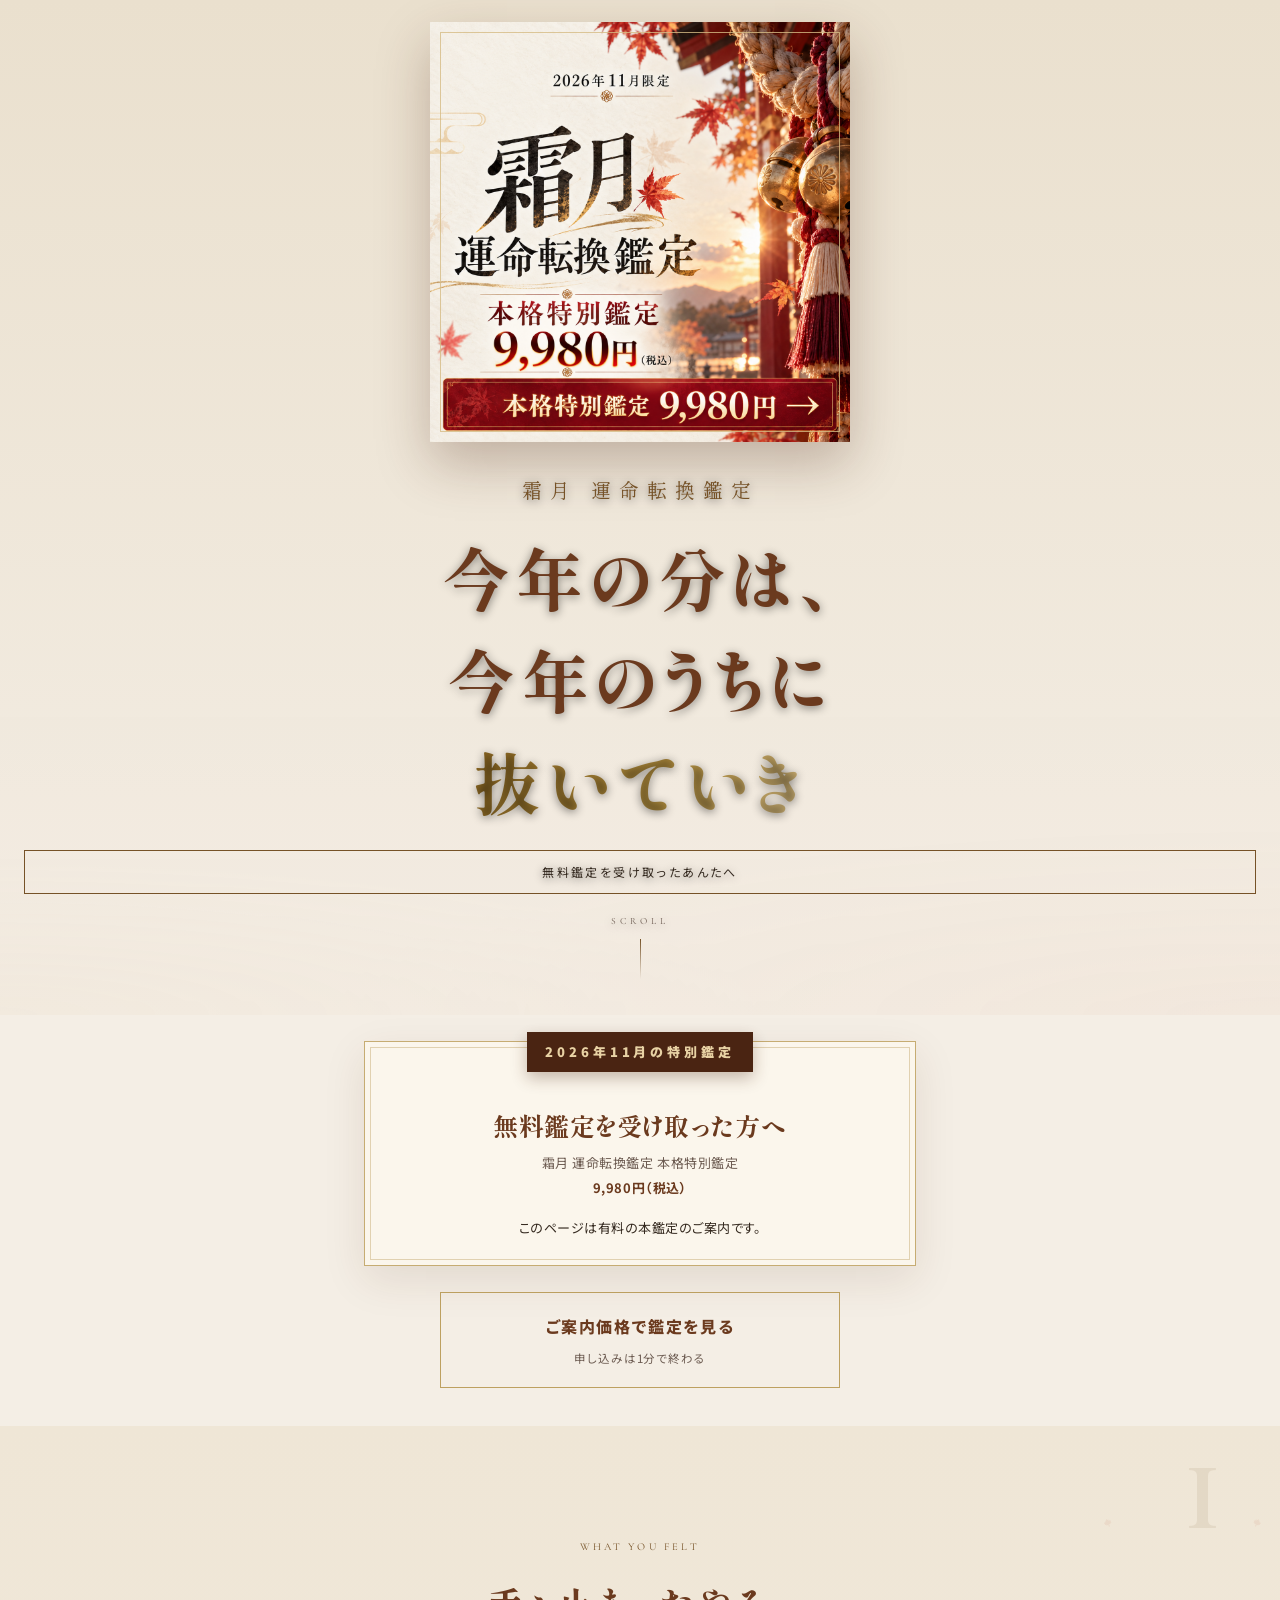
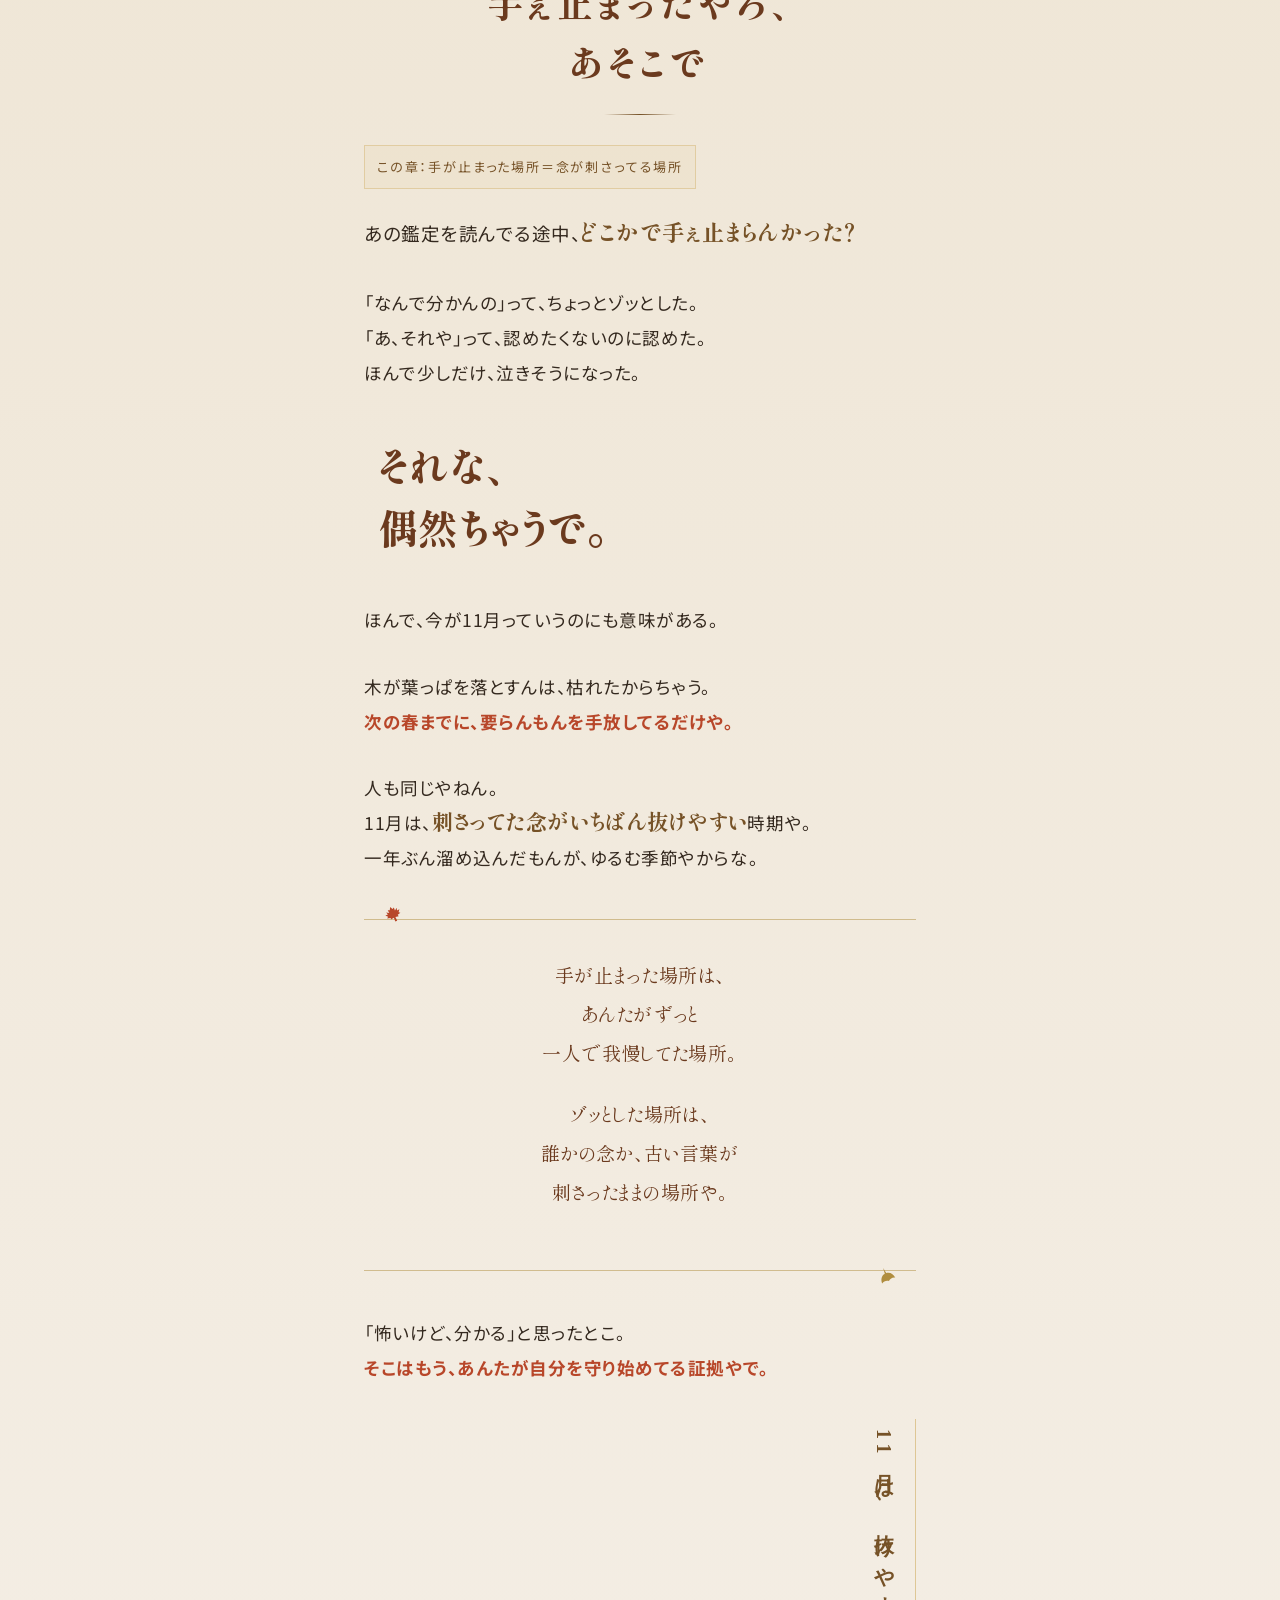
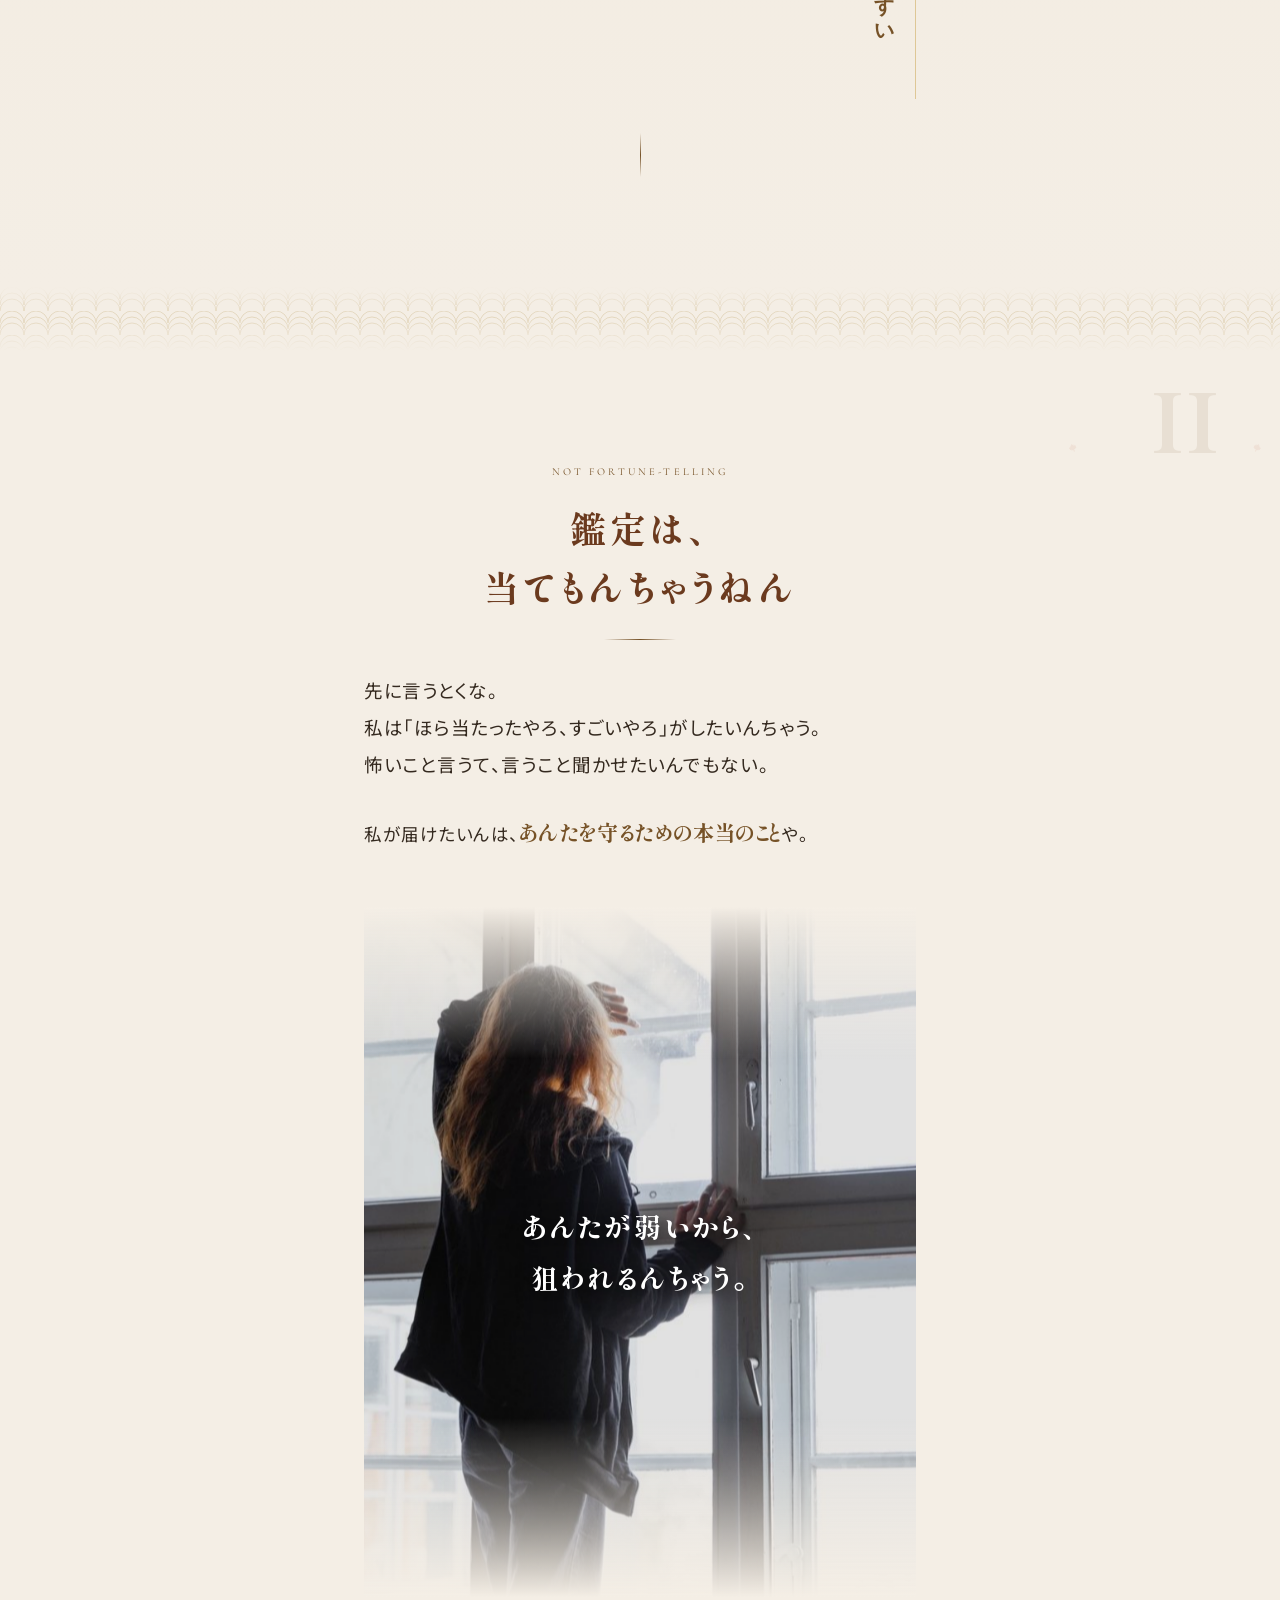
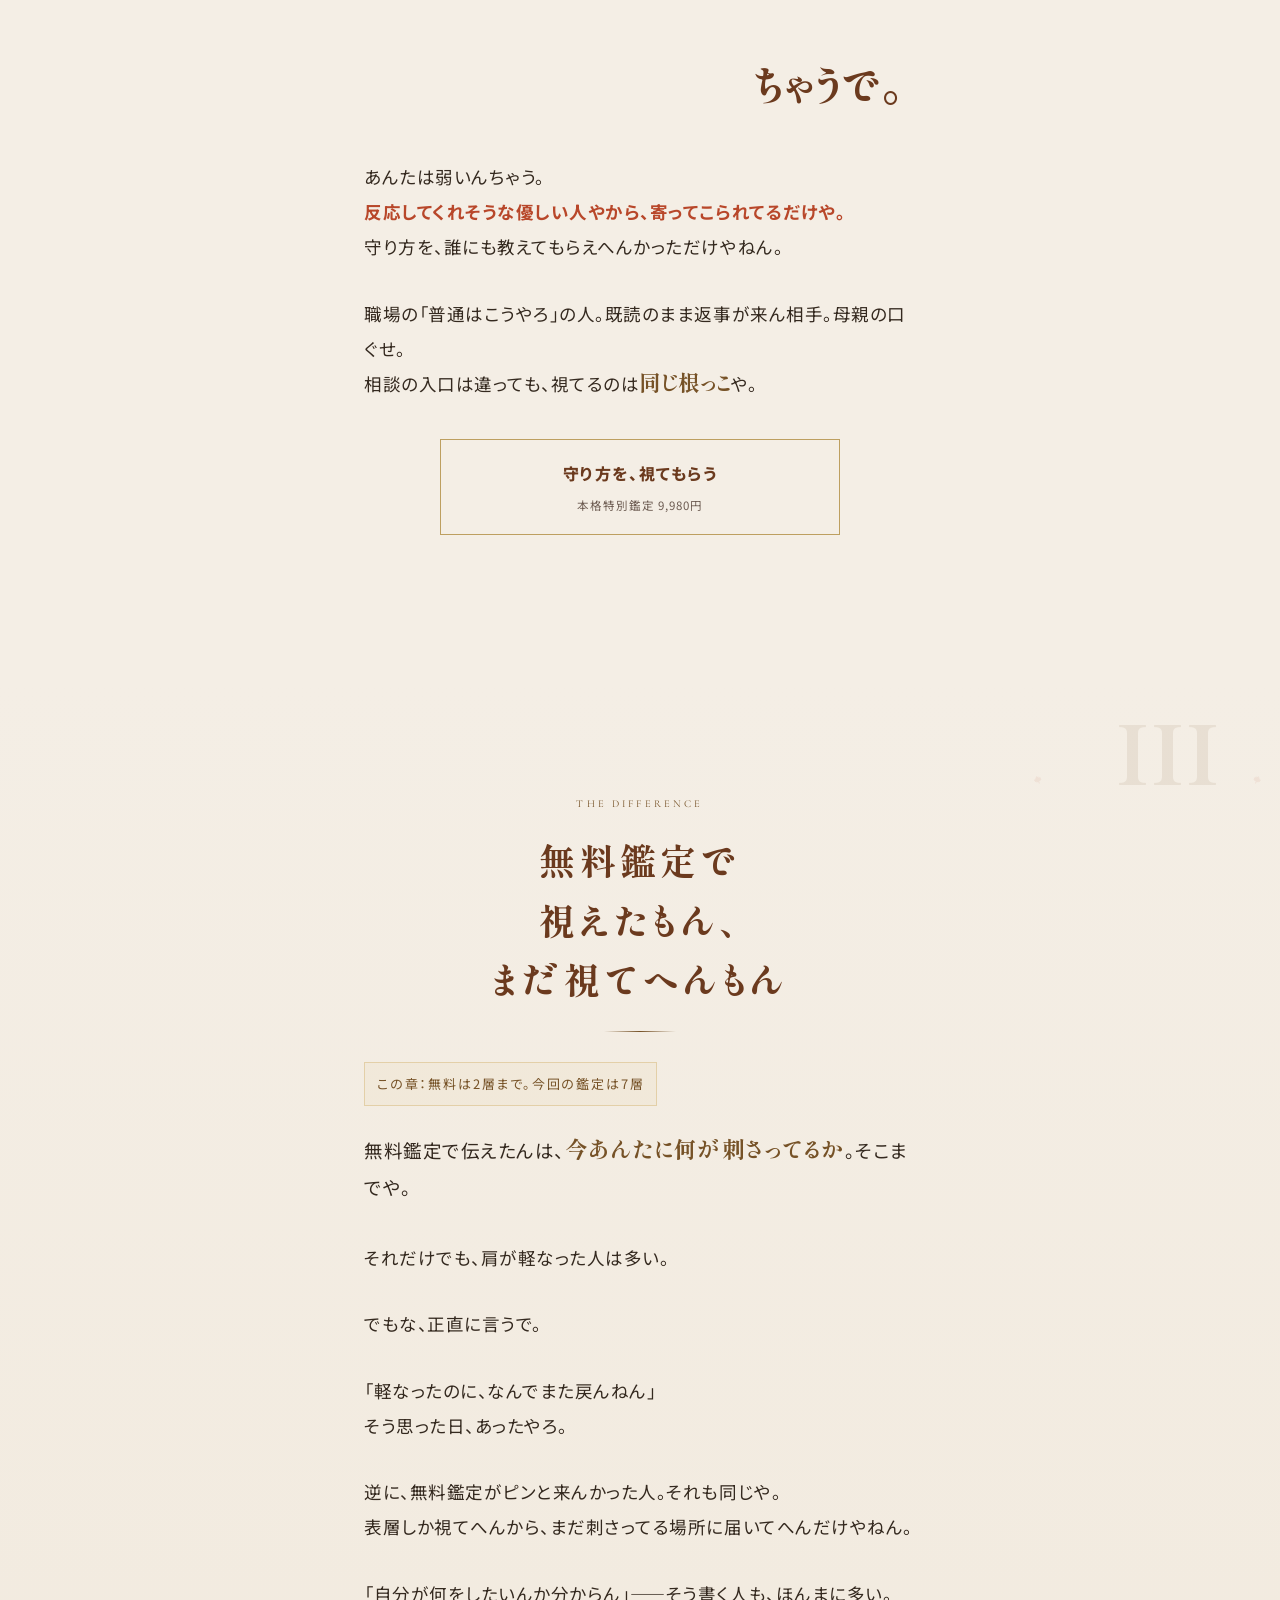
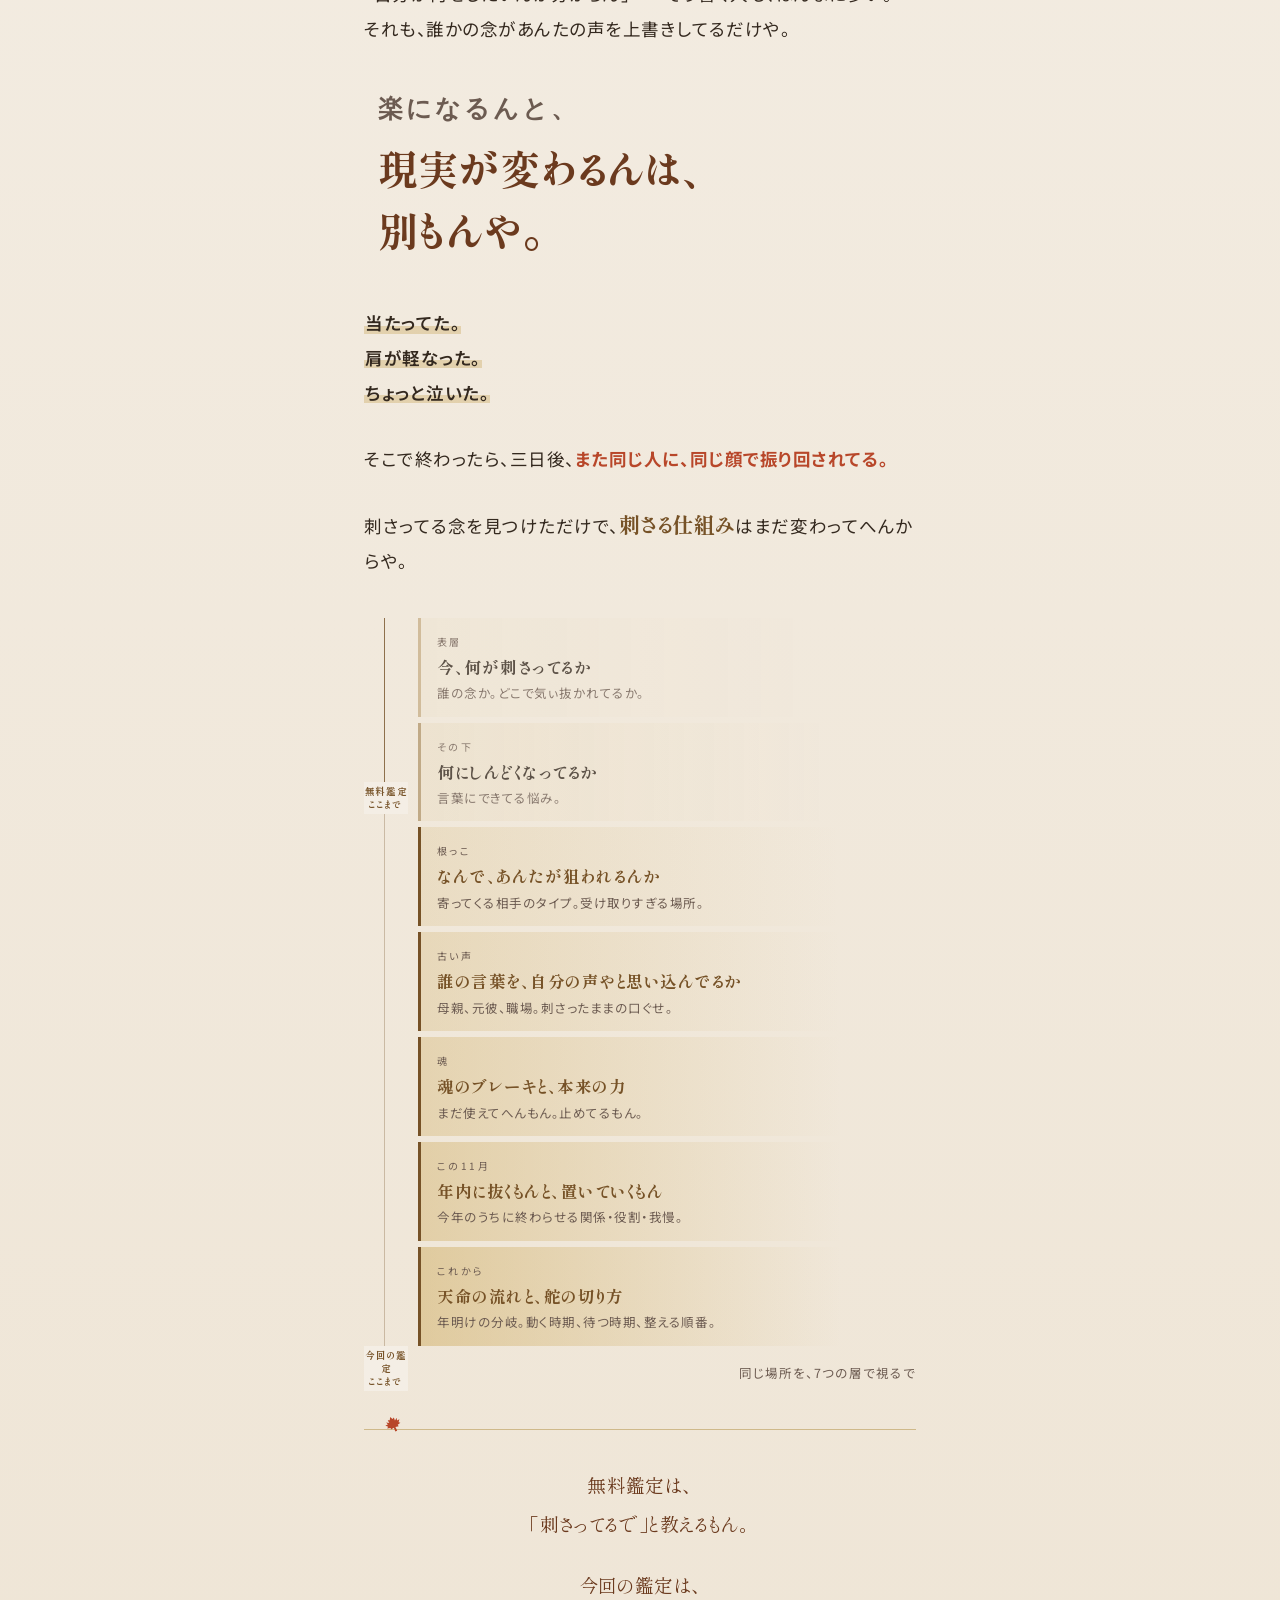
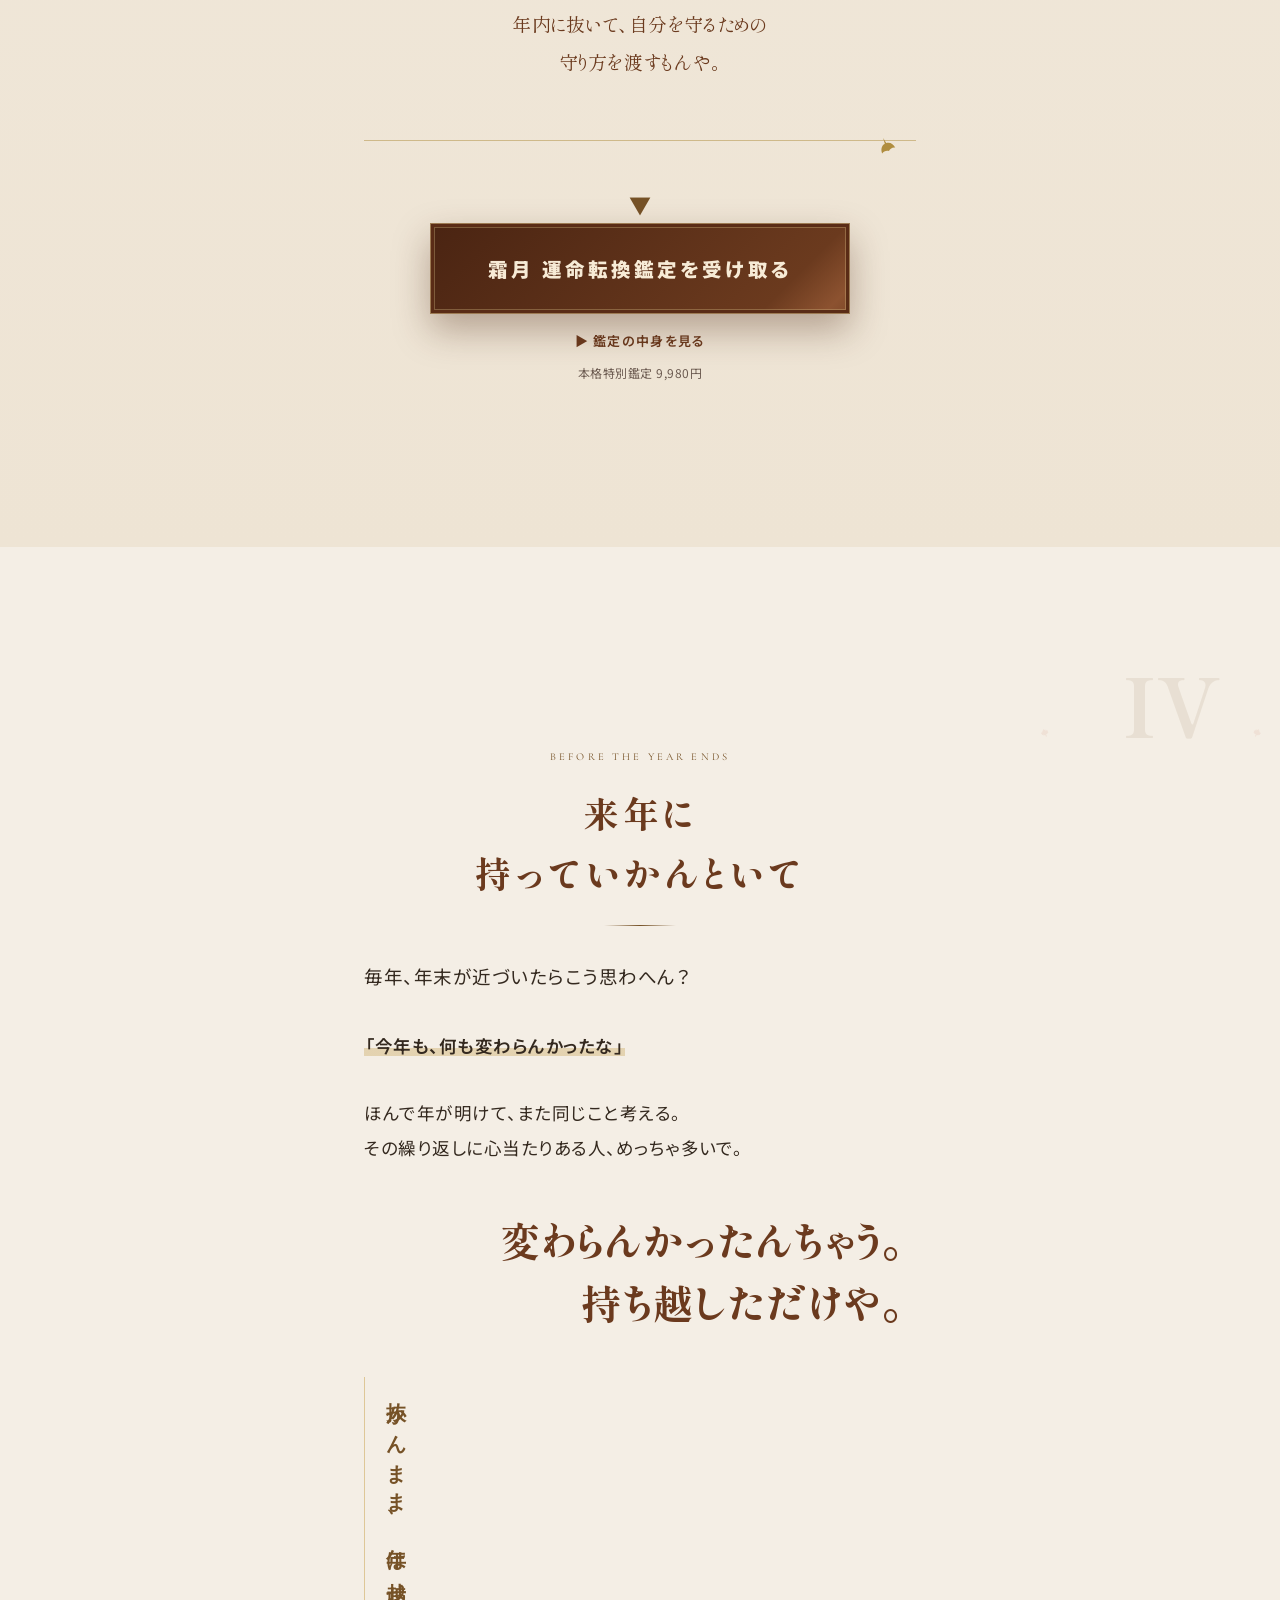
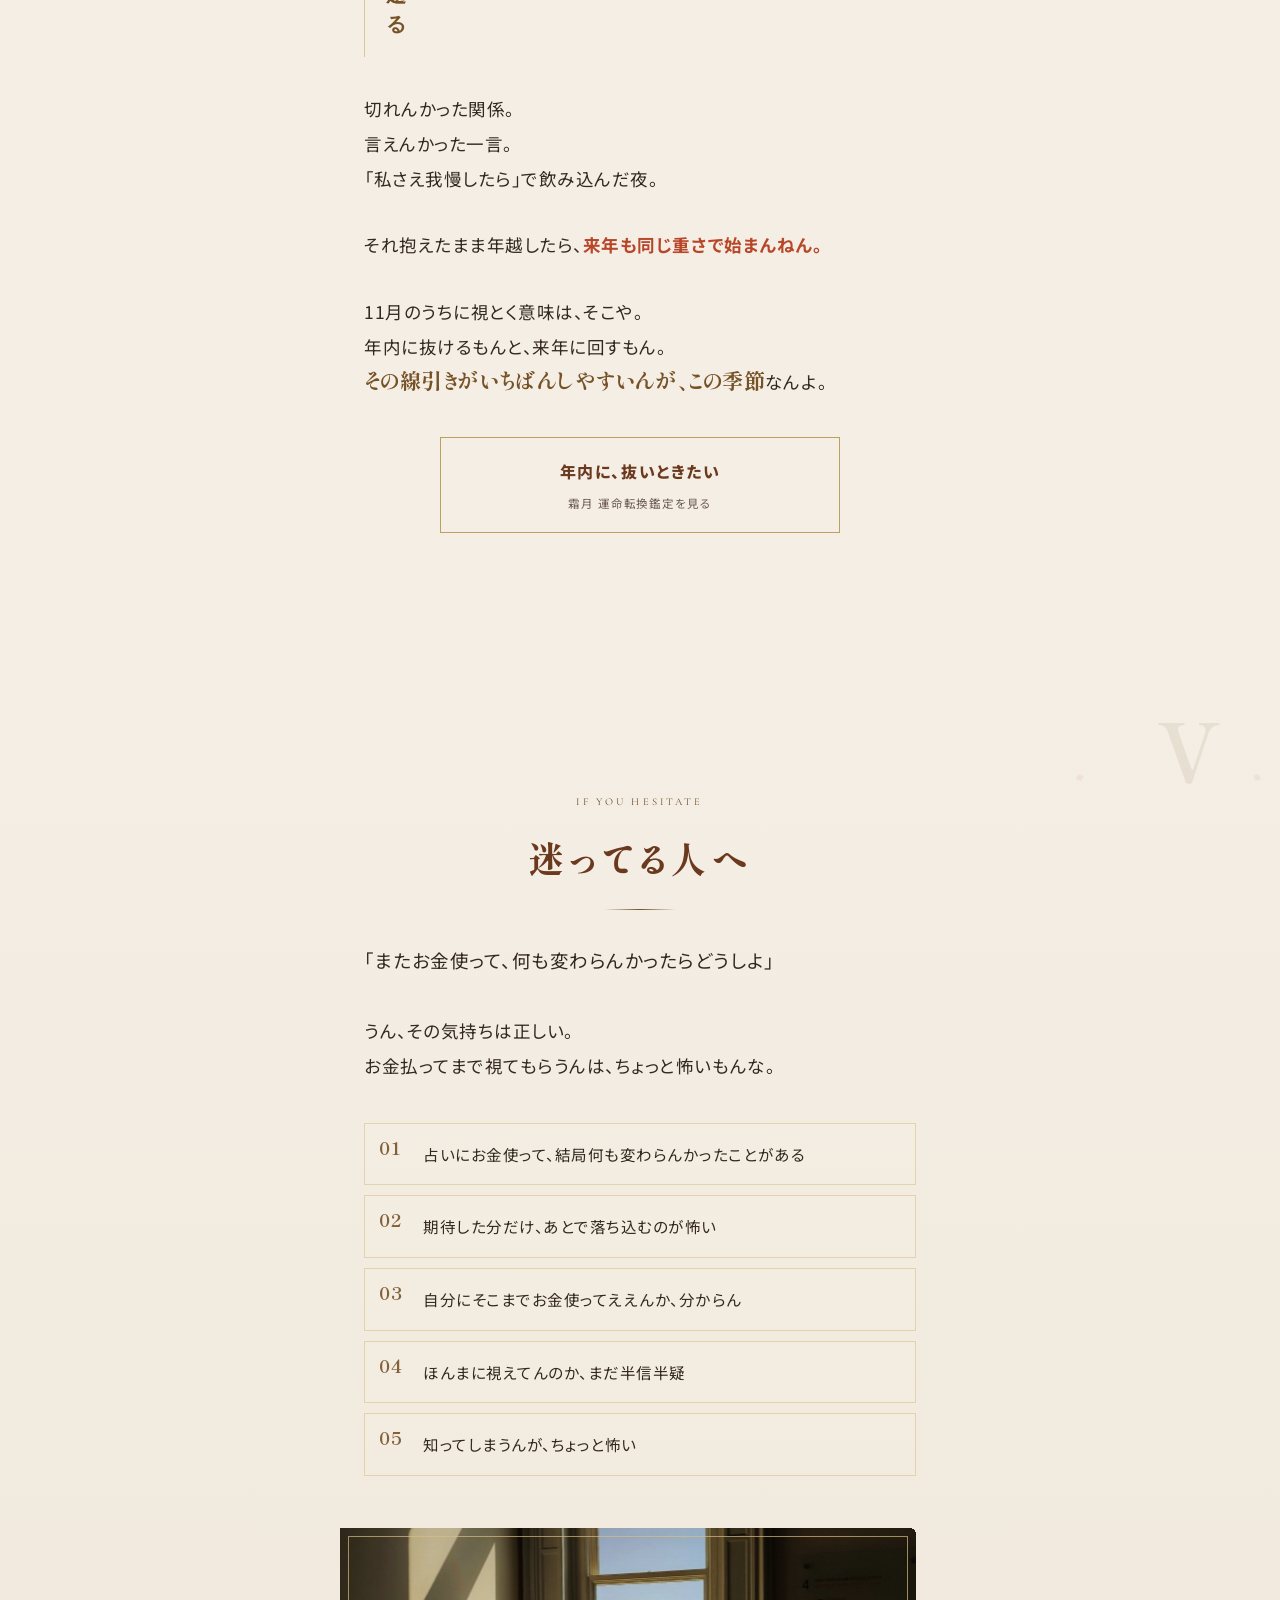
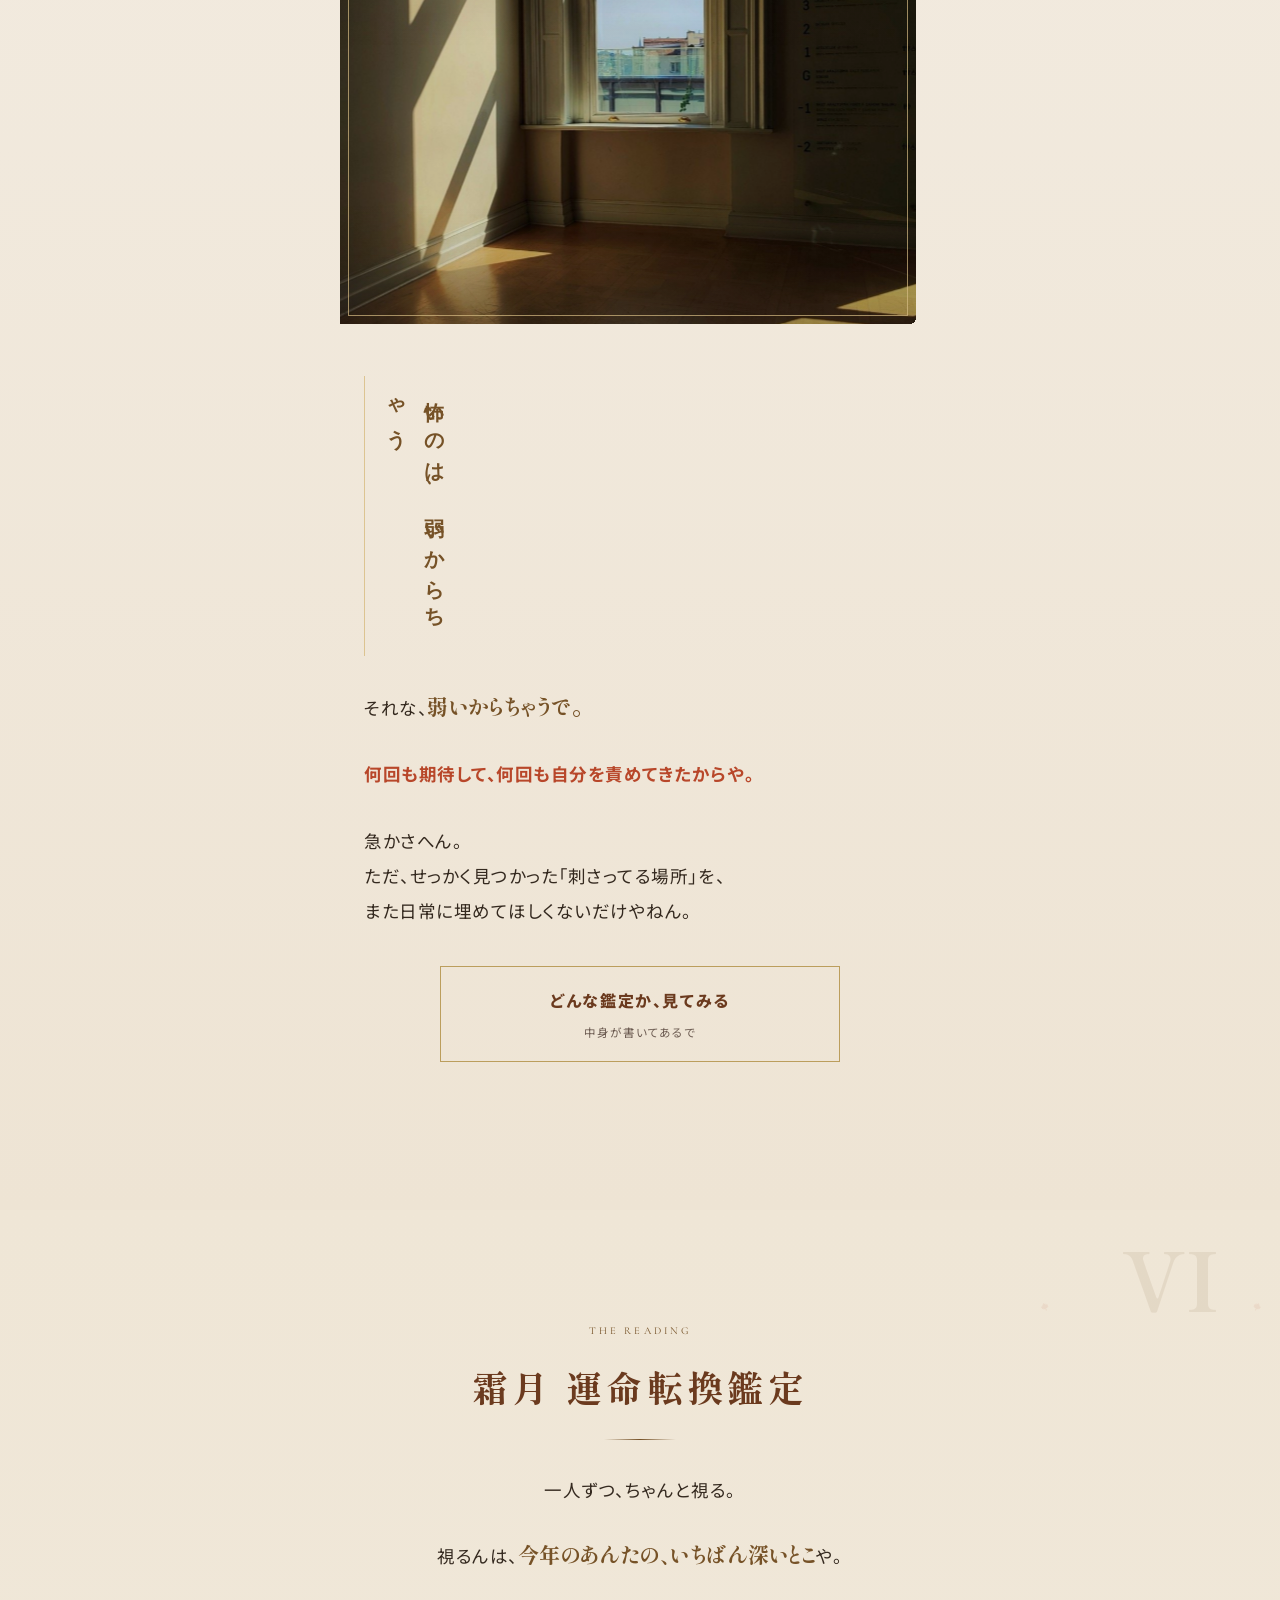
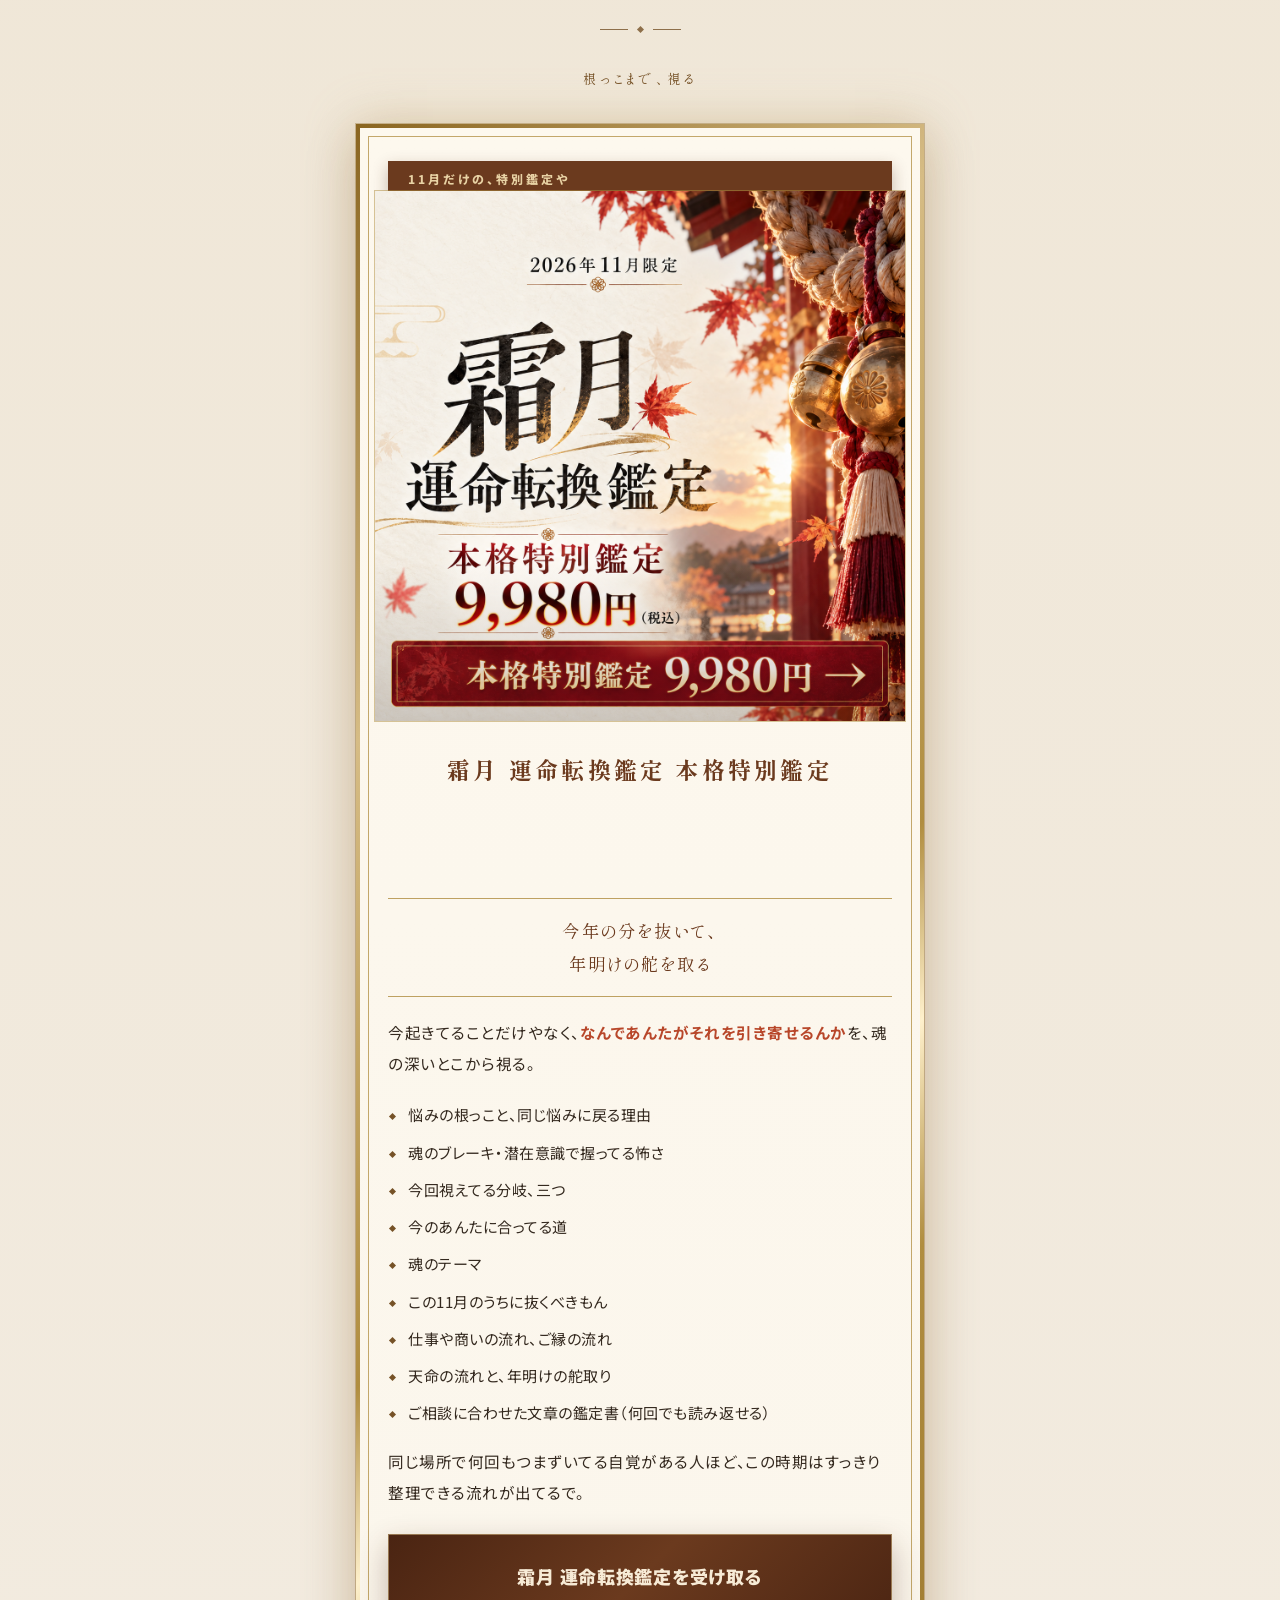
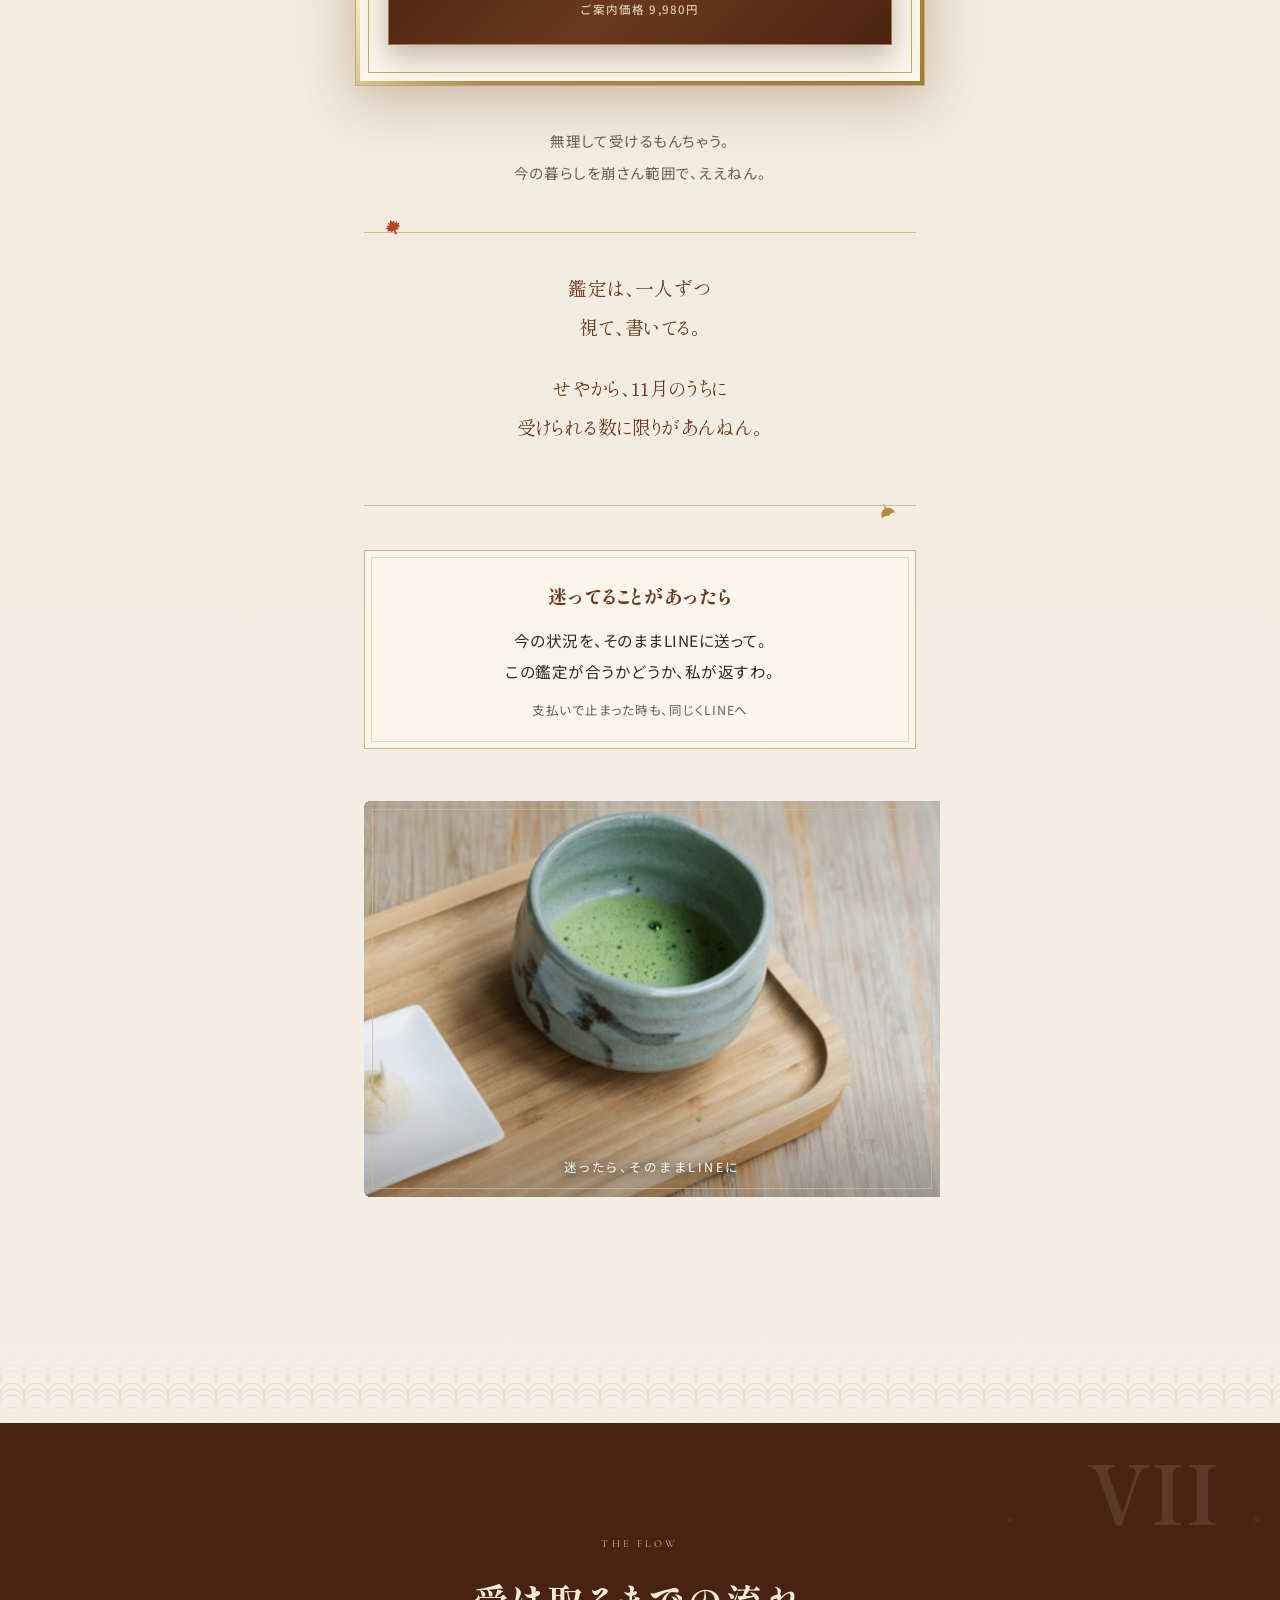
==== 202611-amane/index.html @ e2d15a81 "Add standalone November 2026 reading LP" ====
<!DOCTYPE html>

<html lang="ja">
<head>
<meta charset="utf-8"/>
<meta content="width=device-width, initial-scale=1, viewport-fit=cover" name="viewport"/>
<meta content="noindex" name="robots"/>
<meta content="#F4EEE3" name="theme-color"/>
<title>霜月 運命転換鑑定 本格特別鑑定｜あまね</title>
<link href="https://fonts.googleapis.com" rel="preconnect"/>
<link crossorigin="" href="https://fonts.gstatic.com" rel="preconnect"/>
<link href="https://fonts.googleapis.com/css2?family=Shippori+Mincho+B1:wght@400;600;700;800&amp;family=Noto+Sans+JP:wght@400;500;700&amp;family=Cormorant+Garamond:wght@300;500;600&amp;display=swap" rel="stylesheet"/>
<link href="reference-assets/lp.css?v=20261101" rel="stylesheet"/>
<link href="reference-assets/theme-aki-amane.css?v=20261101" rel="stylesheet"/>
<style>:root{--bg:#f4eee5;--bg2:#e9dfd1;--bg3:#e9dfd1;--gold:#765227;--gold-hi:#765227;--paper:#34291f;--mute:#6c5b51;--kon:#e9dfd1}.hero-person img{object-fit:cover;animation:none!important;transform:none!important}.hero-person::after,.hero-flare{display:none!important}.hero-copy .tag{background:transparent;color:#34291f;border:1px solid var(--gold)}.hero-person{opacity:1}.hero{min-height:650px}.hero-copy{text-shadow:0 2px 10px #0007}.hero::after{opacity:.2}.rv,.rv-b,.rv-s,.lines .ln,.stag>*{opacity:1!important;transform:none!important;filter:none!important}.connection-pending{pointer-events:none;opacity:.55}.num-gold{color:#765227}.november-offer{display:block!important}.november-offer p{font-size:13px}.hero-copy .lead{font-size:20px}.s-light{color:#34291f}.hero-copy h1{font-size:clamp(32px,7vw,68px)}@media(max-width:600px){.hero{padding:0;min-height:0;display:flex;flex-direction:column}.hero-person{position:relative;inset:auto;width:100%;height:auto;aspect-ratio:1}.hero-person img{width:100%;height:100%;object-fit:contain}.hero::after{display:none}.hero-copy{position:relative;padding:30px 24px;text-shadow:none;color:#34291f}.hero-copy h1{font-size:32px}.item .thumb{aspect-ratio:1;height:auto}.item .thumb img{width:100%;height:auto}}</style></head>

<body class="ed">
<div aria-hidden="true" class="prog"><i id="progbar"></i></div>
<div aria-hidden="true" class="momiji-fall"><i></i><i></i><i></i><i></i><i></i><i></i><i></i><i></i><i></i><i></i><i></i><i></i><i></i><i></i><i></i><i></i><i></i><i></i></div>

<header class="hero">
<div class="hero-person">
<img alt="霜月 運命転換鑑定 本格特別鑑定" fetchpriority="high" src="reference-assets/product.png"/>
<div aria-hidden="true" class="hero-flare"></div>
</div>
<div aria-hidden="true" class="particles" id="particles"></div>
<div class="hero-copy">
<div class="lead rv">霜月 運命転換鑑定</div>
<h1 class="lines"><span class="ln">今年の分は、</span><br/><span class="ln">今年のうちに</span><br/><span class="ln gg">抜いていき</span></h1>
<div class="tag rv">無料鑑定を受け取ったあんたへ</div>
<div class="scrollcue rv"><span class="lat">SCROLL</span><i></i></div>
</div>
</header><div class="limited november-offer"><div class="limbox"><span class="lt">2026年11月の特別鑑定</span><div class="lh">無料鑑定を受け取った方へ</div><div class="ld">霜月 運命転換鑑定 本格特別鑑定<br/><b>9,980円（税込）</b></div><p>このページは有料の本鑑定のご案内です。</p></div></div>


<a class="minicta rv" href="#item" style="margin-top:26px">ご案内価格で鑑定を見る<span class="s">申し込みは1分で終わる</span></a>

<section class="s-ai">
<div class="wrap">
<div class="chapno">I</div>
<div class="eyebrow lat">What you felt</div>
<h2 class="lines"><span class="ln">手ぇ止まったやろ、</span><br/><span class="ln">あそこで</span></h2>
<div class="gline"></div>
<span class="tl rv">この章：手が止まった場所＝念が刺さってる場所</span>
<div class="stag">
<p class="lead-p">あの鑑定を読んでる途中、<span class="ew">どこかで手ぇ止まらんかった？</span></p>
<p>「なんで分かんの」って、ちょっとゾッとした。<br/>「あ、それや」って、認めたくないのに認めた。<br/>ほんで少しだけ、泣きそうになった。</p>
</div>
<div class="big rv-b">それな、<br/><span class="wipe">偶然ちゃうで。</span></div>
<div class="stag">
<p>ほんで、今が11月っていうのにも意味がある。</p>
<p>木が葉っぱを落とすんは、枯れたからちゃう。<br/><strong>次の春までに、要らんもんを手放してるだけや。</strong></p>
<p>人も同じやねん。<br/>11月は、<span class="ew">刺さってた念がいちばん抜けやすい</span>時期や。<br/>一年ぶん溜め込んだもんが、ゆるむ季節やからな。</p>
</div>
<div class="quote stag">
<p>手が止まった場所は、<br/>あんたがずっと<br/>一人で我慢してた場所。</p>
<p>ゾッとした場所は、<br/>誰かの念か、古い言葉が<br/>刺さったままの場所や。</p>
</div>
<div class="rv">
<p>「怖いけど、分かる」と思ったとこ。<br/><strong>そこはもう、あんたが自分を守り始めてる証拠やで。</strong></p>
</div>
<div class="tate rv">11月は、抜けやすい</div>

<div aria-hidden="true" class="vline"></div>
</div>
</section>
<div aria-hidden="true" class="band"></div>

<section class="s-dark">
<div class="wrap">
<div class="chapno">II</div>
<div class="eyebrow lat">Not fortune-telling</div>
<h2 class="lines"><span class="ln">鑑定は、</span><br/><span class="ln">当てもんちゃうねん</span></h2>
<div class="gline"></div>
<div class="stag">
<p class="lead-p">先に言うとくな。<br/>私は「ほら当たったやろ、すごいやろ」がしたいんちゃう。<br/>怖いこと言うて、言うこと聞かせたいんでもない。</p>
<p>私が届けたいんは、<span class="ew">あんたを守るための本当のこと</span>や。</p>
</div>
<div class="ph-full px rv-s">
<img alt="窓辺に立つ人" decoding="async" loading="lazy" src="reference-assets/img/woman_03.jpg"/>
<div class="ov rv-b">あんたが弱いから、<br/>狙われるんちゃう。</div>
</div>

<div class="big rv-b">ちゃうで。</div>
<div class="rv">
<p>あんたは弱いんちゃう。<br/><strong>反応してくれそうな優しい人やから、寄ってこられてるだけや。</strong><br/>守り方を、誰にも教えてもらえへんかっただけやねん。</p>
<p>職場の「普通はこうやろ」の人。既読のまま返事が来ん相手。母親の口ぐせ。<br/>相談の入口は違っても、視てるのは<span class="ew">同じ根っこ</span>や。</p>
</div>
<a class="minicta rv" href="#item">守り方を、視てもらう<span class="s">本格特別鑑定 9,980円</span></a>
</div>
</section>

<section class="s-ai-r">
<div class="wrap">
<div class="chapno">III</div>
<div class="eyebrow lat">The difference</div>
<h2 class="lines"><span class="ln">無料鑑定で</span><br/><span class="ln">視えたもん、</span><br/><span class="ln">まだ視てへんもん</span></h2>
<div class="gline"></div>
<span class="tl rv">この章：無料は2層まで。今回の鑑定は7層</span>
<div class="stag">
<p class="lead-p">無料鑑定で伝えたんは、<span class="ew">今あんたに何が刺さってるか</span>。そこまでや。</p>
<p>それだけでも、肩が軽なった人は多い。</p>
<p>でもな、正直に言うで。</p>
<p>「軽なったのに、なんでまた戻んねん」<br/>そう思った日、あったやろ。</p>
<p>逆に、無料鑑定がピンと来んかった人。それも同じや。<br/>表層しか視てへんから、まだ刺さってる場所に届いてへんだけやねん。</p>
<p>「自分が何をしたいんか分からん」——そう書く人も、ほんまに多い。<br/>それも、誰かの念があんたの声を上書きしてるだけや。</p>
</div>
<div class="big rv-b"><span class="s">楽になるんと、</span>現実が変わるんは、<br/><span class="wipe">別もんや。</span></div>
<div class="stag">
<p><span class="mk">当たってた。</span><br/><span class="mk">肩が軽なった。</span><br/><span class="mk">ちょっと泣いた。</span></p>
<p>そこで終わったら、三日後、<strong>また同じ人に、同じ顔で振り回されてる。</strong></p>
<p>刺さってる念を見つけただけで、<span class="ew">刺さる仕組み</span>はまだ変わってへんからや。</p>
</div>
<div class="strata rv" style="--free-h:23.5%">
<div aria-hidden="true" class="gauge"><i class="g1"></i><i class="g2"></i><b class="l1">無料鑑定<br/>ここまで</b><b class="l2">今回の鑑定<br/>ここまで</b></div>
<div class="layer free" style="--d:0"><span class="lv">表層</span><b>今、何が刺さってるか</b><small>誰の念か。どこで気ぃ抜かれてるか。</small></div>
<div class="layer free" style="--d:1"><span class="lv">その下</span><b>何にしんどくなってるか</b><small>言葉にできてる悩み。</small></div>
<div class="layer deep" style="--d:2"><span class="lv">根っこ</span><b>なんで、あんたが狙われるんか</b><small>寄ってくる相手のタイプ。受け取りすぎる場所。</small></div>
<div class="layer deep" style="--d:3"><span class="lv">古い声</span><b>誰の言葉を、自分の声やと思い込んでるか</b><small>母親、元彼、職場。刺さったままの口ぐせ。</small></div>
<div class="layer deep" style="--d:4"><span class="lv">魂</span><b>魂のブレーキと、本来の力</b><small>まだ使えてへんもん。止めてるもん。</small></div>
<div class="layer deep" style="--d:5"><span class="lv">この11月</span><b>年内に抜くもんと、置いていくもん</b><small>今年のうちに終わらせる関係・役割・我慢。</small></div>
<div class="layer deep" style="--d:6"><span class="lv">これから</span><b>天命の流れと、舵の切り方</b><small>年明けの分岐。動く時期、待つ時期、整える順番。</small></div>
<div class="cap">同じ場所を、7つの層で視るで</div>
</div>
<div class="quote stag">
<p>無料鑑定は、<br/>「刺さってるで」と教えるもん。</p>
<p>今回の鑑定は、<br/>年内に抜いて、自分を守るための<br/>守り方を渡すもんや。</p>
</div>
<a class="cta rv" href="#item">
<span class="arrow">▼</span>
<span class="btn">霜月 運命転換鑑定を受け取る</span>
<span class="sub">▶ 鑑定の中身を見る</span>
<span class="micro">本格特別鑑定 9,980円</span>
</a>
</div>
</section>
<div class="wrap"><div class="growline"></div></div>

<section class="s-dark">
<div class="wrap">
<div class="chapno">IV</div>
<div class="eyebrow lat">Before the year ends</div>
<h2 class="lines"><span class="ln">来年に</span><br/><span class="ln">持っていかんといて</span></h2>
<div class="gline"></div>
<div class="stag">
<p class="lead-p">毎年、年末が近づいたらこう思わへん？</p>
<p><span class="mk">「今年も、何も変わらんかったな」</span></p>
<p>ほんで年が明けて、また同じこと考える。<br/>その繰り返しに心当たりある人、めっちゃ多いで。</p>
</div>
<div class="big rv-b">変わらんかったんちゃう。<br/><span class="wipe">持ち越しただけや。</span></div>
<div class="tate l rv">抜かんまま、年は越せる</div>
<div class="stag">
<p>切れんかった関係。<br/>言えんかった一言。<br/>「私さえ我慢したら」で飲み込んだ夜。</p>
<p>それ抱えたまま年越したら、<strong>来年も同じ重さで始まんねん。</strong></p>
<p>11月のうちに視とく意味は、そこや。<br/>年内に抜けるもんと、来年に回すもん。<br/><span class="ew">その線引きがいちばんしやすいんが、この季節</span>なんよ。</p>
</div>
<a class="minicta rv" href="#item">年内に、抜いときたい<span class="s">霜月 運命転換鑑定を見る</span></a>
</div>
</section>

<section class="s-ai-r">
<div class="wrap">
<div class="chapno">V</div>
<div class="eyebrow lat">If you hesitate</div>
<h2 class="lines"><span class="ln">迷ってる人へ</span></h2>
<div class="gline"></div>
<div class="stag">
<p class="lead-p">「またお金使って、何も変わらんかったらどうしよ」</p>
<p>うん、その気持ちは正しい。<br/>お金払ってまで視てもらうんは、ちょっと怖いもんな。</p>
</div>
<ul class="chk rv">
<li>占いにお金使って、結局何も変わらんかったことがある</li>
<li>期待した分だけ、あとで落ち込むのが怖い</li>
<li>自分にそこまでお金使ってええんか、分からん</li>
<li>ほんまに視えてんのか、まだ半信半疑</li>
<li>知ってしまうんが、ちょっと怖い</li>
</ul>
<div class="ph wide px rv-s">
<img alt="朝の光が差す部屋" decoding="async" loading="lazy" src="reference-assets/img/window_02.jpg"/>
</div>
<div class="tate l rv">怖いのは、弱いからちゃう</div>
<div class="stag">
<p>それな、<span class="ew">弱いからちゃうで。</span></p>
<p><strong>何回も期待して、何回も自分を責めてきたからや。</strong></p>
<p>急かさへん。<br/>ただ、せっかく見つかった「刺さってる場所」を、<br/>また日常に埋めてほしくないだけやねん。</p>
</div>
<a class="minicta rv" href="#item">どんな鑑定か、見てみる<span class="s">中身が書いてあるで</span></a>
</div>
</section>

<section class="s-ai" data-sticky-hide="" id="item">
<div class="wrap">
<div class="chapno">VI</div>
<div class="eyebrow lat">The reading</div>
<h2 class="lines"><span class="ln">霜月 運命転換鑑定</span></h2>
<div class="gline"></div>
<div class="stag">
<p class="tc">一人ずつ、ちゃんと視る。</p>
<p class="tc">視るんは、<span class="ew">今年のあんたの、いちばん深いとこ</span>や。</p>
</div>

<div aria-hidden="true" class="breath"><i></i></div>
<div class="pre rv">根っこまで、視る</div>

<div class="item rec">
<div class="badge">11月だけの、特別鑑定や</div>
<div class="thumb"><img alt="霜月 運命転換鑑定 本格特別鑑定" decoding="async" loading="lazy" onerror="this.parentNode.style.display='none'" src="reference-assets/product.png"/></div>
<div class="pname">霜月 運命転換鑑定 本格特別鑑定</div>
<div class="pr-stage">

<div class="nanto">本格特別鑑定</div>
<div class="price"><span class="num-gold">9,980</span><small>円</small></div>

</div>
<div class="goal">今年の分を抜いて、<br/>年明けの舵を取る</div>
<p>今起きてることだけやなく、<strong>なんであんたがそれを引き寄せるんか</strong>を、魂の深いとこから視る。</p>
<ul>
<li>悩みの根っこと、同じ悩みに戻る理由</li>
<li>魂のブレーキ・潜在意識で握ってる怖さ</li>
<li>今回視えてる分岐、三つ</li>
<li>今のあんたに合ってる道</li>
<li>魂のテーマ</li>
<li>この11月のうちに抜くべきもん</li>
<li>仕事や商いの流れ、ご縁の流れ</li>
<li>天命の流れと、年明けの舵取り</li>
<li>ご相談に合わせた文章の鑑定書（何回でも読み返せる）</li>
</ul>
<p>同じ場所で何回もつまずいてる自覚がある人ほど、この時期はすっきり整理できる流れが出てるで。</p>
<a class="pbtn" href="https://pmsdqb4c2p0emj0yagvc.stores.jp/items/6ad9b84193213a979e97731f" rel="noopener" target="_blank">霜月 運命転換鑑定を受け取る<span class="s">ご案内価格 9,980円</span></a>
</div>
<div class="whisper rv">
      無理して受けるもんちゃう。<br/>今の暮らしを崩さん範囲で、ええねん。
    </div>
<div class="quote stag">
<p>鑑定は、一人ずつ<br/>視て、書いてる。</p>
<p>せやから、11月のうちに<br/>受けられる数に限りがあんねん。</p>
</div>
<div class="linebox rv">
<div class="lh">迷ってることがあったら</div>
<p>今の状況を、そのままLINEに送って。<br/>この鑑定が合うかどうか、私が返すわ。</p>
<div class="ls">支払いで止まった時も、同じくLINEへ</div>
</div>
<div class="ph wide px rv-s">
<img alt="お茶の時間" decoding="async" loading="lazy" src="reference-assets/img/tea_01.jpg"/>
<div class="cap">迷ったら、そのままLINEに</div>
</div>
</div>
</section>
<div aria-hidden="true" class="band"></div>

<section class="s-light">
<div class="wrap">
<div class="chapno">VII</div>
<div class="eyebrow lat">The flow</div>
<h2 class="lines"><span class="ln">受け取るまでの流れ</span></h2>
<div class="gline"></div>
<div class="steps stag">
<div class="st">
<span class="when">申し込み</span>
<h4>買うてもらう</h4>
<p>名前と、購入画面のスクショをLINEに送って。ここで一回、私が確認するで。</p>
</div>
<div class="st">
<span class="when">確認とれたら</span>
<h4>二回目の質問を送る</h4>
<p>ここがいちばん大事なとこ。<br/>今いちばんしんどい瞬間。認めるんが怖かったこと。夜にふっと出てくる気持ち。<br/>上手に書かんでええ。思いついたままの言葉で大丈夫や。</p>
</div>
<div class="st">
<span class="when">返事もろてから</span>
<h4>その言葉ごと、深く視る</h4>
<p>もろた言葉を一つずつ受け取りながら、なんで今この流れが来てんのかを視ていく。<br/>ここに時間かけたいから、<strong>約3〜5日</strong>もらってる。</p>
</div>
<div class="st">
<span class="when">仕上がったら</span>
<h4>鑑定書を届ける</h4>
<p>読み終わったあと、そのまま置いとける長さで書く。何回でも読み返してな。</p>
</div>
</div>
<div class="whisper rv">
      申し込んで、はい終わり、ちゃうで。<br/>
      あんたの言葉を聞いてから、書きはじめる。
    </div>
<a class="cta rv" href="#item">
<span class="arrow">▼</span>
<span class="btn">鑑定を申し込む</span>
<span class="sub">▶ 受け取るまで、あと1分</span>
</a>
</div>
</section>
<div class="wrap"><div class="growline"></div></div>

<section class="s-light">
<div class="wrap">
<div class="chapno">VIII</div>
<div class="eyebrow lat">Voices</div>
<h2 class="lines"><span class="ln">受け取った人たちのこと</span></h2>
<div class="gline"></div>
<div class="rv"><p class="tc">届いたLINEを、そのまま載せてるで。</p></div>
<figure class="shot rv"><img alt="受け取った人の感想" decoding="async" loading="lazy" onerror="this.parentNode.style.display='none'" src="reference-assets/img/k_01.jpg"/></figure>
<figure class="shot rv"><img alt="受け取った人の感想" decoding="async" loading="lazy" onerror="this.parentNode.style.display='none'" src="reference-assets/img/k_02.jpg"/></figure>
<figure class="shot rv"><img alt="受け取った人の感想" decoding="async" loading="lazy" onerror="this.parentNode.style.display='none'" src="reference-assets/img/k_03.jpg"/></figure>
<figure class="shot rv"><img alt="受け取った人の感想" decoding="async" loading="lazy" onerror="this.parentNode.style.display='none'" src="reference-assets/img/k_04.jpg"/></figure>
<a class="minicta rv" href="#item">私も、視てもらう<span class="s">霜月 運命転換鑑定を見る</span></a>
<figure class="shot rv"><img alt="受け取った人の感想" decoding="async" loading="lazy" onerror="this.parentNode.style.display='none'" src="reference-assets/img/k_05.jpg"/></figure>
<figure class="shot rv"><img alt="受け取った人の感想" decoding="async" loading="lazy" onerror="this.parentNode.style.display='none'" src="reference-assets/img/k_06.jpg"/></figure>
<figure class="shot rv"><img alt="受け取った人の感想" decoding="async" loading="lazy" onerror="this.parentNode.style.display='none'" src="reference-assets/img/k_07.jpg"/></figure>
<a class="minicta rv" href="#item">私も、抜いてもらう<span class="s">お申し込みは1分</span></a>
</div>
</section>

<section class="s-ai-r">
<div class="wrap">
<div class="warn stag">
<div class="eyebrow lat">Please do not</div>
<h3>申し込まんといて<br/>ほしい人が、おる</h3>
<p>今、生活がしんどくて、このお金を出すために何かを削らなあかん人。</p>
<p><strong>今回は、見送ってな。</strong></p>
<p>家族がおる人は、一回相談してから決めてや。<br/>暮らしを削ってまで受けるもんちゃう。</p>
<p>無料鑑定で伝えたことを、何回でも読み返して。あれは本当のことや。</p>
<p>状況が変わった時に、また来たらええ。<br/><strong>その時、私はここにおるから。</strong></p>
</div>
<div class="big rv-b" style="margin-top:46px">暮らしを壊さんと<br/>来られる人へ。</div>

</div>
</section>

<section class="s-dark">
<div class="wrap">
<div class="chapno">X</div>
<div class="eyebrow lat">Questions</div>
<h2 class="sm lines"><span class="ln">よくある質問</span></h2>
<div class="gline"></div>
<div class="stag">
<details class="faq"><summary>霜月 運命転換鑑定は、ふだんの鑑定と何が違いますか。</summary>
<div class="ans">視る深さは同じや。違うんは、この11月のうちに何を抜いて、何を年明けに回すかまで、はっきり言うところ。季節の流れに合わせて視てるから、今の時期だけの案内にしてんねん。</div>
</details>
<details class="faq"><summary>怖いことを言われませんか。</summary>
<div class="ans">言わへん。怖がらせて動かす鑑定は、私は絶対にせえへん。ただ、見んかったら同じことを繰り返しやすい部分は、正直に言う。</div>
</details>
<details class="faq"><summary>当たってなかったらどうしよう、と思ってしまいます。</summary>
<div class="ans">鑑定は当てもんちゃう。読んだ時に「ゾッとした場所」を、あんた自身が見つけるためのもんや。全部が腑に落ちんでも、一つでも刺さる場所があったら、そこが今のあんたに要るとこや。</div>
</details>
<details class="faq"><summary>家族に知られませんか。</summary>
<div class="ans">鑑定書はこのLINEにだけ届く。郵送物も、家に届くもんも一切ない。読む時間も場所も、あんたが決めてええ。</div>
</details>
<details class="faq"><summary>どれくらいで届きますか。</summary>
<div class="ans">申し込みのあと、鑑定の前に聞きたいことをLINEで送る。返事をもらってから、約3〜5日ほどで仕上げて届けるで。</div>
</details>

<details class="faq"><summary>質問にうまく答えられる自信がありません。</summary>
<div class="ans">大丈夫や。長く書かんでええ。思いついたままの言葉で送って。上手にまとめようとせんでええで。</div>
</details>
<details class="faq"><summary>お守りの石など、あとから何か買う必要はありますか。</summary>
<div class="ans">ない。鑑定の中で、石や道具を買うように言うことはせえへん。追加のお金も一切かからん。</div>
</details>
<details class="faq"><summary>支払いがうまくいきません。</summary>
<div class="ans">よくあることやから気にせんとき。エラーが出た、途中で止まった、どの方法がええか分からん。そのままLINEに送って。一緒に確認するわ。</div>
</details>
</div>
<a class="minicta rv" href="#item">鑑定を申し込む<span class="s">霜月 運命転換鑑定</span></a>
</div>
</section>

<section class="s-ai">
<div class="wrap">
<div class="chapno">XI</div>
<div class="eyebrow lat">From Amane</div>
<h2 class="lines"><span class="ln">最後に</span></h2>
<div class="gline"></div>
<div class="ph portrait rv-s">
<img alt="あまね" decoding="async" loading="lazy" onerror="this.onerror=null;this.src='../img/amane/aki_amane.jpg';this.alt='';" src="reference-assets/img/a_portrait.jpg"/>
</div>
<div class="stag">
<p class="lead-p">私も昔、この力のせいでいじめられてた。</p>
<p>相手の寂しさまで視えてしもて、それでも傷ついた。<br/>誰にも言えんと泣いてた時、神社の鈴の音だけがやけにはっきり聞こえてな。</p>
<p>「視えるんやったら、責めるためやなく、<span class="ew">守るために使い</span>」<br/>そう受け取ったんが、私の原点や。</p>
<p>せやから私の鑑定は、当てるより守る。<br/><strong>怖がらせたいんちゃう。これ以上あんたが自分を責めんでええように、本当のことを言うてる。</strong></p>
<p>あの鑑定で視えたもんの<span class="ew">奥</span>が、まだ残ってる。</p>
<p>11月は、年末へ向けて<span class="ew">抜けやすい</span>季節や。<br/>あんたがこの時期にここまで来たこと自体に、意味があんねん。</p>
</div>
<div class="whisper rv">額の話やない。<br/>「このまま年を越すこと」が怖い人の話や。</div>

<div class="sign rv">あまね</div>
<a class="cta rv" href="#item">
<span class="arrow">▼</span>
<span class="btn">霜月 運命転換鑑定を受け取る</span>
<span class="sub">▶ 本格特別鑑定 9,980円</span>
<span class="micro">本格特別鑑定 9,980円</span>
</a>
</div>
</section>
<footer>

</footer>




</body>
</html>
---- 202611-amane/reference-assets/lp.css ----
/* =====================================================================
   スピ系セールスLP 共通デザインシステム v2  (spi-sales-lp)
   - モバイルファースト（390px基準）／ダーク基調＋明セクションの明暗リズム
   - 感情を動かす4段のジャンプ率： whisper(14.5) < body(17) < quote(19) < big(28-40) < xl(34-50)
   - アカウント別の差し替えは各ページ <style> の :root 上書きだけで行う
   ===================================================================== */

:root{
  /* ---- 色トークン（既定＝みづき・本鑑定：藍×金） ---- */
  --bg:#0A1622;          /* 基調の闇 */
  --bg2:#102437;         /* 一段明るい闇（グラデ用） */
  --bg3:#0D1D2E;
  --gold:#B8964A;
  --gold-hi:#EBD9A8;
  --gold-lo:#8A6E32;
  --paper:#F2EFE7;       /* 本文 */
  --mute:#8FA3B6;        /* 囁き・注釈 */
  --shu:#E8836B;         /* 痛みの言葉・感情ピーク（strong） */
  --marker:rgba(201,162,75,.30);
  /* 明セクション */
  --cream:#F7F4EC;
  --ink:#2A2D3A;
  --ink2:#5A5E70;
  --kon:#0B3050;
  --rose:#C0456B;
  --wis:#6B5BA8;
  /* CTA */
  --cta-a:#B8862F; --cta-b:#E8C877; --cta-c:#FFF3CC; --cta-d:#A87828;
  --cta-ink:#1A1206;
  /* 寸法 */
  --pad:24px;
  --maxw:600px;
  /* 書体 */
  --serif:"Shippori Mincho B1","Hiragino Mincho ProN","Yu Mincho",serif;
  --sans:"Noto Sans JP","Hiragino Sans","Yu Gothic",sans-serif;
  --lat:"Cormorant Garamond",Georgia,serif;
}

/* ---------- リセット ---------- */
*{margin:0;padding:0;box-sizing:border-box}
html{scroll-behavior:smooth;-webkit-text-size-adjust:100%}
html,body{max-width:100%;overflow-x:clip}
body{
  background:var(--bg);color:var(--paper);
  font-family:var(--sans);
  font-size:17px;line-height:2.0;letter-spacing:.03em;
  font-feature-settings:"palt" 1;-webkit-font-smoothing:antialiased;
  padding-bottom:104px;
}
img{max-width:100%;display:block;height:auto}
a{-webkit-tap-highlight-color:rgba(201,162,75,.18)}
p{margin-bottom:1.8em}
p:last-child{margin-bottom:0}
strong{color:var(--shu);font-weight:700}
em{font-style:normal;color:var(--gold-hi)}
b{font-weight:700}
.wrap{max-width:var(--maxw);margin:0 auto;padding:0 var(--pad)}
.lat{font-family:var(--lat);letter-spacing:.3em}
.tc{text-align:center}

/* ---------- 文字の階層（感情のジャンプ率） ---------- */
.lead-p{font-size:18.5px;line-height:2.0;color:var(--paper)}
.whisper{font-size:14.5px;color:var(--mute);text-align:center;margin:36px 0;line-height:2.2;letter-spacing:.04em;text-wrap:balance}
.big{
  font-family:var(--serif);font-size:clamp(28px,8.4vw,40px);font-weight:800;
  line-height:1.55;letter-spacing:.01em;text-align:center;margin:44px 0;color:var(--paper);
  word-break:keep-all;overflow-wrap:break-word;text-wrap:balance;
}
.big.xl{font-size:clamp(34px,10.4vw,50px);line-height:1.42;margin:52px 0}
.big .g{background:linear-gradient(180deg,#FBEFC4,#D9B45C 52%,#A8813A 68%,#F2DFA6);-webkit-background-clip:text;background-clip:text;color:transparent}
.big .s{font-size:.62em;font-weight:600;color:var(--mute);display:block;margin-bottom:.35em;letter-spacing:.12em}
.quote{
  font-family:var(--serif);margin:44px 0;padding:34px 26px;position:relative;
  border-top:1px solid rgba(201,162,75,.32);border-bottom:1px solid rgba(201,162,75,.32);
  background:linear-gradient(180deg,rgba(201,162,75,.06),transparent);
  text-align:center;font-size:19px;line-height:2.05;letter-spacing:.02em;color:var(--gold-hi);
}
.quote p{margin-bottom:1.15em;text-wrap:balance}
.quote::before,.quote::after{content:"";position:absolute;width:16px;height:16px;opacity:.6}
.quote::before{top:10px;left:10px;border-top:1px solid var(--gold);border-left:1px solid var(--gold)}
.quote::after{bottom:10px;right:10px;border-bottom:1px solid var(--gold);border-right:1px solid var(--gold)}

/* 文中の強調3種：ew=感情語（明朝で少し大きく）／mk=マーカー／shu=痛み */
.ew{font-family:var(--serif);font-size:1.22em;font-weight:700;color:var(--gold-hi);line-height:1.2;letter-spacing:.02em}
.mk{background:linear-gradient(transparent 60%,var(--marker) 60%,var(--marker) 94%,transparent 94%);padding:0 .06em;font-weight:600}
.shu{color:var(--shu);font-weight:700}
.jump{display:inline-block;font-family:var(--serif);font-size:1.9em;line-height:1.2;font-weight:800;color:var(--gold-hi);text-shadow:0 0 24px rgba(245,223,160,.35);vertical-align:-.06em;margin:0 .04em}
.capsule{display:inline-block;background:var(--gold-hi);color:#14110A;font-weight:800;padding:.08em .6em;border-radius:999px;margin:0 .15em;font-size:.92em}

/* ---------- 見出し ---------- */
.chapno{display:block;text-align:center;font-family:var(--lat);font-size:11px;letter-spacing:.5em;color:var(--gold);opacity:.8;margin-bottom:10px}
.eyebrow{text-align:center;font-size:10.5px;letter-spacing:.62em;color:var(--gold);margin-bottom:16px;font-family:var(--lat);text-transform:uppercase;transition:letter-spacing 1.6s cubic-bezier(.22,.61,.36,1)}
.eyebrow:not(.on){letter-spacing:.3em}
h2{
  font-family:var(--serif);font-size:clamp(28px,8vw,36px);font-weight:800;text-align:center;
  letter-spacing:.1em;line-height:1.66;margin-bottom:8px;color:var(--paper);position:relative;
  word-break:normal;overflow-wrap:anywhere;line-break:strict;text-wrap:balance;
}
h2.sm{font-size:22px}
h2::after{content:"";position:absolute;left:50%;bottom:-26px;width:1px;height:0;background:linear-gradient(180deg,var(--gold),transparent);transform:translateX(-50%);transition:height 1.4s cubic-bezier(.22,.61,.36,1) .35s}
h2.on::after,.on h2::after{height:26px}
h3{font-family:var(--serif);font-size:20px;font-weight:700;letter-spacing:.08em;line-height:1.85;margin-bottom:18px;color:var(--gold-hi)}
.gline{width:56px;height:1px;background:linear-gradient(90deg,transparent,var(--gold),transparent);margin:22px auto 32px}
.orn{display:flex;align-items:center;gap:13px;justify-content:center;margin:34px auto}
.orn::before,.orn::after{content:"";width:64px;height:1px;background:linear-gradient(90deg,transparent,var(--gold))}
.orn::after{background:linear-gradient(90deg,var(--gold),transparent)}
.orn i{width:7px;height:7px;background:var(--gold);transform:rotate(45deg);box-shadow:0 0 12px rgba(201,162,75,.75)}
.vline{width:1px;height:44px;margin:0 auto;background:linear-gradient(180deg,transparent,var(--gold),transparent)}
.growline{height:1px;width:0;margin:44px auto;background:linear-gradient(90deg,transparent,var(--gold),transparent);transition:width 1.8s cubic-bezier(.22,.61,.36,1)}
.growline.on{width:78%}
.sign{text-align:right;font-family:var(--serif);font-size:18px;letter-spacing:.2em;color:var(--gold-hi);margin-top:38px}

/* ---------- セクション ---------- */
section{padding:60px 0;position:relative}
.s-dark{background:var(--bg)}
.s-ai{background:linear-gradient(180deg,var(--bg2) 0%,var(--bg) 100%)}
.s-ai-r{background:linear-gradient(180deg,var(--bg) 0%,var(--bg3) 100%)}
.s-light{background:var(--cream);color:var(--ink)}
.s-light h2,.s-light .big{color:var(--ink)}
.s-light h3{color:var(--kon)}
.s-light p{color:var(--ink)}
.s-light .eyebrow,.s-light .chapno{color:var(--kon)}
.s-light .gline{background:linear-gradient(90deg,transparent,var(--rose),var(--wis),transparent);height:2px;width:120px}
.s-light .whisper{color:var(--ink2)}
.s-light strong{color:var(--rose)}
.s-light .quote{color:var(--ink);border-color:rgba(22,37,92,.24);background:linear-gradient(180deg,rgba(22,37,92,.05),transparent)}
.s-light .ew{color:var(--kon)}
.s-light h2::after{background:linear-gradient(180deg,var(--rose),transparent)}

/* 青海波の帯 */
.band{height:76px;background-image:url("data:image/svg+xml;utf8,%3Csvg xmlns='http://www.w3.org/2000/svg' width='120' height='60'%3E%3Cg fill='none' stroke='%23C9A24B' stroke-opacity='.11' stroke-width='1'%3E%3Ccircle cx='0' cy='60' r='56'/%3E%3Ccircle cx='0' cy='60' r='42'/%3E%3Ccircle cx='0' cy='60' r='28'/%3E%3Ccircle cx='60' cy='60' r='56'/%3E%3Ccircle cx='60' cy='60' r='42'/%3E%3Ccircle cx='60' cy='60' r='28'/%3E%3Ccircle cx='120' cy='60' r='56'/%3E%3Ccircle cx='120' cy='60' r='42'/%3E%3Ccircle cx='120' cy='60' r='28'/%3E%3Ccircle cx='30' cy='30' r='56'/%3E%3Ccircle cx='30' cy='30' r='42'/%3E%3Ccircle cx='90' cy='30' r='56'/%3E%3Ccircle cx='90' cy='30' r='42'/%3E%3C/g%3E%3C/svg%3E");background-size:112px 56px;-webkit-mask-image:linear-gradient(180deg,transparent,#000 45%,transparent);mask-image:linear-gradient(180deg,transparent,#000 45%,transparent)}

/* ---------- 動き：リビール系 ---------- */
.rv{opacity:0;transform:translateY(28px);transition:opacity 1.1s cubic-bezier(.22,.61,.36,1),transform 1.1s cubic-bezier(.22,.61,.36,1)}
.rv.on{opacity:1;transform:none}
.rv-s{opacity:0;transform:scale(1.05);transition:opacity 1.4s ease,transform 1.9s cubic-bezier(.22,.61,.36,1)}
.rv-s.on{opacity:1;transform:none}
.rv-b{opacity:0;filter:blur(8px);transform:translateY(10px);transition:opacity 1.3s ease,filter 1.3s ease,transform 1.3s cubic-bezier(.22,.61,.36,1)}
.rv-b.on{opacity:1;filter:blur(0);transform:none}
/* 子要素を順番に出す（.stag の直下） */
.stag>*{opacity:0;transform:translateY(16px);transition:opacity .9s cubic-bezier(.22,.61,.36,1),transform .9s cubic-bezier(.22,.61,.36,1)}
.stag.on>*{opacity:1;transform:none}
.stag.on>*:nth-child(1){transition-delay:.05s}
.stag.on>*:nth-child(2){transition-delay:.22s}
.stag.on>*:nth-child(3){transition-delay:.39s}
.stag.on>*:nth-child(4){transition-delay:.56s}
.stag.on>*:nth-child(5){transition-delay:.73s}
.stag.on>*:nth-child(6){transition-delay:.90s}
.stag.on>*:nth-child(7){transition-delay:1.07s}
.stag.on>*:nth-child(8){transition-delay:1.24s}
.stag.on>*:nth-child(n+9){transition-delay:1.4s}
/* 見出し・大文字の行ごと出し（.lines > .ln） */
.lines .ln{display:inline-block;max-width:100%;opacity:0;transform:translateY(.5em);transition:opacity 1s cubic-bezier(.22,.61,.36,1),transform 1s cubic-bezier(.22,.61,.36,1)}
.lines.on .ln{opacity:1;transform:none}
.lines.on .ln:nth-child(2){transition-delay:.28s}
.lines.on .ln:nth-child(3){transition-delay:.56s}
.lines.on .ln:nth-child(4){transition-delay:.84s}
.lines.on .ln:nth-child(5){transition-delay:1.12s}
/* 大文字の下に金の光が走る */
.wipe{display:inline;background-image:linear-gradient(90deg,var(--gold-hi),var(--gold-hi));background-repeat:no-repeat;background-position:0 100%;background-size:0 2px;-webkit-box-decoration-break:clone;box-decoration-break:clone;padding-bottom:.06em;transition:background-size 1.3s cubic-bezier(.22,.61,.36,1) .5s}
.on .wipe,.wipe.on{background-size:100% 2px}
/* 金の箔文字 */
.gg{background:linear-gradient(115deg,#F7E9C4 0%,#DCBE85 28%,#A8874E 48%,#DCBE85 70%,#F7E9C4 100%);background-size:230% 100%;-webkit-background-clip:text;background-clip:text;color:transparent;animation:sheen 8s ease-in-out infinite}
@keyframes sheen{0%,100%{background-position:0% 0}50%{background-position:100% 0}}

/* 進捗バー */
.prog{position:fixed;top:0;left:0;height:2px;width:100%;z-index:70;pointer-events:none}
.prog i{display:block;height:100%;width:0;background:linear-gradient(90deg,var(--gold-lo),var(--gold-hi));box-shadow:0 0 10px rgba(245,223,160,.6);transition:width .1s linear}

/* 粒子 */
.particles{position:absolute;inset:0;overflow:hidden;pointer-events:none;z-index:1}
.particle{position:absolute;bottom:-12px;width:var(--size);height:var(--size);background:radial-gradient(circle,var(--gold-hi) 0%,rgba(245,223,160,0) 70%);border-radius:50%;animation:floatUp var(--duration) linear var(--delay) infinite;will-change:transform,opacity}
@keyframes floatUp{0%{transform:translate3d(0,0,0);opacity:0}12%{opacity:.75}88%{opacity:.35}100%{transform:translate3d(0,-108vh,0);opacity:0}}

/* ---------- ヒーロー：写真上／文字下 ---------- */
.hero{min-height:100svh;display:flex;flex-direction:column;justify-content:flex-start;position:relative;overflow:hidden;background:var(--bg)}
.hero-person{position:relative;width:100%;height:52svh;overflow:hidden;flex:none}
.hero-person img{width:100%;height:100%;object-fit:cover;object-position:38% 26%;transform:scale(1.02);animation:heroDrift 34s ease-in-out infinite alternate}
@keyframes heroDrift{from{transform:scale(1.02)}to{transform:scale(1.09)}}
.hero-person::after{content:"";position:absolute;inset:0;background:linear-gradient(180deg,rgba(0,0,0,.16) 0%,transparent 24%,transparent 58%,color-mix(in srgb,var(--bg) 86%,transparent) 90%,var(--bg) 100%)}
.hero-flare{position:absolute;inset:0;pointer-events:none;z-index:2;background:linear-gradient(100deg,transparent 30%,rgba(255,240,200,.16) 50%,transparent 70%);background-size:300% 100%;background-position:120% 0;animation:flare 3.2s cubic-bezier(.22,.61,.36,1) .6s 1 forwards}
@keyframes flare{0%{background-position:120% 0}100%{background-position:-120% 0}}
.hero-copy{position:relative;z-index:3;flex:1;display:flex;flex-direction:column;justify-content:center;padding:8px 24px 36px;text-align:center}
.hero-copy .lead{font-size:13px;letter-spacing:.34em;color:var(--gold);font-family:var(--serif);margin-bottom:16px}
.hero-copy h1{font-family:var(--serif);font-size:clamp(31px,9vw,44px);font-weight:800;line-height:1.5;letter-spacing:.05em;margin-bottom:18px;word-break:normal;overflow-wrap:anywhere}
.hero-copy .tag{display:inline-block;font-size:12.5px;letter-spacing:.14em;color:var(--gold-hi);border:1px solid rgba(201,162,75,.5);padding:10px 18px;background:rgba(0,0,0,.35);line-height:1.85}
.scrollcue{margin-top:18px;display:flex;flex-direction:column;align-items:center;gap:8px}
.scrollcue span{font-size:9.5px;letter-spacing:.42em;color:var(--mute);font-family:var(--lat)}
.scrollcue i{display:block;width:1px;height:40px;background:linear-gradient(180deg,var(--gold),transparent);animation:cue 2.4s ease-in-out infinite}
@keyframes cue{0%,100%{transform:scaleY(.4);transform-origin:top;opacity:.4}50%{transform:scaleY(1);transform-origin:top;opacity:1}}

/* ---------- 写真 ---------- */
.ph{margin:52px 0;position:relative;overflow:hidden}
.ph img{width:100%;filter:brightness(.94) saturate(.96);will-change:transform}
.ph.wide img{aspect-ratio:16/10;object-fit:cover}
.ph.tall img{aspect-ratio:3/4;object-fit:cover}
.ph.portrait{max-width:300px;margin:46px auto;padding:9px;background:linear-gradient(160deg,rgba(201,162,75,.30),rgba(201,162,75,.06))}
.ph.portrait::before{content:"";position:absolute;inset:9px;border:1px solid rgba(201,162,75,.28);z-index:2;pointer-events:none}
.ph.portrait img{aspect-ratio:3/4;object-fit:cover;object-position:center 20%}
.ph::after{content:"";position:absolute;inset:0;background:linear-gradient(180deg,rgba(0,0,0,.28),transparent 30%,transparent 70%,rgba(0,0,0,.5));pointer-events:none}
.ph .cap{position:absolute;left:0;right:0;bottom:18px;text-align:center;z-index:2;font-size:12.5px;letter-spacing:.2em;color:var(--paper);text-shadow:0 2px 10px rgba(0,0,0,.9)}
.ph-full{position:relative;overflow:hidden;margin:56px 0;width:100%}
.ph-full img{width:100%;aspect-ratio:4/5;object-fit:cover;filter:brightness(.82) saturate(.9);will-change:transform}
.ph-full::after{content:"";position:absolute;inset:0;background:linear-gradient(180deg,var(--bg),transparent 22%,transparent 74%,var(--bg));pointer-events:none}
.ph-full .ov{position:absolute;inset:0;display:flex;align-items:center;justify-content:center;z-index:2;padding:0 30px;text-align:center;font-family:var(--serif);font-size:clamp(21px,5.8vw,27px);font-weight:800;line-height:1.9;letter-spacing:.08em;text-shadow:0 3px 18px rgba(0,0,0,.9)}
/* パララックス（JSで --py を更新） */
.px img{transform:translate3d(0,var(--py,0),0) scale(1.12)}

/* ---------- 共感チェック ---------- */
.chk{margin:40px 0;padding:0;list-style:none}
.chk li{position:relative;padding:16px 6px 16px 40px;border-bottom:1px solid rgba(201,162,75,.14);font-size:16px;line-height:1.9}
.chk li::before{content:"";position:absolute;left:6px;top:22px;width:15px;height:15px;border:1px solid rgba(201,162,75,.6)}
.chk li::after{content:"";position:absolute;left:9px;top:26px;width:11px;height:6px;border-left:1.5px solid var(--gold-hi);border-bottom:1.5px solid var(--gold-hi);transform:rotate(-45deg) scale(0);transform-origin:center;transition:transform .45s cubic-bezier(.34,1.56,.64,1)}
.chk li.on::after{transform:rotate(-45deg) scale(1)}
.chk li.on{background:linear-gradient(90deg,rgba(201,162,75,.07),transparent)}

/* ---------- 実績カウンタ ---------- */
.stat{text-align:center;margin:38px 0}
.stat .num{font-family:var(--lat);font-size:clamp(56px,16vw,78px);font-weight:600;line-height:1;letter-spacing:.02em;background:linear-gradient(180deg,#FBEFC4,#D9B45C 50%,#A8813A 66%,#F2DFA6);-webkit-background-clip:text;background-clip:text;color:transparent}
.stat .unit{font-size:20px;margin-left:6px;font-family:var(--serif);-webkit-text-fill-color:var(--gold-hi)}
.stat .lbl{font-size:13.5px;letter-spacing:.24em;color:var(--mute);margin-top:16px}
.s-light .stat .num{background:linear-gradient(100deg,var(--rose),var(--wis));-webkit-background-clip:text;background-clip:text}
.s-light .stat .unit{-webkit-text-fill-color:var(--kon)}

/* ---------- 深さの図解（本鑑定） ---------- */
.depth{margin:46px 0}
.depth .band-label{display:flex;align-items:center;gap:10px;margin:6px 0 12px;font-size:12px;letter-spacing:.2em}
.depth .band-label.f{color:var(--mute)}
.depth .band-label.d{color:var(--gold);margin-top:26px}
.depth .band-label::before{content:"";width:22px;height:1px;background:currentColor}
.depth .layer{position:relative;padding:16px 16px 16px 22px;border-left:1px solid rgba(201,162,75,.28);margin-left:6px}
.depth .layer .tag{display:inline-block;font-size:10.5px;letter-spacing:.16em;padding:2px 10px;margin-bottom:6px;color:var(--mute);border:1px solid rgba(201,162,75,.3);background:var(--bg)}
.depth .layer .nm{font-family:var(--serif);font-size:17px;font-weight:700;color:var(--paper);line-height:1.8;margin-bottom:2px}
.depth .layer .sub{font-size:13.5px;color:var(--mute);line-height:1.9}
.depth .layer.free{opacity:.8}
.depth .layer.deep{background:linear-gradient(90deg,rgba(201,162,75,.12),transparent);border-left-color:var(--gold)}
.depth .layer.deep .tag{color:var(--gold-hi);border-color:rgba(201,162,75,.6)}
.depth .layer.deep .nm{color:var(--gold-hi);font-size:18px}
.depth .cap2{text-align:center;font-size:12.5px;color:var(--mute);margin-top:20px;letter-spacing:.1em}

/* ---------- 2列比較表 ---------- */
.vs{margin:34px 0 8px;border:1px solid rgba(201,162,75,.3);overflow:hidden}
.vs .r{display:grid;grid-template-columns:1fr 1.15fr;border-bottom:1px solid rgba(201,162,75,.16)}
.vs .r:last-child{border-bottom:none}
.vs .c{padding:14px 10px;font-size:14px;line-height:1.7;text-align:center;word-break:keep-all}
.vs .c:first-child{border-right:1px solid rgba(201,162,75,.16);color:var(--mute)}
.vs .r.hd .c{background:rgba(0,0,0,.25);font-weight:800;font-size:14.5px;color:var(--paper);padding:15px 8px;font-family:var(--serif)}
.vs .r.hd .c:last-child{background:rgba(201,162,75,.16);color:var(--gold-hi)}
.vs .r.pr .c .v{font-family:var(--lat);font-size:26px;font-weight:600;color:var(--paper)}
.vs .r.pr .c:last-child .v{font-size:30px;background:linear-gradient(180deg,#FBEFC4,#D9B45C 50%,#A8813A 66%,#F2DFA6);-webkit-background-clip:text;background-clip:text;color:transparent}
.vs .r .c:last-child{color:var(--paper)}
.vs .tick{color:var(--gold-hi);font-weight:700}
.vs .tick::before{content:"✓ ";color:var(--gold)}
.vs .dash{color:var(--mute);opacity:.5}

/* ---------- 商品／プランカード ---------- */
.item,.plan{margin:26px 0;padding:34px 24px 30px;border:1px solid rgba(201,162,75,.26);background:linear-gradient(180deg,rgba(255,255,255,.035),rgba(0,0,0,.18));position:relative}
.item.rec,.plan.rec{border:2px solid var(--gold);background:linear-gradient(180deg,rgba(201,162,75,.16),rgba(0,0,0,.2));box-shadow:0 0 60px rgba(201,162,75,.26),inset 0 0 70px rgba(201,162,75,.07);margin:40px -8px;padding:46px 28px 36px}
.item.rec.on,.plan.rec.on{animation:recGlow 2.4s ease-out .4s 1}
@keyframes recGlow{0%{box-shadow:0 0 60px rgba(201,162,75,.26),inset 0 0 70px rgba(201,162,75,.07)}35%{box-shadow:0 0 110px rgba(235,217,168,.55),inset 0 0 90px rgba(201,162,75,.16)}100%{box-shadow:0 0 60px rgba(201,162,75,.26),inset 0 0 70px rgba(201,162,75,.07)}}
.badge{position:absolute;top:-13px;left:50%;transform:translateX(-50%);background:linear-gradient(100deg,var(--gold-lo),var(--gold-hi),var(--gold-lo));color:#14110A;font-size:12px;font-weight:800;letter-spacing:.18em;padding:6px 20px;white-space:nowrap;box-shadow:0 4px 14px rgba(0,0,0,.35)}
.thumb{margin:-12px -6px 20px;position:relative;overflow:hidden}
.thumb img{width:100%;aspect-ratio:1/1;object-fit:cover}
.thumb::after{content:"";position:absolute;inset:0;background:linear-gradient(180deg,transparent 62%,rgba(0,0,0,.45) 100%);pointer-events:none}
.rec .thumb{margin:-20px -14px 22px}
.pname{font-family:var(--serif);font-size:20px;font-weight:700;letter-spacing:.1em;text-align:center;margin-bottom:8px;color:var(--gold-hi)}
.rec .pname{font-size:23px}
.pterm{font-size:12px;letter-spacing:.3em;color:var(--mute);text-align:center;margin-bottom:16px;font-family:var(--lat)}
.was{text-align:center;font-size:14px;color:var(--mute);margin-bottom:2px}
.was s{text-decoration:line-through;text-decoration-color:rgba(232,131,107,.8)}
.price{text-align:center;font-size:30px;font-weight:800;letter-spacing:.02em;margin-bottom:6px;font-family:var(--lat);line-height:1.1}
.rec .price{font-size:40px}
.price small{font-size:15px;letter-spacing:.1em;margin-left:3px;font-family:var(--serif);color:var(--gold-hi)}
.num-gold{font-size:1em;font-weight:700;display:inline-block;background:linear-gradient(180deg,#FBEFC4 0%,#D9B45C 46%,#A8813A 62%,#F2DFA6 100%);-webkit-background-clip:text;background-clip:text;color:transparent;filter:drop-shadow(0 2px 4px rgba(0,0,0,.4))}
.goal{text-align:center;font-family:var(--serif);font-size:16px;color:var(--gold-hi);letter-spacing:.08em;margin:20px 0;padding:15px 0;border-top:1px solid rgba(201,162,75,.22);border-bottom:1px solid rgba(201,162,75,.22);line-height:1.9}
.rec .goal{font-size:17.5px;border-color:rgba(201,162,75,.5)}
.item p,.plan p{font-size:15.5px;line-height:2.0;margin-bottom:1.4em}
.item p:last-of-type,.plan p:last-of-type{margin-bottom:0}
.honest{color:var(--mute);font-size:14.5px}
.item ul,.plan ul{list-style:none;margin:18px 0}
.item ul li,.plan ul li{position:relative;padding-left:20px;font-size:15px;line-height:1.95;margin-bottom:8px}
.item ul li::before,.plan ul li::before{content:"";position:absolute;left:2px;top:14px;width:5px;height:5px;background:var(--gold);transform:rotate(45deg)}
.pbtn{display:block;margin-top:26px;text-decoration:none;text-align:center;padding:21px 14px;font-weight:800;font-size:17px;letter-spacing:.08em;color:var(--gold-hi);border:2px solid rgba(201,162,75,.6);background:rgba(201,162,75,.08);border-radius:999px;min-height:60px}
.rec .pbtn{color:var(--cta-ink);border:none;background:linear-gradient(135deg,var(--cta-a),var(--cta-b) 48%,var(--cta-d));background-size:200% 100%;animation:ctaShine 3.4s ease-in-out infinite,ctaPulse 2.6s ease-in-out infinite;font-size:18px;letter-spacing:.04em;padding:24px 14px;font-weight:900;box-shadow:0 10px 26px rgba(201,162,75,.36),0 2px 0 rgba(255,255,255,.45) inset}
.pbtn .s{display:block;font-size:11.5px;font-weight:500;letter-spacing:.1em;margin-top:4px;opacity:.8}

/* 波動の重なり（伴走） */
.wave{margin:22px 0 4px}
.wave .lbl{font-size:12px;letter-spacing:.16em;color:var(--mute);margin-bottom:9px;text-align:center}
.wave .rings{display:flex;justify-content:center;align-items:center;gap:7px}
.wave .rings i{width:10px;height:10px;border-radius:50%;border:1px solid rgba(201,162,75,.5);transition:background .6s ease,box-shadow .6s ease,transform .4s ease}
.wave .rings i.f{background:radial-gradient(circle,var(--gold-hi) 0%,var(--gold) 75%);box-shadow:0 0 9px rgba(245,223,160,.55)}
.wave .cnt{text-align:center;font-size:13px;color:var(--gold-hi);margin-top:11px;letter-spacing:.1em}
.wave .cnt b{font-family:var(--lat);font-size:1.6em;font-weight:600;margin:0 3px}

/* 月相（伴走） */
.moonwrap{display:flex;justify-content:center;gap:18px;margin:46px 0}
.moonwrap .col{text-align:center}
.moonwrap .m{width:28px;height:28px;border-radius:50%;border:1px solid rgba(201,162,75,.55);position:relative;overflow:hidden;margin:0 auto}
.moonwrap .m i{position:absolute;inset:0;background:var(--gold);transform-origin:left center;transform:scaleX(0);transition:transform 1.4s cubic-bezier(.22,.61,.36,1)}
.moonwrap.on .m1 i{transform:scaleX(.12)}
.moonwrap.on .m2 i{transform:scaleX(.34);transition-delay:.25s}
.moonwrap.on .m3 i{transform:scaleX(.62);transition-delay:.5s}
.moonwrap.on .m4 i{transform:scaleX(1);background:linear-gradient(135deg,var(--gold-hi),var(--gold));transition-delay:.75s}
.moonwrap .lb{font-size:11px;letter-spacing:.2em;color:var(--mute);text-align:center;margin-top:8px}

/* 装置カード（伴走） */
.dev{margin:30px 0;padding:30px 24px;background:linear-gradient(180deg,rgba(255,255,255,.04),rgba(0,0,0,.2));border:1px solid rgba(201,162,75,.2);position:relative}
.dev::before{content:"";position:absolute;top:-1px;left:-1px;width:22px;height:22px;border-top:1px solid var(--gold);border-left:1px solid var(--gold)}
.dev::after{content:"";position:absolute;bottom:-1px;right:-1px;width:22px;height:22px;border-bottom:1px solid var(--gold);border-right:1px solid var(--gold)}
.dev .no{font-family:var(--lat);font-size:12px;letter-spacing:.34em;color:var(--gold);margin-bottom:12px}
.dev p{font-size:16px;line-height:2.1;margin-bottom:1.5em}

/* 因果の流れ図 */
.flow{margin:46px 0}
.flow .fi{text-align:center;padding:18px 16px;border:1px solid rgba(201,162,75,.24);background:rgba(0,0,0,.2);font-size:15.5px;line-height:1.85}
.flow .fa{width:1px;height:32px;margin:0 auto;background:linear-gradient(180deg,var(--gold),transparent);position:relative}
.flow .fa::after{content:"";position:absolute;bottom:2px;left:50%;transform:translateX(-50%) rotate(45deg);width:6px;height:6px;border-right:1px solid var(--gold);border-bottom:1px solid var(--gold)}
.flow .fi.last{border-color:rgba(201,162,75,.6);background:rgba(201,162,75,.1);color:var(--gold-hi);font-family:var(--serif);font-weight:700;font-size:17px}

/* ---------- 受け取りまでの流れ ---------- */
.steps{margin:44px 0;counter-reset:st}
.steps .st{position:relative;padding:0 0 34px 62px}
.steps .st::before{counter-increment:st;content:counter(st);position:absolute;left:0;top:-2px;width:38px;height:38px;border-radius:50%;border:1px solid rgba(201,162,75,.6);display:flex;align-items:center;justify-content:center;font-family:var(--lat);font-size:17px;color:var(--gold-hi);background:rgba(201,162,75,.07)}
.steps .st::after{content:"";position:absolute;left:19px;top:44px;bottom:6px;width:1px;background:linear-gradient(180deg,rgba(201,162,75,.45),rgba(201,162,75,.08))}
.steps .st:last-child{padding-bottom:0}
.steps .st:last-child::after{display:none}
.steps .st h4{font-family:var(--serif);font-size:17.5px;font-weight:700;color:var(--gold-hi);letter-spacing:.06em;margin-bottom:10px;line-height:1.75}
.steps .st p{font-size:15.5px;line-height:2.0;margin-bottom:0}
.steps .st .when{display:inline-block;font-size:11.5px;letter-spacing:.16em;color:var(--gold);border:1px solid rgba(201,162,75,.35);padding:3px 11px;margin-bottom:11px}
.s-light .steps .st::before{background:#fff;color:var(--kon);border-color:var(--kon)}
.s-light .steps .st::after{background:linear-gradient(180deg,rgba(22,37,92,.4),rgba(22,37,92,.06))}
.s-light .steps .st h4{color:var(--kon)}
.s-light .steps .st .when{color:#fff;background:var(--kon);border:none}

/* ---------- 声 ---------- */
.voice{margin:24px 0;padding:26px 22px;background:rgba(255,255,255,.04);border-left:2px solid rgba(201,162,75,.5);position:relative}
.voice::before{content:"\201C";position:absolute;top:6px;right:16px;font-family:var(--lat);font-size:56px;line-height:1;color:rgba(201,162,75,.22)}
.voice .meta{font-size:12px;color:var(--gold);letter-spacing:.16em;margin-bottom:12px}
.voice .vhd{font-family:var(--serif);font-size:20px;font-weight:800;line-height:1.6;color:var(--gold-hi);margin-bottom:14px;letter-spacing:.02em}
.voice p{font-size:15.5px;line-height:2.05;margin-bottom:0;color:#E8E3DA}
.s-light .voice{background:#fff;border-left:3px solid var(--rose);box-shadow:0 4px 20px rgba(20,17,34,.08)}
.s-light .voice p{color:var(--ink)}
.s-light .voice .meta{color:var(--wis);font-weight:700}
.s-light .voice .vhd{color:var(--rose)}
.s-light .voice::before{color:rgba(107,91,168,.18)}
.wcard{background:#fff;padding:26px 22px;margin:20px 0;box-shadow:0 6px 26px rgba(20,17,34,.10)}
.wcard .hd{font-family:var(--serif);font-size:21px;font-weight:800;color:var(--ink);line-height:1.5;margin-bottom:8px}
.wcard .who{font-size:12.5px;color:var(--ink2);margin-top:10px;text-align:center}
.wcard p{font-size:15px;line-height:1.95;color:var(--ink);margin:0}
/* 感想スクショ（画像は無加工・原寸比率。外側に薄い影だけ） */
.shot{margin:18px 0}
.shot img{width:100%;height:auto;display:block;box-shadow:0 6px 22px rgba(20,17,34,.14)}
.gradline{height:2px;background:linear-gradient(90deg,var(--rose),var(--wis));margin:14px 0 16px;border:0}

/* ---------- 警告 ---------- */
.warn{margin:44px 0;padding:34px 24px;border:1px solid rgba(232,131,107,.42);background:linear-gradient(180deg,rgba(181,67,46,.10),rgba(0,0,0,.25))}
.warn h3{color:#E8A392;text-align:center}
.warn .eyebrow{color:#E8A392}

/* ---------- FAQ ---------- */
.faq{border-bottom:1px solid rgba(201,162,75,.16)}
.faq summary{padding:22px 34px 22px 4px;cursor:pointer;list-style:none;font-size:16px;font-weight:600;line-height:1.85;position:relative;color:var(--paper)}
.faq summary::-webkit-details-marker{display:none}
.faq summary::after{content:"";position:absolute;right:8px;top:50%;width:9px;height:9px;border-right:1px solid var(--gold);border-bottom:1px solid var(--gold);transform:translateY(-70%) rotate(45deg);transition:transform .35s ease}
.faq[open] summary::after{transform:translateY(-30%) rotate(225deg)}
.faq .ans{padding:0 4px 26px;font-size:15.5px;line-height:2.05;color:#D8D3CA}

/* ---------- CTA 3階層：peek（冒頭）／minicta（文中・弱）／cta（ピーク・強）／sticky（追従） ---------- */
@keyframes ctaShine{0%,100%{background-position:0% 0}50%{background-position:100% 0}}
@keyframes ctaPulse{0%,100%{transform:scale(1)}50%{transform:scale(1.028)}}
@keyframes ctaSweep{0%{left:-60%}55%{left:120%}100%{left:120%}}
@keyframes bob{0%,100%{transform:translateY(0);opacity:.55}50%{transform:translateY(6px);opacity:1}}

.pricepeek{margin:0 auto;padding:26px 20px 24px;max-width:var(--maxw);border-top:1px solid rgba(201,162,75,.28);border-bottom:1px solid rgba(201,162,75,.28);background:linear-gradient(180deg,rgba(201,162,75,.07),transparent);text-align:center}
.pricepeek .ttl{font-size:12px;letter-spacing:.24em;color:var(--gold);margin-bottom:14px}
.pricepeek .items{display:grid;grid-template-columns:repeat(2,1fr);gap:12px;max-width:420px;margin:0 auto}
.pricepeek .it{padding:13px 8px;border:1px solid rgba(201,162,75,.24);background:rgba(0,0,0,.18);position:relative}
.pricepeek .it.rec{border-color:rgba(201,162,75,.8);background:rgba(201,162,75,.12)}
.pricepeek .it .n{font-size:12.5px;color:var(--paper);margin-bottom:7px;line-height:1.5}
.pricepeek .it .v{font-family:var(--lat);font-size:27px;font-weight:600;line-height:1;background:linear-gradient(180deg,#FBEFC4,#D9B45C 50%,#A8813A 66%,#F2DFA6);-webkit-background-clip:text;background-clip:text;color:transparent}
.pricepeek .it .v small{font-family:var(--serif);font-size:12px;-webkit-text-fill-color:var(--gold-hi);margin-left:2px}
.pricepeek .it .b{display:inline-block;font-size:10px;letter-spacing:.1em;color:#1A1206;background:linear-gradient(100deg,#C9A24B,#F0D68F);padding:2px 8px;margin-top:8px}
.pricepeek .note{font-size:12.5px;color:var(--mute);margin-top:14px;line-height:1.9}

.minicta{display:block;margin:38px auto;max-width:400px;text-decoration:none;text-align:center;padding:17px 16px;border:1.5px solid rgba(201,162,75,.55);background:linear-gradient(180deg,rgba(201,162,75,.14),rgba(201,162,75,.05));color:var(--gold-hi);font-weight:800;font-size:16px;letter-spacing:.06em;border-radius:999px;position:relative;overflow:hidden;min-height:60px}
.minicta::after{content:"";position:absolute;top:0;left:-60%;width:38%;height:100%;background:linear-gradient(100deg,transparent,rgba(255,255,255,.22),transparent);animation:ctaSweep 5s ease-in-out infinite}
.minicta .s{display:block;font-size:11.5px;color:var(--mute);font-weight:400;margin-top:5px;letter-spacing:.08em}
.s-light .minicta{border-color:var(--kon);background:#fff;color:var(--kon);box-shadow:0 4px 18px rgba(20,17,34,.08)}
.s-light .minicta .s{color:var(--ink2)}

.cta{display:block;margin:52px auto;max-width:420px;text-decoration:none;position:relative}
.cta .arrow{display:block;text-align:center;color:var(--gold-hi);font-size:22px;line-height:1;margin-bottom:8px;animation:bob 1.5s ease-in-out infinite}
.cta .btn{display:block;text-align:center;padding:26px 18px;background:linear-gradient(135deg,var(--cta-a) 0%,var(--cta-b) 22%,var(--cta-c) 46%,var(--cta-b) 62%,var(--cta-d) 100%);background-size:200% 100%;color:var(--cta-ink);font-weight:900;font-size:19.5px;letter-spacing:.1em;border-radius:999px;box-shadow:0 12px 32px rgba(201,162,75,.42),0 2px 0 rgba(255,255,255,.5) inset,0 -3px 0 rgba(120,86,26,.35) inset;animation:ctaShine 3.4s ease-in-out infinite,ctaPulse 2.6s ease-in-out infinite;position:relative;overflow:hidden}
.cta .btn::after{content:"";position:absolute;top:0;left:-60%;width:40%;height:100%;background:linear-gradient(100deg,transparent,rgba(255,255,255,.75),transparent);animation:ctaSweep 3.6s ease-in-out infinite}
.cta .sub{text-align:center;font-size:13px;color:var(--gold-hi);margin-top:14px;letter-spacing:.1em;display:block;font-weight:600}
.cta .micro{text-align:center;font-size:12px;color:var(--mute);margin-top:7px;display:block}
.s-light .cta .arrow{color:var(--kon)}
.s-light .cta .sub{color:var(--kon)}
.s-light .cta .micro{color:var(--ink2)}

/* CTA直前の感情ピーク */
.peak{text-align:center;margin:52px auto 30px;max-width:520px;font-family:var(--serif)}
.peak .l1{font-size:15px;color:var(--mute);letter-spacing:.14em;margin-bottom:16px;line-height:2}
.peak .l2{font-size:clamp(30px,9vw,42px);font-weight:800;line-height:1.5;letter-spacing:.02em;color:var(--paper);word-break:keep-all}
.peak .l2 em{background:linear-gradient(115deg,#FBEFC4,#D9B45C 45%,#F5DFA0 52%,#A8813A 70%,#F2DFA6);background-size:220% 100%;-webkit-background-clip:text;background-clip:text;color:transparent;animation:sheen 6s ease-in-out infinite}
.peak .l3{font-size:14.5px;color:var(--mute);margin-top:18px;line-height:1.95;font-family:var(--sans)}

/* 追従バー */
.sticky{position:fixed;left:0;right:0;bottom:0;z-index:60;padding:10px 14px calc(10px + env(safe-area-inset-bottom));background:linear-gradient(180deg,color-mix(in srgb,var(--bg) 55%,transparent),color-mix(in srgb,var(--bg) 98%,transparent));backdrop-filter:blur(16px);-webkit-backdrop-filter:blur(16px);border-top:1px solid rgba(201,162,75,.4);transform:translateY(105%);transition:transform .5s cubic-bezier(.22,.61,.36,1)}
.sticky.on{transform:none}
.sticky .lab{display:block;text-align:center;font-size:11px;letter-spacing:.14em;color:var(--gold-hi);margin-bottom:7px;font-weight:600}
.sticky .row{display:flex;align-items:center;gap:11px;max-width:460px;margin:0 auto}
.sticky .pricebox{flex:none;text-align:left;line-height:1.25}
.sticky .pricebox .p{font-family:var(--lat);font-size:25px;font-weight:600;background:linear-gradient(180deg,#FBEFC4,#D9B45C 50%,#A8813A 66%,#F2DFA6);-webkit-background-clip:text;background-clip:text;color:transparent}
.sticky .pricebox .p small{font-family:var(--serif);font-size:12px;-webkit-text-fill-color:var(--gold-hi);margin-left:2px}
.sticky .pricebox .n{font-size:10.5px;color:var(--mute);letter-spacing:.06em;white-space:nowrap}
.sticky .row a{flex:1;display:block;text-decoration:none;text-align:center;padding:16px 10px;font-weight:900;font-size:15.5px;letter-spacing:.08em;color:var(--cta-ink);background:linear-gradient(135deg,var(--cta-a),#F0D68F 48%,var(--cta-d));border-radius:999px;box-shadow:0 6px 20px rgba(201,162,75,.4),0 2px 0 rgba(255,255,255,.45) inset;animation:ctaPulse 2.6s ease-in-out infinite}

/* ---------- 限定料金（ジャパネット型：通常→なんと→限定→お得額） ---------- */
.limited{margin:0 auto;max-width:var(--maxw);padding:0 var(--pad)}
.limbox{position:relative;margin:26px 0 0;padding:24px 18px 22px;border:1.5px solid rgba(232,131,107,.55);background:linear-gradient(180deg,rgba(232,131,107,.10),rgba(0,0,0,.25));text-align:center}
.limbox::before{content:"";position:absolute;inset:6px;border:1px solid rgba(201,162,75,.25);pointer-events:none}
.limbox .lt{display:inline-block;position:relative;top:-38px;margin-bottom:-30px;background:linear-gradient(100deg,#B5432E,#E8836B 50%,#B5432E);color:#fff;font-weight:900;font-size:13px;letter-spacing:.2em;padding:7px 18px;box-shadow:0 4px 14px rgba(0,0,0,.4)}
.limbox .lh{font-family:var(--serif);font-size:clamp(20px,5.8vw,25px);font-weight:800;line-height:1.6;color:var(--paper);margin-bottom:6px;word-break:keep-all}
.limbox .lh .g{color:var(--gold-hi)}
.limbox .ld{font-size:13px;color:var(--mute);line-height:1.9;margin-bottom:14px}
.cd{display:flex;justify-content:center;align-items:flex-end;gap:6px;margin:8px 0 10px}
.cd .u{text-align:center}
.cd .u b{display:block;font-family:var(--lat);font-size:clamp(30px,8.6vw,40px);font-weight:600;line-height:1;color:#fff;text-shadow:0 0 18px rgba(232,131,107,.6);min-width:1.35em;font-variant-numeric:tabular-nums}
.cd .u.s b{color:#FFB4A0}
.cd .u i{display:block;font-style:normal;font-size:10.5px;letter-spacing:.18em;color:var(--mute);margin-top:6px}
.cd .sep{font-family:var(--lat);font-size:26px;color:rgba(232,131,107,.8);line-height:1;padding-bottom:18px;animation:blink 1s steps(1) infinite}
@keyframes blink{50%{opacity:.25}}
.cd.expired{display:none}
.cd-expired{display:none;font-size:13.5px;color:var(--gold-hi);line-height:1.9;margin:6px 0 10px}
.cd-expired.on{display:block}
.limbox .ln2{font-size:12.5px;color:var(--gold-hi);letter-spacing:.06em;line-height:1.9}
/* カード内の価格段階見せ */
.pr-stage{text-align:center;margin:6px 0 4px}
.pr-stage .was{font-size:14.5px;color:var(--mute);margin-bottom:6px}
.pr-stage .was s{position:relative;text-decoration:none}
.pr-stage .was s::after{content:"";position:absolute;left:0;right:0;top:52%;height:2px;background:var(--shu);transform:scaleX(0);transform-origin:left;transition:transform .7s cubic-bezier(.22,.61,.36,1) .5s}
.on .pr-stage .was s::after{transform:scaleX(1)}
.pr-stage .nanto{font-family:var(--serif);font-size:16px;font-weight:700;color:var(--shu);letter-spacing:.14em;margin-bottom:2px;opacity:0;transform:translateY(6px);transition:opacity .6s ease 1.1s,transform .6s ease 1.1s}
.on .pr-stage .nanto{opacity:1;transform:none}
.pr-stage .price{margin-bottom:8px;transform:scale(.6);opacity:0;transition:transform .8s cubic-bezier(.34,1.56,.64,1) 1.5s,opacity .5s ease 1.5s}
.on .pr-stage .price{transform:none;opacity:1}
.pr-stage .off{display:inline-block;font-size:12.5px;font-weight:800;letter-spacing:.1em;color:#1A1206;background:linear-gradient(100deg,#F0D68F,#FBEFC4 50%,#E8C877);padding:4px 14px;border-radius:999px;opacity:0;transform:scale(.8);transition:opacity .5s ease 2.2s,transform .5s cubic-bezier(.34,1.56,.64,1) 2.2s}
.on .pr-stage .off{opacity:1;transform:none}
.pr-stage .off b{font-family:var(--lat);font-size:1.25em;margin:0 2px}
/* 混雑お詫び型の社会的証明（テレビ通販「オペレーターを増やして」型） */
.crowd{text-wrap:pretty;display:flex;gap:12px;align-items:flex-start;margin:30px 0 8px;padding:16px 16px;border:1px solid rgba(201,162,75,.3);background:rgba(201,162,75,.07);font-size:14px;line-height:1.9;color:var(--paper)}
.crowd b{color:var(--gold-hi)}
.crowd .dot{flex:none;width:9px;height:9px;border-radius:50%;background:#E8836B;margin-top:9px;box-shadow:0 0 0 0 rgba(232,131,107,.7);animation:crowdPulse 1.8s ease-out infinite}
@keyframes crowdPulse{0%{box-shadow:0 0 0 0 rgba(232,131,107,.7)}100%{box-shadow:0 0 0 12px rgba(232,131,107,0)}}
.crowd.hot{border-color:rgba(232,131,107,.6);background:linear-gradient(180deg,rgba(232,131,107,.14),rgba(0,0,0,.25))}
.crowd .ct{font-family:var(--serif);font-size:16.5px;font-weight:800;color:#fff;letter-spacing:.06em;margin-bottom:4px}
/* 残枠バー（売り切れ間近） */
.stock{margin:14px 0 4px}
.stock .sl{display:flex;justify-content:space-between;align-items:baseline;font-size:12px;letter-spacing:.1em;color:var(--mute);margin-bottom:6px}
.stock .sl b{font-family:var(--serif);font-size:15px;color:#FFB4A0;letter-spacing:.08em}
.stock .bar{height:9px;border-radius:999px;background:rgba(255,255,255,.08);border:1px solid rgba(201,162,75,.25);overflow:hidden}
.stock .bar i{display:block;height:100%;width:0;border-radius:999px;background:linear-gradient(90deg,#B5432E,#E8836B 60%,#FFB4A0);box-shadow:0 0 12px rgba(232,131,107,.6);transition:width 2.2s cubic-bezier(.22,.61,.36,1) .4s}
.on .stock .bar i,.stock.on .bar i{width:var(--fill,92%)}
.stock .sn{font-size:11.5px;color:var(--mute);margin-top:8px;text-align:center;letter-spacing:.04em;line-height:1.8}
.sticky .lab .hot{color:#FFB4A0;font-weight:800;margin-right:8px}
/* LINE相談ボックス（電話＝接客チャネルの代替） */
.linebox{margin:34px 0;padding:26px 22px;text-align:center;border:1px solid rgba(201,162,75,.4);background:linear-gradient(180deg,rgba(201,162,75,.10),rgba(0,0,0,.2))}
.linebox .lh{font-family:var(--serif);font-size:19px;font-weight:800;color:var(--gold-hi);margin-bottom:10px;letter-spacing:.06em}
.linebox p{font-size:15.5px;line-height:2;margin-bottom:10px;text-wrap:balance}
.linebox .ls{font-size:12.5px;color:var(--mute);letter-spacing:.06em}
/* 追従バーの残り時間 */
.sticky .lab .cdmini{color:#fff;font-family:var(--lat);font-size:13.5px;letter-spacing:.04em;margin-left:6px;font-variant-numeric:tabular-nums}

/* 今だけ特典（ジャパネット「さらに今なら」型） */
.bonus{position:relative;margin:34px 0 10px;padding:30px 20px 24px;text-align:center;border:2px solid var(--gold);background:linear-gradient(180deg,rgba(201,162,75,.16),rgba(0,0,0,.25));box-shadow:0 0 40px rgba(201,162,75,.18),inset 0 0 40px rgba(201,162,75,.06)}
.bonus .bt{display:inline-block;position:relative;top:-46px;margin-bottom:-38px;background:linear-gradient(100deg,var(--gold-lo),var(--gold-hi) 50%,var(--gold-lo));color:#14110A;font-weight:900;font-size:13px;letter-spacing:.2em;padding:7px 20px;box-shadow:0 4px 14px rgba(0,0,0,.4)}
.bonus .bh{font-family:var(--serif);font-size:clamp(21px,6vw,26px);font-weight:800;line-height:1.6;color:var(--gold-hi);margin-bottom:10px;word-break:keep-all}
.bonus .bw{font-size:14px;color:var(--mute);margin-bottom:6px}
.bonus .bw s{color:var(--paper);font-size:1.15em}
.bonus .bfree{font-family:var(--serif);font-size:clamp(30px,9vw,42px);font-weight:800;line-height:1.2;background:linear-gradient(180deg,#FBEFC4,#D9B45C 52%,#A8813A 68%,#F2DFA6);-webkit-background-clip:text;background-clip:text;color:transparent;margin:4px 0 12px}
.bonus p{font-size:15px;line-height:1.95;margin-bottom:8px;text-wrap:balance}
.bonus .bn{font-size:12px;color:var(--mute);letter-spacing:.06em}
.gift{display:inline-block;font-size:12.5px;font-weight:700;letter-spacing:.08em;color:var(--gold-hi);border:1px solid rgba(201,162,75,.6);background:rgba(201,162,75,.1);padding:4px 12px;border-radius:999px;margin:10px auto 0}
.plan .gift{display:block;width:max-content;max-width:100%;margin:12px auto 0}
/* ---------- フッター ---------- */
footer{padding:56px 0 34px;text-align:center;border-top:1px solid rgba(201,162,75,.14)}
footer p{font-size:12px;color:var(--mute);letter-spacing:.1em;margin-bottom:.9em;line-height:2}
footer a{color:var(--mute);text-decoration:underline;text-underline-offset:3px;display:inline-block;padding:14px 8px;min-height:44px}

/* ---------- レスポンシブ ---------- */
@media (max-width:380px){
  :root{--pad:20px}
  body{font-size:16.5px}
  h2{font-size:27px;letter-spacing:.08em}
  .price{font-size:27px}.rec .price{font-size:34px}
  .peak .l2{font-size:28px}
  .pricepeek .it .v{font-size:24px}
  .sticky .pricebox .p{font-size:21px}
  .sticky .row a{font-size:14px}
  .vs .c{font-size:13px;padding:12px 6px}
}
@media (min-width:700px){
  body{font-size:17.5px}
  section{padding:110px 0}
  .hero-person{height:62svh}
}
@media (prefers-reduced-motion:reduce){
  *{animation:none!important;transition:none!important}
  .rv,.rv-s,.rv-b,.stag>*,.lines .ln{opacity:1;transform:none;filter:none}
  .particle,.hero-flare{display:none}
  .chk li::after{transform:rotate(-45deg) scale(1)}
  .wipe{background-size:100% 2px}
  .growline{width:78%}
  .moonwrap .m1 i{transform:scaleX(.12)}.moonwrap .m2 i{transform:scaleX(.34)}.moonwrap .m3 i{transform:scaleX(.62)}.moonwrap .m4 i{transform:scaleX(1)}
  .px img{transform:none}
  .eyebrow:not(.on){letter-spacing:.62em}
}

/* =====================================================================
   図解部品 v3（見るだけで分かる）: .strata 地層図 / .curve 心の折れ線 / .loop 戻るループ / .depthbar 深さバー / .dev .ic アイコン / .tl 章の一行要約
   色はすべてトークン参照（テーマで自動追従）
   ===================================================================== */
.tl{font-size:13px;letter-spacing:.14em;color:var(--gold-hi);margin:-10px 0 26px;padding:8px 12px;border:1px solid rgba(201,162,75,.35);display:inline-block;background:rgba(201,162,75,.06)}
.s-light .tl{color:var(--kon);border-color:rgba(255,255,255,.35);background:rgba(255,255,255,.06)}

/* 地層図 */
.strata{position:relative;margin:40px 0 30px;padding-left:54px}
.strata .gauge{position:absolute;left:0;top:0;bottom:0;width:44px}
.strata .gauge i{position:absolute;left:20px;width:1px;background:var(--gold);opacity:.7}
.strata .gauge .g1{top:0;height:var(--free-h,33%)}
.strata .gauge .g2{top:0;height:100%;opacity:.3}
.strata .gauge b{position:absolute;left:0;width:44px;text-align:center;font-size:9.5px;letter-spacing:.06em;line-height:1.35;color:var(--gold-hi);background:var(--bg);padding:3px 0;font-family:var(--serif);font-weight:700}
.strata .gauge .l1{top:calc(var(--free-h,33%) - 16px)}
.strata .gauge .l2{bottom:-6px}
.strata .layer{position:relative;padding:14px 14px 12px 16px;border-left:3px solid rgba(201,162,75,.35);margin-bottom:6px;background:linear-gradient(90deg,rgba(201,162,75,calc(.05 + var(--d,0) * .06)),transparent 85%)}
.strata .layer::before{content:"";position:absolute;left:-3px;top:0;bottom:0;width:3px;background:var(--gold);opacity:calc(.25 + var(--d,0) * .18)}
.strata .layer .lv{font-size:10px;letter-spacing:.24em;color:var(--mute);display:block;margin-bottom:2px}
.strata .layer b{display:block;font-family:var(--serif);font-size:16.5px;font-weight:700;color:var(--paper);line-height:1.6}
.strata .layer small{display:block;font-size:12.5px;color:var(--mute);line-height:1.8;margin-top:2px}
.strata .layer.deep b{color:var(--gold-hi)}
.strata .layer.deep{border-left-color:var(--gold)}
.strata .layer.free{opacity:.78}
.strata .cap{margin:14px 0 0;font-size:12.5px;color:var(--mute);letter-spacing:.08em;text-align:right}

/* SVG共通 */
.dg{display:block;width:100%;height:auto;margin:30px 0 10px}
.dg .ax{stroke:var(--mute);stroke-opacity:.5;stroke-width:1}
.dg .ln{stroke:var(--gold-hi);stroke-width:2.6;fill:none;stroke-linecap:round;stroke-linejoin:round}
.dg .ln2{stroke:var(--shu);stroke-width:2.6;fill:none;stroke-linecap:round;stroke-dasharray:6 6}
.dg .tx{fill:var(--mute);font-size:11px;font-family:var(--sans);letter-spacing:.06em}
.dg .tb{fill:var(--paper);font-size:12.5px;font-family:var(--serif);font-weight:700}
.dg .tg{fill:var(--gold-hi);font-size:12.5px;font-family:var(--serif);font-weight:700}
.dg .ts{fill:var(--shu);font-size:12.5px;font-family:var(--serif);font-weight:700}
.dg .nd{fill:var(--bg);stroke:var(--gold);stroke-width:1.2}
.dg .nd.bad{stroke:var(--shu)}
.dg .arc{fill:none;stroke:var(--gold);stroke-width:1.4;stroke-opacity:.8}
.dg .arr{fill:var(--gold)}
.dg .out{stroke:var(--gold-hi);stroke-width:2.4;fill:none;stroke-linecap:round}
.dg .outh{fill:var(--gold-hi)}
.dg .dot{fill:var(--gold-hi)}
.dg .dotr{fill:var(--shu)}
.s-light .dg .tb{fill:var(--ink)}.s-light .dg .tx{fill:var(--ink2)}.s-light .dg .nd{fill:var(--cream)}
.dgcap{display:flex;gap:16px;justify-content:center;flex-wrap:wrap;font-size:12px;color:var(--mute);margin-bottom:26px}
.dgcap i{display:inline-block;width:18px;height:0;border-top:2.6px solid var(--gold-hi);vertical-align:middle;margin-right:6px}
.dgcap i.d{border-top-style:dashed;border-top-color:var(--shu)}

/* 深さバー */
.depthbar{margin:34px 0 8px}
.depthbar .row{display:grid;grid-template-columns:64px 1fr;align-items:center;gap:12px;margin-bottom:12px}
.depthbar .nm{font-family:var(--serif);font-size:13.5px;color:var(--paper);letter-spacing:.06em;text-align:right;line-height:1.3}
.depthbar .bar{position:relative;height:26px;background:rgba(201,162,75,.08);border:1px solid rgba(201,162,75,.25)}
.depthbar .bar i{position:absolute;left:0;top:0;bottom:0;width:0;background:linear-gradient(90deg,rgba(201,162,75,.35),var(--gold));transition:width 1.6s cubic-bezier(.22,.61,.36,1) .2s}
.depthbar.on .bar i{width:var(--w)}
.depthbar .bar b{position:absolute;right:6px;top:4px;height:18px;line-height:18px;padding:0 8px;font-size:11px;letter-spacing:.1em;color:var(--gold-hi);font-family:var(--serif);background:var(--bg);border:1px solid rgba(201,162,75,.4)}
.depthbar .row.rec .bar i{background:linear-gradient(90deg,rgba(201,162,75,.5),var(--gold-hi))}
.depthbar .row.rec .nm{color:var(--gold-hi)}
.depthbar .scale{display:grid;grid-template-columns:64px 1fr;gap:12px;font-size:10.5px;color:var(--mute);letter-spacing:.08em}
.depthbar .scale div{display:flex;justify-content:space-between}

/* 装置アイコン */
.dev .ic{width:34px;height:34px;display:block;margin-bottom:10px;color:var(--gold-hi)}
.dev .ic svg{width:100%;height:100%;fill:none;stroke:currentColor;stroke-width:1.5;stroke-linecap:round;stroke-linejoin:round}

/* =====================================================================
   編集デザイン層 v4（body.ed で有効）: テンプレ感・単調さを崩す
   透かしノンブル／縦書き一行／左右の振り／写真のはみ出し／番号カード／スクショの互い違い
   ===================================================================== */
body.ed section{position:relative;overflow:hidden}
body.ed .chapno{position:absolute;right:calc(var(--pad) - 6px);top:26px;font-size:96px;line-height:1;letter-spacing:0;opacity:.09;color:var(--gold-hi);font-family:var(--lat);font-weight:500;pointer-events:none;margin:0;text-align:right;padding:0}
body.ed .s-light .chapno{color:#fff;opacity:.1}
/* 縦書きの一行 */
.tate{writing-mode:vertical-rl;text-orientation:mixed;font-family:var(--serif);font-size:20px;letter-spacing:.28em;line-height:1.9;color:var(--gold-hi);margin:34px 0 34px auto;padding:10px 12px;border-right:1px solid rgba(201,162,75,.5);height:min(280px,64vw);text-align:start;font-weight:600}
.tate.l{margin:34px auto 34px 0;border-right:none;border-left:1px solid rgba(201,162,75,.5)}
.s-light .tate{color:var(--kon);border-color:rgba(255,255,255,.4)}
/* 核心一行を左右に振る（xlは中央のまま） */
body.ed section:nth-of-type(even) .big:not(.xl){text-align:right;padding-right:14px;padding-left:0}
body.ed section:nth-of-type(odd) .big:not(.xl){text-align:left;padding-left:14px}
/* 写真を左右にはみ出す */
body.ed section:nth-of-type(odd) .ph.wide{margin-left:calc(-1 * var(--pad));width:calc(100% + var(--pad));border-radius:0 6px 6px 0}
body.ed section:nth-of-type(even) .ph.wide{margin-right:calc(-1 * var(--pad));width:calc(100% + var(--pad));border-radius:6px 0 0 6px}
body.ed .ph.wide img{aspect-ratio:16/11}
/* 共感チェック：番号つきカード */
body.ed .chk{counter-reset:ck;display:grid;gap:10px}
body.ed .chk li{border:1px solid rgba(201,162,75,.35);border-bottom-width:1px;padding:16px 16px 16px 58px;background:rgba(255,255,255,.04);font-size:15.5px;line-height:1.85}
body.ed .chk li::before{counter-increment:ck;content:counter(ck,decimal-leading-zero);left:14px;top:14px;width:auto;height:auto;border:none;font-family:var(--lat);font-size:22px;color:var(--gold);line-height:1;opacity:.9}
body.ed .chk li::after{left:auto;right:14px;top:22px}
body.ed .chk li.on{background:rgba(201,162,75,.10)}
/* スクショを互い違いに */
body.ed .shot{width:calc(100% - 22px)}
body.ed .shot:nth-of-type(odd){margin-right:auto;margin-left:0}
body.ed .shot:nth-of-type(even){margin-left:auto;margin-right:0}
body.ed .shot img{box-shadow:0 14px 34px rgba(0,0,0,.22)}
/* 章間の呼吸：小さな装飾線 */
.breath{display:flex;align-items:center;justify-content:center;gap:10px;margin:54px 0 8px;color:var(--gold);opacity:.8}
.breath::before,.breath::after{content:"";width:28px;height:1px;background:currentColor}
.breath i{width:5px;height:5px;background:currentColor;transform:rotate(45deg)}
/* 商品カードの上の一言（型の変化） */
.pre{font-family:var(--serif);font-size:13px;letter-spacing:.3em;color:var(--gold-hi);text-align:center;margin:34px 0 -8px}

body.ed .chk li{padding-right:44px}
body.ed .chk li::after{top:24px}

/* =====================================================================
   数字の書体を統一（ユーザー指摘：Cormorantのオールドスタイル数字は高さが揃わず読みにくい）
   → 数字はすべて明朝（Shippori Mincho B1）のライニング数字・等幅に
   ===================================================================== */
.cd .u b,.sticky .lab .cdmini,.price,.num-gold,.stat .num,.sticky .pricebox .p,.pricepeek .it .v,.vs .r.pr .c .v,.wave .cnt b,.steps .st::before,.pr-stage .off b,.dev .no,body.ed .chk li::before,body.ed .chapno{font-family:var(--serif)!important;font-variant-numeric:lining-nums tabular-nums;font-feature-settings:"lnum" 1,"tnum" 1}
.cd .u b{font-weight:700;font-size:clamp(32px,9vw,42px);letter-spacing:.02em}
.cd .sep{font-family:var(--serif);font-size:26px;padding-bottom:16px}
.sticky .lab .cdmini{font-weight:700;font-size:13px}
.price{font-weight:800}
.stat .num{font-weight:800;font-size:clamp(46px,13vw,64px);letter-spacing:.02em}
.sticky .pricebox .p{font-weight:800;font-size:22px}
.pricepeek .it .v{font-weight:800}
.vs .r.pr .c .v{font-weight:800;font-size:24px}
.wave .cnt b{font-weight:800;font-size:1.4em}
.steps .st::before{font-size:15px;font-weight:700}
.dev .no{font-size:13px}
body.ed .chapno{font-size:80px;font-weight:700}
body.ed .chk li::before{font-size:18px;font-weight:700}
---- 202611-amane/reference-assets/theme-aki-amane.css ----
/* =====================================================================
   あまね 秋企画テーマ「落柿 × 枯茶 × 金」（spi-sales-lp / theme-aki-amane.css）
   lp.css の後に読み込む。構造・文字階層・動きは共通、見た目だけ差し替える。
   元のアイボリー×ボルドー（通年版 kantei/）は触らない。こちらは秋企画 aki/ 専用。
   写真が和室・自然光・白シャツなので、背景は明るい生成りを基調にする。
   高級感の5原則：色数を絞る／角を立てる／金のヘアライン／余白／写真を大きく。
   ===================================================================== */
:root{
  --bg:#F4EEE3;  --bg2:#EDE4D5; --bg3:#F1E9DC;              /* 生成り・障子の紙 */
  --paper:#2B2019;                                            /* 本文＝枯茶墨 */
  --mute:#8A7A69;
  --gold:#B08D3F;  --gold-hi:#8A6520;  --gold-lo:#D6BC85;   /* 紙の上は濃い金を文字に */
  --shu:#B8472A;                                              /* 落柿の朱 */
  --kuri:#6B3A1E; --kuri-d:#4A2412; --kuri-l:#8C5230;        /* 栗・枯茶 */
  --kaki:#C9692E;                                             /* 柿 */
  --marker:rgba(214,188,133,.55);
  --kon:#D6BC85; --rose:#D6BC85; --wis:#B08D3F;
  --ink:#F4EADA; --ink2:#D4C2AC;
  --cta-a:#4A2412; --cta-b:#6B3A1E; --cta-c:#8C5230; --cta-d:#4A2412; --cta-ink:#F7EBD6;
}
html{background:var(--bg)}
body{background:var(--bg);color:var(--paper);position:relative}

/* 紙の目（極薄ノイズ） */
body::before{content:"";position:fixed;inset:0;pointer-events:none;z-index:0;opacity:.045;background-image:url("data:image/svg+xml;utf8,%3Csvg xmlns='http://www.w3.org/2000/svg' width='180' height='180'%3E%3Cfilter id='n'%3E%3CfeTurbulence type='fractalNoise' baseFrequency='.9' numOctaves='2' stitchTiles='stitch'/%3E%3C/filter%3E%3Crect width='180' height='180' filter='url(%23n)'/%3E%3C/svg%3E")}
body>*{position:relative;z-index:1}
strong{color:var(--shu)}
em{color:var(--gold-hi)}

/* 見出し・罫線 */
h2{color:var(--kuri);letter-spacing:.12em}
h2::after{background:linear-gradient(180deg,var(--gold),transparent)}
h3{color:var(--kuri)}
.chapno,.eyebrow{color:var(--gold)}
.gline{background:linear-gradient(90deg,transparent,var(--gold),transparent);height:1px;width:72px}
.orn::before,.orn::after{background:linear-gradient(90deg,transparent,var(--gold))}
.orn i{background:var(--gold);box-shadow:none}
.vline{background:linear-gradient(180deg,transparent,var(--gold),transparent)}
.growline{background:linear-gradient(90deg,transparent,var(--gold),transparent)}
.sign{color:var(--kuri)}
.big{color:var(--kuri)}
.big .g,.peak .l2 em{background:linear-gradient(115deg,#8A6520,#B08D3F 45%,#D6BC85 52%,#8A6520 70%,#B08D3F);-webkit-background-clip:text;background-clip:text;color:transparent}
.big .s{color:var(--mute)}
.wipe::after{background:linear-gradient(90deg,transparent,var(--gold),transparent)}
.gg{background:linear-gradient(115deg,#8A6520 0%,#B08D3F 28%,#D6BC85 48%,#B08D3F 70%,#8A6520 100%);background-size:230% 100%;-webkit-background-clip:text;background-clip:text;color:transparent}
.quote{color:var(--kuri);border-color:rgba(176,141,63,.5);background:transparent;padding:36px 26px}
.quote::before,.quote::after{border-color:var(--gold);opacity:.9;width:18px;height:18px}
.ew{color:var(--gold-hi)}
.lead-p{color:var(--paper)}
.whisper{color:var(--mute)}
.peak .l2{color:var(--kuri)}
.peak .l1,.peak .l3{color:var(--mute)}
.mk{background:linear-gradient(transparent 62%,var(--marker) 62%,var(--marker) 94%,transparent 94%)}
.shu{color:var(--shu)}

/* セクション：生成りの紙 ＋ 反転の枯茶 */
.s-dark{background:var(--bg)}
.s-ai{background:linear-gradient(180deg,#EFE6D6 0%,var(--bg) 100%)}
.s-ai-r{background:linear-gradient(180deg,var(--bg) 0%,#EEE4D4 100%)}
.s-light{background:linear-gradient(180deg,#4A2412,#36180B);color:#F4EADA}
.s-light h2,.s-light .big,.s-light h3{color:#F4EADA}
.s-light p{color:#EDE0CC}
.s-light .eyebrow,.s-light .chapno{color:#D6BC85}
.s-light .gline{background:linear-gradient(90deg,transparent,#D6BC85,transparent)}
.s-light .whisper{color:#D4C2AC}
.s-light strong{color:#F0A868}
.s-light .quote{color:#F4EADA;border-color:rgba(214,188,133,.5);background:transparent}
.s-light .quote::before,.s-light .quote::after{border-color:#D6BC85}
.s-light .ew{color:#D6BC85}
.s-light h2::after{background:linear-gradient(180deg,#D6BC85,transparent)}
.s-light .cta .arrow,.s-light .cta .sub{color:#D6BC85}
.s-light .cta .micro{color:#D4C2AC}
.s-light .cta .btn{background:linear-gradient(135deg,#8A6520,#B08D3F 45%,#D6BC85 52%,#B08D3F 60%,#8A6520);color:#36180B;text-shadow:none;box-shadow:0 12px 32px rgba(0,0,0,.35)}
.s-light .minicta{border-color:rgba(214,188,133,.7);background:transparent;color:#D6BC85;box-shadow:none}
.s-light .minicta .s{color:#D4C2AC}
.s-light .steps .st::before{background:#4A2412;color:#D6BC85;border-color:#B08D3F}
.s-light .steps .st::after{background:linear-gradient(180deg,rgba(214,188,133,.5),rgba(214,188,133,.08))}
.s-light .steps .st h4{color:#F4EADA}
.s-light .steps .st .when{color:#36180B;background:#D6BC85;border:none}
.s-light .steps .st p{color:#EDE0CC}
.s-light .shot img{box-shadow:0 12px 34px rgba(0,0,0,.4)}
.s-light .stat .num{background:linear-gradient(180deg,#F2E2BC,#D6BC85 50%,#8A6520 66%,#D6BC85);-webkit-background-clip:text;background-clip:text}
.s-light .stat .unit{-webkit-text-fill-color:#D6BC85}
.s-light .stat .lbl{color:#D4C2AC}

/* 帯：金の銀杏つなぎ（秋＝実りの波） */
.band{height:64px;background-image:url("data:image/svg+xml;utf8,%3Csvg xmlns='http://www.w3.org/2000/svg' width='48' height='24'%3E%3Cg fill='none' stroke='%23B08D3F' stroke-opacity='.28' stroke-width='.85'%3E%3Cpath d='M0 24a12 12 0 0124 0a12 12 0 0124 0'/%3E%3Cpath d='M0 18a12 12 0 0124 0a12 12 0 0124 0'/%3E%3Cpath d='M0 12a12 12 0 0124 0a12 12 0 0124 0'/%3E%3C/g%3E%3C/svg%3E");background-size:48px 24px;-webkit-mask-image:linear-gradient(180deg,transparent,#000 45%,transparent);mask-image:linear-gradient(180deg,transparent,#000 45%,transparent)}

/* 進捗バー・粒子 */
.prog i{background:linear-gradient(90deg,var(--kuri),var(--kaki),var(--gold-lo));box-shadow:none}
.particle{background:radial-gradient(circle,rgba(201,105,46,.7) 0%,rgba(201,105,46,0) 70%)}

/* ヒーロー：紙の上に正方形バナーを金のヘアラインで額装 */
.hero{background:linear-gradient(180deg,#EAE0CE 0%,var(--bg) 100%);min-height:auto;padding:22px 0 6px}
.hero-person{height:auto;width:calc(100% - 44px);max-width:420px;aspect-ratio:1/1;margin:0 auto;border-radius:0;overflow:hidden;box-shadow:0 22px 50px rgba(74,36,18,.28);position:relative}
.hero-person::before{content:"";position:absolute;inset:10px;border:1px solid rgba(214,188,133,.8);z-index:3;pointer-events:none}
.hero-person img{object-fit:cover;object-position:center;animation:heroDrift 36s ease-in-out infinite alternate;transform:scale(1.01)}
.hero-person::after{background:linear-gradient(180deg,transparent 70%,rgba(74,36,18,.22))}
.hero-flare{display:none}
.hero-copy{padding:28px 24px 30px}
.hero-copy .lead{color:var(--gold-hi);letter-spacing:.4em;font-size:12.5px}
.hero-copy h1{color:var(--kuri);letter-spacing:.08em}
.hero-copy .tag{color:var(--kuri);border:1px solid rgba(176,141,63,.7);background:transparent;letter-spacing:.2em;font-size:12px}
.scrollcue span{color:var(--mute)}
.scrollcue i{background:linear-gradient(180deg,var(--gold),transparent)}

/* 写真：金ヘアライン */
.ph{position:relative}
.ph::after{background:linear-gradient(180deg,rgba(43,32,25,.10),transparent 30%,transparent 70%,rgba(43,32,25,.30))}
.ph.wide::before{content:"";position:absolute;inset:8px;border:1px solid rgba(214,188,133,.7);z-index:2;pointer-events:none}
.ph .cap{color:#fff}
.ph.portrait{background:transparent;padding:0;border:1px solid rgba(176,141,63,.6);box-shadow:0 18px 40px rgba(74,36,18,.2)}
.ph.portrait::before{inset:8px;border-color:rgba(214,188,133,.75)}
.ph-full::after{background:linear-gradient(180deg,var(--bg),transparent 22%,transparent 74%,var(--bg))}
.ph-full img{filter:brightness(.9) saturate(1.02)}
.ph-full .ov{color:#fff}

/* 限定ボックス：二重の金ヘアライン、リボンは枯茶 */
.limbox{border:1px solid rgba(176,141,63,.7);background:#FBF6EC;box-shadow:0 14px 40px rgba(74,36,18,.1);padding:28px 18px 24px}
.limbox::before{inset:5px;border:1px solid rgba(176,141,63,.35)}
.limbox .lt{background:var(--kuri-d);color:#E8D2A4;letter-spacing:.3em;box-shadow:0 6px 16px rgba(74,36,18,.3)}
.limbox .lh{color:var(--kuri)}
.limbox .lh .g{color:var(--gold-hi)}
.limbox .ld{color:var(--mute)}
.limbox .ld b{color:var(--kuri)!important}
.cd .u b{color:var(--kuri);text-shadow:none}
.cd .u.s b{color:var(--shu)}
.cd .u i{color:var(--mute)}
.cd .sep{color:rgba(184,71,42,.7)}
.cd-expired{color:var(--kuri)}
.limbox .ln2{color:var(--gold-hi)}
.limbox .ln2 b{color:var(--shu)!important}
.stock .sl{color:var(--mute)}
.stock .sl b{color:var(--shu)}
.stock .bar{background:rgba(74,36,18,.08);border-color:rgba(176,141,63,.5);border-radius:0;height:7px}
.stock .bar i{background:linear-gradient(90deg,#4A2412,#8C5230 60%,#C9692E);box-shadow:none;border-radius:0}
.stock .sn{color:var(--mute)}

/* 混雑帯・LINE箱 */
.crowd{border:1px solid rgba(176,141,63,.55);background:#FBF6EC;color:var(--paper)}
.crowd.hot{border-color:rgba(184,71,42,.55);background:#FBF6EC}
.crowd b{color:var(--kuri)}
.crowd .ct{color:var(--shu)}
.crowd .dot{background:var(--shu);box-shadow:0 0 0 0 rgba(184,71,42,.6)}
@keyframes crowdPulse{0%{box-shadow:0 0 0 0 rgba(184,71,42,.6)}100%{box-shadow:0 0 0 12px rgba(184,71,42,0)}}
.linebox{border:1px solid rgba(176,141,63,.6);background:#FBF6EC;box-shadow:none;position:relative}
.linebox::before{content:"";position:absolute;inset:6px;border:1px solid rgba(176,141,63,.3);pointer-events:none}
.linebox .lh{color:var(--kuri)}
.linebox .ls{color:var(--mute)}

/* CTA：角を立てる。強＝枯茶塗り＋金ヘアライン、弱＝金ヘアラインのみ */
.minicta{border:1px solid rgba(176,141,63,.8);background:transparent;color:var(--kuri);box-shadow:none;border-radius:0;letter-spacing:.1em}
.minicta::after{background:linear-gradient(100deg,transparent,rgba(214,188,133,.35),transparent)}
.minicta .s{color:var(--mute)}
.cta .arrow{color:var(--gold)}
.cta .btn{border-radius:0;background:linear-gradient(135deg,#4A2412 0%,#6B3A1E 45%,#8C5230 52%,#6B3A1E 60%,#4A2412 100%);background-size:200% 100%;color:#F7EBD6;letter-spacing:.16em;box-shadow:0 16px 36px rgba(74,36,18,.35),inset 0 0 0 1px rgba(214,188,133,.55),inset 0 0 0 4px #5A2C16,inset 0 0 0 5px rgba(214,188,133,.35);text-shadow:none}
.cta .btn::after{background:linear-gradient(100deg,transparent,rgba(255,255,255,.28),transparent)}
.cta .sub{color:var(--kuri)}
.cta .micro{color:var(--mute)}
.sticky{background:linear-gradient(180deg,rgba(251,246,236,.85),rgba(251,246,236,.98));border-top:1px solid rgba(176,141,63,.6)}
.sticky .lab{color:var(--gold-hi)}
.sticky .lab .hot{color:var(--shu)}
.sticky .lab .cdmini{color:var(--kuri)}
.sticky .pricebox .p{background:linear-gradient(180deg,#8A6520,#B08D3F 50%,#8A6520 66%,#D6BC85);-webkit-background-clip:text;background-clip:text;color:transparent}
.sticky .pricebox .p small{-webkit-text-fill-color:var(--gold-hi)}
.sticky .pricebox .n{color:var(--mute)}
.sticky .row a{border-radius:0;color:#F7EBD6;background:linear-gradient(135deg,#4A2412,#6B3A1E 48%,#4A2412);box-shadow:0 8px 22px rgba(74,36,18,.35),inset 0 0 0 1px rgba(214,188,133,.5);letter-spacing:.14em}

/* カード：紙の上に金の二重ヘアライン */
.vs{border:1px solid rgba(176,141,63,.7);background:#FBF6EC}
.vs .r{border-bottom-color:rgba(176,141,63,.3)}
.vs .c{color:var(--paper)}
.vs .c:first-child{border-right-color:rgba(176,141,63,.3);color:var(--mute)}
.vs .r.hd .c{background:#EFE6D6;color:var(--kuri)}
.vs .r.hd .c:last-child{background:var(--kuri);color:#E8D2A4}
.vs .r.pr .c .v{color:var(--kuri)}
.vs .r.pr .c:last-child .v{background:linear-gradient(180deg,#8A6520,#B08D3F 50%,#8A6520 66%,#D6BC85);-webkit-background-clip:text;background-clip:text;color:transparent}
.vs .tick{color:var(--kuri)}
.vs .tick::before{color:var(--gold)}
.item,.plan{border:1px solid rgba(176,141,63,.7);background:#FBF6EC;box-shadow:none;position:relative}
.item::before,.plan::before{content:"";position:absolute;inset:6px;border:1px solid rgba(176,141,63,.3);pointer-events:none;z-index:0}
.item>*,.plan>*{position:relative;z-index:1}
.item.rec,.plan.rec{border:4px solid transparent;background:linear-gradient(180deg,#FDF8EE,#FBF6EC) padding-box,linear-gradient(135deg,#8A6520 0%,#D6BC85 22%,#B08D3F 45%,#FFF1CC 52%,#B08D3F 60%,#8A6520 100%) border-box;background-size:auto,220% 100%;animation:goldFrame 6s ease-in-out infinite;box-shadow:0 0 0 1px rgba(138,101,32,.35),0 18px 50px rgba(74,36,18,.18),0 0 46px rgba(214,188,133,.45)}
.item.rec::before,.plan.rec::before{inset:8px;border:1px solid rgba(176,141,63,.75)}
@keyframes goldFrame{0%,100%{background-position:0 0,0% 0}50%{background-position:0 0,100% 0}}
@keyframes recGlow{0%{box-shadow:0 0 0 1px rgba(138,101,32,.35),0 18px 50px rgba(74,36,18,.18),0 0 46px rgba(214,188,133,.45)}35%{box-shadow:0 0 0 1px rgba(138,101,32,.5),0 18px 70px rgba(74,36,18,.2),0 0 90px rgba(240,220,170,.85)}100%{box-shadow:0 0 0 1px rgba(138,101,32,.35),0 18px 50px rgba(74,36,18,.18),0 0 46px rgba(214,188,133,.45)}}
.badge{background:var(--kuri);color:#E8D2A4;letter-spacing:.24em;box-shadow:0 6px 16px rgba(74,36,18,.3)}
.thumb{margin:-12px -6px 22px;border:1px solid rgba(176,141,63,.5)}
.rec .thumb{margin:-20px -14px 24px}
.thumb::after{background:linear-gradient(180deg,transparent 70%,rgba(43,32,25,.2) 100%)}
.pname{color:var(--kuri);letter-spacing:.14em}
.pterm{color:var(--gold)}
.was{color:var(--mute)}
.price{color:var(--kuri)}
.price small{color:var(--gold-hi)}
.num-gold{background:linear-gradient(180deg,#8A6520 0%,#B08D3F 46%,#8A6520 62%,#D6BC85 100%);-webkit-background-clip:text;background-clip:text;color:transparent;filter:none}
.goal{color:var(--kuri);border-color:rgba(176,141,63,.45)}
.rec .goal{border-color:rgba(176,141,63,.8)}
.honest{color:var(--mute)}
.item ul li::before,.plan ul li::before{background:var(--gold)}
.pbtn{border-radius:0;color:var(--kuri);border:1px solid rgba(176,141,63,.9);background:transparent;letter-spacing:.12em}
.rec .pbtn{color:#F7EBD6;background:linear-gradient(135deg,#4A2412,#6B3A1E 48%,#4A2412);box-shadow:0 12px 28px rgba(74,36,18,.3),inset 0 0 0 1px rgba(214,188,133,.55);text-shadow:none}
.pr-stage .was s::after{background:var(--shu)}
.pr-stage .nanto{color:var(--shu)}
.pr-stage .off{background:var(--kuri);color:#E8D2A4;border-radius:0;letter-spacing:.14em}

/* 深さ図・チェック・実績 */
.depth .band-label.f{color:var(--mute)}
.depth .band-label.d{color:var(--gold-hi)}
.depth .layer{border-left-color:rgba(176,141,63,.5)}
.depth .layer .tag{color:var(--mute);border:1px solid rgba(176,141,63,.6);background:transparent;letter-spacing:.24em}
.depth .layer .nm{color:var(--paper)}
.depth .layer .sub{color:var(--mute)}
.depth .layer.deep{background:linear-gradient(90deg,rgba(176,141,63,.14),transparent);border-left-color:var(--kuri)}
.depth .layer.deep .tag{color:var(--kuri);border-color:rgba(107,58,30,.6)}
.depth .layer.deep .nm{color:var(--kuri)}
.depth .cap2{color:var(--mute)}
.chk li{border-bottom-color:rgba(176,141,63,.35)}
.chk li::before{border-color:rgba(176,141,63,.9)}
.chk li::after{border-color:var(--kuri)}
.chk li.on{background:linear-gradient(90deg,rgba(176,141,63,.12),transparent)}
.stat .num{background:linear-gradient(180deg,#8A6520,#B08D3F 50%,#8A6520 66%,#D6BC85);-webkit-background-clip:text;background-clip:text;color:transparent}
.stat .unit{-webkit-text-fill-color:var(--kuri)}
.stat .lbl{color:var(--mute)}
.steps .st::before{border-color:rgba(176,141,63,.9);color:var(--kuri);background:transparent}
.steps .st::after{background:linear-gradient(180deg,rgba(176,141,63,.6),rgba(176,141,63,.1))}
.steps .st h4{color:var(--kuri)}
.steps .st .when{color:var(--gold-hi);border-color:rgba(176,141,63,.6)}

/* 声・警告・FAQ・フッター */
.shot img{box-shadow:0 12px 30px rgba(74,36,18,.16)}
.warn{border:1px solid rgba(184,71,42,.5);background:#FBF6EC}
.warn h3,.warn .eyebrow{color:var(--shu)}
.faq{border-bottom-color:rgba(176,141,63,.35)}
.faq summary{color:var(--paper)}
.faq summary::after{border-color:var(--gold)}
.faq .ans{color:#4A3A2E}
footer{border-top-color:rgba(176,141,63,.4)}
footer p,footer a{color:var(--mute)}

/* 秋の演出：舞い落ちる落ち葉（18枚・横揺れしながらひらひら降る） */
.momiji-fall{position:fixed;inset:0;pointer-events:none;z-index:2;overflow:hidden}
.momiji-fall i{position:absolute;top:-10%;width:16px;height:16px;opacity:0;
  will-change:transform,opacity;
  animation:momijiDrift linear infinite}
/* 葉そのものは内側の擬似要素で回す（落下と回転を分離してリアルに） */
.momiji-fall i::before{content:"";position:absolute;inset:0;
  background-image:url("data:image/svg+xml;utf8,%3Csvg xmlns='http://www.w3.org/2000/svg' viewBox='0 0 24 24'%3E%3Cpath fill='%23B8702E' d='M12 1.5l1.7 3.6 2.3-1.1-.3 4.2 3.4-2.2-1 3.2 3.4-.3-2.4 3 1.8 1.5-4.2 1.2.4 2-4.2-.7.2 5.2h-2.6l.2-5.2-4.2.7.4-2-4.2-1.2 1.8-1.5-2.4-3 3.4.3-1-3.2 3.4 2.2-.3-4.2 2.3 1.1z'/%3E%3C/svg%3E");
  background-size:contain;background-repeat:no-repeat;
  animation:momijiSpin linear infinite}

/* 落下＝縦移動＋左右の揺れ。sway量と向きを個体ごとに変える */
@keyframes momijiDrift{
  0%  {transform:translate3d(0,-12vh,0);opacity:0}
  6%  {opacity:.52}
  25% {transform:translate3d(var(--sx,26px),22vh,0)}
  50% {transform:translate3d(calc(var(--sx,26px) * -0.85),48vh,0)}
  75% {transform:translate3d(var(--sx,26px),74vh,0)}
  90% {opacity:.42}
  100%{transform:translate3d(calc(var(--sx,26px) * -0.4),114vh,0);opacity:0}
}
/* 木の葉らしく、ひらっと裏返りながら回る */
@keyframes momijiSpin{
  0%  {transform:rotate(0deg) rotateY(0deg)}
  50% {transform:rotate(190deg) rotateY(180deg)}
  100%{transform:rotate(380deg) rotateY(360deg)}
}

.momiji-fall i:nth-child(1) {left:4%; width:16px;height:16px;--sx:28px;animation-duration:14s;animation-delay:0s}
.momiji-fall i:nth-child(2) {left:10%;width:11px;height:11px;--sx:-22px;animation-duration:19s;animation-delay:2.8s;filter:hue-rotate(-12deg)}
.momiji-fall i:nth-child(3) {left:17%;width:14px;height:14px;--sx:26px;animation-duration:16s;animation-delay:6.4s;filter:hue-rotate(14deg)}
.momiji-fall i:nth-child(4) {left:23%;width:18px;height:18px;--sx:-32px;animation-duration:12s;animation-delay:1.5s}
.momiji-fall i:nth-child(5) {left:30%;width:10px;height:10px;--sx:20px;animation-duration:22s;animation-delay:8.5s;filter:hue-rotate(-24deg)}
.momiji-fall i:nth-child(6) {left:36%;width:15px;height:15px;--sx:-26px;animation-duration:17s;animation-delay:4s}
.momiji-fall i:nth-child(7) {left:43%;width:12px;height:12px;--sx:30px;animation-duration:20s;animation-delay:10.5s;filter:hue-rotate(20deg)}
.momiji-fall i:nth-child(8) {left:49%;width:17px;height:17px;--sx:-24px;animation-duration:13s;animation-delay:5.2s}
.momiji-fall i:nth-child(9) {left:55%;width:13px;height:13px;--sx:27px;animation-duration:18s;animation-delay:0.8s;filter:hue-rotate(-16deg)}
.momiji-fall i:nth-child(10){left:62%;width:16px;height:16px;--sx:-29px;animation-duration:15s;animation-delay:7.5s}
.momiji-fall i:nth-child(11){left:68%;width:11px;height:11px;--sx:23px;animation-duration:21s;animation-delay:4.8s;filter:hue-rotate(26deg)}
.momiji-fall i:nth-child(12){left:74%;width:17px;height:17px;--sx:-34px;animation-duration:13.5s;animation-delay:9.8s}
.momiji-fall i:nth-child(13){left:80%;width:13px;height:13px;--sx:21px;animation-duration:19.5s;animation-delay:2.2s;filter:hue-rotate(-20deg)}
.momiji-fall i:nth-child(14){left:86%;width:15px;height:15px;--sx:-25px;animation-duration:16.5s;animation-delay:11.5s}
.momiji-fall i:nth-child(15){left:92%;width:12px;height:12px;--sx:29px;animation-duration:23s;animation-delay:6.9s;filter:hue-rotate(16deg)}
.momiji-fall i:nth-child(16){left:97%;width:18px;height:18px;--sx:-19px;animation-duration:14.5s;animation-delay:3.4s}
.momiji-fall i:nth-child(17){left:13%;width:9px; height:9px; --sx:17px;animation-duration:25s;animation-delay:13.5s;filter:hue-rotate(-8deg)}
.momiji-fall i:nth-child(18){left:59%;width:9px; height:9px; --sx:-17px;animation-duration:24s;animation-delay:15.5s;filter:hue-rotate(10deg)}

/* 葉の回転は個体ごとに速さを変える */
.momiji-fall i:nth-child(odd)::before{animation-duration:4.8s}
.momiji-fall i:nth-child(even)::before{animation-duration:6.5s;animation-direction:reverse}
.momiji-fall i:nth-child(3n)::before{animation-duration:8s}

@media (prefers-reduced-motion:reduce){.momiji-fall{display:none}}

/* =====================================================================
   秋の追加装飾（あまね）：葉はSVGマスクで描き、色は変数で渡す
   構造・レイアウトは変えない。疑似要素の装飾のみ。
   あまねの .s-light は暗い枯茶なので、そこでは葉を明るい柿色へ反転する。
   ===================================================================== */
:root{
  --aki-maple:url("data:image/svg+xml;utf8,%3Csvg xmlns='http://www.w3.org/2000/svg' viewBox='0 0 24 24'%3E%3Cpath d='M12 1.5l1.7 3.6 2.3-1.1-.3 4.2 3.4-2.2-1 3.2 3.4-.3-2.4 3 1.8 1.5-4.2 1.2.4 2-4.2-.7.2 5.2h-2.6l.2-5.2-4.2.7.4-2-4.2-1.2 1.8-1.5-2.4-3 3.4.3-1-3.2 3.4 2.2-.3-4.2 2.3 1.1z'/%3E%3C/svg%3E");
  --aki-ginkgo:url("data:image/svg+xml;utf8,%3Csvg xmlns='http://www.w3.org/2000/svg' viewBox='0 0 24 24'%3E%3Cpath d='M12 22.5l-1-7.5C6 14.5 3 10 3 5c3 2 6 1.5 9-.5 3 2 6 2.5 9 .5 0 5-3 9.5-8 10z'/%3E%3C/svg%3E");
  --aki-leaf:#B8472A;
  --aki-gold:#B08D3F;
}
.s-light{--aki-leaf:#E0803E;--aki-gold:#D6BC85}

/* 1. 見出しの縦罫の先に、銀杏が一葉ぶら下がる（帯の銀杏つなぎに合わせる） */
h2::before{
  content:"";position:absolute;left:50%;bottom:-38px;width:12px;height:12px;margin-left:-6px;
  background:var(--aki-gold);
  -webkit-mask:var(--aki-ginkgo) center/contain no-repeat;mask:var(--aki-ginkgo) center/contain no-repeat;
  opacity:0;transform:translateY(-6px) rotate(172deg);pointer-events:none;
  transition:opacity 1.1s ease 1.5s,transform 1.5s cubic-bezier(.22,.61,.36,1) 1.5s;
}
h2.on::before,.on h2::before{opacity:.9;transform:translateY(0) rotate(172deg)}

/* 2. 章番号の左右に、小さな落ち葉を傾けて添える */
.chapno::before,.chapno::after{
  content:"";display:inline-block;width:10px;height:10px;vertical-align:-1px;
  background:var(--aki-leaf);opacity:.85;
  -webkit-mask:var(--aki-maple) center/contain no-repeat;mask:var(--aki-maple) center/contain no-repeat;
}
.chapno::before{margin-right:.9em;transform:rotate(-24deg)}
.chapno::after{margin-left:.4em;transform:rotate(24deg)}

/* 3. 引用：角のL字罫を、落ち葉と銀杏に差し替える */
.quote::before,.quote::after{border:0;width:19px;height:19px;opacity:1}
.quote::before{
  top:-15px;left:20px;background:var(--aki-leaf);transform:rotate(-24deg);
  -webkit-mask:var(--aki-maple) center/contain no-repeat;mask:var(--aki-maple) center/contain no-repeat;
}
.quote::after{
  bottom:-15px;right:20px;background:var(--aki-gold);transform:rotate(156deg);
  -webkit-mask:var(--aki-ginkgo) center/contain no-repeat;mask:var(--aki-ginkgo) center/contain no-repeat;
}

/* 4. ヒーロー下半分に、障子越しの西日のようなにじみ */
.hero::after{
  content:"";position:absolute;left:0;right:0;bottom:0;height:42%;z-index:1;pointer-events:none;
  background:
    radial-gradient(120% 70% at 100% 100%,rgba(201,105,46,.18),transparent 62%),
    radial-gradient(90% 55% at 0% 100%,rgba(214,188,133,.28),transparent 66%),
    linear-gradient(180deg,transparent,rgba(184,71,42,.06));
}

/* 5. フッターの足元に、落ち葉が積もる */
footer{position:relative}
footer::before{
  content:"";position:absolute;left:0;right:0;top:1px;height:26px;pointer-events:none;opacity:.5;
  background:url("data:image/svg+xml;utf8,%3Csvg xmlns='http://www.w3.org/2000/svg' width='168' height='28' viewBox='0 0 168 28'%3E%3Cdefs%3E%3Cpath id='m' d='M12 1.5l1.7 3.6 2.3-1.1-.3 4.2 3.4-2.2-1 3.2 3.4-.3-2.4 3 1.8 1.5-4.2 1.2.4 2-4.2-.7.2 5.2h-2.6l.2-5.2-4.2.7.4-2-4.2-1.2 1.8-1.5-2.4-3 3.4.3-1-3.2 3.4 2.2-.3-4.2 2.3 1.1z'/%3E%3C/defs%3E%3Cuse href='%23m' fill='%23B8472A' transform='translate(6 4) scale(.5) rotate(-20 12 12)'/%3E%3Cuse href='%23m' fill='%23B08D3F' transform='translate(34 11) scale(.46) rotate(35 12 12)'/%3E%3Cuse href='%23m' fill='%23C9692E' transform='translate(62 3) scale(.52) rotate(110 12 12)'/%3E%3Cuse href='%23m' fill='%238C5230' transform='translate(90 12) scale(.44) rotate(-60 12 12)'/%3E%3Cuse href='%23m' fill='%236B3A1E' transform='translate(116 4) scale(.5) rotate(75 12 12)'/%3E%3Cuse href='%23m' fill='%23B08D3F' transform='translate(143 11) scale(.46) rotate(-15 12 12)'/%3E%3C/svg%3E") repeat-x center top/168px 26px;
  -webkit-mask-image:linear-gradient(180deg,#000,transparent);mask-image:linear-gradient(180deg,#000,transparent);
}

/* mask非対応ブラウザでは葉が四角くなるため、装飾ごと消す */
@supports not ((mask-image:none) or (-webkit-mask-image:none)){
  h2::before,.chapno::before,.chapno::after{display:none}
  .quote::before{top:10px;left:10px;border-top:1px solid var(--gold);border-left:1px solid var(--gold);background:none;width:16px;height:16px;opacity:.6;transform:none}
  .quote::after{bottom:10px;right:10px;border-bottom:1px solid var(--gold);border-right:1px solid var(--gold);background:none;width:16px;height:16px;opacity:.6;transform:none}
}
@media (prefers-reduced-motion:reduce){
  h2::before{transition:none;opacity:.9;transform:rotate(172deg)}
}
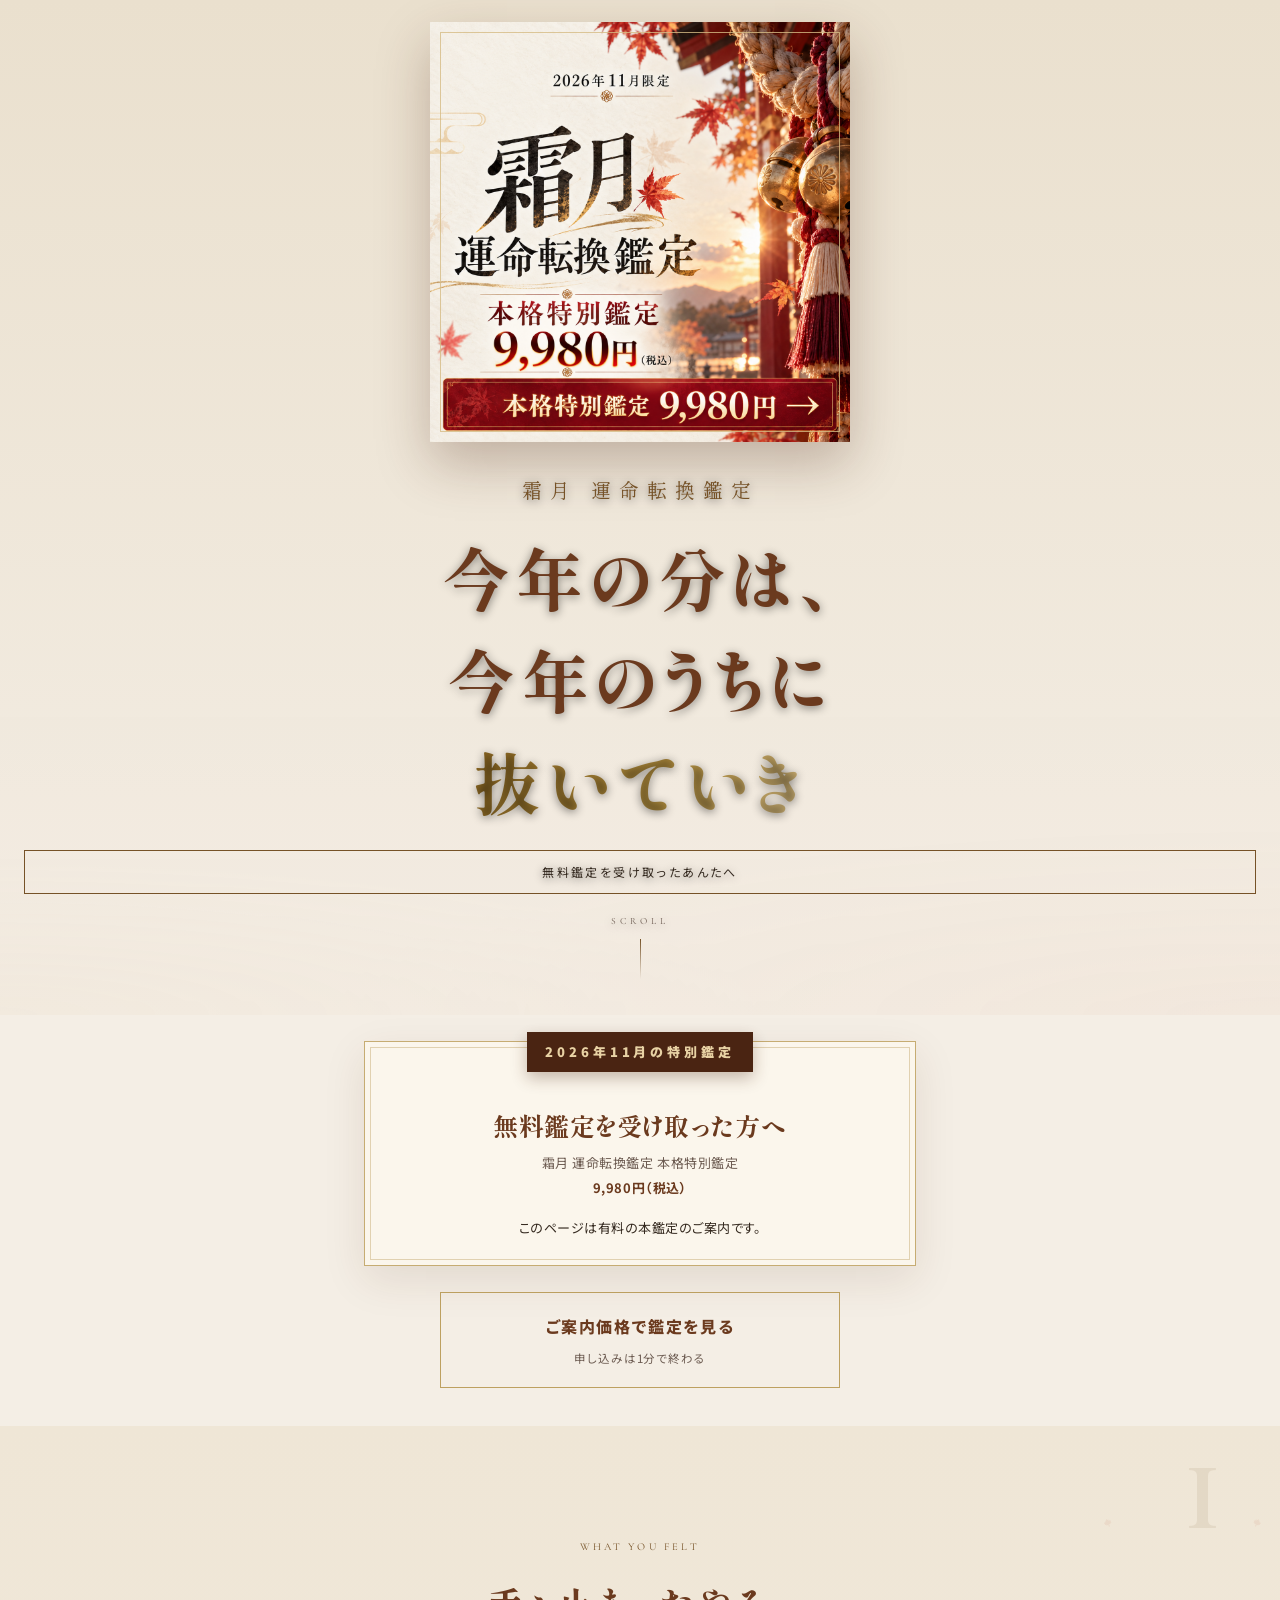
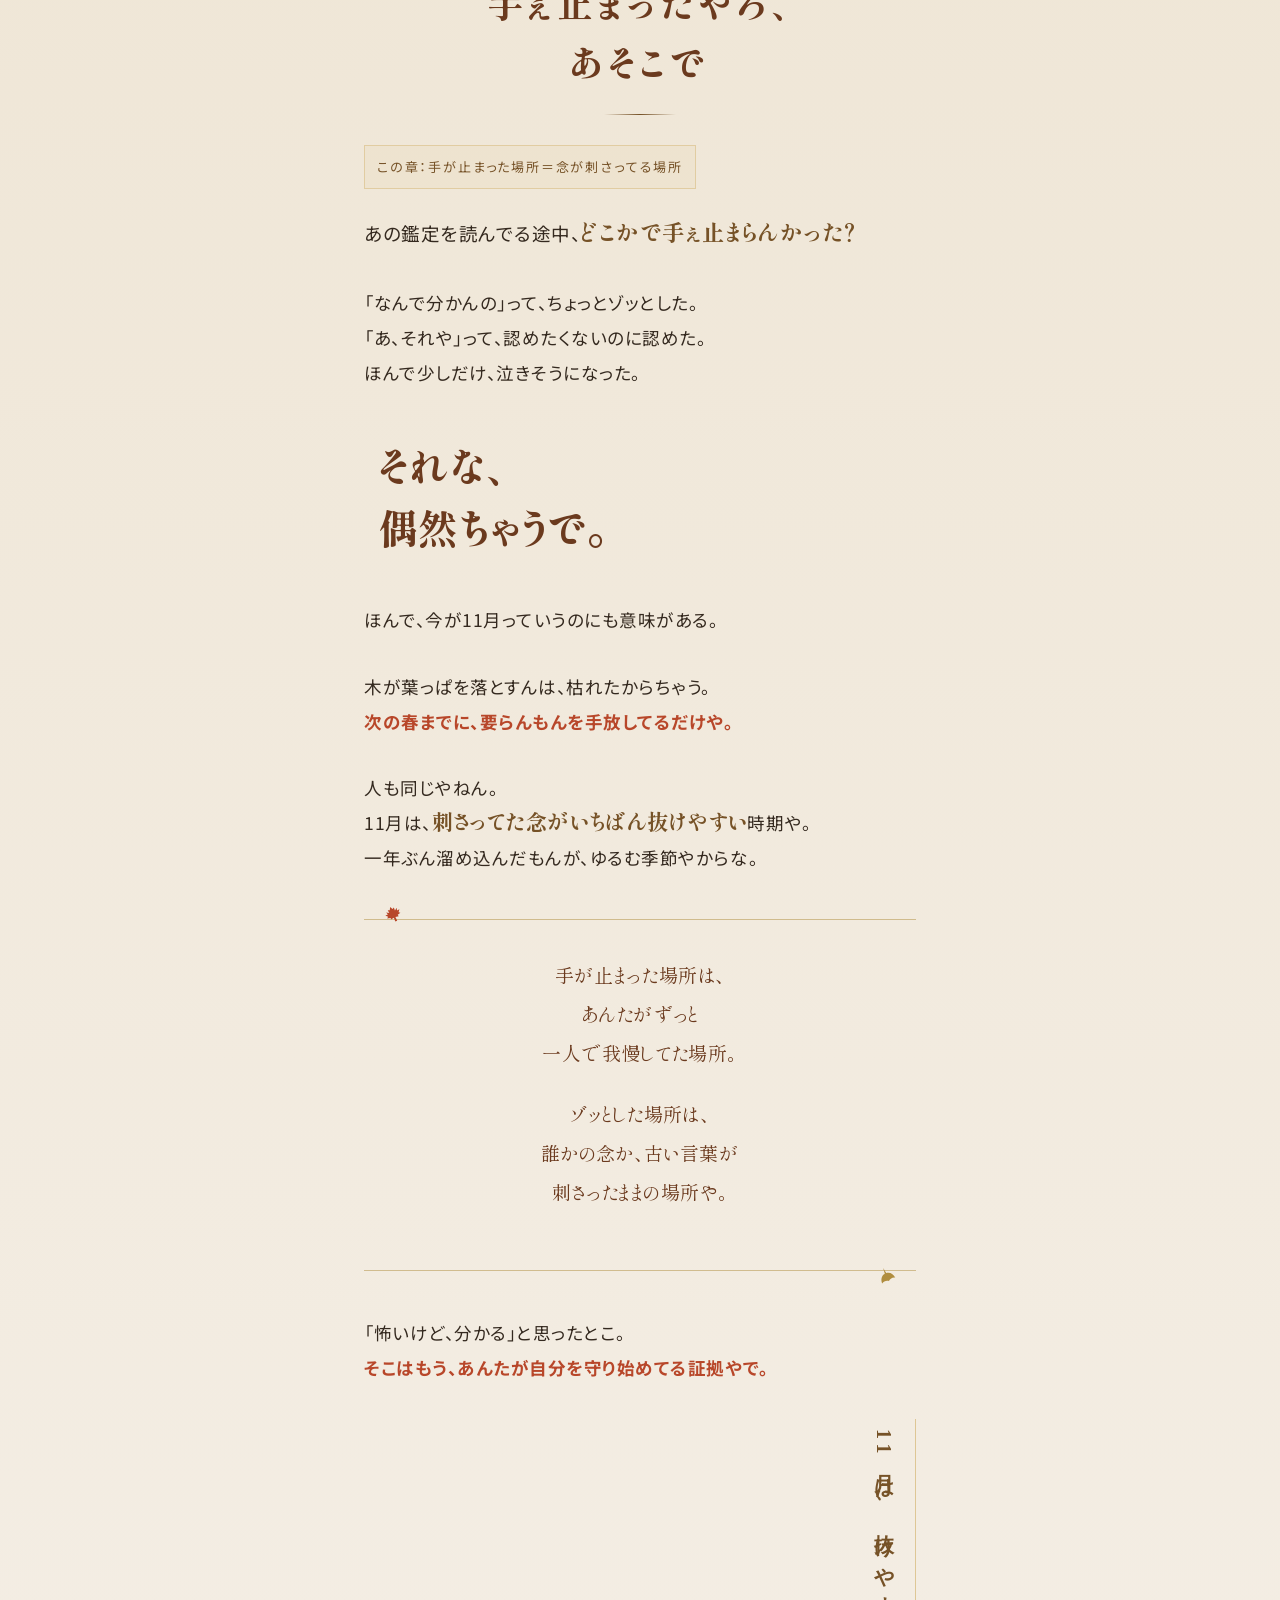
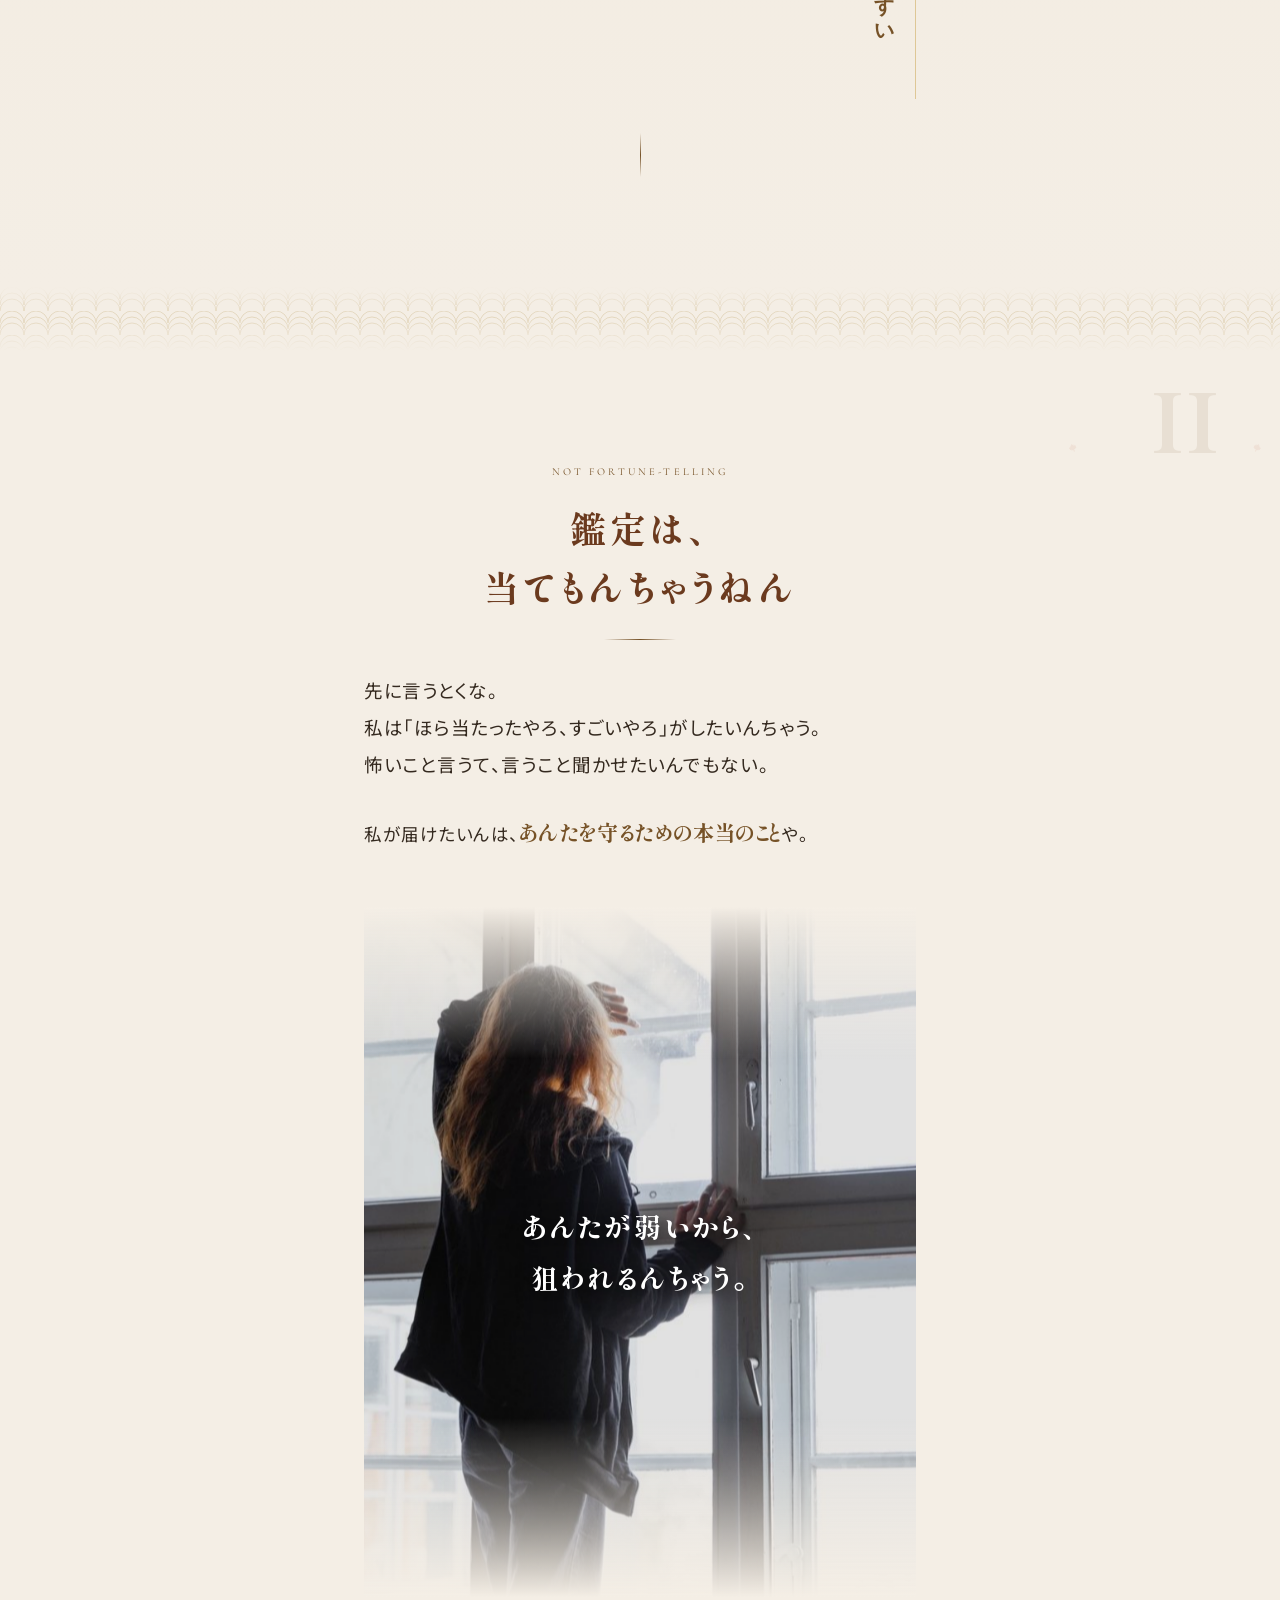
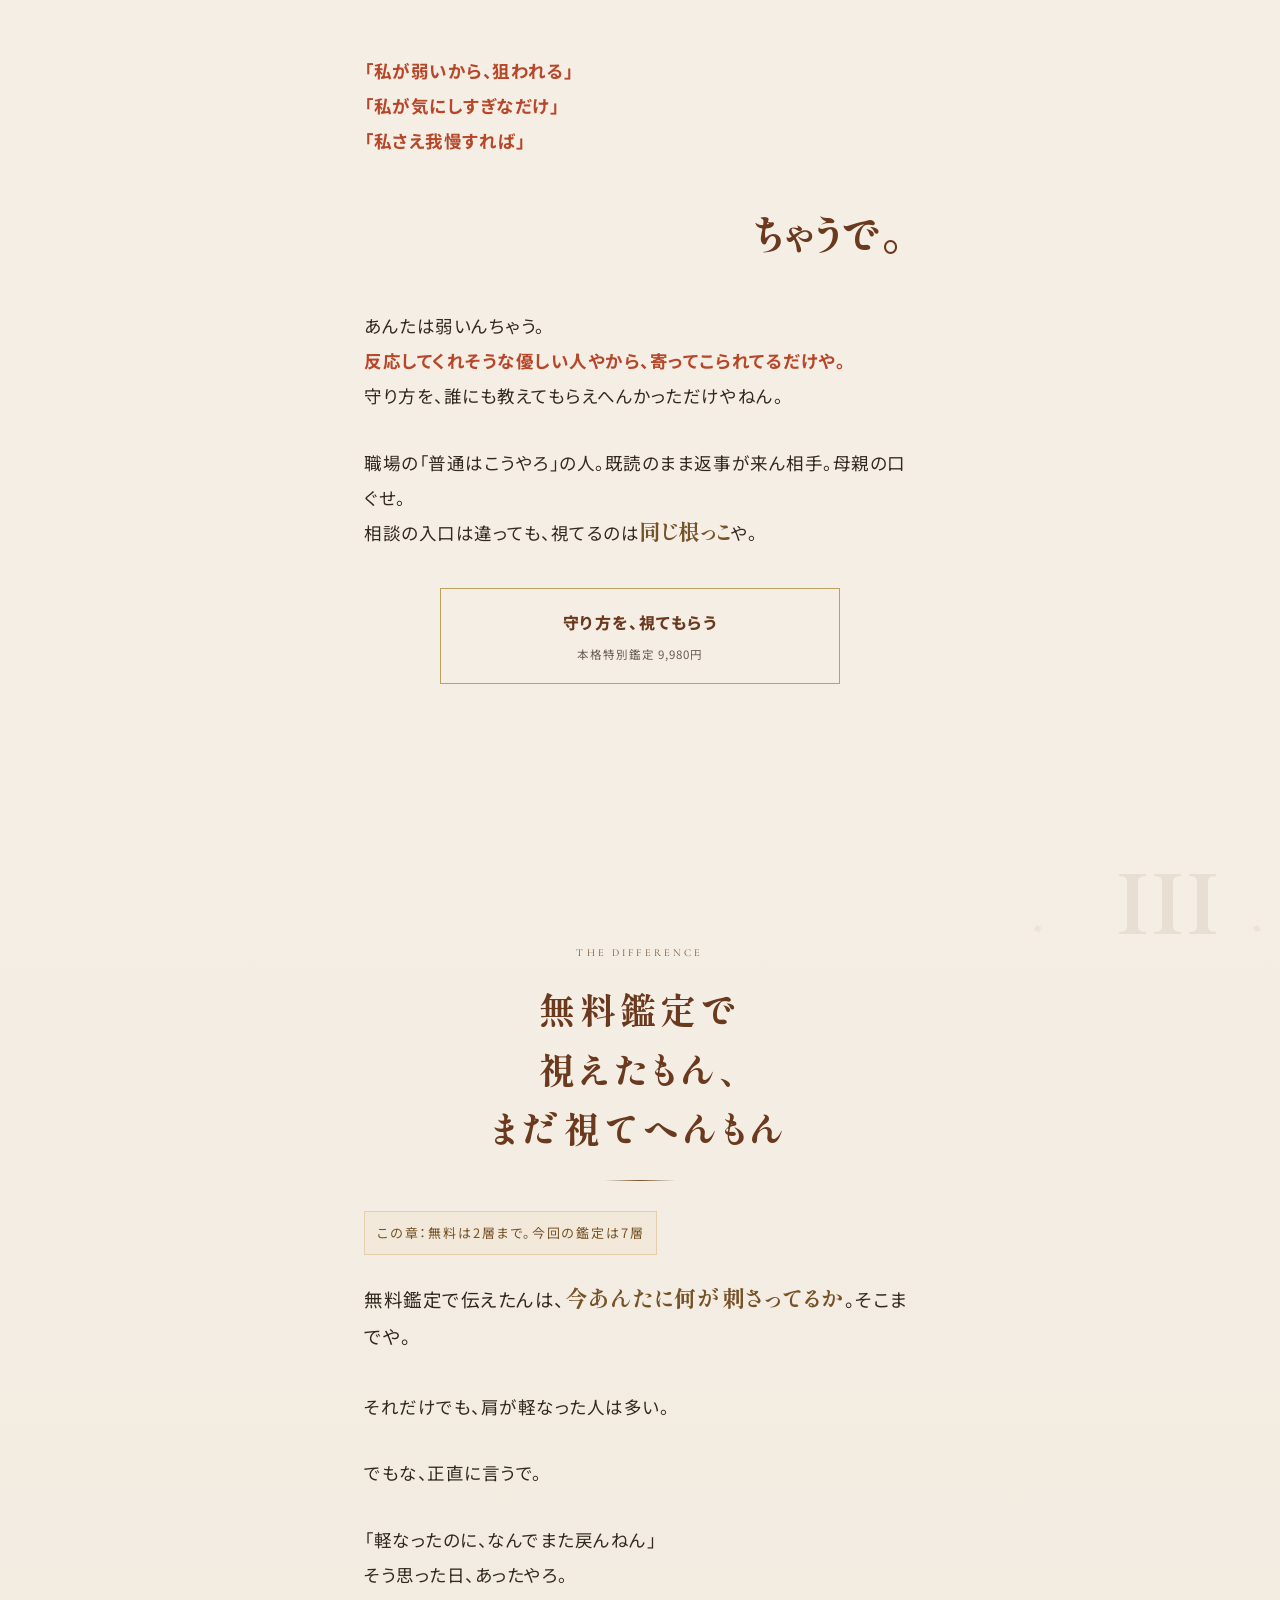
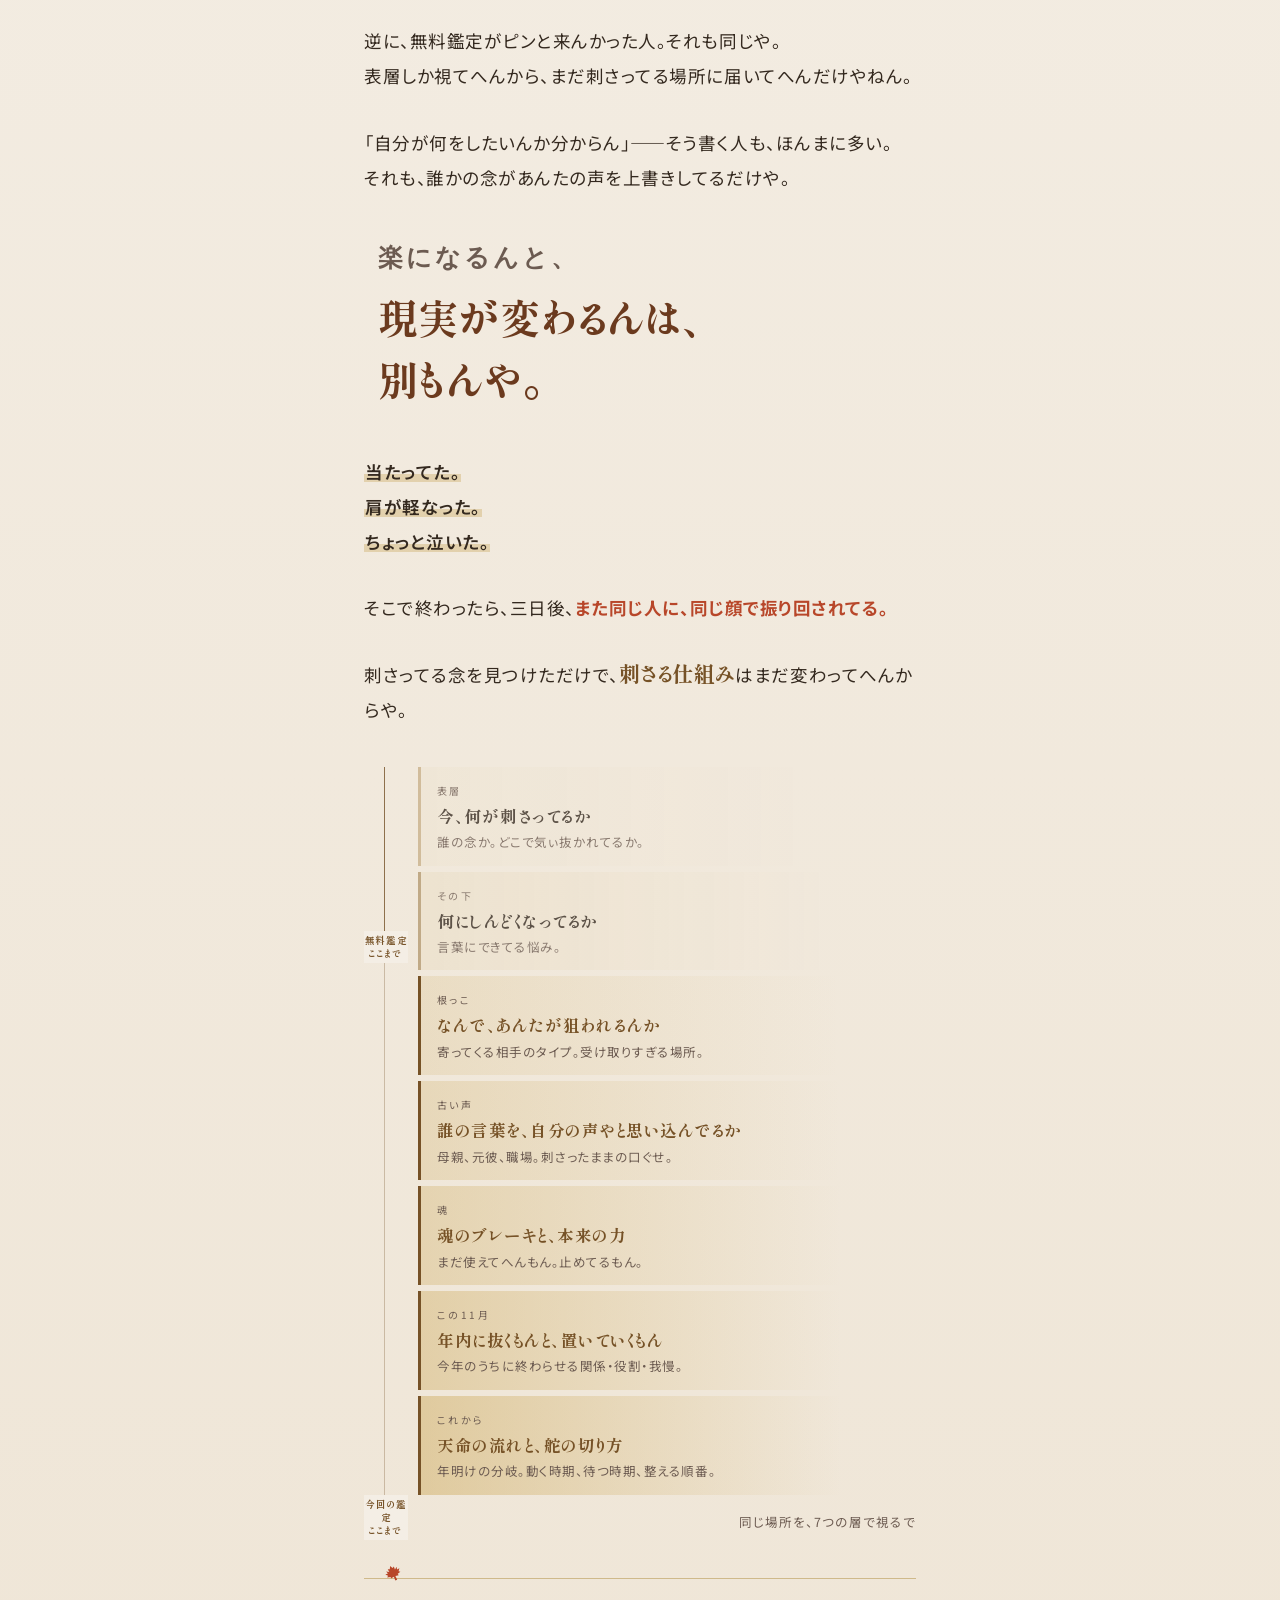
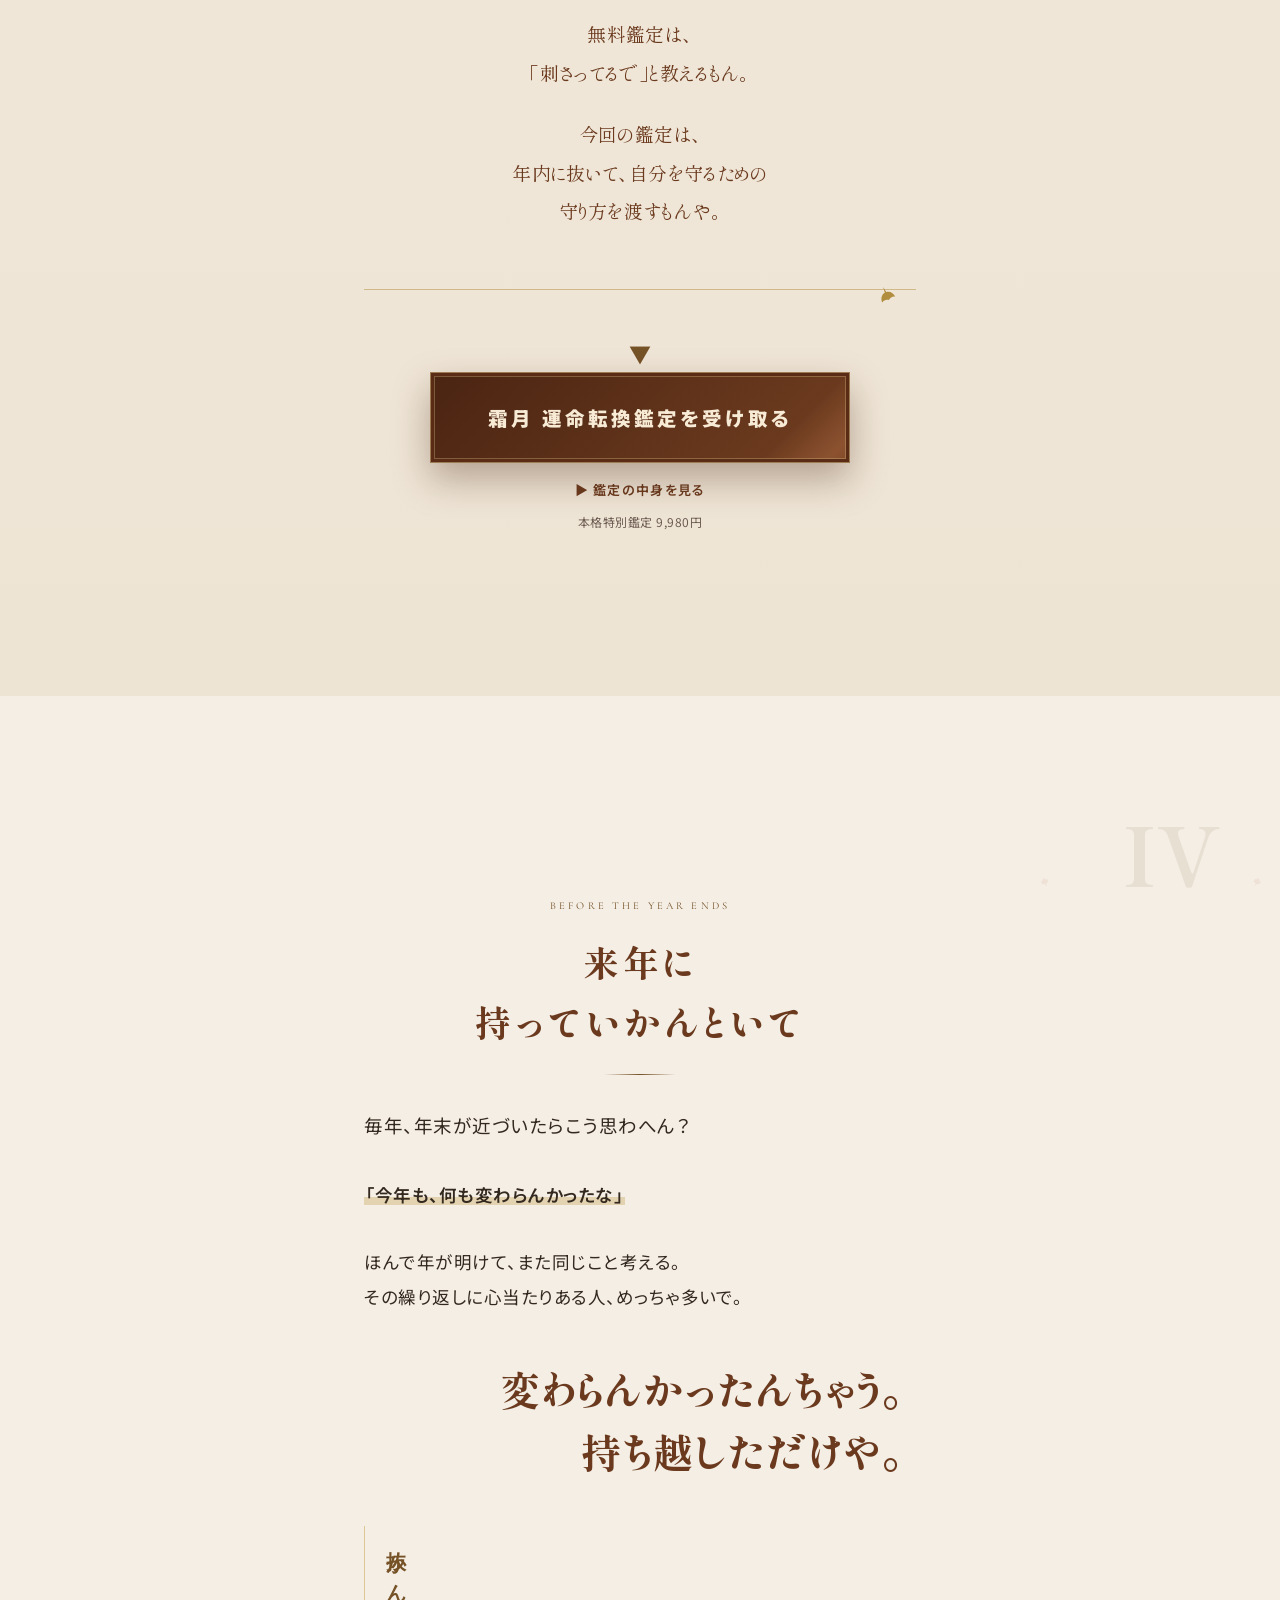
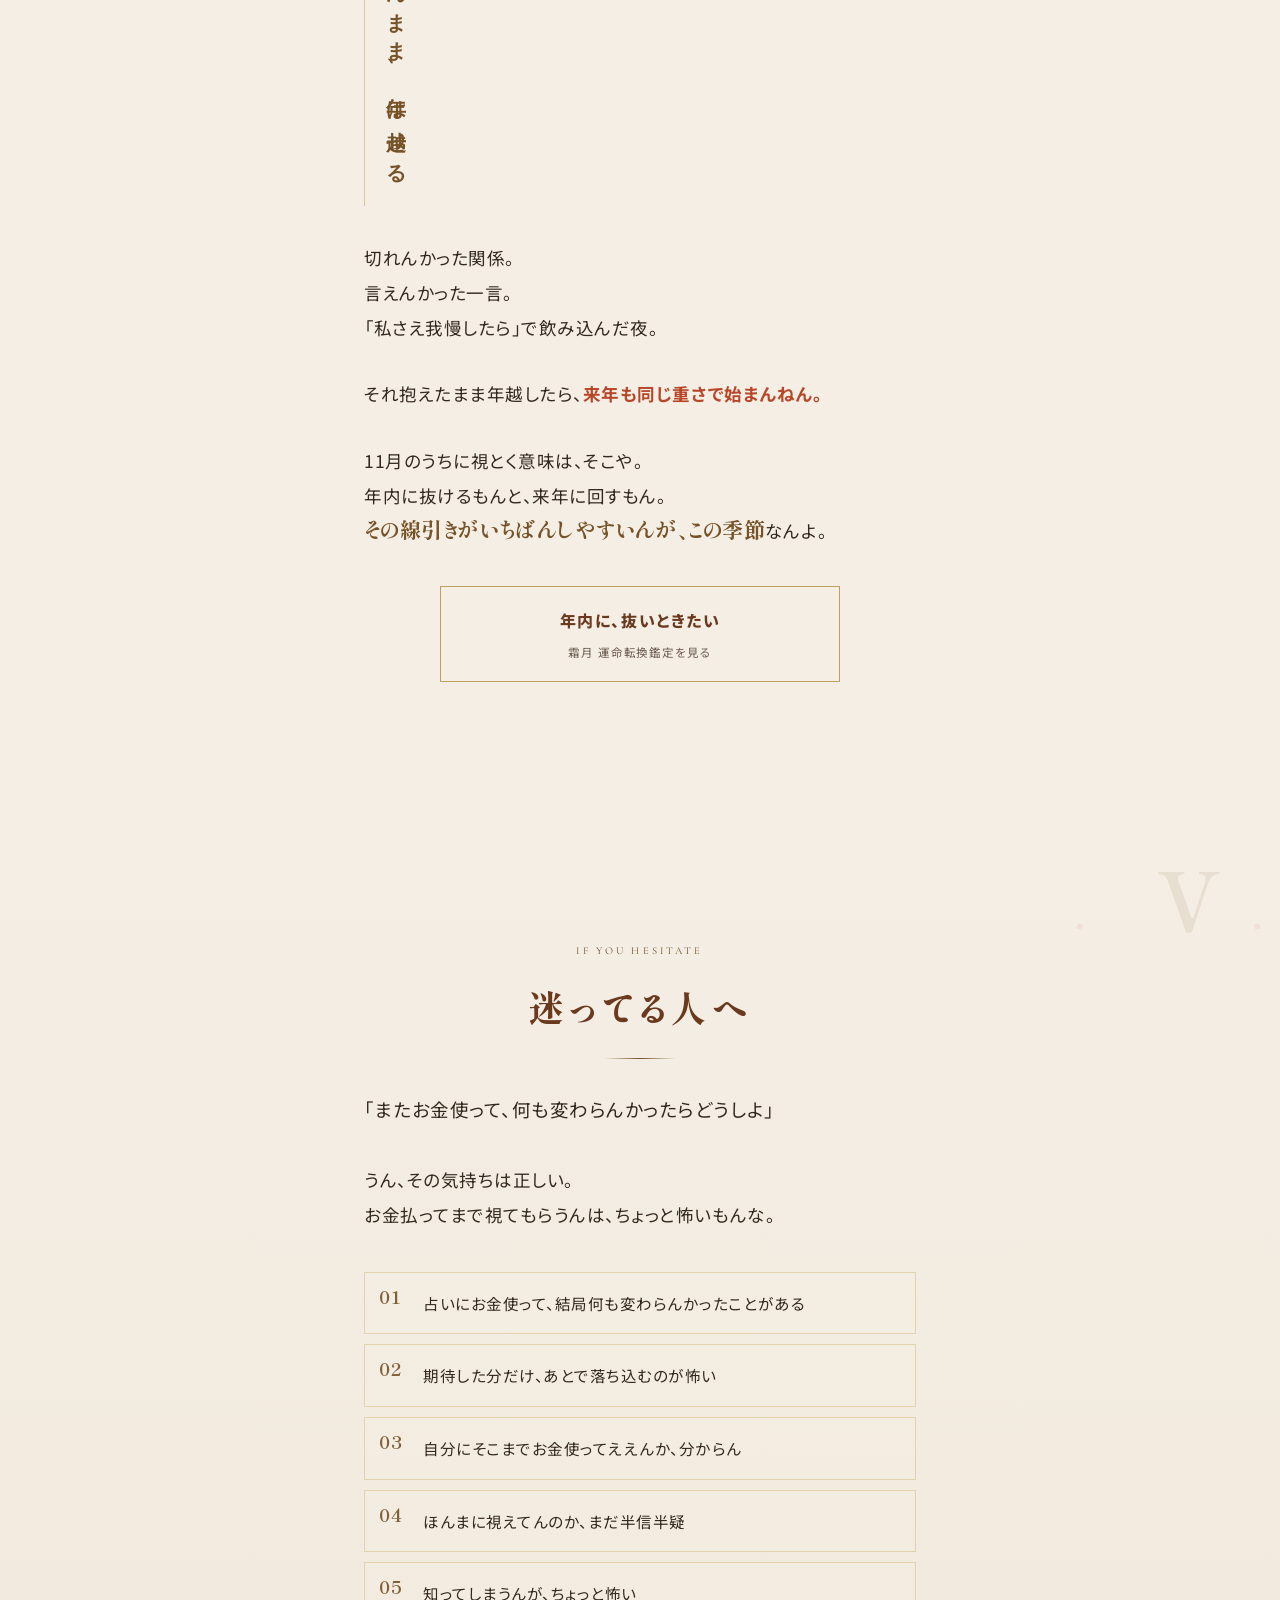
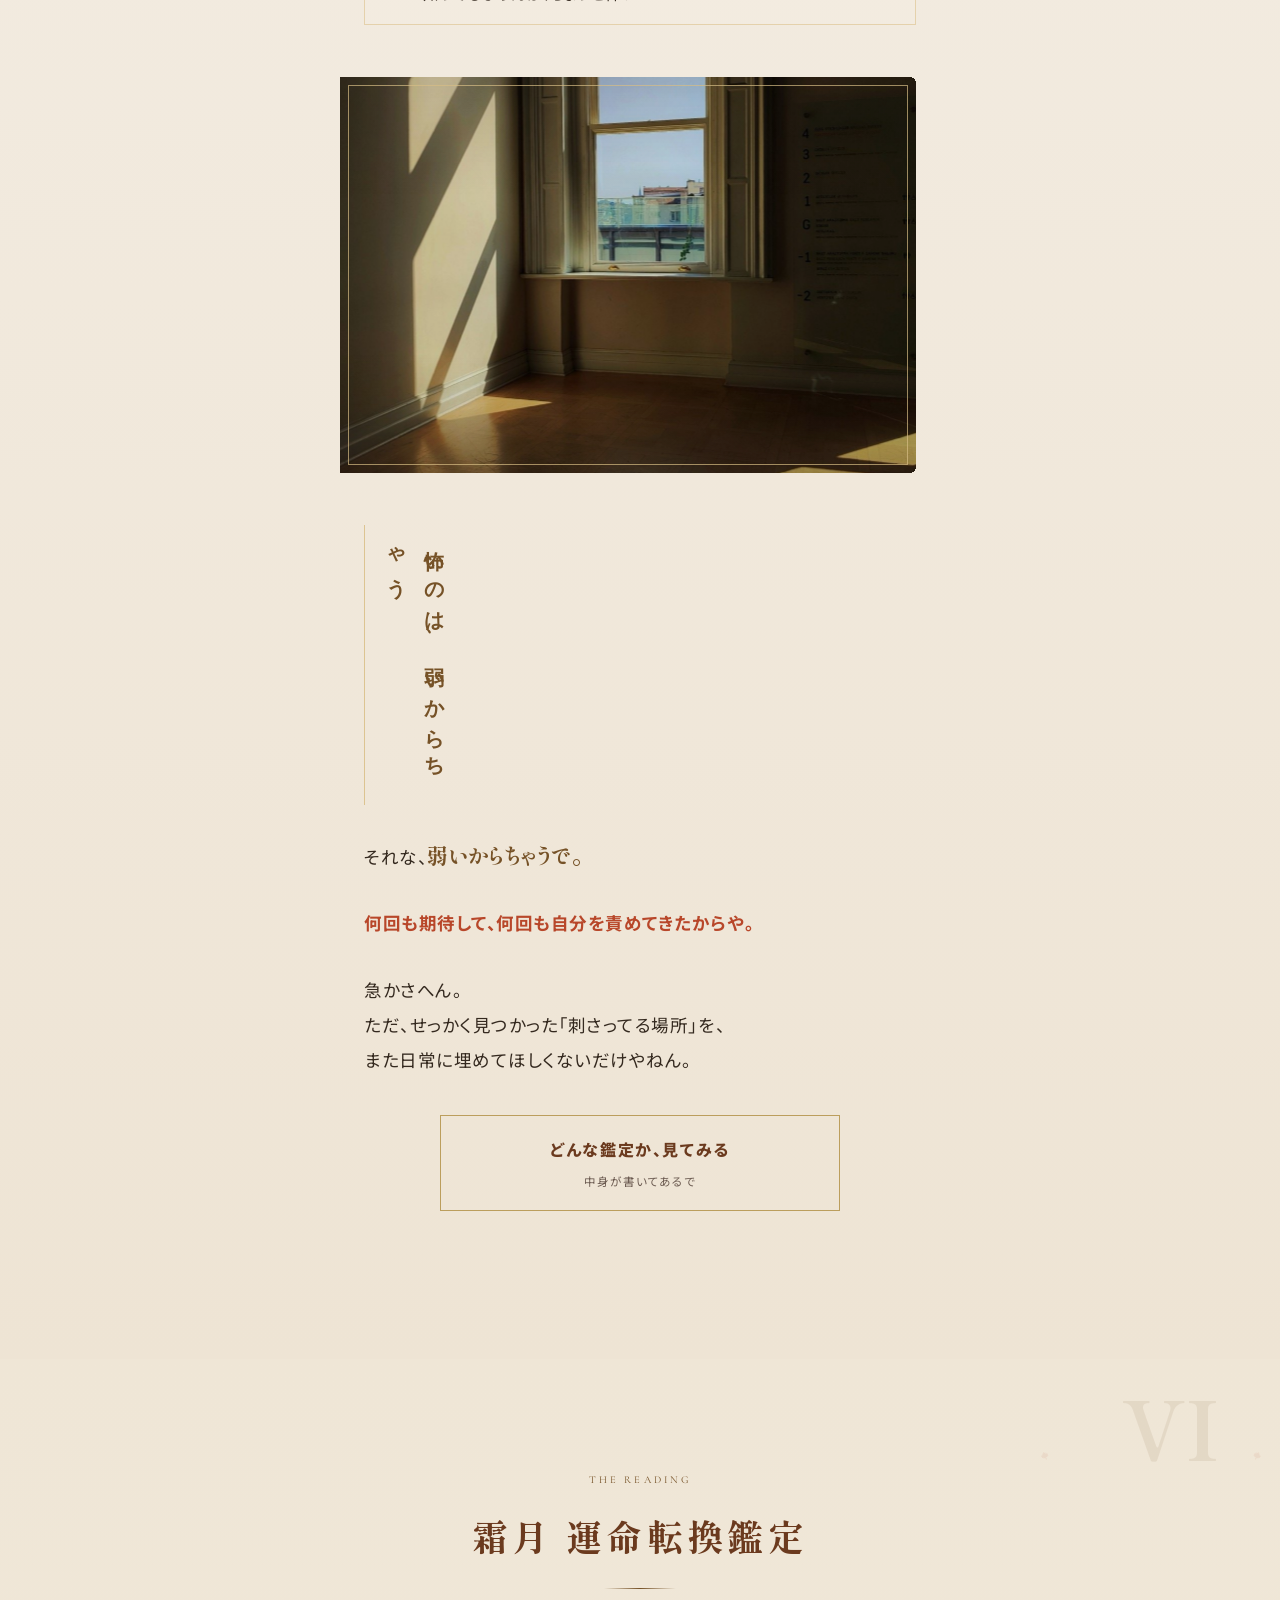
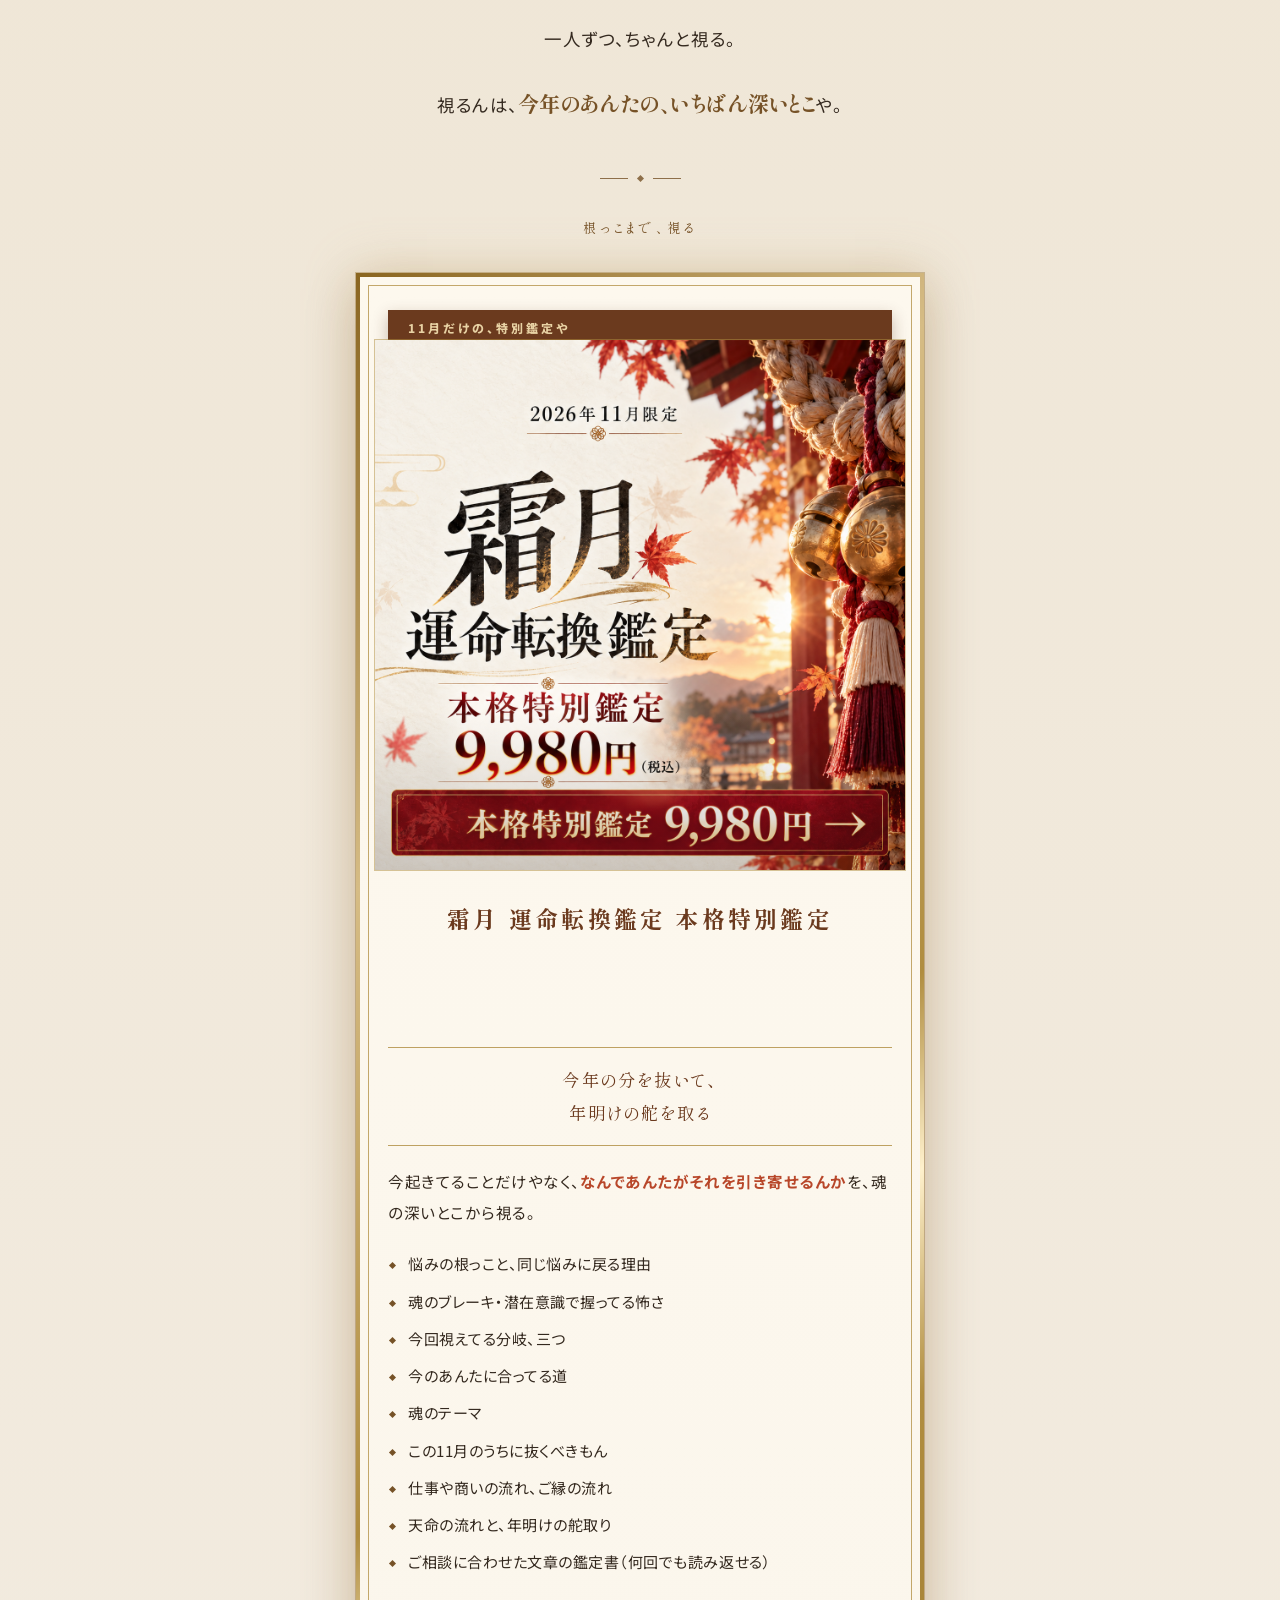
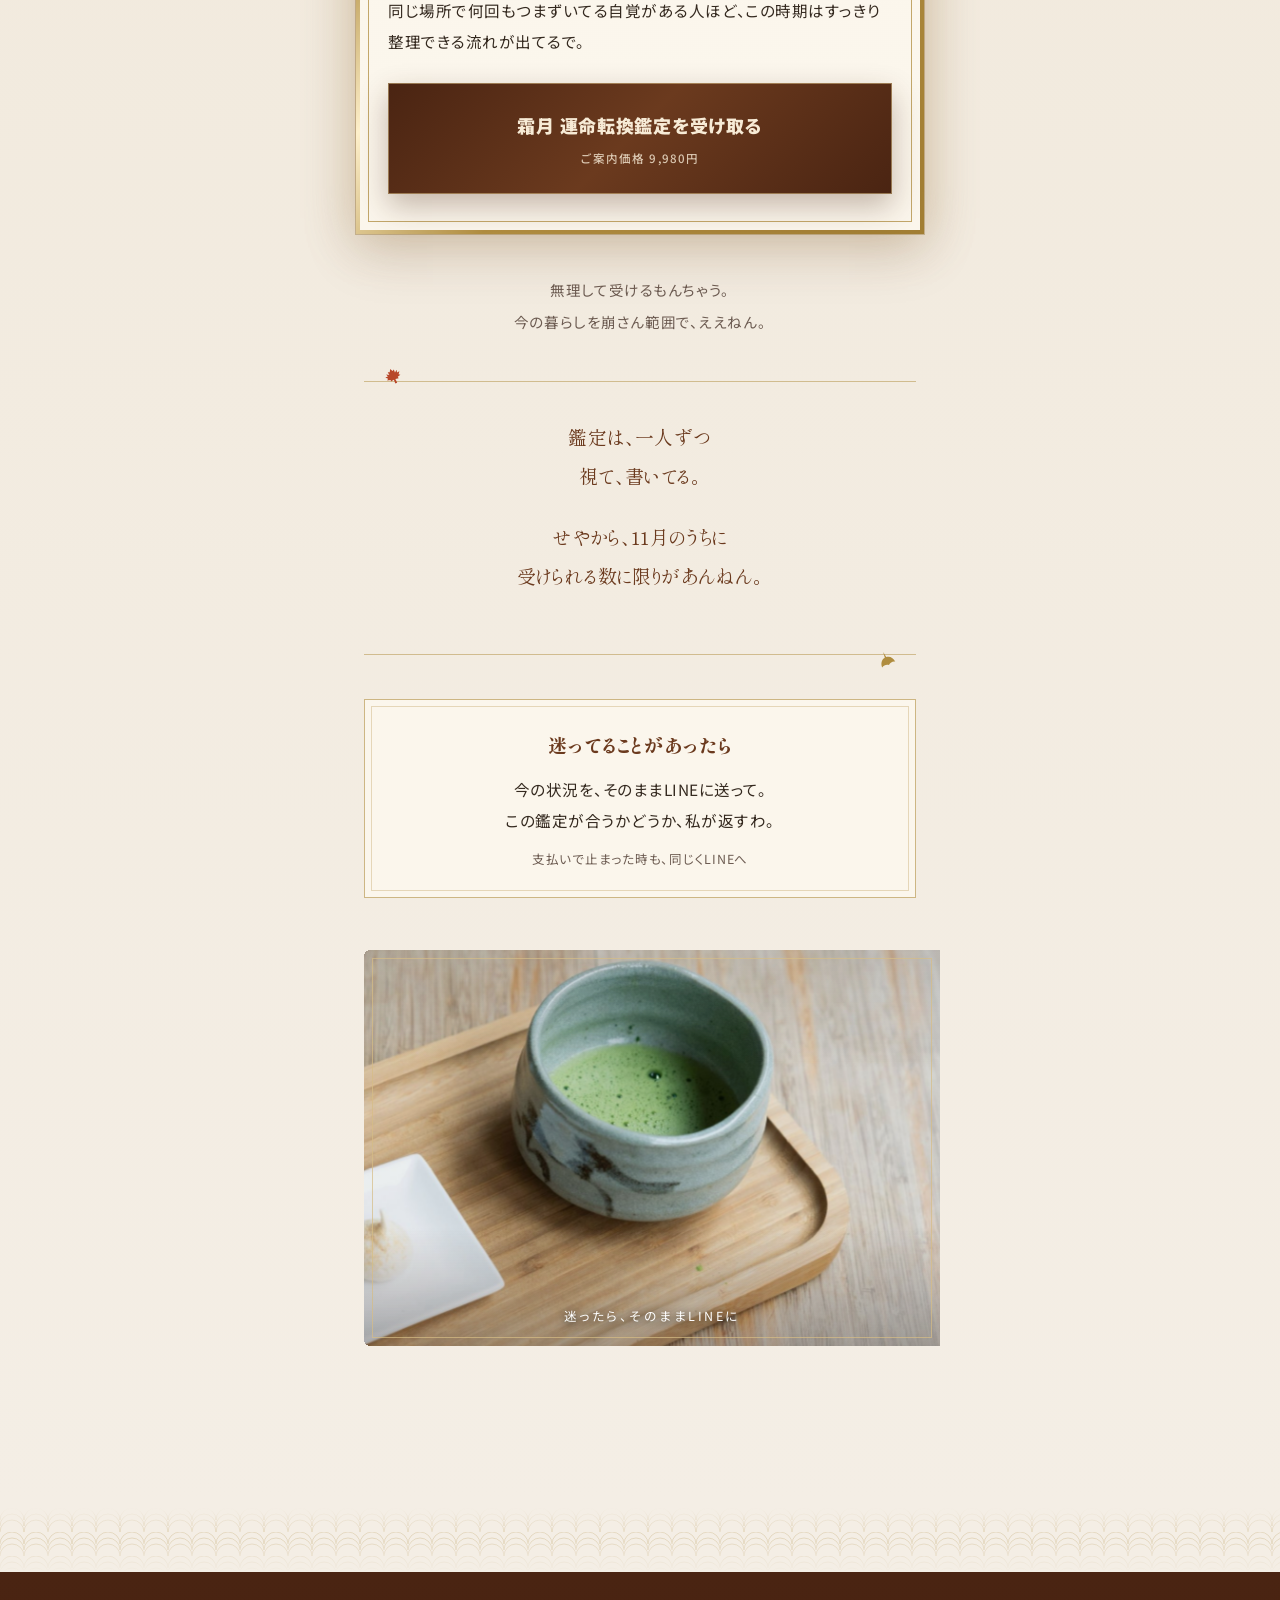
==== commit 92e40ac4: "Finalize November LP links and footer" ====
--- a/202611-amane/index.html
+++ b/202611-amane/index.html
@@ -80,7 +80,10 @@
 <img alt="窓辺に立つ人" decoding="async" loading="lazy" src="reference-assets/img/woman_03.jpg"/>
 <div class="ov rv-b">あんたが弱いから、<br/>狙われるんちゃう。</div>
 </div>
-
+<div class="stag">
+
+<p><span class="shu">「私が弱いから、狙われる」</span><br/><span class="shu">「私が気にしすぎなだけ」</span><br/><span class="shu">「私さえ我慢すれば」</span></p>
+</div>
 <div class="big rv-b">ちゃうで。</div>
 <div class="rv">
 <p>あんたは弱いんちゃう。<br/><strong>反応してくれそうな優しい人やから、寄ってこられてるだけや。</strong><br/>守り方を、誰にも教えてもらえへんかっただけやねん。</p>
@@ -385,13 +388,11 @@
 <span class="arrow">▼</span>
 <span class="btn">霜月 運命転換鑑定を受け取る</span>
 <span class="sub">▶ 本格特別鑑定 9,980円</span>
-<span class="micro">本格特別鑑定 9,980円</span>
+
 </a>
 </div>
 </section>
-<footer>
-
-</footer>
+<footer><div class="wrap"><p>あまね｜2026年11月の特別鑑定</p><p><a href="https://pmsdqb4c2p0emj0yagvc.stores.jp/tokushoho" rel="noopener" target="_blank">特定商取引法に基づく表記</a></p><p>ご相談は、鑑定をご案内した公式LINEへ。</p></div></footer>
 
 
 
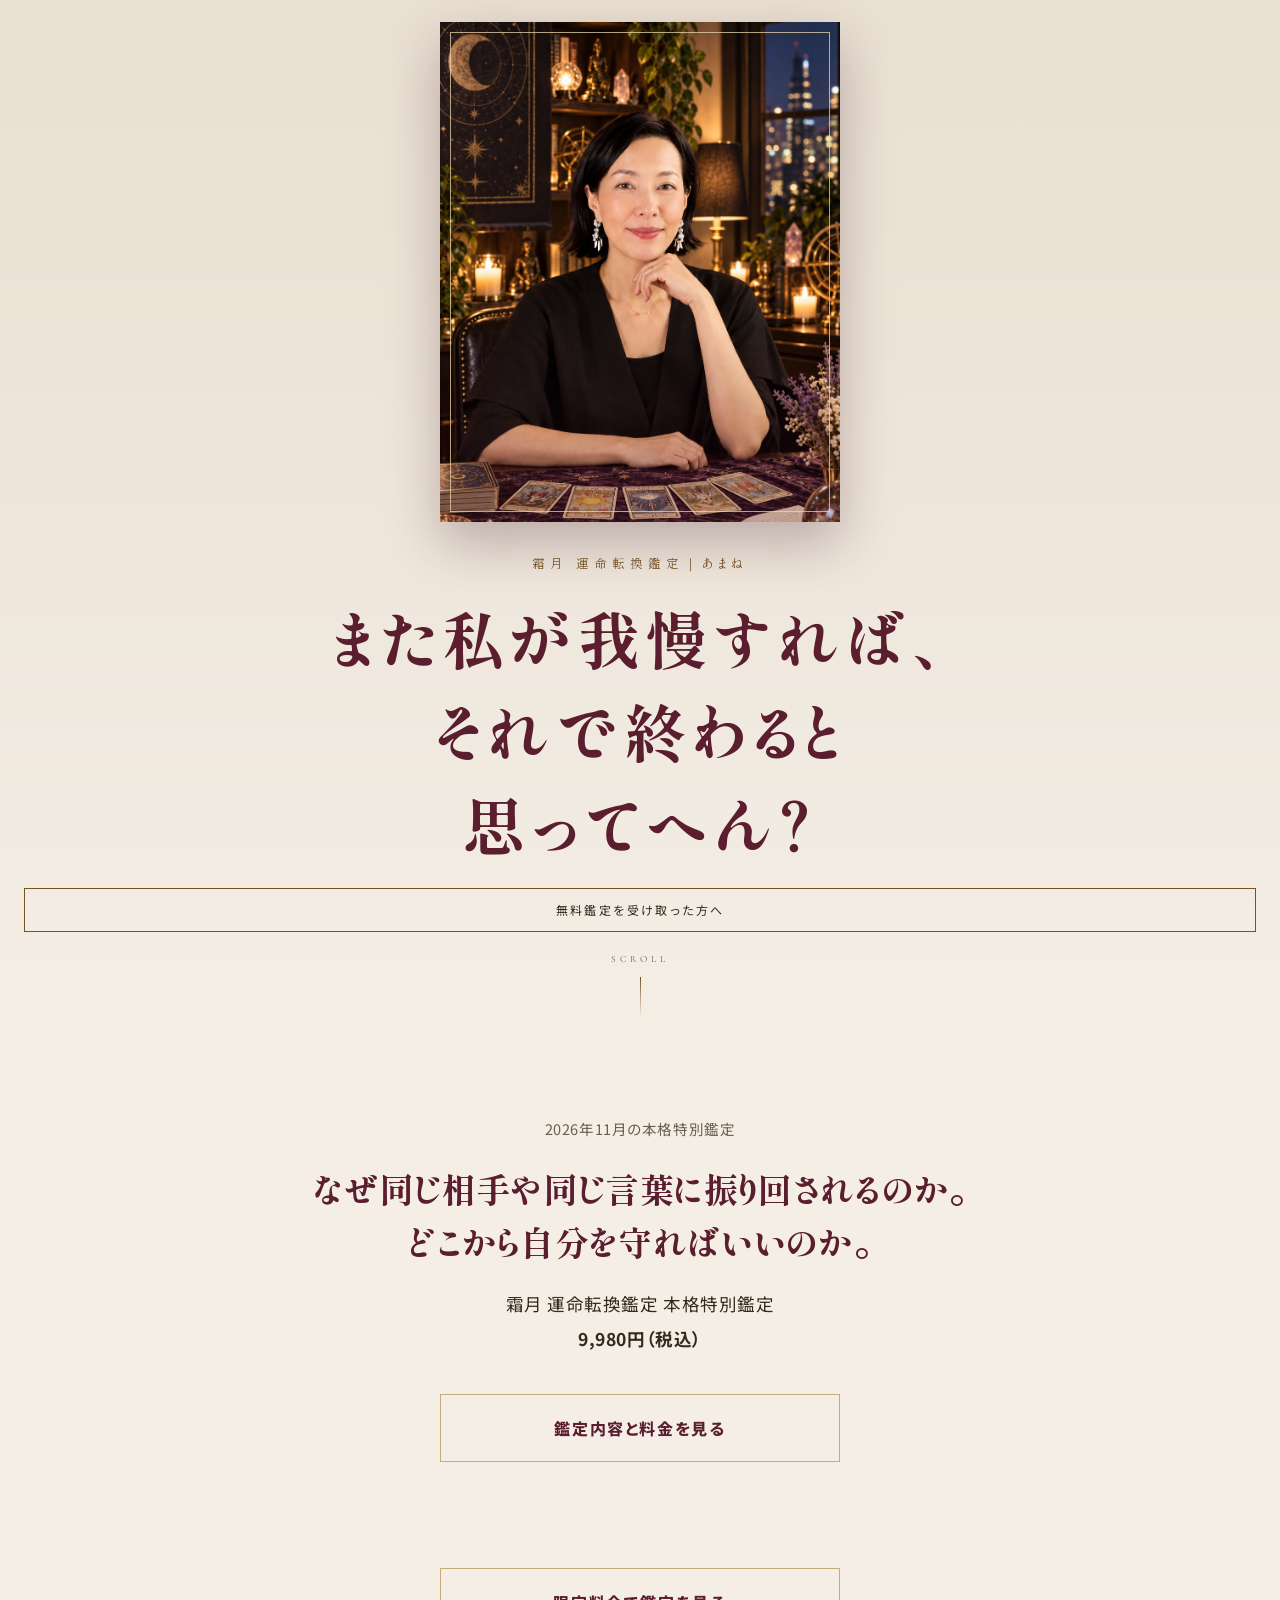
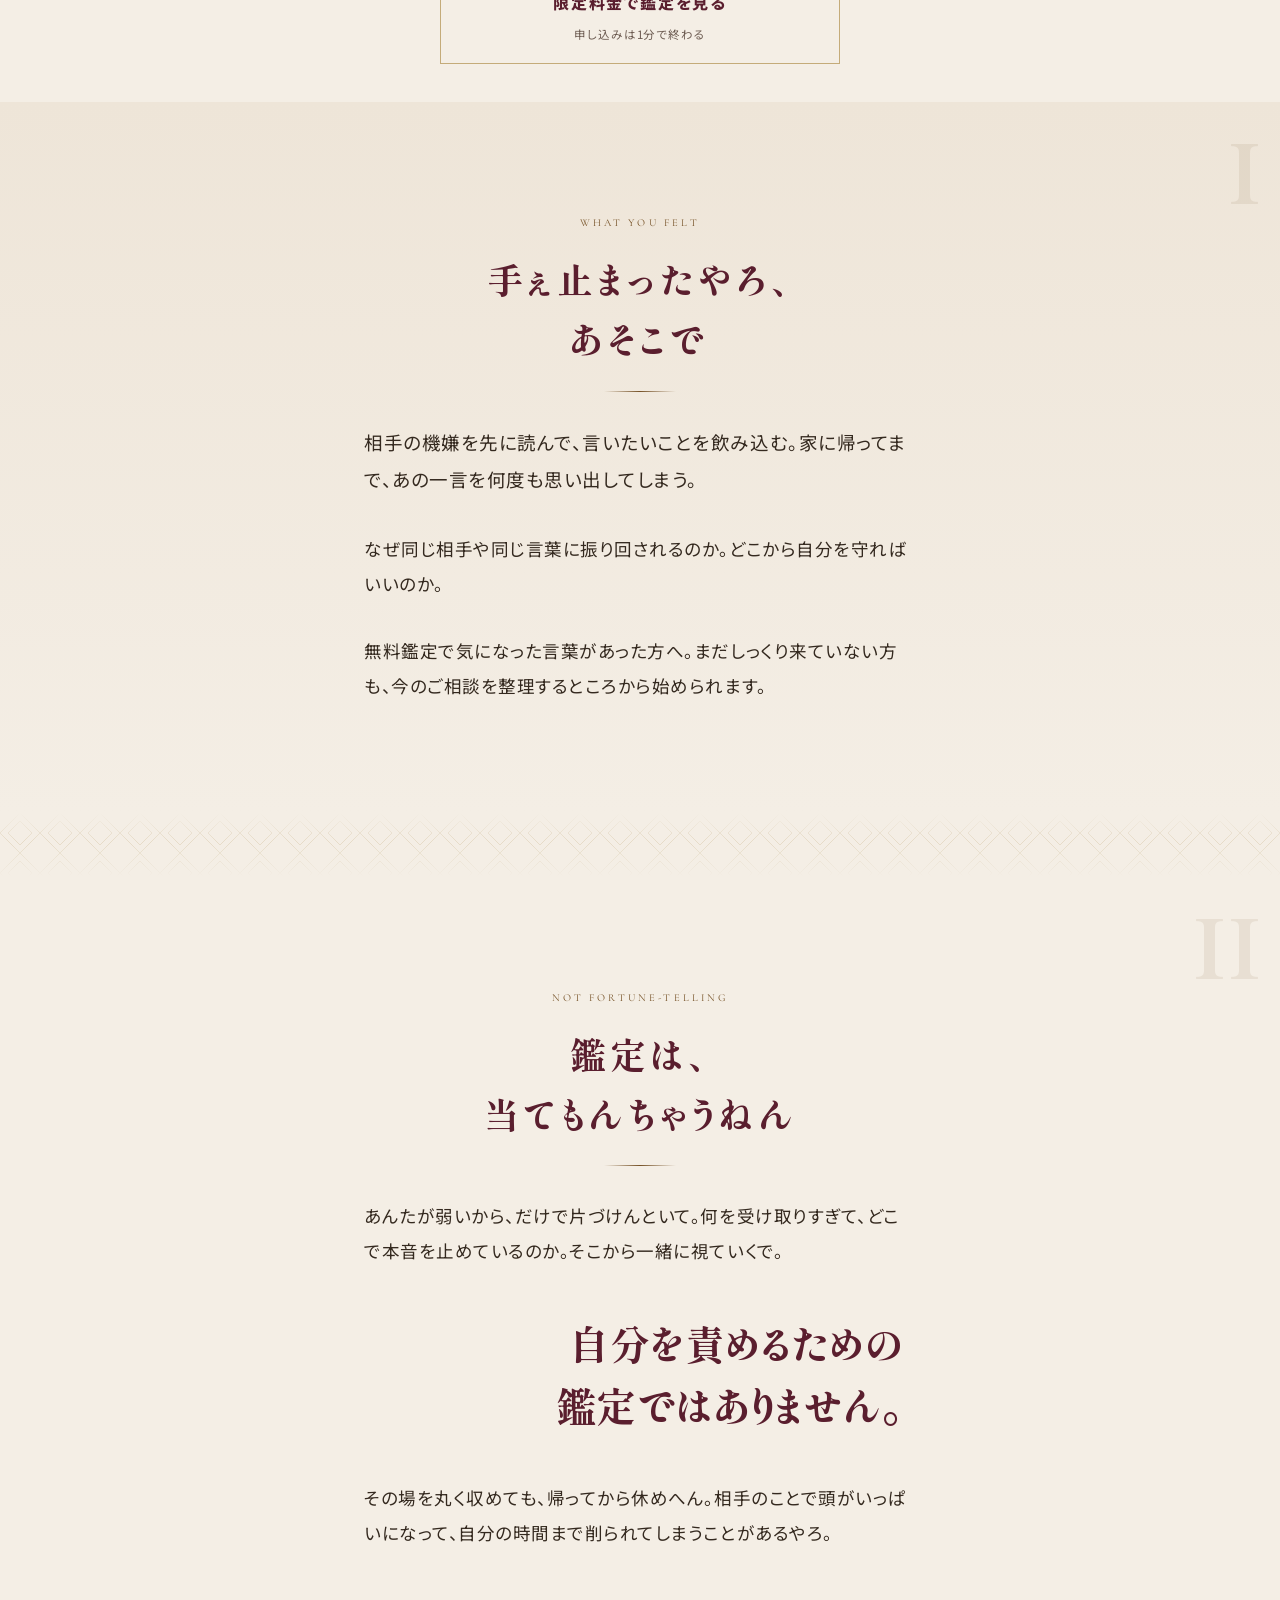
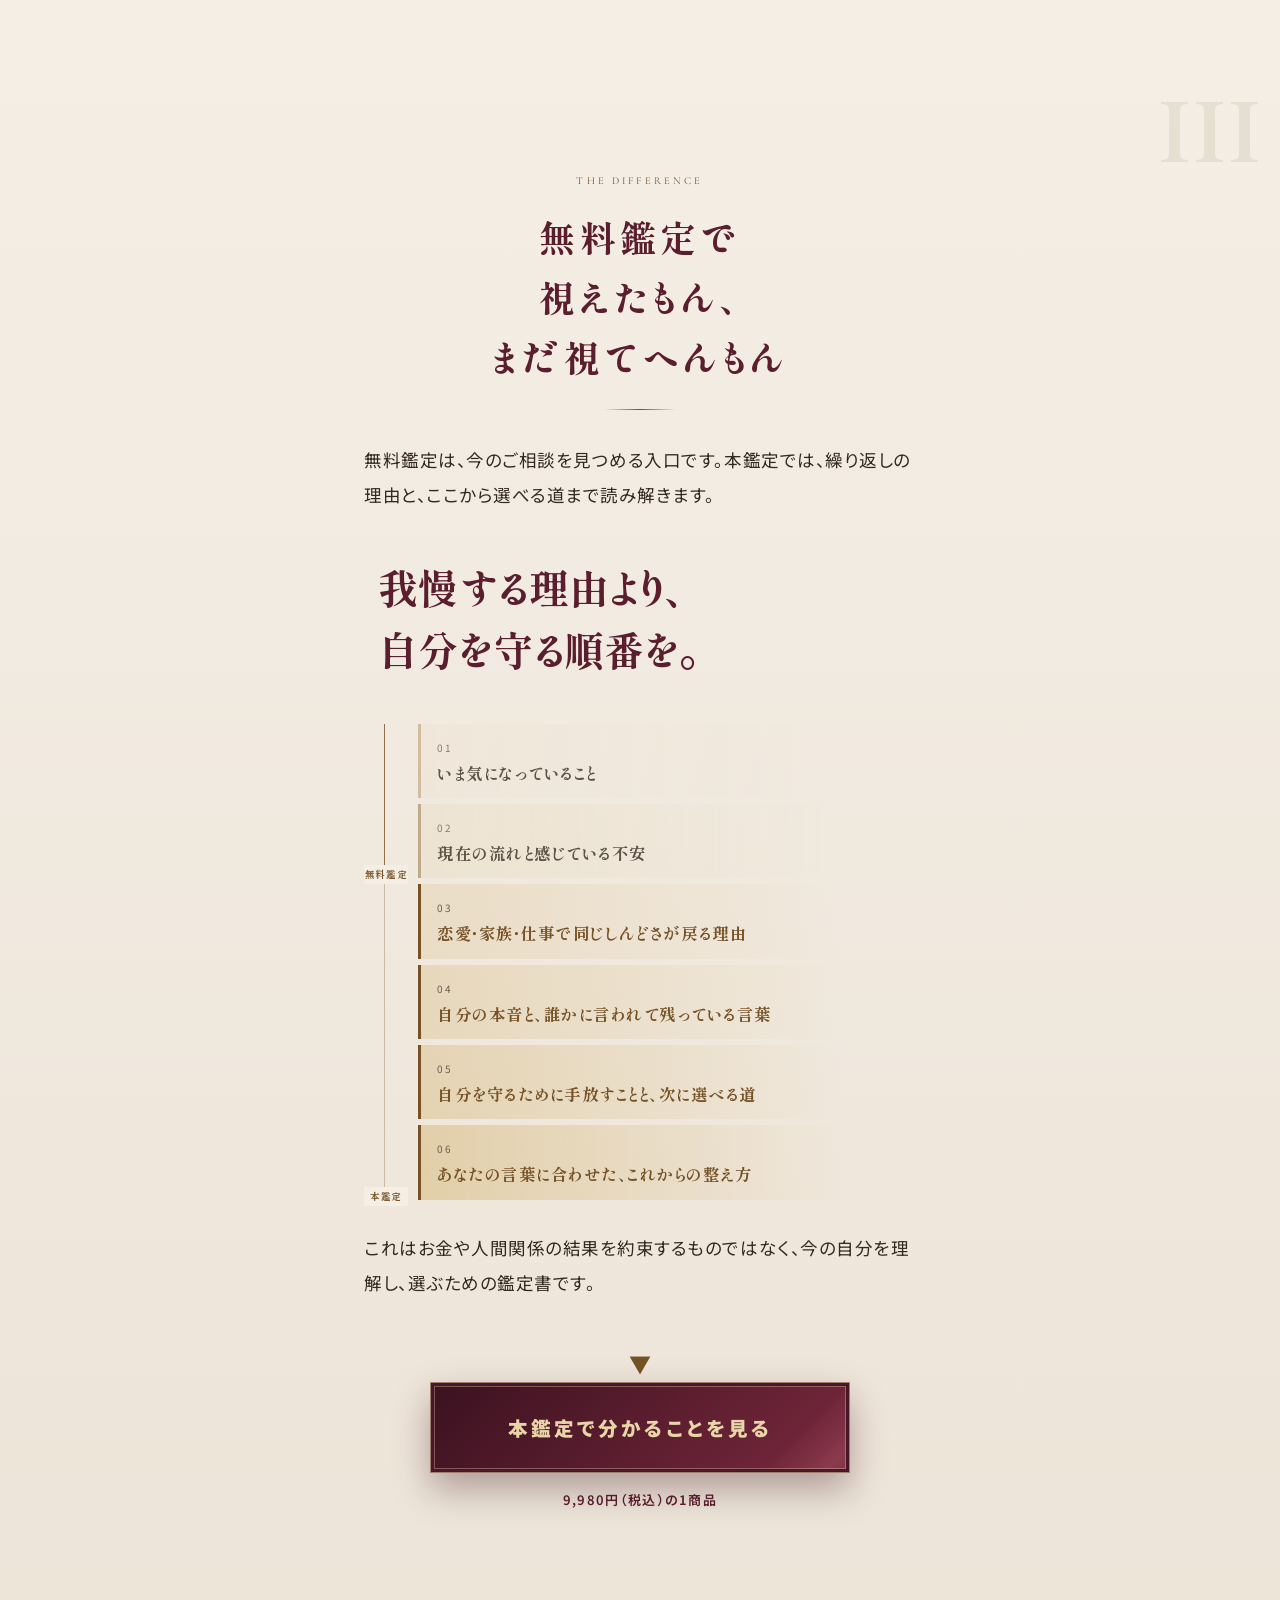
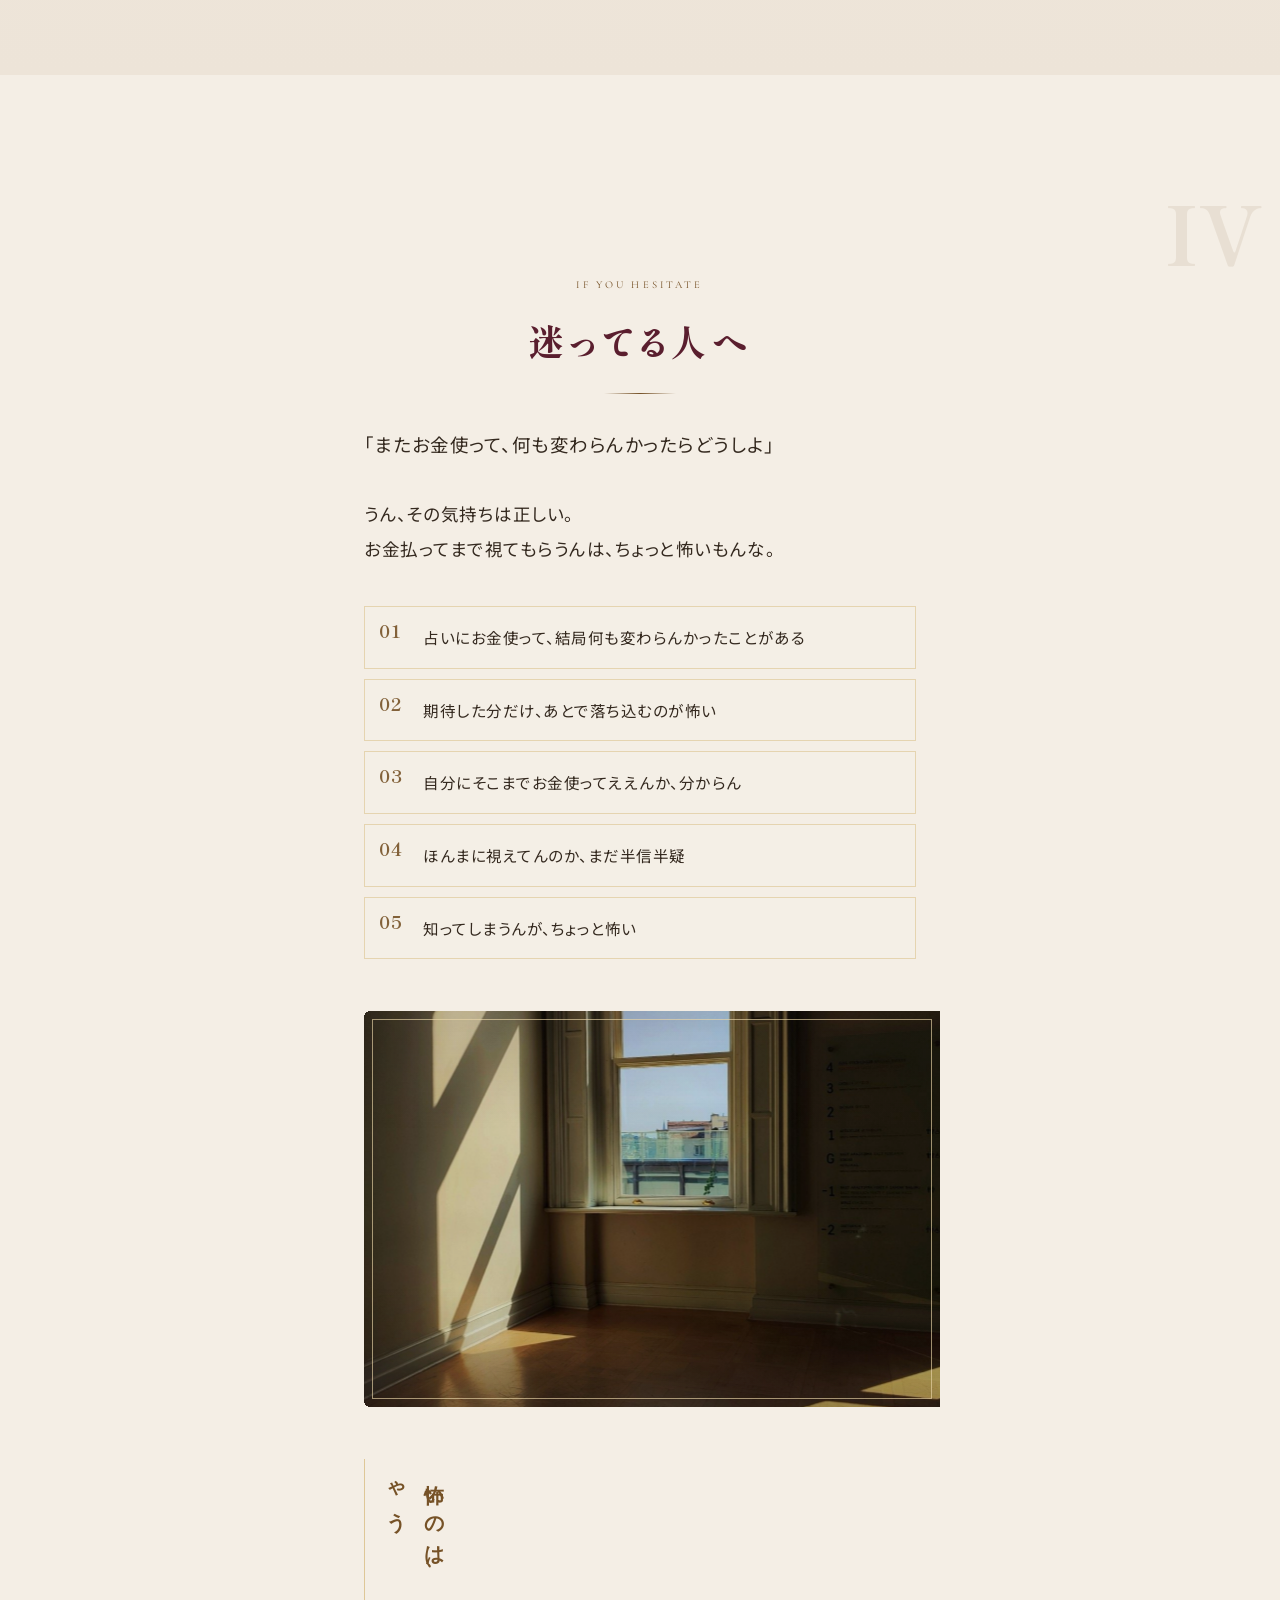
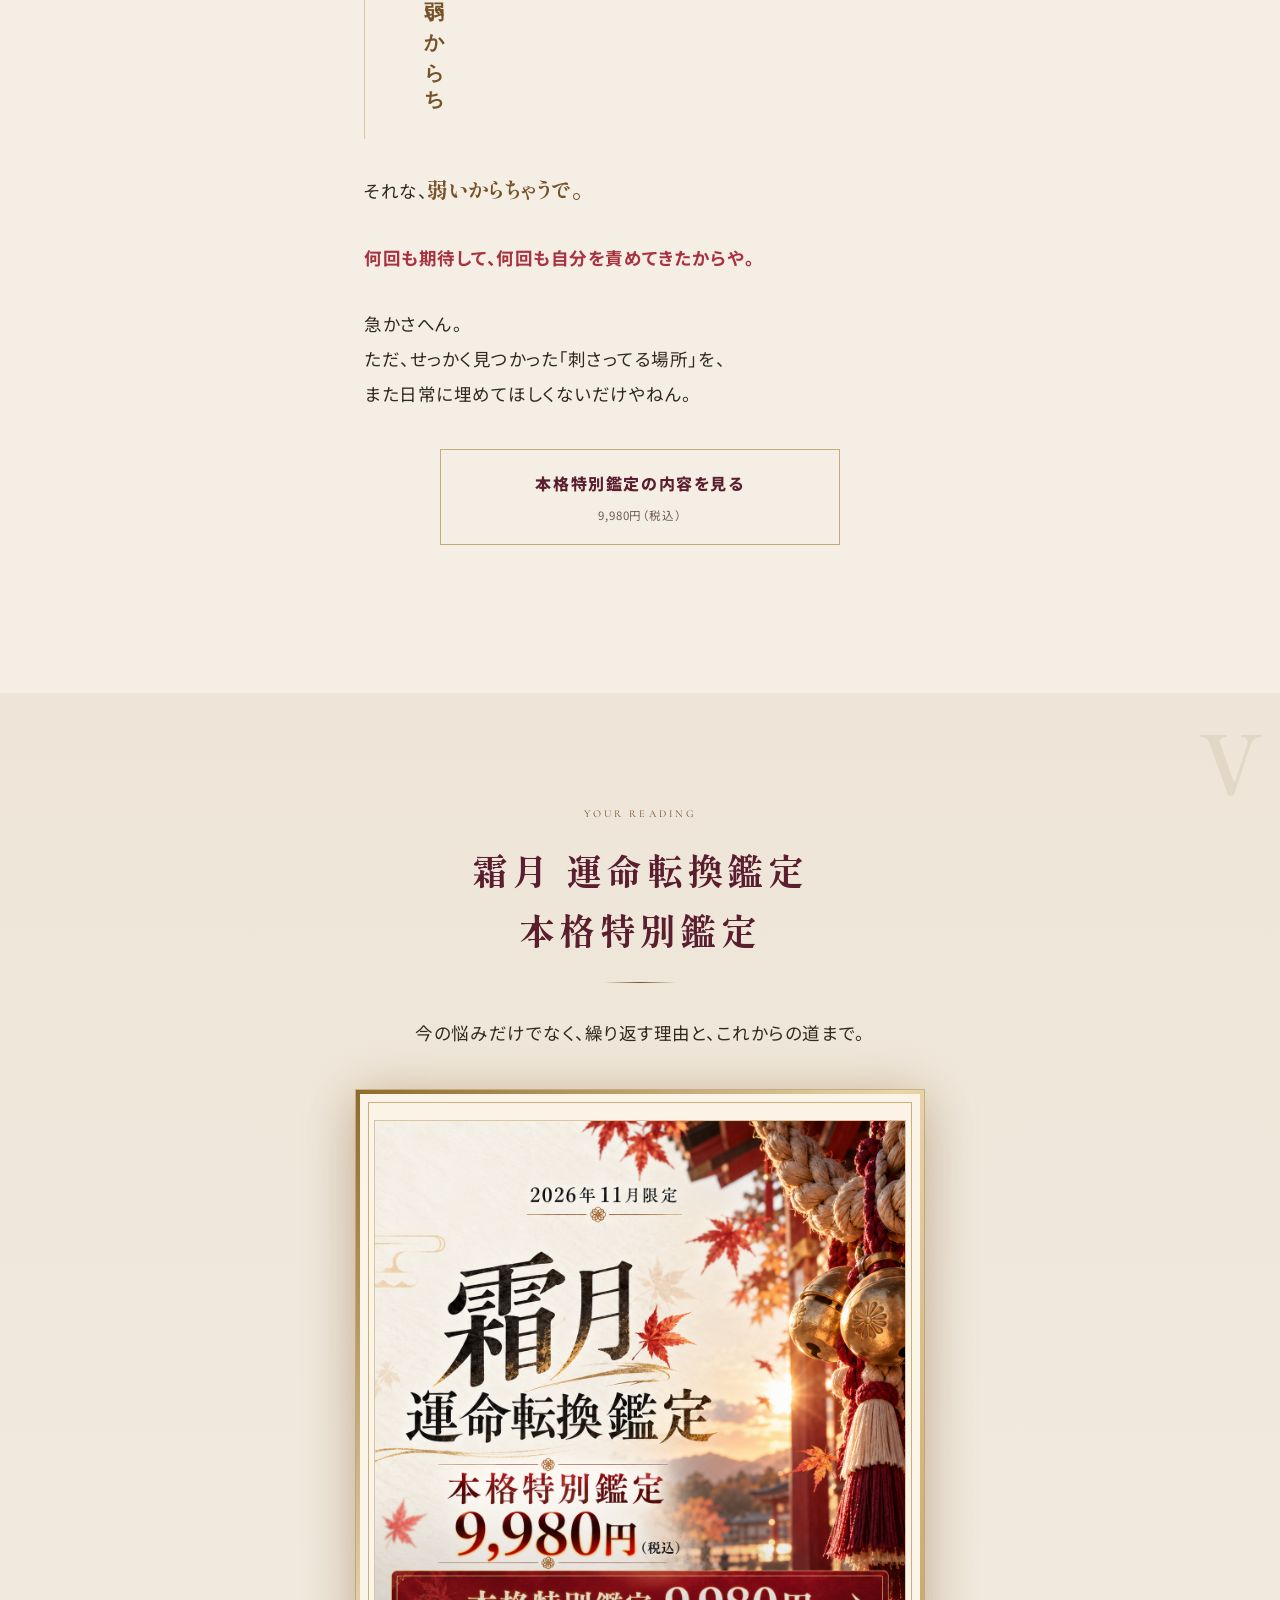
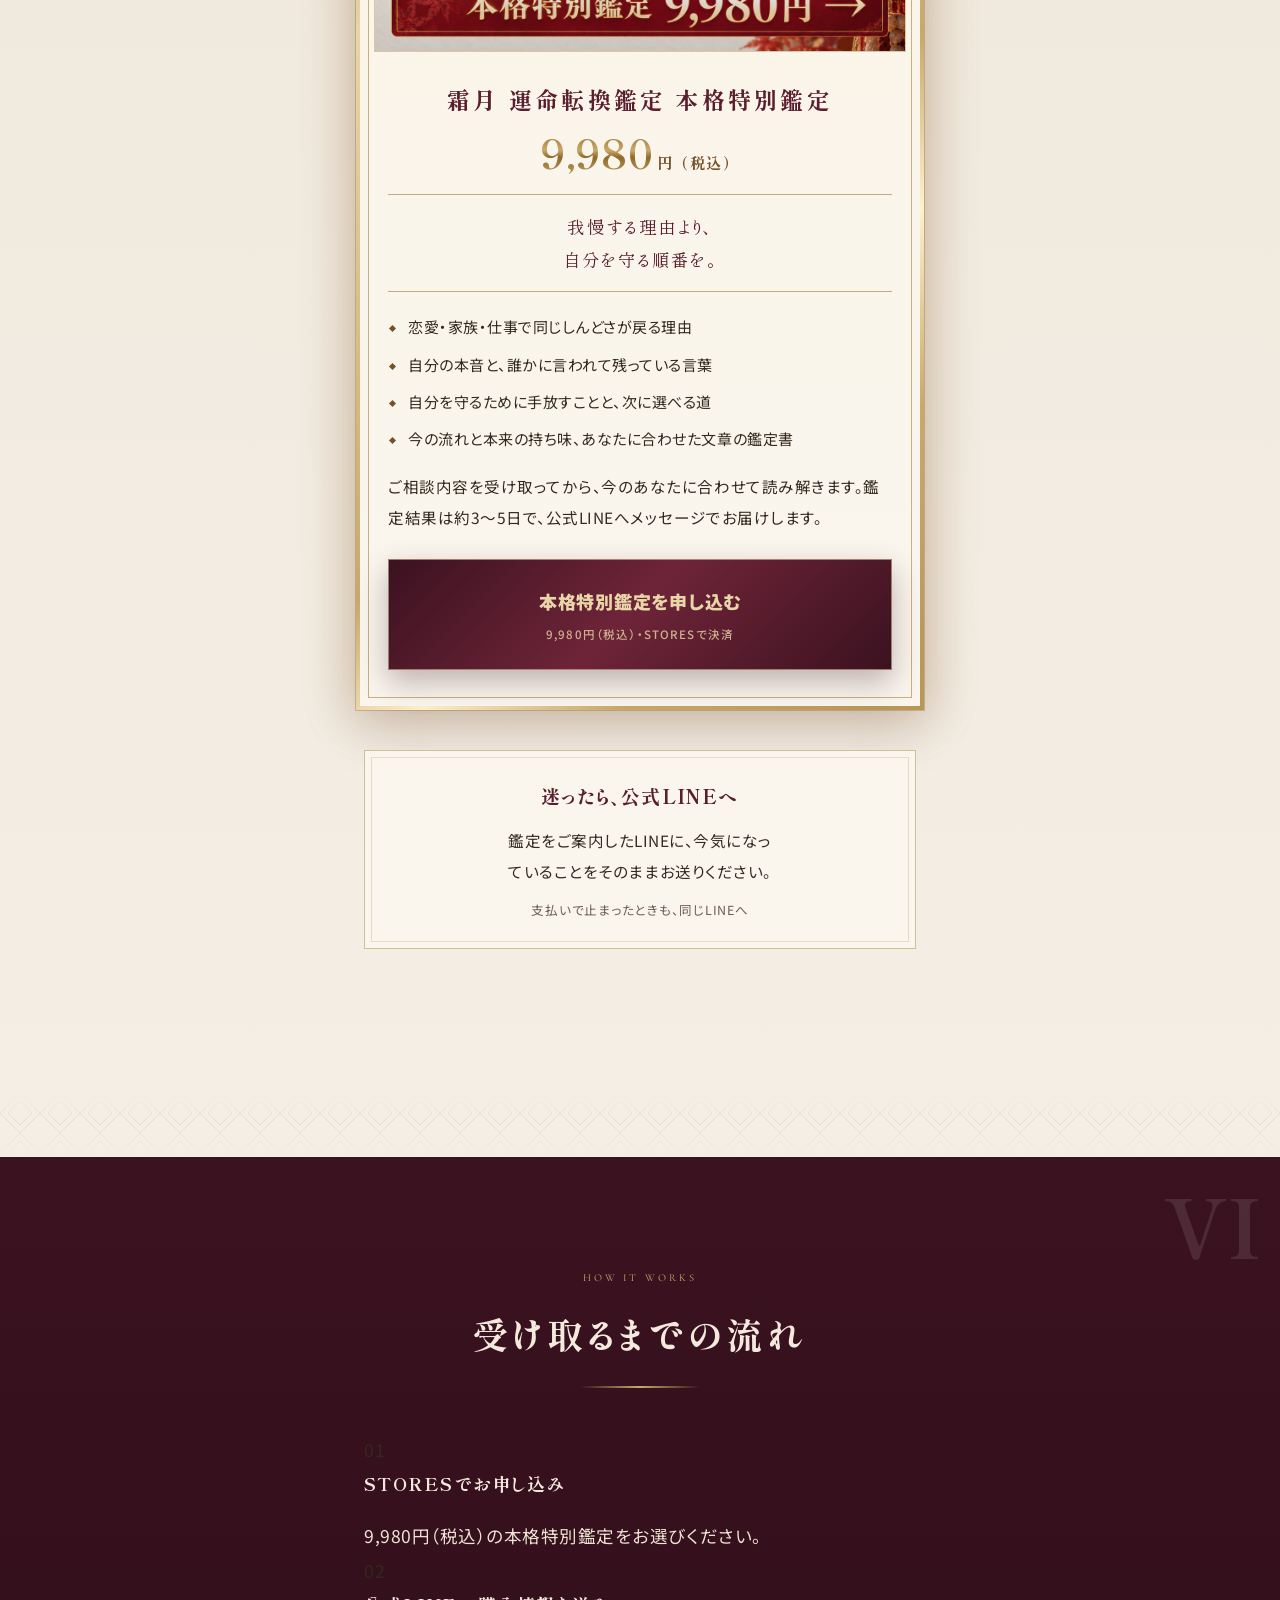
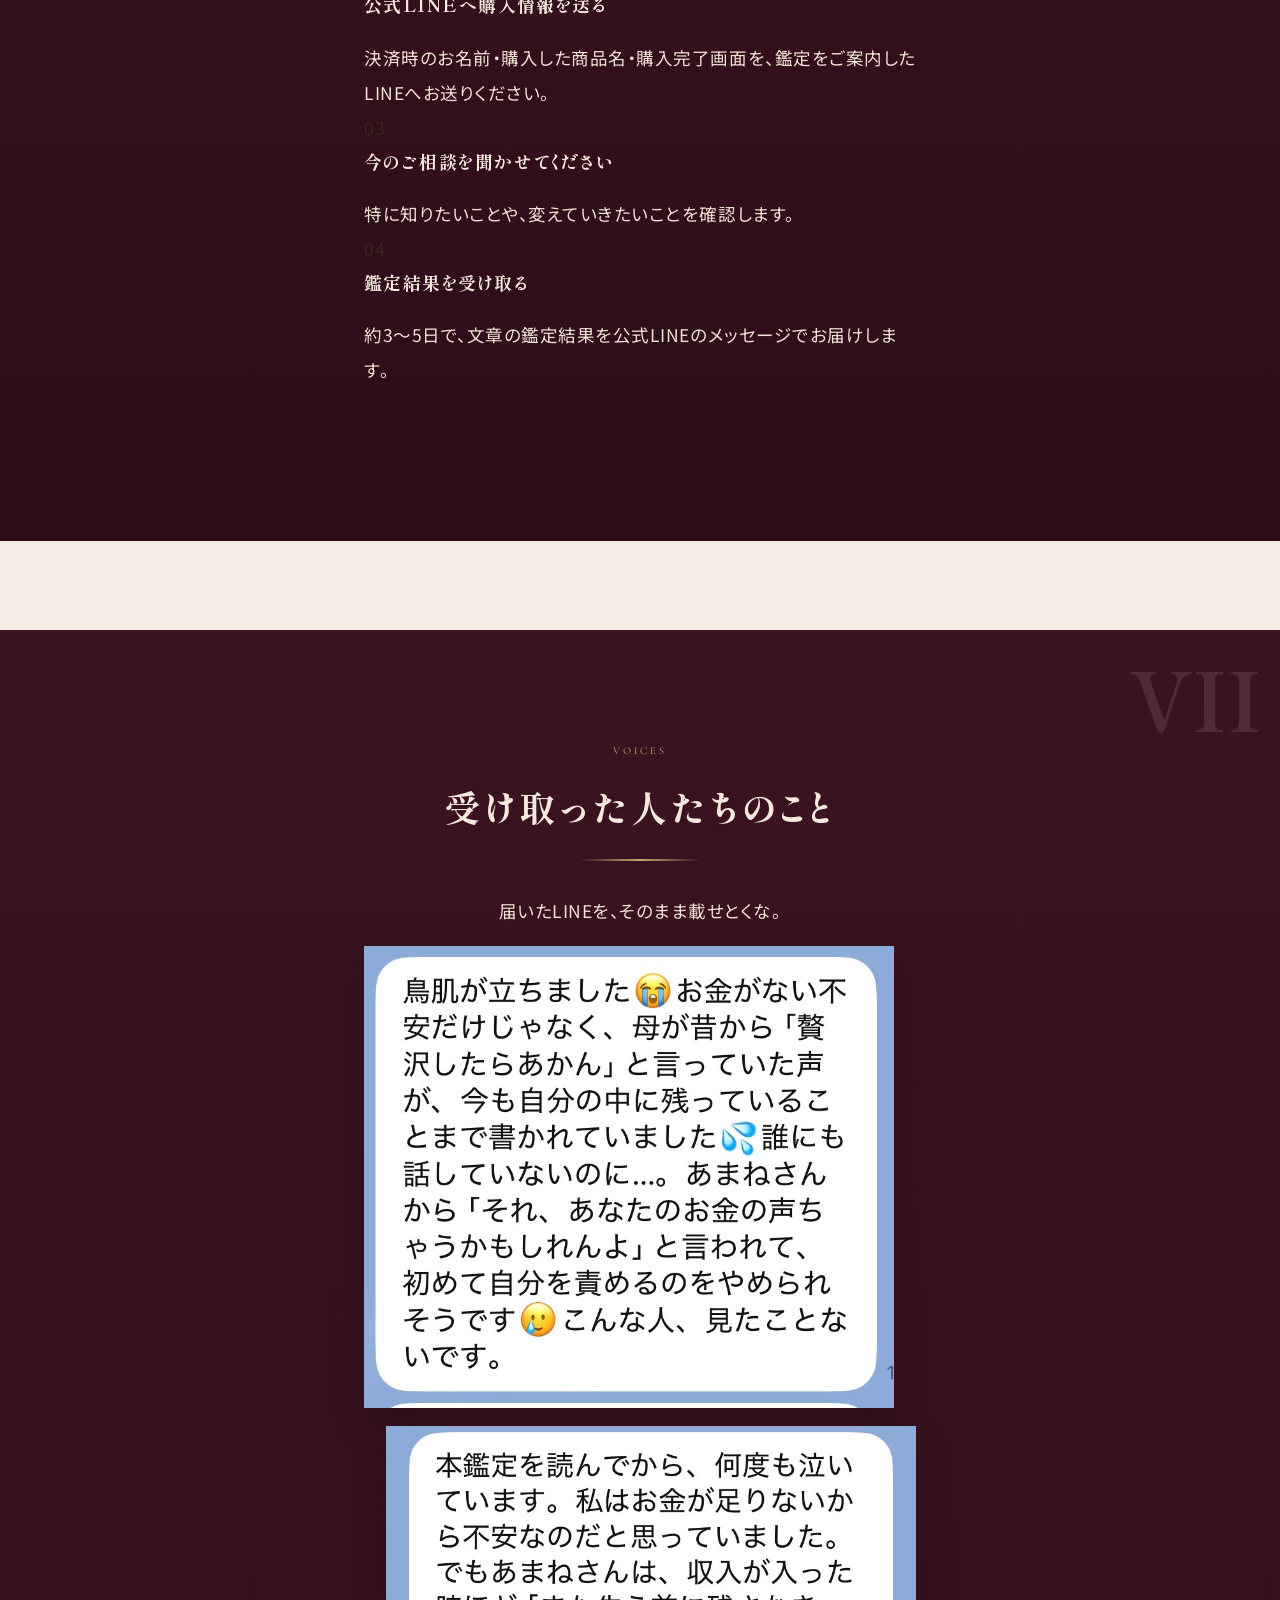
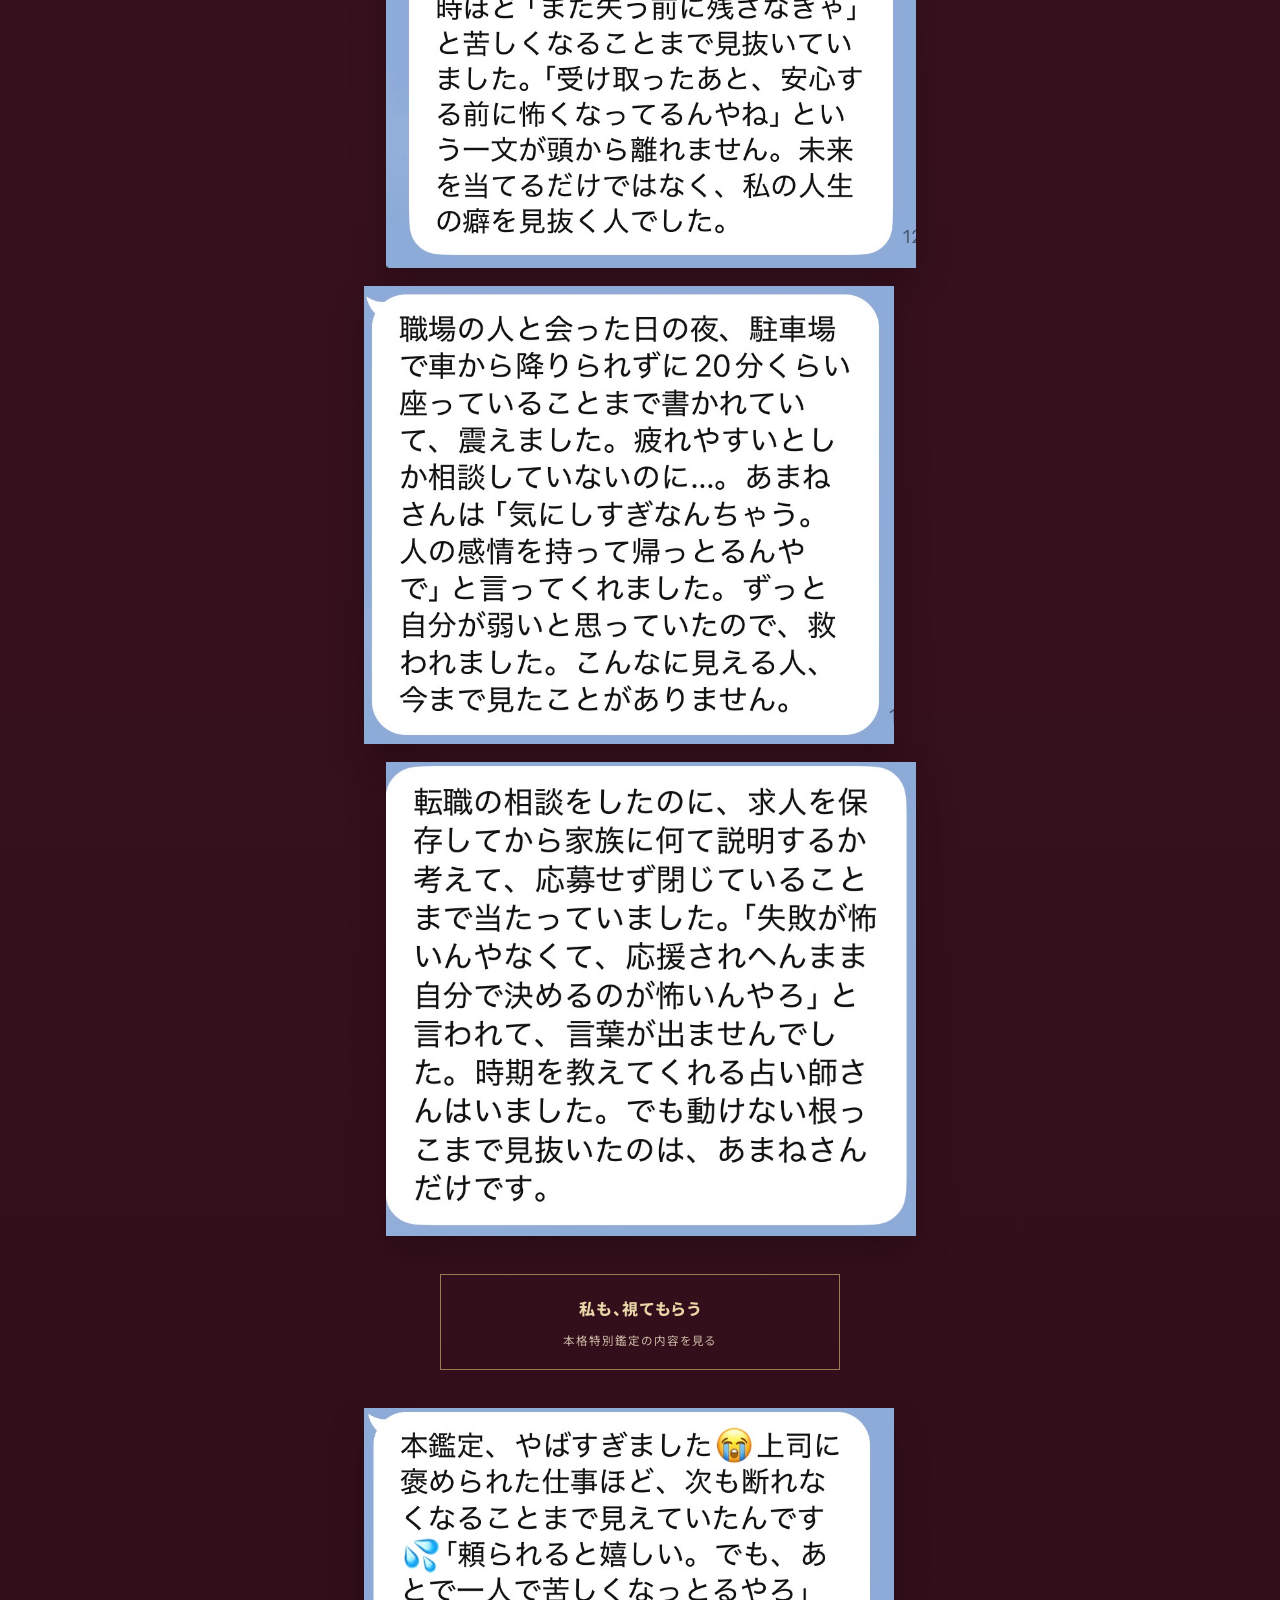
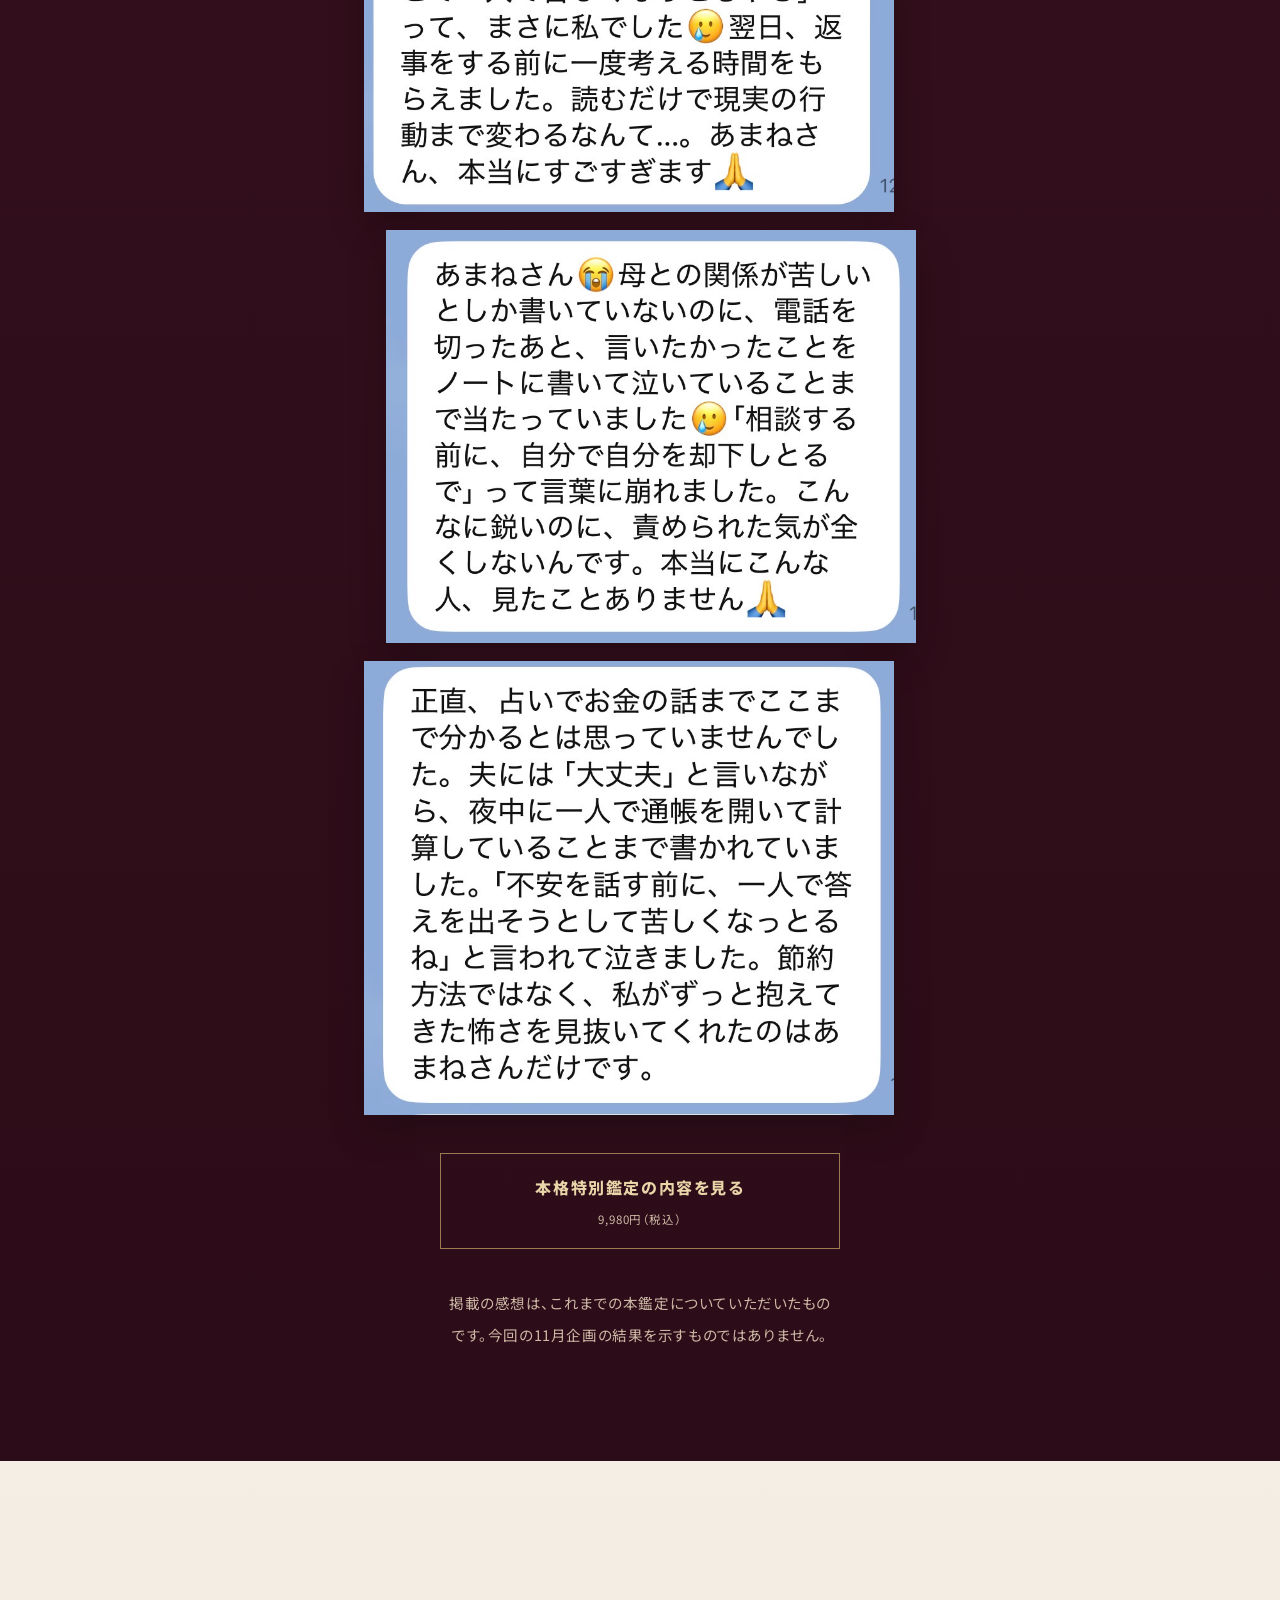
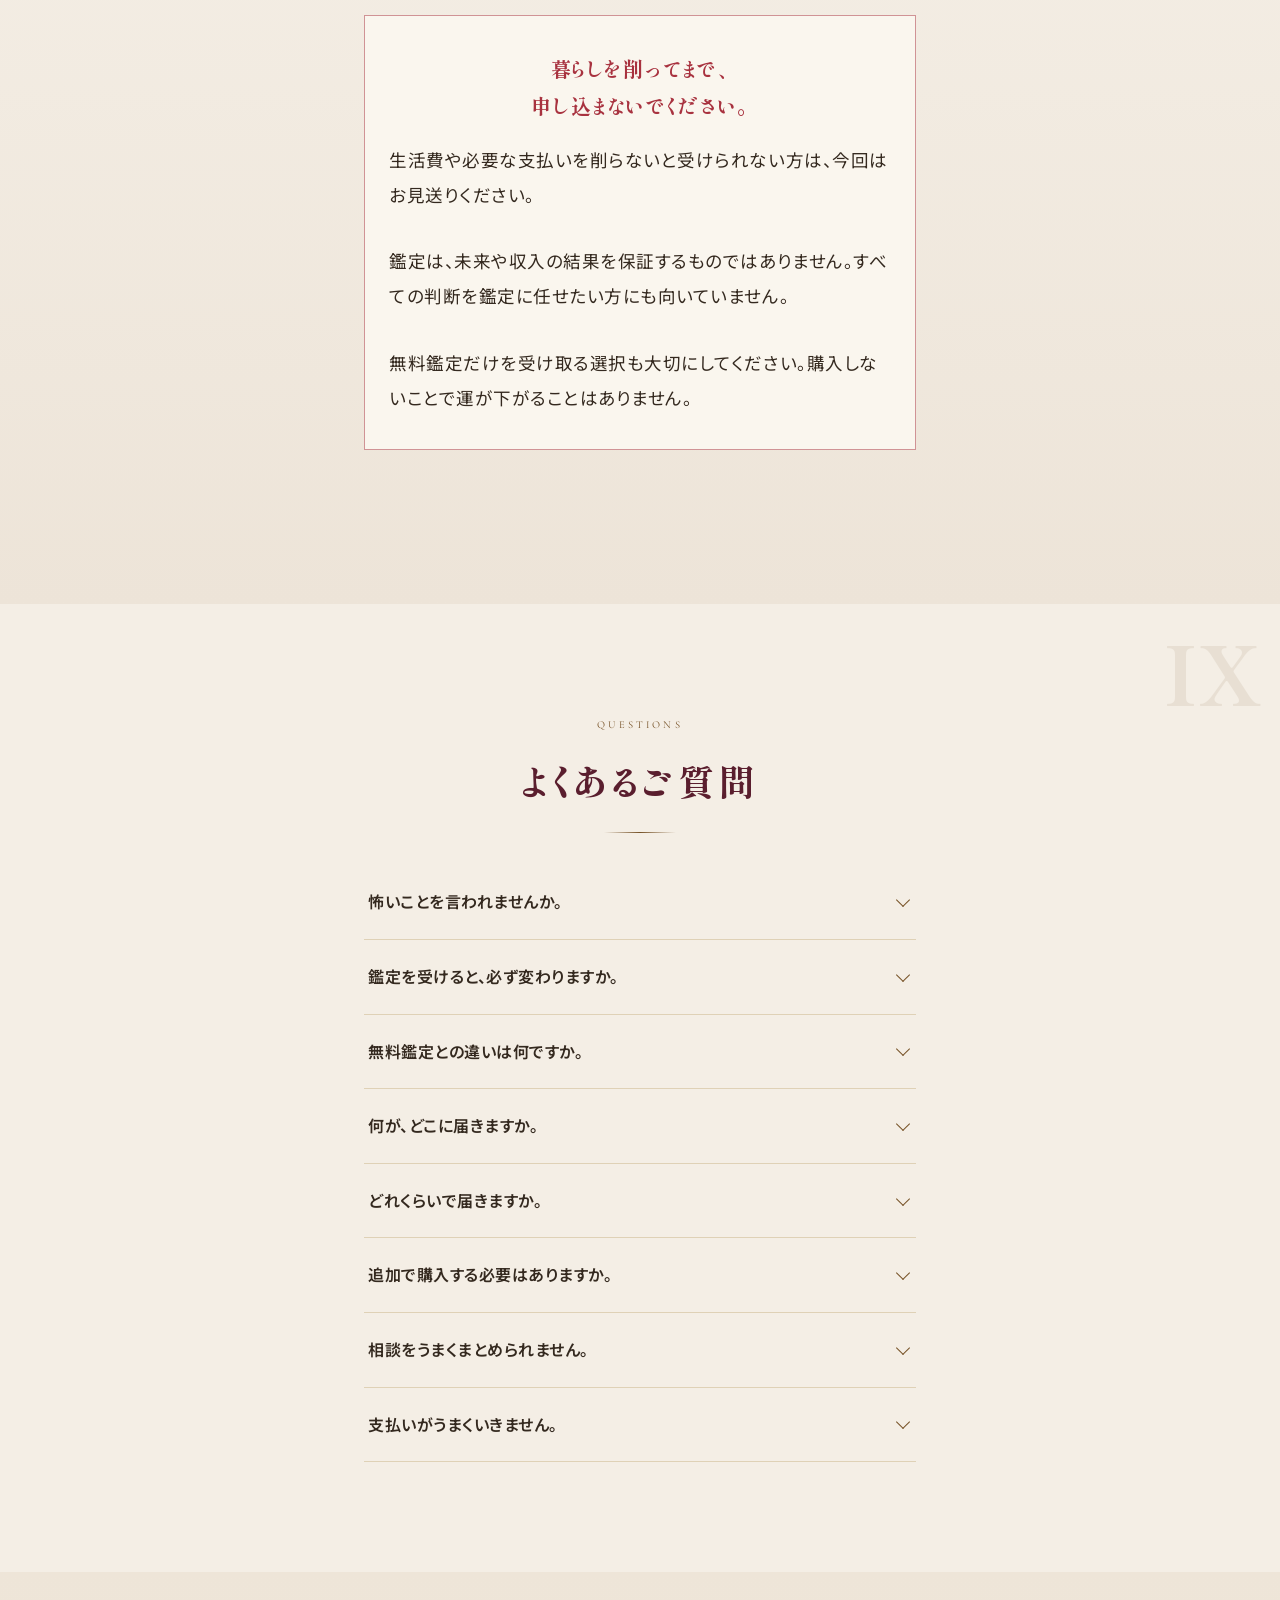
==== commit 7cc621b7: "Refine November reading LPs from account originals and N1 concerns" ====
--- a/202611-amane/index.html
+++ b/202611-amane/index.html
@@ -5,165 +5,51 @@
 <meta charset="utf-8"/>
 <meta content="width=device-width, initial-scale=1, viewport-fit=cover" name="viewport"/>
 <meta content="noindex" name="robots"/>
-<meta content="#F4EEE3" name="theme-color"/>
+<meta content="#F7F2EC" name="theme-color"/>
 <title>霜月 運命転換鑑定 本格特別鑑定｜あまね</title>
 <link href="https://fonts.googleapis.com" rel="preconnect"/>
 <link crossorigin="" href="https://fonts.gstatic.com" rel="preconnect"/>
 <link href="https://fonts.googleapis.com/css2?family=Shippori+Mincho+B1:wght@400;600;700;800&amp;family=Noto+Sans+JP:wght@400;500;700&amp;family=Cormorant+Garamond:wght@300;500;600&amp;display=swap" rel="stylesheet"/>
-<link href="reference-assets/lp.css?v=20261101" rel="stylesheet"/>
-<link href="reference-assets/theme-aki-amane.css?v=20261101" rel="stylesheet"/>
-<style>:root{--bg:#f4eee5;--bg2:#e9dfd1;--bg3:#e9dfd1;--gold:#765227;--gold-hi:#765227;--paper:#34291f;--mute:#6c5b51;--kon:#e9dfd1}.hero-person img{object-fit:cover;animation:none!important;transform:none!important}.hero-person::after,.hero-flare{display:none!important}.hero-copy .tag{background:transparent;color:#34291f;border:1px solid var(--gold)}.hero-person{opacity:1}.hero{min-height:650px}.hero-copy{text-shadow:0 2px 10px #0007}.hero::after{opacity:.2}.rv,.rv-b,.rv-s,.lines .ln,.stag>*{opacity:1!important;transform:none!important;filter:none!important}.connection-pending{pointer-events:none;opacity:.55}.num-gold{color:#765227}.november-offer{display:block!important}.november-offer p{font-size:13px}.hero-copy .lead{font-size:20px}.s-light{color:#34291f}.hero-copy h1{font-size:clamp(32px,7vw,68px)}@media(max-width:600px){.hero{padding:0;min-height:0;display:flex;flex-direction:column}.hero-person{position:relative;inset:auto;width:100%;height:auto;aspect-ratio:1}.hero-person img{width:100%;height:100%;object-fit:contain}.hero::after{display:none}.hero-copy{position:relative;padding:30px 24px;text-shadow:none;color:#34291f}.hero-copy h1{font-size:32px}.item .thumb{aspect-ratio:1;height:auto}.item .thumb img{width:100%;height:auto}}</style></head>
+<link href="reference-assets/lp.css?v=20261022n1" rel="stylesheet"/>
+<link href="reference-assets/theme-amane.css?v=20261022n1" rel="stylesheet"/>
+<style>:root{--bg:#f4eee5;--bg2:#e9dfd1;--bg3:#e9dfd1;--gold:#765227;--gold-hi:#765227;--paper:#34291f;--mute:#6c5b51;--kon:#e9dfd1}.rv,.rv-s,.rv-b,.ln,.stag>*{opacity:1!important;transform:none!important;filter:none!important}.hero-person img{animation:none!important;transform:none!important}.hero-flare{display:none}.hero-copy .tag{background:transparent;border:1px solid var(--gold);color:inherit}.november-note{padding:42px 24px;text-align:center;max-width:760px;margin:auto}.november-note .big{font-size:clamp(24px,5vw,34px)}.item .thumb{aspect-ratio:1;height:auto}.item .thumb img{width:100%;height:auto}.price{opacity:1!important;transform:none!important}.s-light{color:#34291f}.hero-copy h1{font-size:clamp(32px,6vw,62px)}.layer b{font-size:16px}.pbtn{min-height:60px}.step h3{font-size:18px}.november-note p{max-width:660px;margin:18px auto}@media(max-width:600px){.hero{min-height:0;display:flex;flex-direction:column;padding:0}.hero-person{position:relative;inset:auto;width:100%;height:auto;aspect-ratio:1}.hero-person img{width:100%;height:100%;object-fit:cover}.hero::after{display:none}.hero-copy{padding:30px 24px;text-shadow:none;color:#34291f}.hero-copy h1{font-size:32px}.hero-copy .lead{font-size:17px}.strata{padding-left:34px}}</style></head>
 
 <body class="ed">
 <div aria-hidden="true" class="prog"><i id="progbar"></i></div>
-<div aria-hidden="true" class="momiji-fall"><i></i><i></i><i></i><i></i><i></i><i></i><i></i><i></i><i></i><i></i><i></i><i></i><i></i><i></i><i></i><i></i><i></i><i></i></div>
 
 <header class="hero">
 <div class="hero-person">
-<img alt="霜月 運命転換鑑定 本格特別鑑定" fetchpriority="high" src="reference-assets/product.png"/>
-<div aria-hidden="true" class="hero-flare"></div>
+<img alt="あまね" fetchpriority="high" src="https://amane-spiritual.github.io/lp/img/amane/a_hero_tarot.jpg" style="object-position:center 14%"/>
 </div>
 <div aria-hidden="true" class="particles" id="particles"></div>
 <div class="hero-copy">
-<div class="lead rv">霜月 運命転換鑑定</div>
-<h1 class="lines"><span class="ln">今年の分は、</span><br/><span class="ln">今年のうちに</span><br/><span class="ln gg">抜いていき</span></h1>
-<div class="tag rv">無料鑑定を受け取ったあんたへ</div>
+<div class="lead rv">霜月 運命転換鑑定｜あまね</div>
+<h1 class="lines">また私が我慢すれば、<br/>それで終わると<br/>思ってへん？</h1>
+<div class="tag rv">無料鑑定を受け取った方へ</div>
 <div class="scrollcue rv"><span class="lat">SCROLL</span><i></i></div>
 </div>
-</header><div class="limited november-offer"><div class="limbox"><span class="lt">2026年11月の特別鑑定</span><div class="lh">無料鑑定を受け取った方へ</div><div class="ld">霜月 運命転換鑑定 本格特別鑑定<br/><b>9,980円（税込）</b></div><p>このページは有料の本鑑定のご案内です。</p></div></div>
+</header><div class="november-note"><p class="whisper">2026年11月の本格特別鑑定</p><p class="big">なぜ同じ相手や同じ言葉に振り回されるのか。どこから自分を守ればいいのか。</p><p>霜月 運命転換鑑定 本格特別鑑定<br/><b>9,980円（税込）</b></p><a class="minicta" href="#item">鑑定内容と料金を見る</a></div>
 
 
-<a class="minicta rv" href="#item" style="margin-top:26px">ご案内価格で鑑定を見る<span class="s">申し込みは1分で終わる</span></a>
+<a class="minicta rv" href="#item" style="margin-top:26px">限定料金で鑑定を見る<span class="s">申し込みは1分で終わる</span></a>
 
 <section class="s-ai">
-<div class="wrap">
-<div class="chapno">I</div>
-<div class="eyebrow lat">What you felt</div>
-<h2 class="lines"><span class="ln">手ぇ止まったやろ、</span><br/><span class="ln">あそこで</span></h2>
-<div class="gline"></div>
-<span class="tl rv">この章：手が止まった場所＝念が刺さってる場所</span>
-<div class="stag">
-<p class="lead-p">あの鑑定を読んでる途中、<span class="ew">どこかで手ぇ止まらんかった？</span></p>
-<p>「なんで分かんの」って、ちょっとゾッとした。<br/>「あ、それや」って、認めたくないのに認めた。<br/>ほんで少しだけ、泣きそうになった。</p>
-</div>
-<div class="big rv-b">それな、<br/><span class="wipe">偶然ちゃうで。</span></div>
-<div class="stag">
-<p>ほんで、今が11月っていうのにも意味がある。</p>
-<p>木が葉っぱを落とすんは、枯れたからちゃう。<br/><strong>次の春までに、要らんもんを手放してるだけや。</strong></p>
-<p>人も同じやねん。<br/>11月は、<span class="ew">刺さってた念がいちばん抜けやすい</span>時期や。<br/>一年ぶん溜め込んだもんが、ゆるむ季節やからな。</p>
-</div>
-<div class="quote stag">
-<p>手が止まった場所は、<br/>あんたがずっと<br/>一人で我慢してた場所。</p>
-<p>ゾッとした場所は、<br/>誰かの念か、古い言葉が<br/>刺さったままの場所や。</p>
-</div>
-<div class="rv">
-<p>「怖いけど、分かる」と思ったとこ。<br/><strong>そこはもう、あんたが自分を守り始めてる証拠やで。</strong></p>
-</div>
-<div class="tate rv">11月は、抜けやすい</div>
-
-<div aria-hidden="true" class="vline"></div>
-</div>
+<div class="wrap"><div class="chapno">I</div><div class="eyebrow lat">What you felt</div><h2 class="lines"><span class="ln">手ぇ止まったやろ、</span><br/><span class="ln">あそこで</span></h2><div class="gline"></div><div class="stag"><p class="lead-p">相手の機嫌を先に読んで、言いたいことを飲み込む。家に帰ってまで、あの一言を何度も思い出してしまう。</p><p>なぜ同じ相手や同じ言葉に振り回されるのか。どこから自分を守ればいいのか。</p><p>無料鑑定で気になった言葉があった方へ。まだしっくり来ていない方も、今のご相談を整理するところから始められます。</p></div></div>
 </section>
 <div aria-hidden="true" class="band"></div>
 
 <section class="s-dark">
-<div class="wrap">
-<div class="chapno">II</div>
-<div class="eyebrow lat">Not fortune-telling</div>
-<h2 class="lines"><span class="ln">鑑定は、</span><br/><span class="ln">当てもんちゃうねん</span></h2>
-<div class="gline"></div>
-<div class="stag">
-<p class="lead-p">先に言うとくな。<br/>私は「ほら当たったやろ、すごいやろ」がしたいんちゃう。<br/>怖いこと言うて、言うこと聞かせたいんでもない。</p>
-<p>私が届けたいんは、<span class="ew">あんたを守るための本当のこと</span>や。</p>
-</div>
-<div class="ph-full px rv-s">
-<img alt="窓辺に立つ人" decoding="async" loading="lazy" src="reference-assets/img/woman_03.jpg"/>
-<div class="ov rv-b">あんたが弱いから、<br/>狙われるんちゃう。</div>
-</div>
-<div class="stag">
-
-<p><span class="shu">「私が弱いから、狙われる」</span><br/><span class="shu">「私が気にしすぎなだけ」</span><br/><span class="shu">「私さえ我慢すれば」</span></p>
-</div>
-<div class="big rv-b">ちゃうで。</div>
-<div class="rv">
-<p>あんたは弱いんちゃう。<br/><strong>反応してくれそうな優しい人やから、寄ってこられてるだけや。</strong><br/>守り方を、誰にも教えてもらえへんかっただけやねん。</p>
-<p>職場の「普通はこうやろ」の人。既読のまま返事が来ん相手。母親の口ぐせ。<br/>相談の入口は違っても、視てるのは<span class="ew">同じ根っこ</span>や。</p>
-</div>
-<a class="minicta rv" href="#item">守り方を、視てもらう<span class="s">本格特別鑑定 9,980円</span></a>
-</div>
+<div class="wrap"><div class="chapno">II</div><div class="eyebrow lat">Not fortune-telling</div><h2 class="lines"><span class="ln">鑑定は、</span><br/><span class="ln">当てもんちゃうねん</span></h2><div class="gline"></div><div class="stag"><p>あんたが弱いから、だけで片づけんといて。何を受け取りすぎて、どこで本音を止めているのか。そこから一緒に視ていくで。</p><div class="big">自分を責めるための<br/>鑑定ではありません。</div><p>その場を丸く収めても、帰ってから休めへん。相手のことで頭がいっぱいになって、自分の時間まで削られてしまうことがあるやろ。</p></div></div>
 </section>
 
 <section class="s-ai-r">
-<div class="wrap">
-<div class="chapno">III</div>
-<div class="eyebrow lat">The difference</div>
-<h2 class="lines"><span class="ln">無料鑑定で</span><br/><span class="ln">視えたもん、</span><br/><span class="ln">まだ視てへんもん</span></h2>
-<div class="gline"></div>
-<span class="tl rv">この章：無料は2層まで。今回の鑑定は7層</span>
-<div class="stag">
-<p class="lead-p">無料鑑定で伝えたんは、<span class="ew">今あんたに何が刺さってるか</span>。そこまでや。</p>
-<p>それだけでも、肩が軽なった人は多い。</p>
-<p>でもな、正直に言うで。</p>
-<p>「軽なったのに、なんでまた戻んねん」<br/>そう思った日、あったやろ。</p>
-<p>逆に、無料鑑定がピンと来んかった人。それも同じや。<br/>表層しか視てへんから、まだ刺さってる場所に届いてへんだけやねん。</p>
-<p>「自分が何をしたいんか分からん」——そう書く人も、ほんまに多い。<br/>それも、誰かの念があんたの声を上書きしてるだけや。</p>
-</div>
-<div class="big rv-b"><span class="s">楽になるんと、</span>現実が変わるんは、<br/><span class="wipe">別もんや。</span></div>
-<div class="stag">
-<p><span class="mk">当たってた。</span><br/><span class="mk">肩が軽なった。</span><br/><span class="mk">ちょっと泣いた。</span></p>
-<p>そこで終わったら、三日後、<strong>また同じ人に、同じ顔で振り回されてる。</strong></p>
-<p>刺さってる念を見つけただけで、<span class="ew">刺さる仕組み</span>はまだ変わってへんからや。</p>
-</div>
-<div class="strata rv" style="--free-h:23.5%">
-<div aria-hidden="true" class="gauge"><i class="g1"></i><i class="g2"></i><b class="l1">無料鑑定<br/>ここまで</b><b class="l2">今回の鑑定<br/>ここまで</b></div>
-<div class="layer free" style="--d:0"><span class="lv">表層</span><b>今、何が刺さってるか</b><small>誰の念か。どこで気ぃ抜かれてるか。</small></div>
-<div class="layer free" style="--d:1"><span class="lv">その下</span><b>何にしんどくなってるか</b><small>言葉にできてる悩み。</small></div>
-<div class="layer deep" style="--d:2"><span class="lv">根っこ</span><b>なんで、あんたが狙われるんか</b><small>寄ってくる相手のタイプ。受け取りすぎる場所。</small></div>
-<div class="layer deep" style="--d:3"><span class="lv">古い声</span><b>誰の言葉を、自分の声やと思い込んでるか</b><small>母親、元彼、職場。刺さったままの口ぐせ。</small></div>
-<div class="layer deep" style="--d:4"><span class="lv">魂</span><b>魂のブレーキと、本来の力</b><small>まだ使えてへんもん。止めてるもん。</small></div>
-<div class="layer deep" style="--d:5"><span class="lv">この11月</span><b>年内に抜くもんと、置いていくもん</b><small>今年のうちに終わらせる関係・役割・我慢。</small></div>
-<div class="layer deep" style="--d:6"><span class="lv">これから</span><b>天命の流れと、舵の切り方</b><small>年明けの分岐。動く時期、待つ時期、整える順番。</small></div>
-<div class="cap">同じ場所を、7つの層で視るで</div>
-</div>
-<div class="quote stag">
-<p>無料鑑定は、<br/>「刺さってるで」と教えるもん。</p>
-<p>今回の鑑定は、<br/>年内に抜いて、自分を守るための<br/>守り方を渡すもんや。</p>
-</div>
-<a class="cta rv" href="#item">
-<span class="arrow">▼</span>
-<span class="btn">霜月 運命転換鑑定を受け取る</span>
-<span class="sub">▶ 鑑定の中身を見る</span>
-<span class="micro">本格特別鑑定 9,980円</span>
-</a>
-</div>
+<div class="wrap"><div class="chapno">III</div><div class="eyebrow lat">The difference</div><h2 class="lines"><span class="ln">無料鑑定で</span><br/><span class="ln">視えたもん、</span><br/><span class="ln">まだ視てへんもん</span></h2><div class="gline"></div><p>無料鑑定は、今のご相談を見つめる入口です。本鑑定では、繰り返しの理由と、ここから選べる道まで読み解きます。</p><div class="big">我慢する理由より、<br/>自分を守る順番を。</div><div class="strata" style="--free-h:33%"><div aria-hidden="true" class="gauge"><i class="g1"></i><i class="g2"></i><b class="l1">無料鑑定</b><b class="l2">本鑑定</b></div><div class="layer free" style="--d:0"><span class="lv">01</span><b>いま気になっていること</b></div><div class="layer free" style="--d:1"><span class="lv">02</span><b>現在の流れと感じている不安</b></div><div class="layer deep" style="--d:2"><span class="lv">03</span><b>恋愛・家族・仕事で同じしんどさが戻る理由</b></div><div class="layer deep" style="--d:3"><span class="lv">04</span><b>自分の本音と、誰かに言われて残っている言葉</b></div><div class="layer deep" style="--d:4"><span class="lv">05</span><b>自分を守るために手放すことと、次に選べる道</b></div><div class="layer deep" style="--d:5"><span class="lv">06</span><b>あなたの言葉に合わせた、これからの整え方</b></div></div><p>これはお金や人間関係の結果を約束するものではなく、今の自分を理解し、選ぶための鑑定書です。</p><a class="cta" href="#item"><span class="arrow">▼</span><span class="btn">本鑑定で分かることを見る</span><span class="sub">9,980円（税込）の1商品</span></a></div>
 </section>
 <div class="wrap"><div class="growline"></div></div>
 
 <section class="s-dark">
 <div class="wrap">
 <div class="chapno">IV</div>
-<div class="eyebrow lat">Before the year ends</div>
-<h2 class="lines"><span class="ln">来年に</span><br/><span class="ln">持っていかんといて</span></h2>
-<div class="gline"></div>
-<div class="stag">
-<p class="lead-p">毎年、年末が近づいたらこう思わへん？</p>
-<p><span class="mk">「今年も、何も変わらんかったな」</span></p>
-<p>ほんで年が明けて、また同じこと考える。<br/>その繰り返しに心当たりある人、めっちゃ多いで。</p>
-</div>
-<div class="big rv-b">変わらんかったんちゃう。<br/><span class="wipe">持ち越しただけや。</span></div>
-<div class="tate l rv">抜かんまま、年は越せる</div>
-<div class="stag">
-<p>切れんかった関係。<br/>言えんかった一言。<br/>「私さえ我慢したら」で飲み込んだ夜。</p>
-<p>それ抱えたまま年越したら、<strong>来年も同じ重さで始まんねん。</strong></p>
-<p>11月のうちに視とく意味は、そこや。<br/>年内に抜けるもんと、来年に回すもん。<br/><span class="ew">その線引きがいちばんしやすいんが、この季節</span>なんよ。</p>
-</div>
-<a class="minicta rv" href="#item">年内に、抜いときたい<span class="s">霜月 運命転換鑑定を見る</span></a>
-</div>
-</section>
-
-<section class="s-ai-r">
-<div class="wrap">
-<div class="chapno">V</div>
 <div class="eyebrow lat">If you hesitate</div>
 <h2 class="lines"><span class="ln">迷ってる人へ</span></h2>
 <div class="gline"></div>
@@ -179,7 +65,7 @@
 <li>知ってしまうんが、ちょっと怖い</li>
 </ul>
 <div class="ph wide px rv-s">
-<img alt="朝の光が差す部屋" decoding="async" loading="lazy" src="reference-assets/img/window_02.jpg"/>
+<img alt="朝の光が差す部屋" decoding="async" loading="lazy" src="https://amane-spiritual.github.io/lp/img/amane/window_02.jpg"/>
 </div>
 <div class="tate l rv">怖いのは、弱いからちゃう</div>
 <div class="stag">
@@ -187,212 +73,52 @@
 <p><strong>何回も期待して、何回も自分を責めてきたからや。</strong></p>
 <p>急かさへん。<br/>ただ、せっかく見つかった「刺さってる場所」を、<br/>また日常に埋めてほしくないだけやねん。</p>
 </div>
-<a class="minicta rv" href="#item">どんな鑑定か、見てみる<span class="s">中身が書いてあるで</span></a>
+<a class="minicta rv" href="#item">本格特別鑑定の内容を見る<span class="s">9,980円（税込）</span></a>
 </div>
 </section>
 
 <section class="s-ai" data-sticky-hide="" id="item">
-<div class="wrap">
-<div class="chapno">VI</div>
-<div class="eyebrow lat">The reading</div>
-<h2 class="lines"><span class="ln">霜月 運命転換鑑定</span></h2>
-<div class="gline"></div>
-<div class="stag">
-<p class="tc">一人ずつ、ちゃんと視る。</p>
-<p class="tc">視るんは、<span class="ew">今年のあんたの、いちばん深いとこ</span>や。</p>
-</div>
-
-<div aria-hidden="true" class="breath"><i></i></div>
-<div class="pre rv">根っこまで、視る</div>
-
-<div class="item rec">
-<div class="badge">11月だけの、特別鑑定や</div>
-<div class="thumb"><img alt="霜月 運命転換鑑定 本格特別鑑定" decoding="async" loading="lazy" onerror="this.parentNode.style.display='none'" src="reference-assets/product.png"/></div>
-<div class="pname">霜月 運命転換鑑定 本格特別鑑定</div>
-<div class="pr-stage">
-
-<div class="nanto">本格特別鑑定</div>
-<div class="price"><span class="num-gold">9,980</span><small>円</small></div>
-
-</div>
-<div class="goal">今年の分を抜いて、<br/>年明けの舵を取る</div>
-<p>今起きてることだけやなく、<strong>なんであんたがそれを引き寄せるんか</strong>を、魂の深いとこから視る。</p>
-<ul>
-<li>悩みの根っこと、同じ悩みに戻る理由</li>
-<li>魂のブレーキ・潜在意識で握ってる怖さ</li>
-<li>今回視えてる分岐、三つ</li>
-<li>今のあんたに合ってる道</li>
-<li>魂のテーマ</li>
-<li>この11月のうちに抜くべきもん</li>
-<li>仕事や商いの流れ、ご縁の流れ</li>
-<li>天命の流れと、年明けの舵取り</li>
-<li>ご相談に合わせた文章の鑑定書（何回でも読み返せる）</li>
-</ul>
-<p>同じ場所で何回もつまずいてる自覚がある人ほど、この時期はすっきり整理できる流れが出てるで。</p>
-<a class="pbtn" href="https://pmsdqb4c2p0emj0yagvc.stores.jp/items/6ad9b84193213a979e97731f" rel="noopener" target="_blank">霜月 運命転換鑑定を受け取る<span class="s">ご案内価格 9,980円</span></a>
-</div>
-<div class="whisper rv">
-      無理して受けるもんちゃう。<br/>今の暮らしを崩さん範囲で、ええねん。
-    </div>
-<div class="quote stag">
-<p>鑑定は、一人ずつ<br/>視て、書いてる。</p>
-<p>せやから、11月のうちに<br/>受けられる数に限りがあんねん。</p>
-</div>
-<div class="linebox rv">
-<div class="lh">迷ってることがあったら</div>
-<p>今の状況を、そのままLINEに送って。<br/>この鑑定が合うかどうか、私が返すわ。</p>
-<div class="ls">支払いで止まった時も、同じくLINEへ</div>
-</div>
-<div class="ph wide px rv-s">
-<img alt="お茶の時間" decoding="async" loading="lazy" src="reference-assets/img/tea_01.jpg"/>
-<div class="cap">迷ったら、そのままLINEに</div>
-</div>
-</div>
+<div class="wrap"><div class="chapno">V</div><div class="eyebrow lat">Your reading</div><h2>霜月 運命転換鑑定<br/>本格特別鑑定</h2><div class="gline"></div><p class="tc">今の悩みだけでなく、繰り返す理由と、これからの道まで。</p><div class="item rec"><div class="thumb"><img alt="霜月 運命転換鑑定 本格特別鑑定" loading="lazy" src="reference-assets/product.png"/></div><div class="pname">霜月 運命転換鑑定 本格特別鑑定</div><div class="price"><span class="num-gold">9,980</span><small>円（税込）</small></div><div class="goal">我慢する理由より、<br/>自分を守る順番を。</div><ul><li>恋愛・家族・仕事で同じしんどさが戻る理由</li><li>自分の本音と、誰かに言われて残っている言葉</li><li>自分を守るために手放すことと、次に選べる道</li><li>今の流れと本来の持ち味、あなたに合わせた文章の鑑定書</li></ul><p>ご相談内容を受け取ってから、今のあなたに合わせて読み解きます。鑑定結果は約3〜5日で、公式LINEへメッセージでお届けします。</p><a class="pbtn" href="https://pmsdqb4c2p0emj0yagvc.stores.jp/items/6ad9b84193213a979e97731f" rel="noopener" target="_blank">本格特別鑑定を申し込む<span class="s">9,980円（税込）・STORESで決済</span></a></div><div class="linebox"><div class="lh">迷ったら、公式LINEへ</div><p>鑑定をご案内したLINEに、今気になっていることをそのままお送りください。</p><div class="ls">支払いで止まったときも、同じLINEへ</div></div></div>
 </section>
 <div aria-hidden="true" class="band"></div>
 
 <section class="s-light">
-<div class="wrap">
-<div class="chapno">VII</div>
-<div class="eyebrow lat">The flow</div>
-<h2 class="lines"><span class="ln">受け取るまでの流れ</span></h2>
-<div class="gline"></div>
-<div class="steps stag">
-<div class="st">
-<span class="when">申し込み</span>
-<h4>買うてもらう</h4>
-<p>名前と、購入画面のスクショをLINEに送って。ここで一回、私が確認するで。</p>
-</div>
-<div class="st">
-<span class="when">確認とれたら</span>
-<h4>二回目の質問を送る</h4>
-<p>ここがいちばん大事なとこ。<br/>今いちばんしんどい瞬間。認めるんが怖かったこと。夜にふっと出てくる気持ち。<br/>上手に書かんでええ。思いついたままの言葉で大丈夫や。</p>
-</div>
-<div class="st">
-<span class="when">返事もろてから</span>
-<h4>その言葉ごと、深く視る</h4>
-<p>もろた言葉を一つずつ受け取りながら、なんで今この流れが来てんのかを視ていく。<br/>ここに時間かけたいから、<strong>約3〜5日</strong>もらってる。</p>
-</div>
-<div class="st">
-<span class="when">仕上がったら</span>
-<h4>鑑定書を届ける</h4>
-<p>読み終わったあと、そのまま置いとける長さで書く。何回でも読み返してな。</p>
-</div>
-</div>
-<div class="whisper rv">
-      申し込んで、はい終わり、ちゃうで。<br/>
-      あんたの言葉を聞いてから、書きはじめる。
-    </div>
-<a class="cta rv" href="#item">
-<span class="arrow">▼</span>
-<span class="btn">鑑定を申し込む</span>
-<span class="sub">▶ 受け取るまで、あと1分</span>
-</a>
-</div>
+<div class="wrap"><div class="chapno">VI</div><div class="eyebrow lat">How it works</div><h2>受け取るまでの流れ</h2><div class="gline"></div><div class="steps"><div class="step"><span class="n">01</span><div><h3>STORESでお申し込み</h3><p>9,980円（税込）の本格特別鑑定をお選びください。</p></div></div><div class="step"><span class="n">02</span><div><h3>公式LINEへ購入情報を送る</h3><p>決済時のお名前・購入した商品名・購入完了画面を、鑑定をご案内したLINEへお送りください。</p></div></div><div class="step"><span class="n">03</span><div><h3>今のご相談を聞かせてください</h3><p>特に知りたいことや、変えていきたいことを確認します。</p></div></div><div class="step"><span class="n">04</span><div><h3>鑑定結果を受け取る</h3><p>約3〜5日で、文章の鑑定結果を公式LINEのメッセージでお届けします。</p></div></div></div></div>
 </section>
 <div class="wrap"><div class="growline"></div></div>
 
 <section class="s-light">
 <div class="wrap">
-<div class="chapno">VIII</div>
+<div class="chapno">VII</div>
 <div class="eyebrow lat">Voices</div>
 <h2 class="lines"><span class="ln">受け取った人たちのこと</span></h2>
 <div class="gline"></div>
-<div class="rv"><p class="tc">届いたLINEを、そのまま載せてるで。</p></div>
-<figure class="shot rv"><img alt="受け取った人の感想" decoding="async" loading="lazy" onerror="this.parentNode.style.display='none'" src="reference-assets/img/k_01.jpg"/></figure>
-<figure class="shot rv"><img alt="受け取った人の感想" decoding="async" loading="lazy" onerror="this.parentNode.style.display='none'" src="reference-assets/img/k_02.jpg"/></figure>
-<figure class="shot rv"><img alt="受け取った人の感想" decoding="async" loading="lazy" onerror="this.parentNode.style.display='none'" src="reference-assets/img/k_03.jpg"/></figure>
-<figure class="shot rv"><img alt="受け取った人の感想" decoding="async" loading="lazy" onerror="this.parentNode.style.display='none'" src="reference-assets/img/k_04.jpg"/></figure>
-<a class="minicta rv" href="#item">私も、視てもらう<span class="s">霜月 運命転換鑑定を見る</span></a>
-<figure class="shot rv"><img alt="受け取った人の感想" decoding="async" loading="lazy" onerror="this.parentNode.style.display='none'" src="reference-assets/img/k_05.jpg"/></figure>
-<figure class="shot rv"><img alt="受け取った人の感想" decoding="async" loading="lazy" onerror="this.parentNode.style.display='none'" src="reference-assets/img/k_06.jpg"/></figure>
-<figure class="shot rv"><img alt="受け取った人の感想" decoding="async" loading="lazy" onerror="this.parentNode.style.display='none'" src="reference-assets/img/k_07.jpg"/></figure>
-<a class="minicta rv" href="#item">私も、抜いてもらう<span class="s">お申し込みは1分</span></a>
-</div>
+<div class="rv"><p class="tc">届いたLINEを、そのまま載せとくな。</p></div>
+
+<figure class="shot rv"><img alt="受け取った人の感想" decoding="async" loading="lazy" src="https://amane-spiritual.github.io/lp/img/amane/voices/k_01.jpg"/></figure>
+<figure class="shot rv"><img alt="受け取った人の感想" decoding="async" loading="lazy" src="https://amane-spiritual.github.io/lp/img/amane/voices/k_02.jpg"/></figure>
+<figure class="shot rv"><img alt="受け取った人の感想" decoding="async" loading="lazy" src="https://amane-spiritual.github.io/lp/img/amane/voices/k_03.jpg"/></figure>
+<figure class="shot rv"><img alt="受け取った人の感想" decoding="async" loading="lazy" src="https://amane-spiritual.github.io/lp/img/amane/voices/k_04.jpg"/></figure>
+<a class="minicta rv" href="#item">私も、視てもらう<span class="s">本格特別鑑定の内容を見る</span></a>
+<figure class="shot rv"><img alt="受け取った人の感想" decoding="async" loading="lazy" src="https://amane-spiritual.github.io/lp/img/amane/voices/k_05.jpg"/></figure>
+<figure class="shot rv"><img alt="受け取った人の感想" decoding="async" loading="lazy" src="https://amane-spiritual.github.io/lp/img/amane/voices/k_06.jpg"/></figure>
+<figure class="shot rv"><img alt="受け取った人の感想" decoding="async" loading="lazy" src="https://amane-spiritual.github.io/lp/img/amane/voices/k_07.jpg"/></figure>
+<a class="minicta rv" href="#item">本格特別鑑定の内容を見る<span class="s">9,980円（税込）</span></a>
+<p class="whisper">掲載の感想は、これまでの本鑑定についていただいたものです。今回の11月企画の結果を示すものではありません。</p></div>
 </section>
 
 <section class="s-ai-r">
-<div class="wrap">
-<div class="warn stag">
-<div class="eyebrow lat">Please do not</div>
-<h3>申し込まんといて<br/>ほしい人が、おる</h3>
-<p>今、生活がしんどくて、このお金を出すために何かを削らなあかん人。</p>
-<p><strong>今回は、見送ってな。</strong></p>
-<p>家族がおる人は、一回相談してから決めてや。<br/>暮らしを削ってまで受けるもんちゃう。</p>
-<p>無料鑑定で伝えたことを、何回でも読み返して。あれは本当のことや。</p>
-<p>状況が変わった時に、また来たらええ。<br/><strong>その時、私はここにおるから。</strong></p>
-</div>
-<div class="big rv-b" style="margin-top:46px">暮らしを壊さんと<br/>来られる人へ。</div>
-
-</div>
+<div class="wrap"><div class="warn"><h3>暮らしを削ってまで、<br/>申し込まないでください。</h3><p>生活費や必要な支払いを削らないと受けられない方は、今回はお見送りください。</p><p>鑑定は、未来や収入の結果を保証するものではありません。すべての判断を鑑定に任せたい方にも向いていません。</p><p>無料鑑定だけを受け取る選択も大切にしてください。購入しないことで運が下がることはありません。</p></div></div>
 </section>
 
 <section class="s-dark">
-<div class="wrap">
-<div class="chapno">X</div>
-<div class="eyebrow lat">Questions</div>
-<h2 class="sm lines"><span class="ln">よくある質問</span></h2>
-<div class="gline"></div>
-<div class="stag">
-<details class="faq"><summary>霜月 運命転換鑑定は、ふだんの鑑定と何が違いますか。</summary>
-<div class="ans">視る深さは同じや。違うんは、この11月のうちに何を抜いて、何を年明けに回すかまで、はっきり言うところ。季節の流れに合わせて視てるから、今の時期だけの案内にしてんねん。</div>
-</details>
-<details class="faq"><summary>怖いことを言われませんか。</summary>
-<div class="ans">言わへん。怖がらせて動かす鑑定は、私は絶対にせえへん。ただ、見んかったら同じことを繰り返しやすい部分は、正直に言う。</div>
-</details>
-<details class="faq"><summary>当たってなかったらどうしよう、と思ってしまいます。</summary>
-<div class="ans">鑑定は当てもんちゃう。読んだ時に「ゾッとした場所」を、あんた自身が見つけるためのもんや。全部が腑に落ちんでも、一つでも刺さる場所があったら、そこが今のあんたに要るとこや。</div>
-</details>
-<details class="faq"><summary>家族に知られませんか。</summary>
-<div class="ans">鑑定書はこのLINEにだけ届く。郵送物も、家に届くもんも一切ない。読む時間も場所も、あんたが決めてええ。</div>
-</details>
-<details class="faq"><summary>どれくらいで届きますか。</summary>
-<div class="ans">申し込みのあと、鑑定の前に聞きたいことをLINEで送る。返事をもらってから、約3〜5日ほどで仕上げて届けるで。</div>
-</details>
-
-<details class="faq"><summary>質問にうまく答えられる自信がありません。</summary>
-<div class="ans">大丈夫や。長く書かんでええ。思いついたままの言葉で送って。上手にまとめようとせんでええで。</div>
-</details>
-<details class="faq"><summary>お守りの石など、あとから何か買う必要はありますか。</summary>
-<div class="ans">ない。鑑定の中で、石や道具を買うように言うことはせえへん。追加のお金も一切かからん。</div>
-</details>
-<details class="faq"><summary>支払いがうまくいきません。</summary>
-<div class="ans">よくあることやから気にせんとき。エラーが出た、途中で止まった、どの方法がええか分からん。そのままLINEに送って。一緒に確認するわ。</div>
-</details>
-</div>
-<a class="minicta rv" href="#item">鑑定を申し込む<span class="s">霜月 運命転換鑑定</span></a>
-</div>
+<div class="wrap"><div class="chapno">IX</div><div class="eyebrow lat">Questions</div><h2>よくあるご質問</h2><div class="gline"></div><details class="faq"><summary>怖いことを言われませんか。</summary><div class="ans">不幸や霊障を断定したり、購入しないと悪いことが起きると伝えたりはしません。ご相談に合わないと感じたら、無理に申し込む必要はありません。</div></details><details class="faq"><summary>鑑定を受けると、必ず変わりますか。</summary><div class="ans">未来や収入、相手の気持ちなどの結果は保証できません。ご相談の背景を見つめ、自分で選ぶための手がかりをお届けするものです。</div></details><details class="faq"><summary>無料鑑定との違いは何ですか。</summary><div class="ans">無料鑑定は今の悩みを知る入口。本鑑定では、同じ悩みが続く背景と、これから整える順番、選べる道まで文章でお伝えします。</div></details><details class="faq"><summary>何が、どこに届きますか。</summary><div class="ans">ご相談に合わせた文章の鑑定書を、公式LINEのメッセージでお届けします。郵送物はありません。決済履歴や端末の通知などは、ご自身の設定をご確認ください。</div></details><details class="faq"><summary>どれくらいで届きますか。</summary><div class="ans">購入後、公式LINEへ決済時のお名前・購入した商品名・購入完了画面をお送りください。ご相談内容を確認し、約3〜5日で鑑定結果をお届けします。</div></details><details class="faq"><summary>追加で購入する必要はありますか。</summary><div class="ans">この鑑定は9,980円（税込）の1商品です。鑑定を受けるために、お守りや石などを追加で購入する必要はありません。</div></details><details class="faq"><summary>相談をうまくまとめられません。</summary><div class="ans">今いちばん気になることを、そのままの言葉でお送りください。長く、きれいに書く必要はありません。</div></details><details class="faq"><summary>支払いがうまくいきません。</summary><div class="ans">エラー画面や、どの段階で止まったかを、鑑定をご案内した公式LINEへお送りください。</div></details></div>
 </section>
 
 <section class="s-ai">
-<div class="wrap">
-<div class="chapno">XI</div>
-<div class="eyebrow lat">From Amane</div>
-<h2 class="lines"><span class="ln">最後に</span></h2>
-<div class="gline"></div>
-<div class="ph portrait rv-s">
-<img alt="あまね" decoding="async" loading="lazy" onerror="this.onerror=null;this.src='../img/amane/aki_amane.jpg';this.alt='';" src="reference-assets/img/a_portrait.jpg"/>
-</div>
-<div class="stag">
-<p class="lead-p">私も昔、この力のせいでいじめられてた。</p>
-<p>相手の寂しさまで視えてしもて、それでも傷ついた。<br/>誰にも言えんと泣いてた時、神社の鈴の音だけがやけにはっきり聞こえてな。</p>
-<p>「視えるんやったら、責めるためやなく、<span class="ew">守るために使い</span>」<br/>そう受け取ったんが、私の原点や。</p>
-<p>せやから私の鑑定は、当てるより守る。<br/><strong>怖がらせたいんちゃう。これ以上あんたが自分を責めんでええように、本当のことを言うてる。</strong></p>
-<p>あの鑑定で視えたもんの<span class="ew">奥</span>が、まだ残ってる。</p>
-<p>11月は、年末へ向けて<span class="ew">抜けやすい</span>季節や。<br/>あんたがこの時期にここまで来たこと自体に、意味があんねん。</p>
-</div>
-<div class="whisper rv">額の話やない。<br/>「このまま年を越すこと」が怖い人の話や。</div>
-
-<div class="sign rv">あまね</div>
-<a class="cta rv" href="#item">
-<span class="arrow">▼</span>
-<span class="btn">霜月 運命転換鑑定を受け取る</span>
-<span class="sub">▶ 本格特別鑑定 9,980円</span>
-
-</a>
-</div>
+<div class="wrap"><div class="chapno">X</div><div class="eyebrow lat">From あまね</div><h2>最後に</h2><div class="gline"></div><p>今年の残りまで、相手の機嫌だけで埋めんでええ。あんたが自分のために選べる道を、ちゃんと言葉にして渡すで。</p><p>あんたが弱いから、だけで片づけんといて。何を受け取りすぎて、どこで本音を止めているのか。そこから一緒に視ていくで。</p><div class="big">我慢する理由より、<br/>自分を守る順番を。</div><p class="sign">あまね</p><a class="cta" href="#item"><span class="arrow">▼</span><span class="btn">本格特別鑑定の内容を確認する</span><span class="sub">9,980円（税込）</span></a></div>
 </section>
-<footer><div class="wrap"><p>あまね｜2026年11月の特別鑑定</p><p><a href="https://pmsdqb4c2p0emj0yagvc.stores.jp/tokushoho" rel="noopener" target="_blank">特定商取引法に基づく表記</a></p><p>ご相談は、鑑定をご案内した公式LINEへ。</p></div></footer>
+<footer><div class="wrap"><p>あまね｜霜月 運命転換鑑定</p><a href="https://pmsdqb4c2p0emj0yagvc.stores.jp/tokushoho" rel="noopener" target="_blank">特定商取引法に基づく表記</a><p>ご相談は鑑定をご案内した公式LINEへ。</p></div></footer>
 
 
 
--- a/202611-amane/reference-assets/theme-amane.css
+++ b/202611-amane/reference-assets/theme-amane.css
@@ -0,0 +1,257 @@
+/* =====================================================================
+   あまね テーマ v2「アイボリー × ボルドー × シャンパンゴールド」（spi-sales-lp / theme-amane.css）
+   lp.css の後に読み込む。構造・文字階層・動きは共通、見た目だけ差し替える。
+   高級感の5原則：色数を絞る／角を立てる／金のヘアライン／余白／写真を大きく。
+   ピンク・白カード・角丸ピルは使わない（コスメEC化してチープに見える）。
+   ===================================================================== */
+:root{
+  --bg:#F3EDE3;  --bg2:#EEE6DA; --bg3:#F0E9DE;            /* 象牙・生成りの紙 */
+  --paper:#2A1F22;                                          /* 本文＝黒に近い葡萄墨 */
+  --mute:#8B7D80;
+  --gold:#B89A5E;  --gold-hi:#8F6B2B;  --gold-lo:#D9C48F;  /* シャンパンゴールド（紙の上は濃いめを文字に） */
+  --shu:#A8323F;                                            /* 辛口の深紅 */
+  --marker:rgba(217,196,143,.55);
+  --bdx:#5A1E2E; --bdx-d:#3B1220; --bdx-l:#7A2E42; --champ:#E8D5A8; --ivory:#FAF6EE;
+  --cream:#3B1220; --ink:#F3E9DC; --ink2:#CDB9A6; --kon:#E8D5A8; --rose:#E8D5A8; --wis:#C9A96A; /* 明セクション→深いボルドーの間に反転 */
+  --cta-a:#3B1220; --cta-b:#6E2438; --cta-c:#8A3A4C; --cta-d:#3B1220; --cta-ink:#F6E9D2;
+}
+html{background:var(--bg)}
+body{background:var(--bg);color:var(--paper);position:relative}
+/* 紙の目（極薄ノイズ） */
+body::before{content:"";position:fixed;inset:0;pointer-events:none;z-index:0;opacity:.045;background-image:url("data:image/svg+xml;utf8,%3Csvg xmlns='http://www.w3.org/2000/svg' width='180' height='180'%3E%3Cfilter id='n'%3E%3CfeTurbulence type='fractalNoise' baseFrequency='.9' numOctaves='2' stitchTiles='stitch'/%3E%3C/filter%3E%3Crect width='180' height='180' filter='url(%23n)'/%3E%3C/svg%3E")}
+body>*{position:relative;z-index:1}
+strong{color:var(--shu)}
+em{color:var(--gold-hi)}
+
+/* 見出し・罫線 */
+h2{color:var(--bdx);letter-spacing:.12em}
+h2::after{background:linear-gradient(180deg,var(--gold),transparent)}
+h3{color:var(--bdx)}
+.chapno,.eyebrow{color:var(--gold)}
+.gline{background:linear-gradient(90deg,transparent,var(--gold),transparent);height:1px;width:72px}
+.orn::before,.orn::after{background:linear-gradient(90deg,transparent,var(--gold))}
+.orn i{background:var(--gold);box-shadow:none}
+.vline{background:linear-gradient(180deg,transparent,var(--gold),transparent)}
+.growline{background:linear-gradient(90deg,transparent,var(--gold),transparent)}
+.sign{color:var(--bdx)}
+.big{color:var(--bdx)}
+.big .g,.peak .l2 em{background:linear-gradient(115deg,#8F6B2B,#C9A96A 45%,#E8D5A8 52%,#8F6B2B 70%,#B89A5E);-webkit-background-clip:text;background-clip:text;color:transparent}
+.big .s{color:var(--mute)}
+.wipe::after{background:linear-gradient(90deg,transparent,var(--gold),transparent)}
+.gg{background:linear-gradient(115deg,#8F6B2B 0%,#C9A96A 28%,#E8D5A8 48%,#C9A96A 70%,#8F6B2B 100%);background-size:230% 100%;-webkit-background-clip:text;background-clip:text;color:transparent}
+.quote{color:var(--bdx);border-color:rgba(184,154,94,.5);background:transparent;padding:36px 26px}
+.quote::before,.quote::after{border-color:var(--gold);opacity:.9;width:18px;height:18px}
+.ew{color:var(--gold-hi)}
+.lead-p{color:var(--paper)}
+.whisper{color:var(--mute)}
+.peak .l2{color:var(--bdx)}
+.peak .l1,.peak .l3{color:var(--mute)}
+.mk{background:linear-gradient(transparent 62%,var(--marker) 62%,var(--marker) 94%,transparent 94%)}
+
+/* セクション：紙 ＋ 反転のボルドーの間 */
+.s-dark{background:var(--bg)}
+.s-ai{background:linear-gradient(180deg,#EEE5D8 0%,var(--bg) 100%)}
+.s-ai-r{background:linear-gradient(180deg,var(--bg) 0%,#EDE4D8 100%)}
+.s-light{background:linear-gradient(180deg,#3B1220,#2C0C18);color:#F3E9DC}
+.s-light h2,.s-light .big,.s-light h3{color:#F3E9DC}
+.s-light p{color:#EFE3D3}
+.s-light .eyebrow,.s-light .chapno{color:#C9A96A}
+.s-light .gline{background:linear-gradient(90deg,transparent,#C9A96A,transparent)}
+.s-light .whisper{color:#CDB9A6}
+.s-light strong{color:#F0C7A6}
+.s-light .quote{color:#F3E9DC;border-color:rgba(201,169,106,.5);background:transparent}
+.s-light .quote::before,.s-light .quote::after{border-color:#C9A96A}
+.s-light .ew{color:#E8D5A8}
+.s-light h2::after{background:linear-gradient(180deg,#C9A96A,transparent)}
+.s-light .cta .arrow,.s-light .cta .sub{color:#E8D5A8}
+.s-light .cta .micro{color:#CDB9A6}
+.s-light .cta .btn{background:linear-gradient(135deg,#8F6B2B,#C9A96A 45%,#E8D5A8 52%,#C9A96A 60%,#8F6B2B);color:#2C0C18;text-shadow:none;box-shadow:0 12px 32px rgba(0,0,0,.35)}
+.s-light .minicta{border-color:rgba(201,169,106,.7);background:transparent;color:#E8D5A8;box-shadow:none}
+.s-light .minicta .s{color:#CDB9A6}
+.s-light .steps .st::before{background:#3B1220;color:#E8D5A8;border-color:#C9A96A}
+.s-light .steps .st::after{background:linear-gradient(180deg,rgba(201,169,106,.5),rgba(201,169,106,.08))}
+.s-light .steps .st h4{color:#F3E9DC}
+.s-light .steps .st .when{color:#2C0C18;background:#E8D5A8;border:none}
+.s-light .steps .st p{color:#EFE3D3}
+.s-light .shot img{box-shadow:0 12px 34px rgba(0,0,0,.4)}
+.s-light .stat .num{background:linear-gradient(180deg,#F6E9C9,#C9A96A 50%,#8F6B2B 66%,#E8D5A8);-webkit-background-clip:text;background-clip:text}
+.s-light .stat .unit{-webkit-text-fill-color:#E8D5A8}
+.s-light .stat .lbl{color:#CDB9A6}
+
+/* 帯：金の菱つなぎ（極細） */
+.band{height:64px;background-image:url("data:image/svg+xml;utf8,%3Csvg xmlns='http://www.w3.org/2000/svg' width='40' height='40'%3E%3Cg fill='none' stroke='%23B89A5E' stroke-opacity='.28' stroke-width='.8'%3E%3Cpath d='M20 0L40 20L20 40L0 20Z'/%3E%3Cpath d='M20 8L32 20L20 32L8 20Z'/%3E%3C/g%3E%3C/svg%3E");background-size:40px 40px;-webkit-mask-image:linear-gradient(180deg,transparent,#000 45%,transparent);mask-image:linear-gradient(180deg,transparent,#000 45%,transparent)}
+
+/* 進捗バー・粒子 */
+.prog i{background:linear-gradient(90deg,var(--gold-lo),var(--gold-hi));box-shadow:none}
+.particle{background:radial-gradient(circle,rgba(184,154,94,.9) 0%,rgba(184,154,94,0) 70%)}
+
+/* ヒーロー：紙の上に縦長の写真を金のヘアラインで額装 */
+.hero{background:linear-gradient(180deg,#E9DFD2 0%,var(--bg) 100%);min-height:auto;padding:22px 0 6px}
+.hero-person{height:auto;width:calc(100% - 48px);max-width:400px;aspect-ratio:4/5;margin:0 auto;border-radius:0;overflow:hidden;box-shadow:0 22px 50px rgba(59,18,32,.28);position:relative}
+.hero-person::before{content:"";position:absolute;inset:10px;border:1px solid rgba(232,213,168,.75);z-index:3;pointer-events:none}
+.hero-person img{object-position:center 18%;animation:heroDrift 34s ease-in-out infinite alternate;transform:scale(1.02)}
+.hero-person::after{background:linear-gradient(180deg,transparent 60%,rgba(59,18,32,.28))}
+.hero-flare{display:none}
+.hero-copy{padding:28px 24px 30px}
+.hero-copy .lead{color:var(--gold-hi);letter-spacing:.4em;font-size:12.5px}
+.hero-copy h1{color:var(--bdx);letter-spacing:.08em}
+.hero-copy .tag{color:var(--bdx);border:1px solid rgba(184,154,94,.7);background:transparent;letter-spacing:.2em;font-size:12px}
+.scrollcue span{color:var(--mute)}
+.scrollcue i{background:linear-gradient(180deg,var(--gold),transparent)}
+
+/* 写真：金ヘアライン */
+.ph{position:relative}
+.ph::after{background:linear-gradient(180deg,rgba(42,31,34,.10),transparent 30%,transparent 70%,rgba(42,31,34,.30))}
+.ph.wide::before{content:"";position:absolute;inset:8px;border:1px solid rgba(232,213,168,.65);z-index:2;pointer-events:none}
+.ph .cap{color:#fff}
+.ph.portrait{background:transparent;padding:0;border:1px solid rgba(184,154,94,.6);box-shadow:0 18px 40px rgba(59,18,32,.2)}
+.ph.portrait::before{inset:8px;border-color:rgba(232,213,168,.7)}
+.ph-full::after{background:linear-gradient(180deg,var(--bg),transparent 22%,transparent 74%,var(--bg))}
+.ph-full img{filter:brightness(.88) saturate(.92)}
+.ph-full .ov{color:#fff}
+
+/* 限定ボックス：二重の金ヘアライン、リボンはボルドー */
+.limbox{border:1px solid rgba(184,154,94,.7);background:var(--ivory);box-shadow:0 14px 40px rgba(59,18,32,.10);padding:28px 18px 24px}
+.limbox::before{inset:5px;border:1px solid rgba(184,154,94,.35)}
+.limbox .lt{background:var(--bdx);color:var(--champ);letter-spacing:.3em;box-shadow:0 6px 16px rgba(59,18,32,.3)}
+.limbox .lh{color:var(--bdx)}
+.limbox .lh .g{color:var(--gold-hi)}
+.limbox .ld{color:var(--mute)}
+.limbox .ld b{color:var(--bdx)!important}
+.cd .u b{color:var(--bdx);text-shadow:none}
+.cd .u.s b{color:var(--shu)}
+.cd .u i{color:var(--mute)}
+.cd .sep{color:rgba(168,50,63,.7)}
+.cd-expired{color:var(--bdx)}
+.limbox .ln2{color:var(--gold-hi)}
+.limbox .ln2 b{color:var(--shu)!important}
+.stock .sl{color:var(--mute)}
+.stock .sl b{color:var(--shu)}
+.stock .bar{background:rgba(59,18,32,.08);border-color:rgba(184,154,94,.5);border-radius:0;height:7px}
+.stock .bar i{background:linear-gradient(90deg,#3B1220,#7A2E42 60%,#A8323F);box-shadow:none;border-radius:0}
+.stock .sn{color:var(--mute)}
+
+/* 混雑帯・LINE箱・特典 */
+.crowd{border:1px solid rgba(184,154,94,.55);background:var(--ivory);color:var(--paper)}
+.crowd.hot{border-color:rgba(168,50,63,.55);background:var(--ivory)}
+.crowd b{color:var(--bdx)}
+.crowd .ct{color:var(--shu)}
+.crowd .dot{background:var(--shu);box-shadow:0 0 0 0 rgba(168,50,63,.6)}
+@keyframes crowdPulse{0%{box-shadow:0 0 0 0 rgba(168,50,63,.6)}100%{box-shadow:0 0 0 12px rgba(168,50,63,0)}}
+.linebox{border:1px solid rgba(184,154,94,.6);background:var(--ivory);box-shadow:none;position:relative}
+.linebox::before{content:"";position:absolute;inset:6px;border:1px solid rgba(184,154,94,.3);pointer-events:none}
+.linebox .lh{color:var(--bdx)}
+.linebox .ls{color:var(--mute)}
+.bonus{border:1px solid var(--gold);background:var(--ivory);box-shadow:0 14px 40px rgba(59,18,32,.10),inset 0 0 0 5px var(--ivory),inset 0 0 0 6px rgba(184,154,94,.35)}
+.bonus .bt{background:var(--bdx);color:var(--champ);letter-spacing:.3em}
+.bonus .bh{color:var(--bdx)}
+.bonus .bw{color:var(--mute)}
+.bonus .bw s{color:var(--paper)}
+.bonus .bfree{background:linear-gradient(180deg,#8F6B2B,#C9A96A 52%,#8F6B2B 68%,#E8D5A8);-webkit-background-clip:text;background-clip:text;color:transparent}
+.bonus .bn{color:var(--mute)}
+.gift{color:var(--gold-hi);border:1px solid rgba(184,154,94,.7);background:transparent;border-radius:0}
+
+/* CTA：角を立てる。強＝ボルドー塗り＋金ヘアライン、弱＝金ヘアラインのみ */
+.minicta{border:1px solid rgba(184,154,94,.8);background:transparent;color:var(--bdx);box-shadow:none;border-radius:0;letter-spacing:.1em}
+.minicta::after{background:linear-gradient(100deg,transparent,rgba(232,213,168,.35),transparent)}
+.minicta .s{color:var(--mute)}
+.cta .arrow{color:var(--gold)}
+.cta .btn{border-radius:0;background:linear-gradient(135deg,#3B1220 0%,#6E2438 45%,#8A3A4C 52%,#6E2438 60%,#3B1220 100%);background-size:200% 100%;color:var(--champ);letter-spacing:.16em;box-shadow:0 16px 36px rgba(59,18,32,.35),inset 0 0 0 1px rgba(232,213,168,.55),inset 0 0 0 4px #4A1728,inset 0 0 0 5px rgba(232,213,168,.35);text-shadow:none}
+.cta .btn::after{background:linear-gradient(100deg,transparent,rgba(255,255,255,.28),transparent)}
+.cta .sub{color:var(--bdx)}
+.cta .micro{color:var(--mute)}
+.sticky{background:linear-gradient(180deg,rgba(250,246,238,.85),rgba(250,246,238,.98));border-top:1px solid rgba(184,154,94,.6)}
+.sticky .lab{color:var(--gold-hi)}
+.sticky .lab .hot{color:var(--shu)}
+.sticky .lab .cdmini{color:var(--bdx)}
+.sticky .pricebox .p{background:linear-gradient(180deg,#8F6B2B,#C9A96A 50%,#8F6B2B 66%,#B89A5E);-webkit-background-clip:text;background-clip:text;color:transparent}
+.sticky .pricebox .p small{-webkit-text-fill-color:var(--gold-hi)}
+.sticky .pricebox .n{color:var(--mute)}
+.sticky .row a{border-radius:0;color:var(--champ);background:linear-gradient(135deg,#3B1220,#6E2438 48%,#3B1220);box-shadow:0 8px 22px rgba(59,18,32,.35),inset 0 0 0 1px rgba(232,213,168,.5);letter-spacing:.14em}
+
+/* 比較表・カード：白塗りをやめ、紙の上に金の二重ヘアライン */
+.vs{border:1px solid rgba(184,154,94,.7);background:var(--ivory)}
+.vs .r{border-bottom-color:rgba(184,154,94,.3)}
+.vs .c{color:var(--paper)}
+.vs .c:first-child{border-right-color:rgba(184,154,94,.3);color:var(--mute)}
+.vs .r.hd .c{background:#EEE5D8;color:var(--bdx)}
+.vs .r.hd .c:last-child{background:var(--bdx);color:var(--champ)}
+.vs .r.pr .c .v{color:var(--bdx)}
+.vs .r.pr .c:last-child .v{background:linear-gradient(180deg,#8F6B2B,#C9A96A 50%,#8F6B2B 66%,#B89A5E);-webkit-background-clip:text;background-clip:text;color:transparent}
+.vs .tick{color:var(--bdx)}
+.vs .tick::before{color:var(--gold)}
+.item,.plan{border:1px solid rgba(184,154,94,.7);background:var(--ivory);box-shadow:none;position:relative}
+.item::before,.plan::before{content:"";position:absolute;inset:6px;border:1px solid rgba(184,154,94,.3);pointer-events:none;z-index:0}
+.item>*,.plan>*{position:relative;z-index:1}
+.item.rec,.plan.rec{border:4px solid transparent;background:linear-gradient(180deg,#FBF4E6,var(--ivory)) padding-box,linear-gradient(135deg,#8F6B2B 0%,#E8D5A8 22%,#C9A96A 45%,#FFF1CC 52%,#C9A96A 60%,#8F6B2B 100%) border-box;background-size:auto,220% 100%;animation:goldFrame 6s ease-in-out infinite;box-shadow:0 0 0 1px rgba(143,107,43,.35),0 18px 50px rgba(59,18,32,.18),0 0 46px rgba(201,169,106,.45)}
+.item.rec::before,.plan.rec::before{inset:8px;border:1px solid rgba(184,154,94,.75)}
+@keyframes goldFrame{0%,100%{background-position:0 0,0% 0}50%{background-position:0 0,100% 0}}
+@keyframes recGlow{0%{box-shadow:0 0 0 1px rgba(143,107,43,.35),0 18px 50px rgba(59,18,32,.18),0 0 46px rgba(201,169,106,.45)}35%{box-shadow:0 0 0 1px rgba(143,107,43,.5),0 18px 70px rgba(59,18,32,.2),0 0 90px rgba(232,213,168,.85)}100%{box-shadow:0 0 0 1px rgba(143,107,43,.35),0 18px 50px rgba(59,18,32,.18),0 0 46px rgba(201,169,106,.45)}}
+.badge{background:var(--bdx);color:var(--champ);letter-spacing:.24em;box-shadow:0 6px 16px rgba(59,18,32,.3)}
+.thumb{margin:-12px -6px 22px;border:1px solid rgba(184,154,94,.5)}
+.rec .thumb{margin:-20px -14px 24px}
+.thumb::after{background:linear-gradient(180deg,transparent 70%,rgba(42,31,34,.2) 100%)}
+.pname{color:var(--bdx);letter-spacing:.14em}
+.pterm{color:var(--gold)}
+.was{color:var(--mute)}
+.price{color:var(--bdx)}
+.price small{color:var(--gold-hi)}
+.num-gold{background:linear-gradient(180deg,#8F6B2B 0%,#C9A96A 46%,#8F6B2B 62%,#B89A5E 100%);-webkit-background-clip:text;background-clip:text;color:transparent;filter:none}
+.goal{color:var(--bdx);border-color:rgba(184,154,94,.45)}
+.rec .goal{border-color:rgba(184,154,94,.8)}
+.honest{color:var(--mute)}
+.item ul li::before,.plan ul li::before{background:var(--gold)}
+.pbtn{border-radius:0;color:var(--bdx);border:1px solid rgba(184,154,94,.9);background:transparent;letter-spacing:.12em}
+.rec .pbtn{color:var(--champ);background:linear-gradient(135deg,#3B1220,#6E2438 48%,#3B1220);box-shadow:0 12px 28px rgba(59,18,32,.3),inset 0 0 0 1px rgba(232,213,168,.55);text-shadow:none}
+.pr-stage .was s::after{background:var(--shu)}
+.pr-stage .nanto{color:var(--shu)}
+.pr-stage .off{background:var(--bdx);color:var(--champ);border-radius:0;letter-spacing:.14em}
+.wave .rings i{border-color:rgba(184,154,94,.7);border-radius:0;transform:rotate(45deg);width:8px;height:8px}
+.wave .rings i.f{background:linear-gradient(135deg,#C9A96A,#8F6B2B);box-shadow:none}
+.wave .lbl{color:var(--mute)}
+.wave .cnt{color:var(--bdx)}
+.moonwrap .m{border-color:rgba(184,154,94,.8)}
+.moonwrap .m i{background:var(--gold)}
+.moonwrap.on .m4 i{background:linear-gradient(135deg,#E8D5A8,#8F6B2B)}
+.moonwrap .lb{color:var(--mute)}
+.dev{background:var(--ivory);border:1px solid rgba(184,154,94,.55);box-shadow:none}
+.dev::before,.dev::after{border-color:var(--gold)}
+.dev .no{color:var(--gold-hi)}
+.flow .fi{border:1px solid rgba(184,154,94,.55);background:var(--ivory)}
+.flow .fa{background:linear-gradient(180deg,var(--gold),transparent)}
+.flow .fa::after{border-color:var(--gold)}
+.flow .fi.last{border-color:var(--bdx);background:var(--bdx);color:var(--champ)}
+
+/* 深さ図・チェック・実績・流れ */
+.depth .band-label.f{color:var(--mute)}
+.depth .band-label.d{color:var(--gold-hi)}
+.depth .layer{border-left-color:rgba(184,154,94,.5)}
+.depth .layer .tag{color:var(--mute);border:1px solid rgba(184,154,94,.6);background:transparent;letter-spacing:.24em}
+.depth .layer .nm{color:var(--paper)}
+.depth .layer .sub{color:var(--mute)}
+.depth .layer.deep{background:linear-gradient(90deg,rgba(184,154,94,.14),transparent);border-left-color:var(--bdx)}
+.depth .layer.deep .tag{color:var(--bdx);border-color:rgba(90,30,46,.6)}
+.depth .layer.deep .nm{color:var(--bdx)}
+.depth .cap2{color:var(--mute)}
+.chk li{border-bottom-color:rgba(184,154,94,.35)}
+.chk li::before{border-color:rgba(184,154,94,.9)}
+.chk li::after{border-color:var(--bdx)}
+.chk li.on{background:linear-gradient(90deg,rgba(184,154,94,.12),transparent)}
+.stat .num{background:linear-gradient(180deg,#8F6B2B,#C9A96A 50%,#8F6B2B 66%,#B89A5E);-webkit-background-clip:text;background-clip:text;color:transparent}
+.stat .unit{-webkit-text-fill-color:var(--bdx)}
+.stat .lbl{color:var(--mute)}
+.steps .st::before{border-color:rgba(184,154,94,.9);color:var(--bdx);background:transparent}
+.steps .st::after{background:linear-gradient(180deg,rgba(184,154,94,.6),rgba(184,154,94,.1))}
+.steps .st h4{color:var(--bdx)}
+.steps .st .when{color:var(--gold-hi);border-color:rgba(184,154,94,.6)}
+
+/* 声・警告・FAQ・フッター */
+.shot img{box-shadow:0 12px 30px rgba(59,18,32,.16)}
+.warn{border:1px solid rgba(168,50,63,.5);background:var(--ivory)}
+.warn h3,.warn .eyebrow{color:var(--shu)}
+.faq{border-bottom-color:rgba(184,154,94,.35)}
+.faq summary{color:var(--paper)}
+.faq summary::after{border-color:var(--gold)}
+.faq .ans{color:#4A3A3E}
+footer{border-top-color:rgba(184,154,94,.4)}
+footer p,footer a{color:var(--mute)}
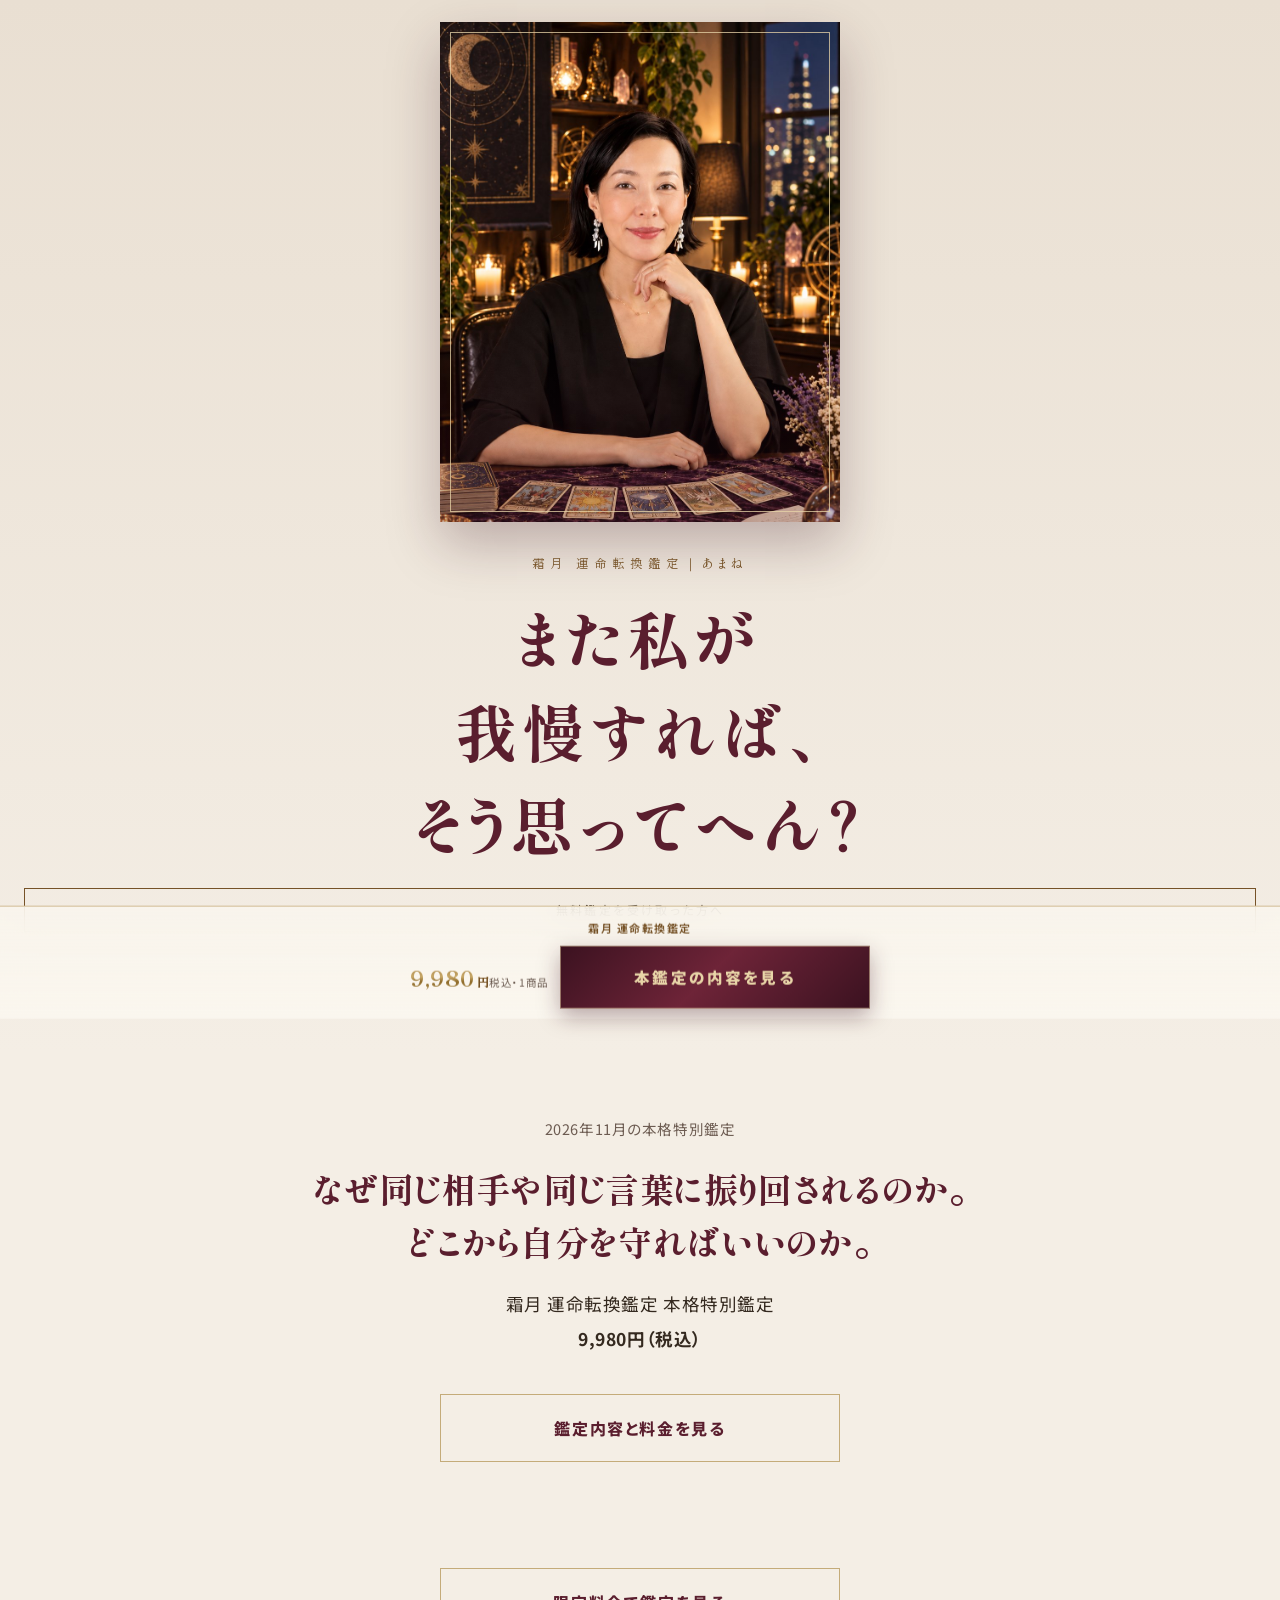
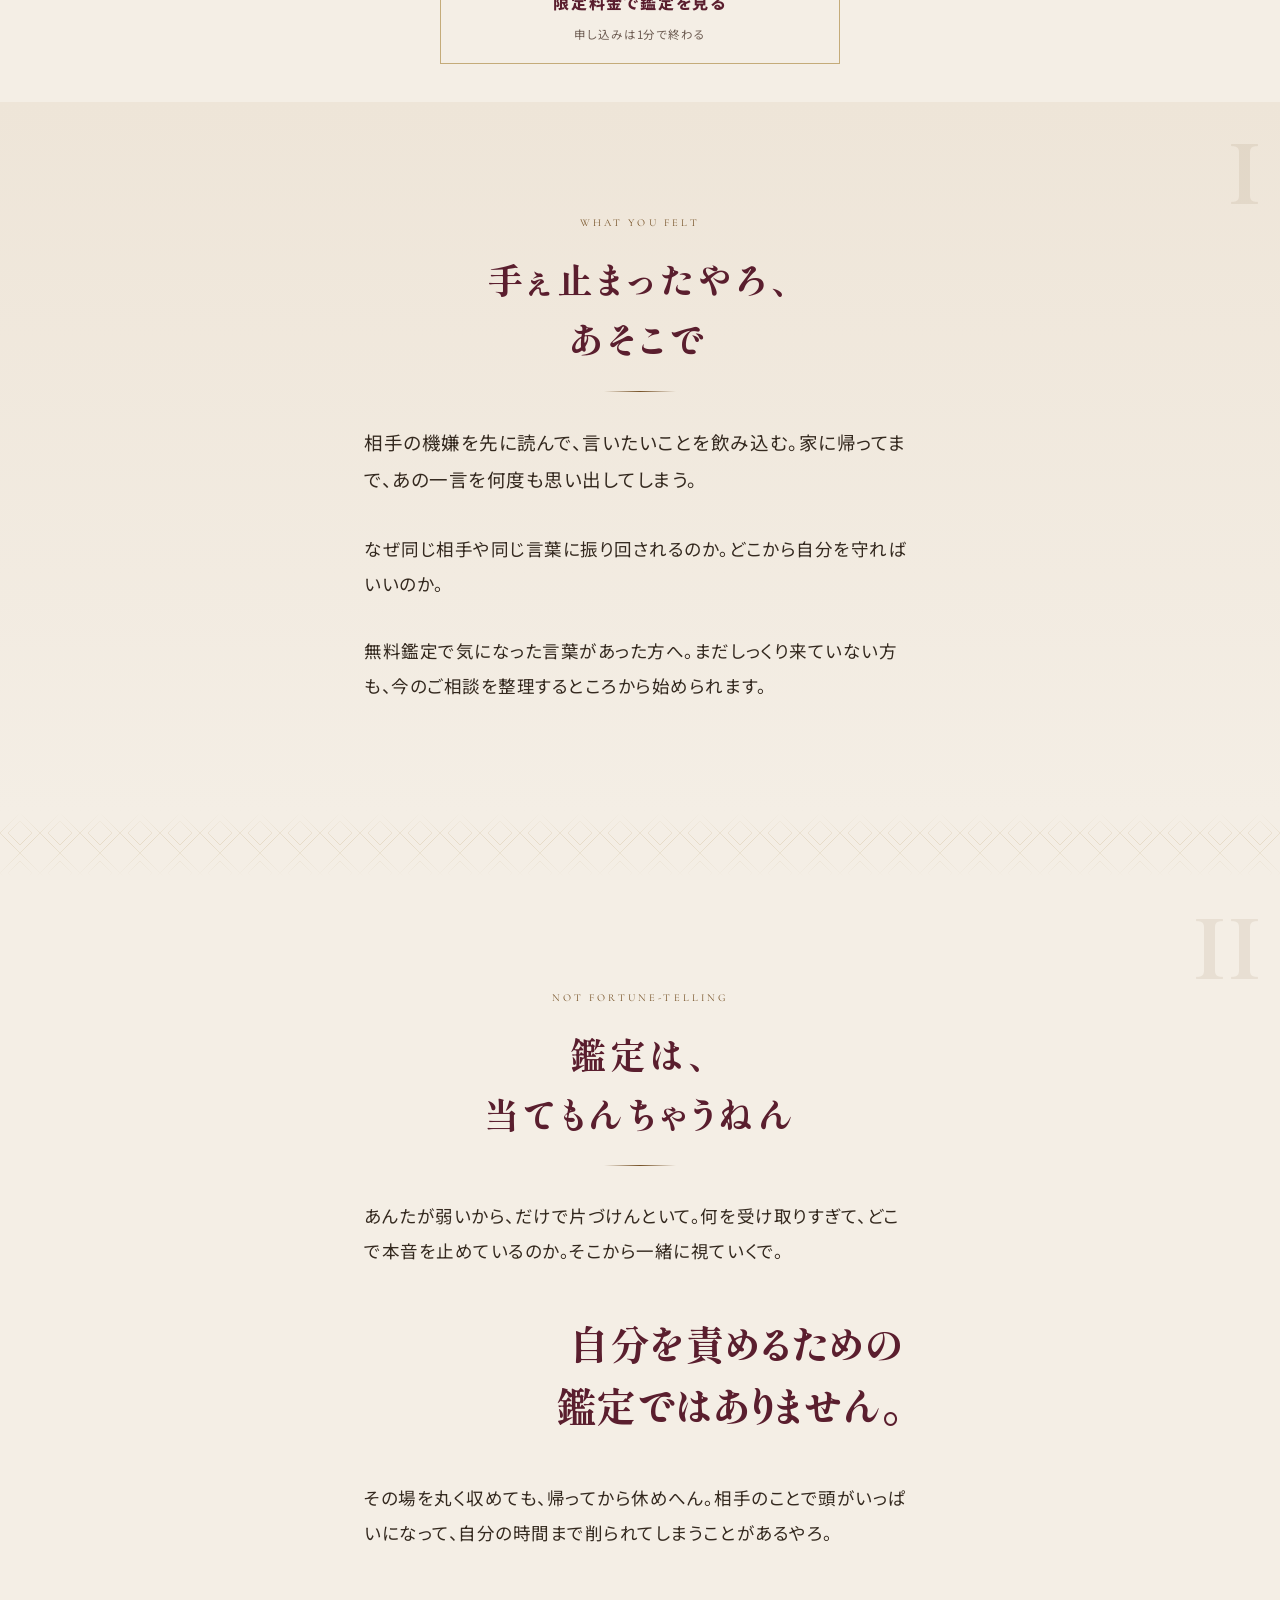
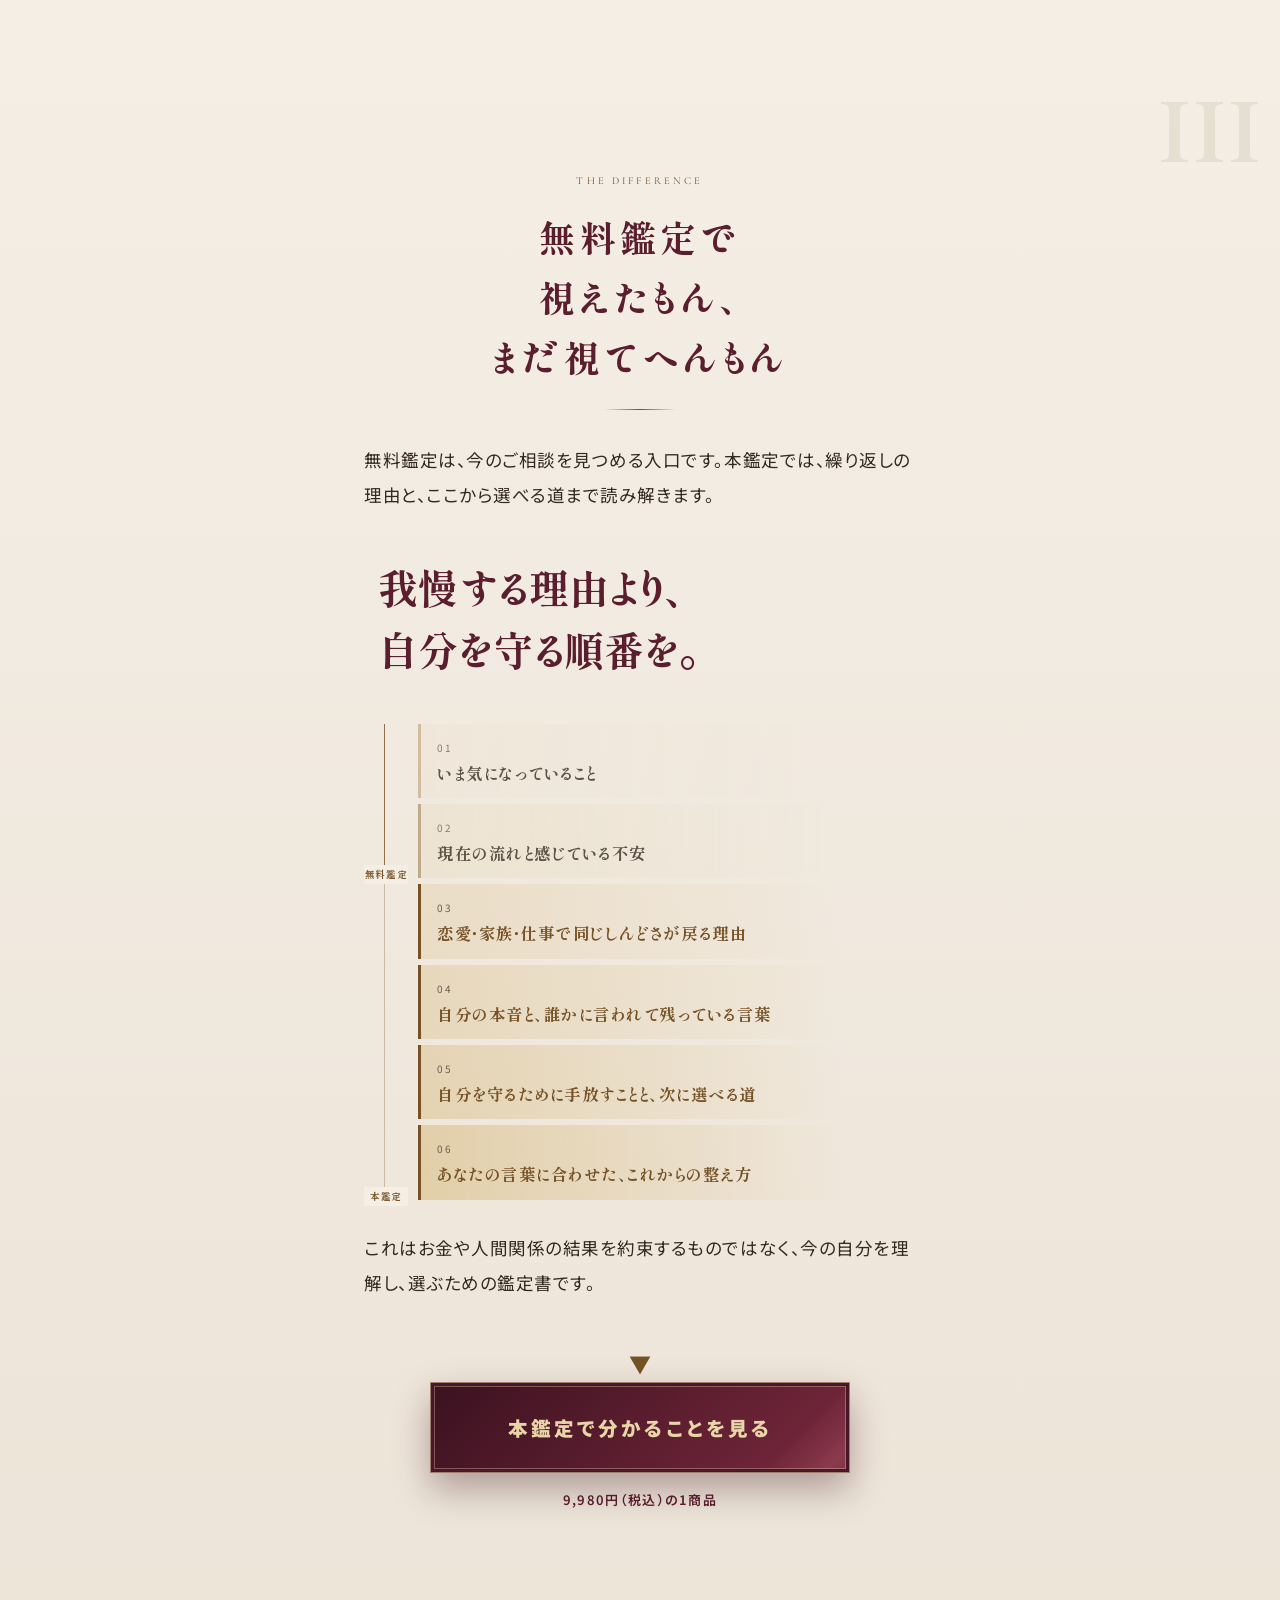
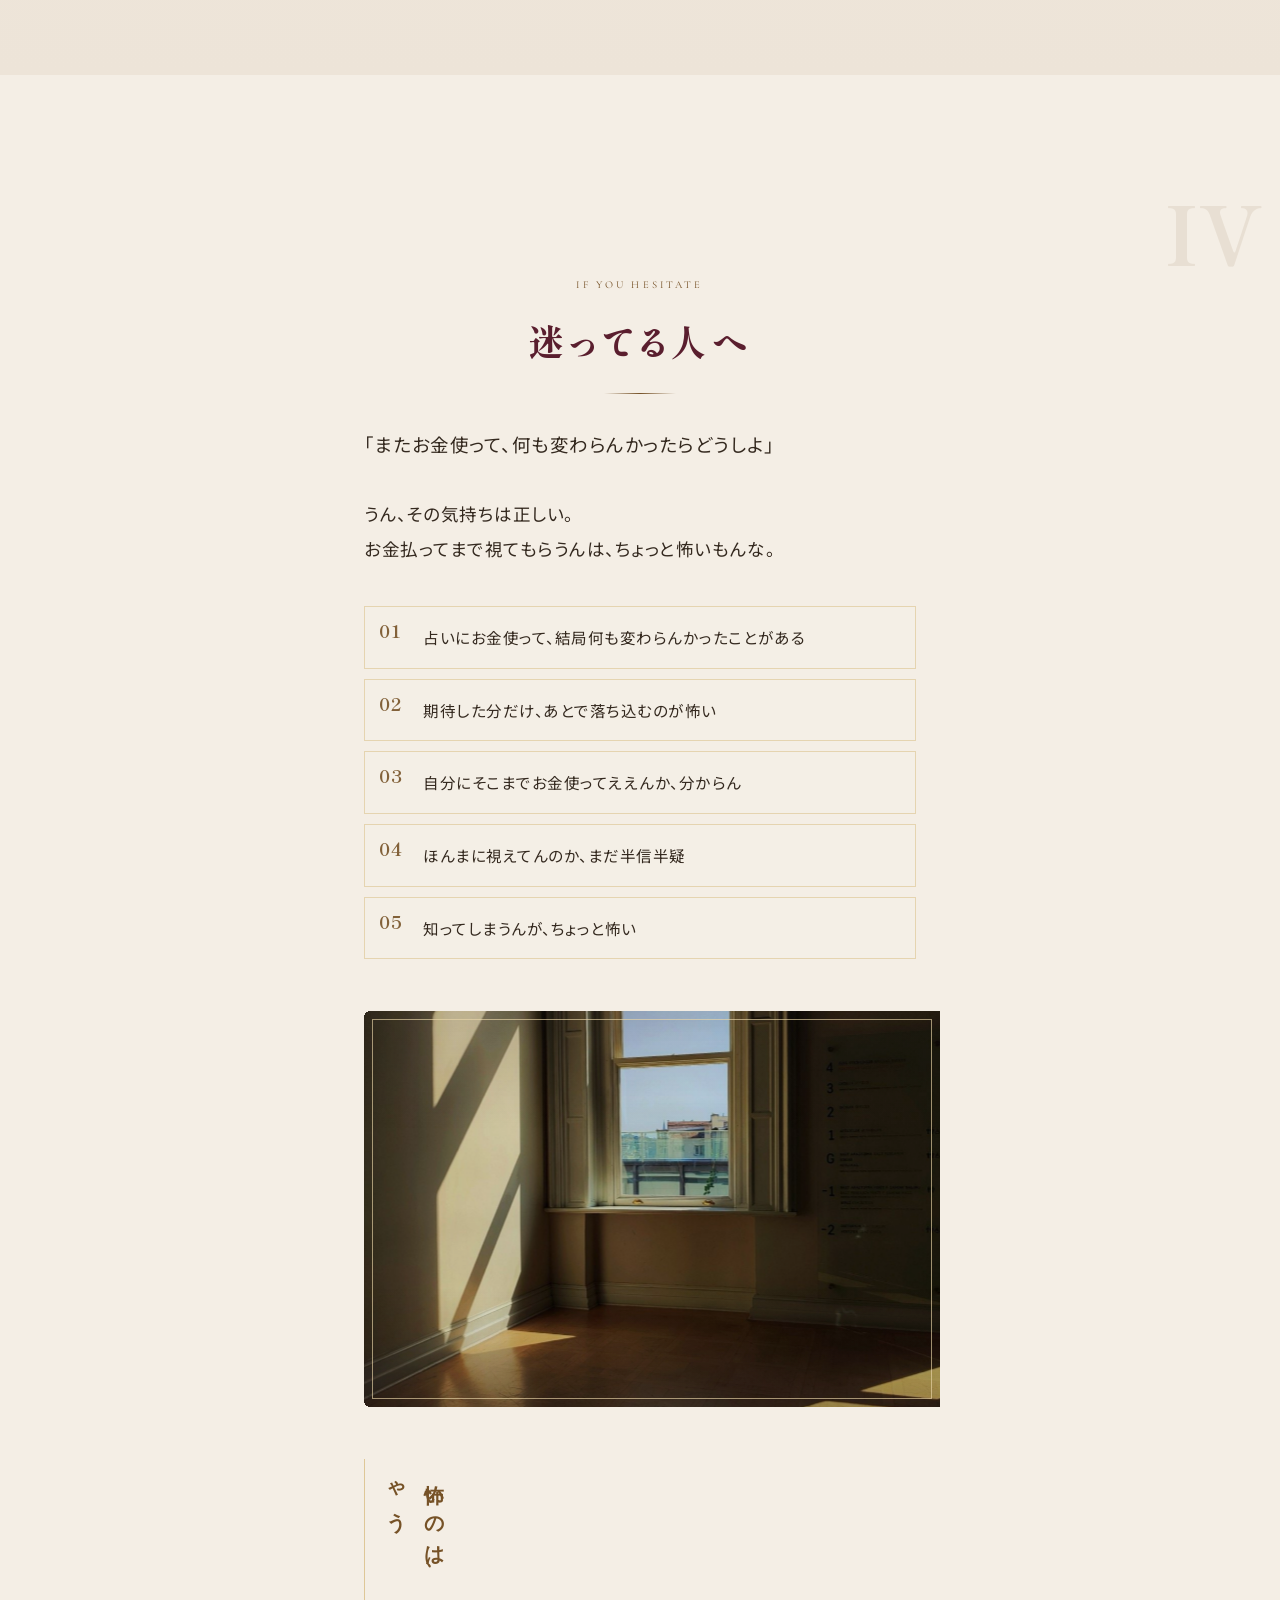
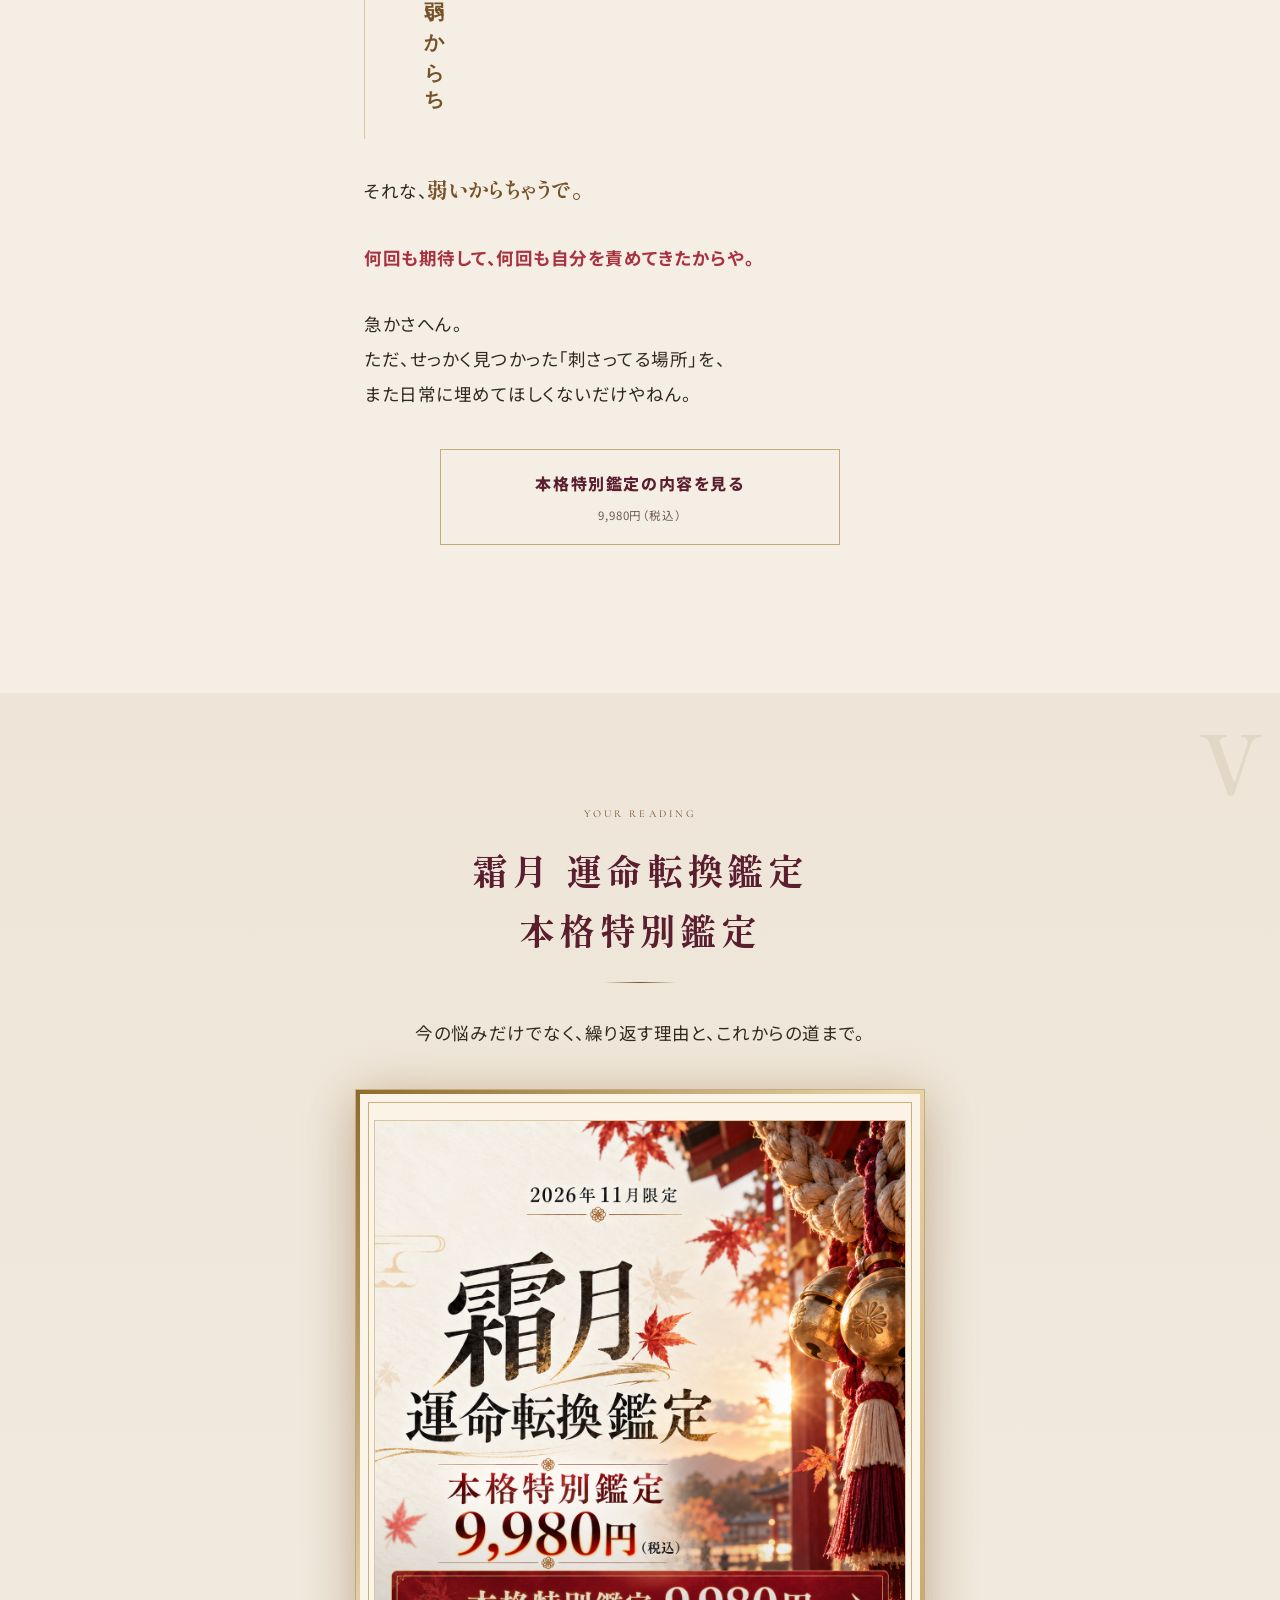
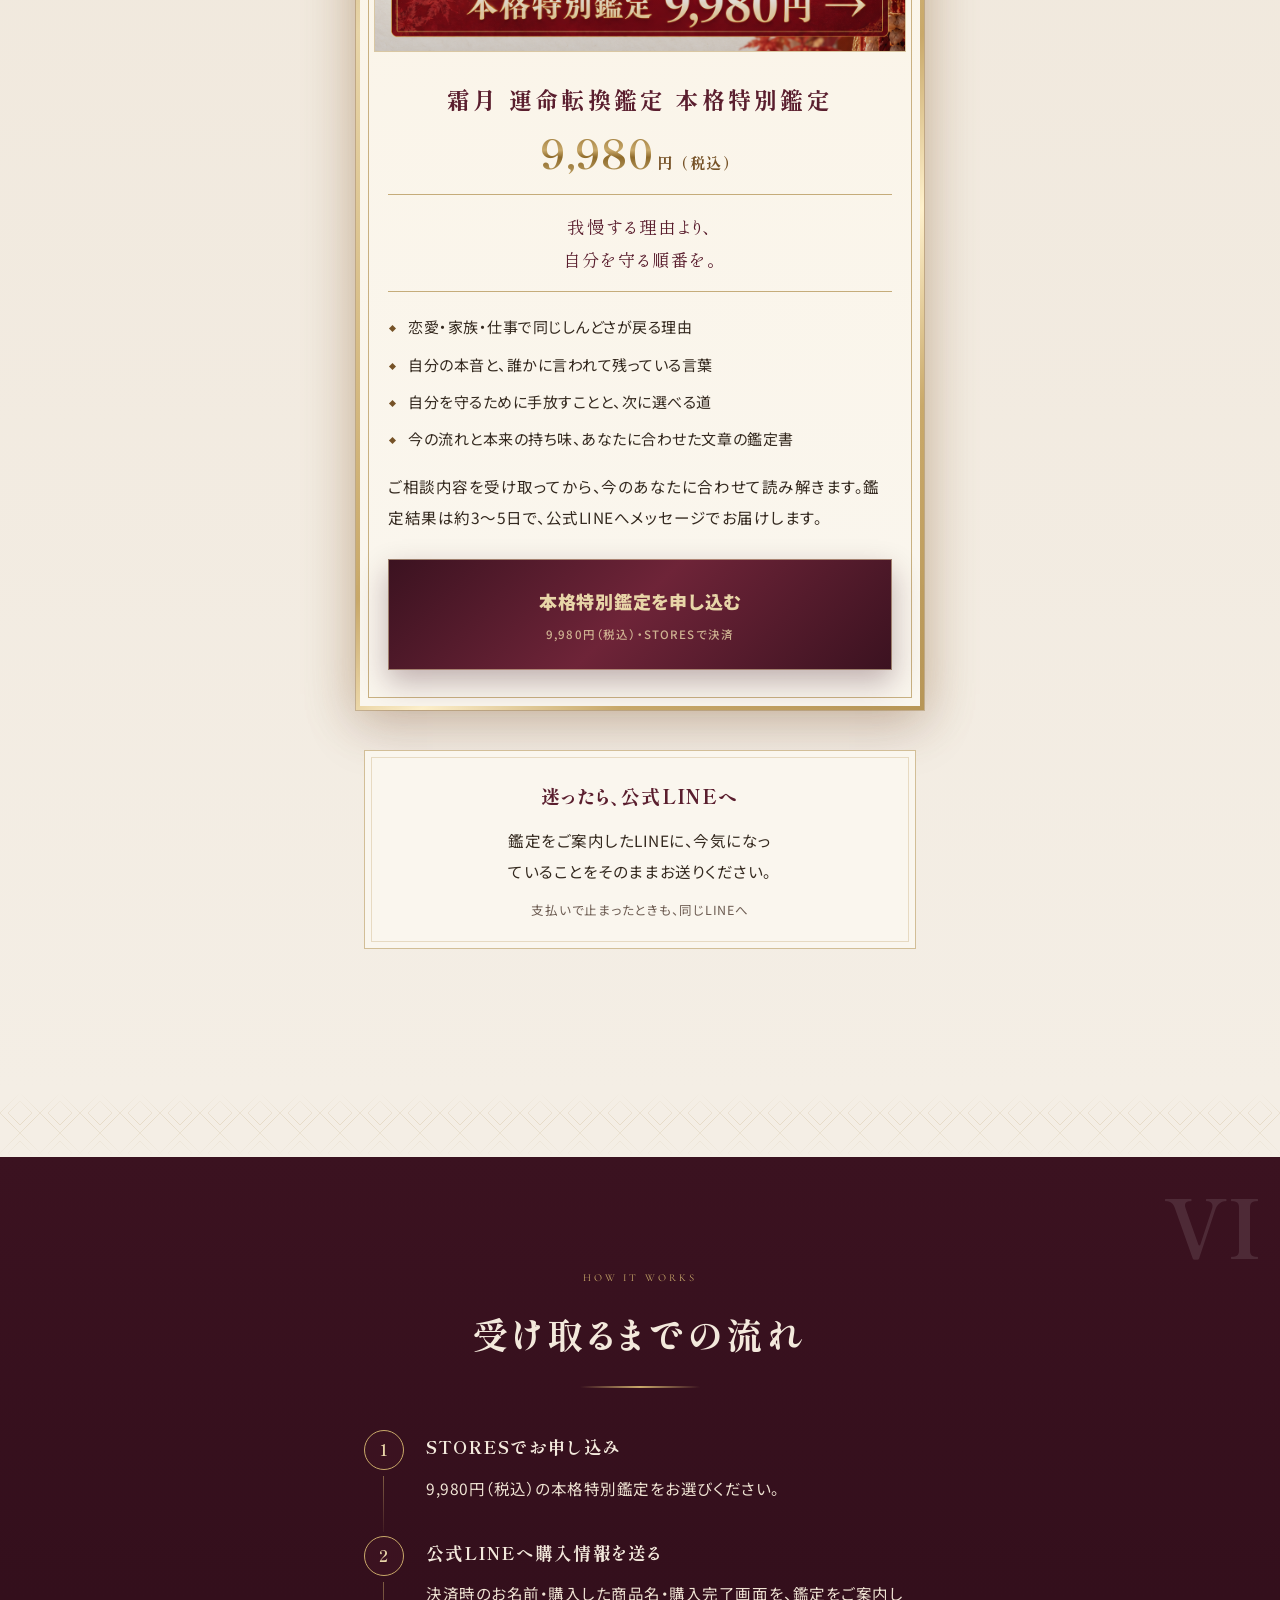
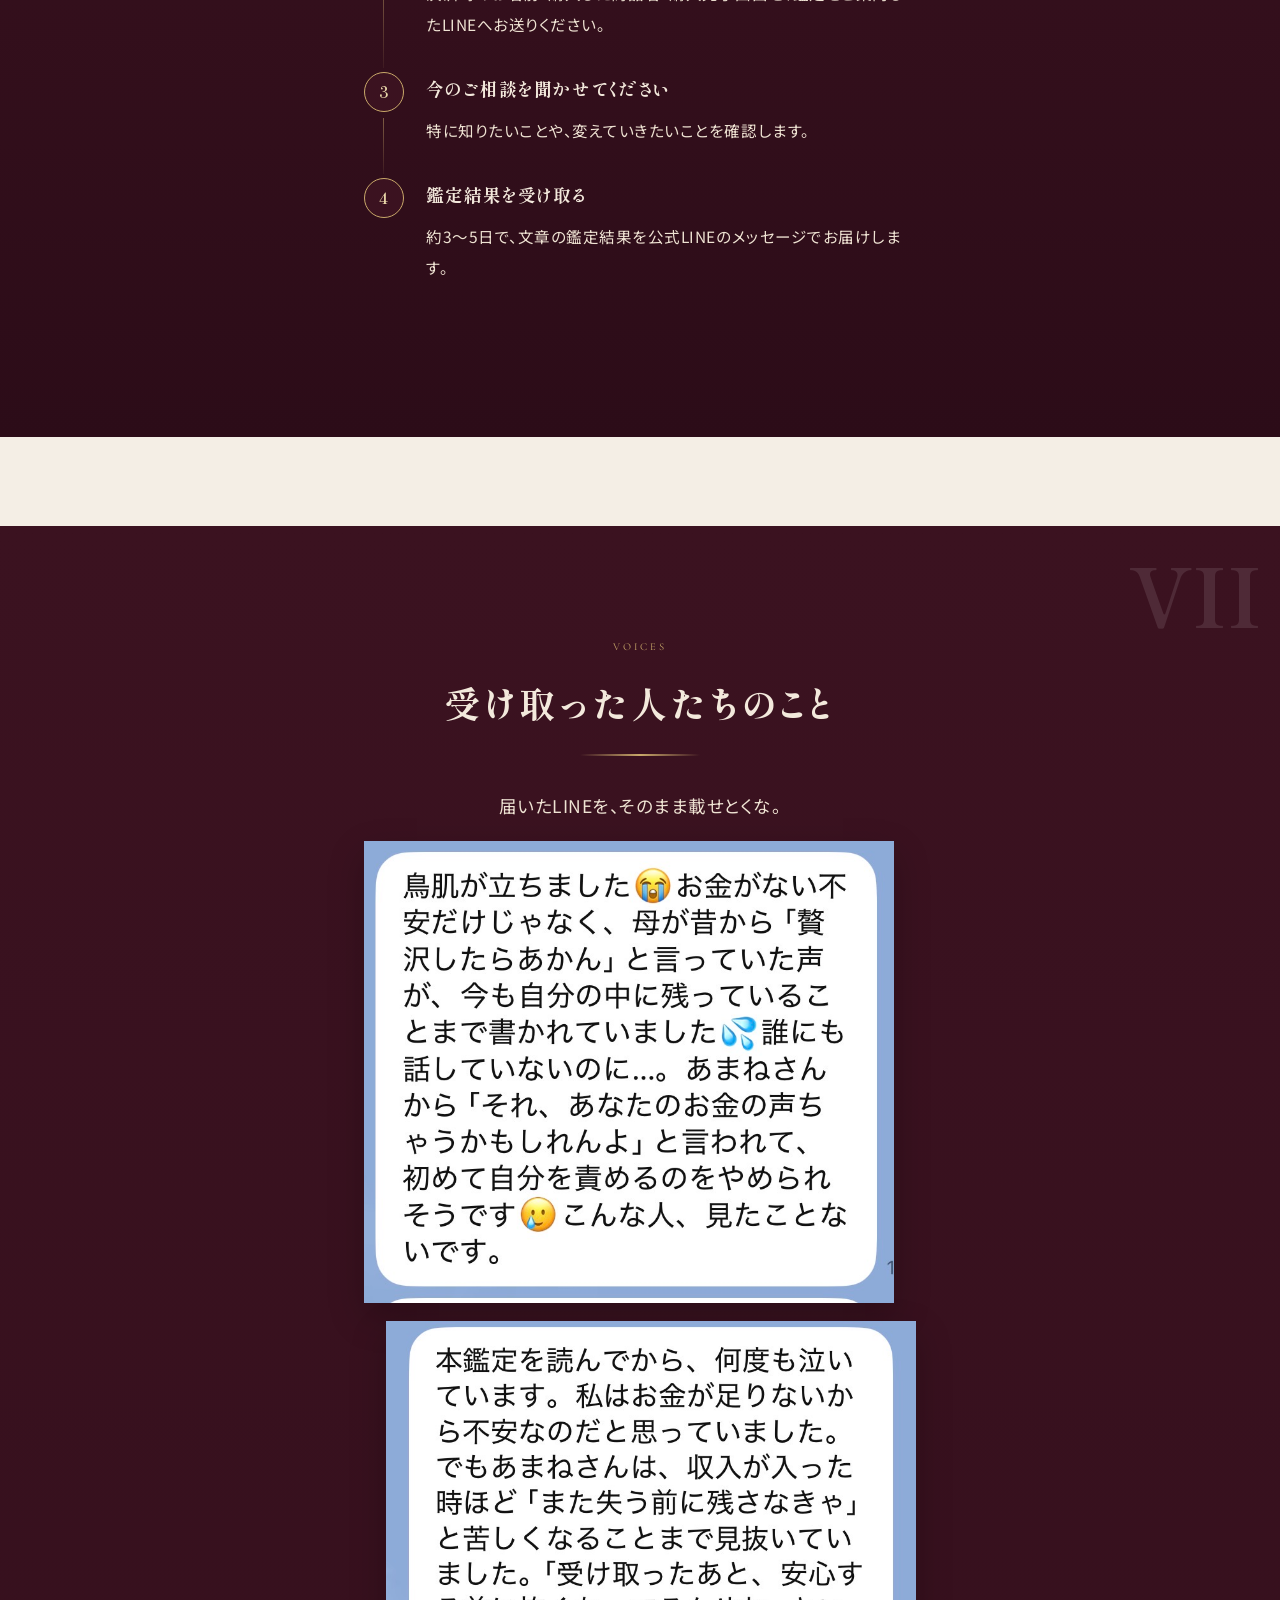
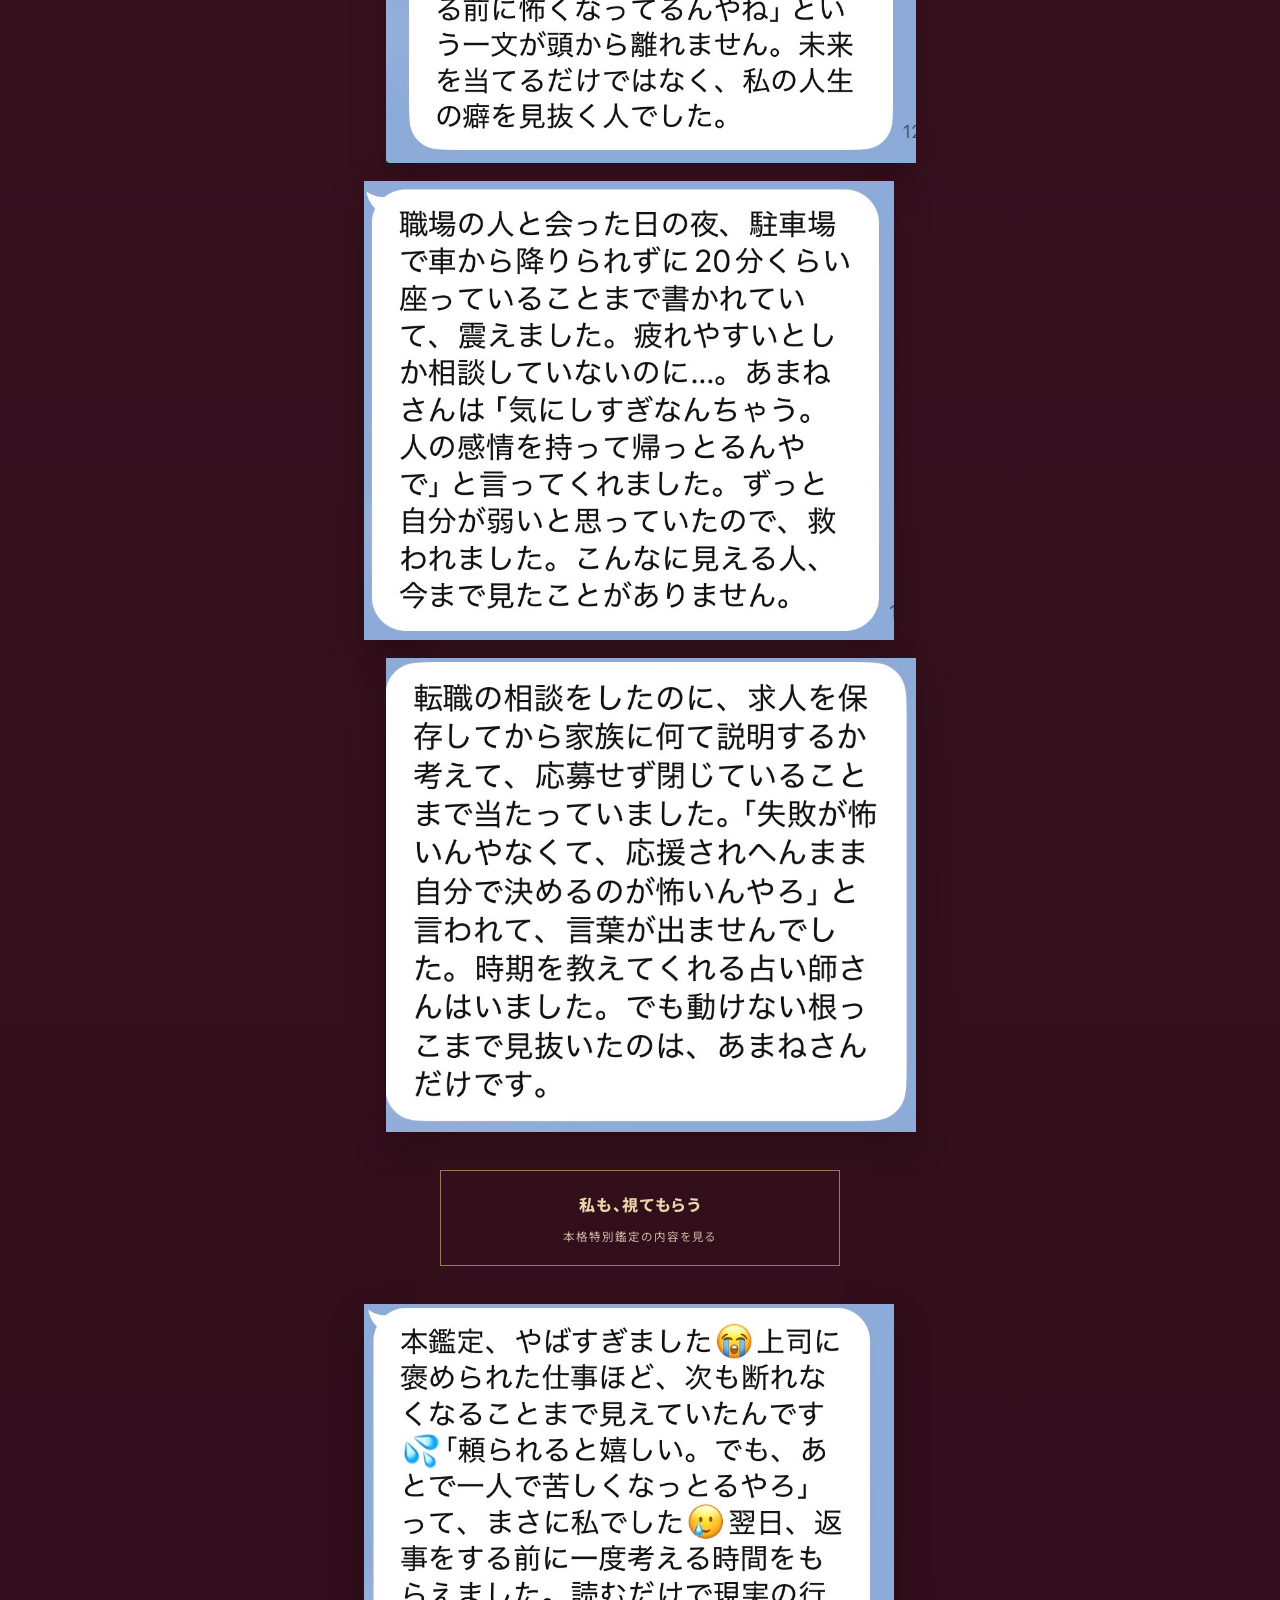
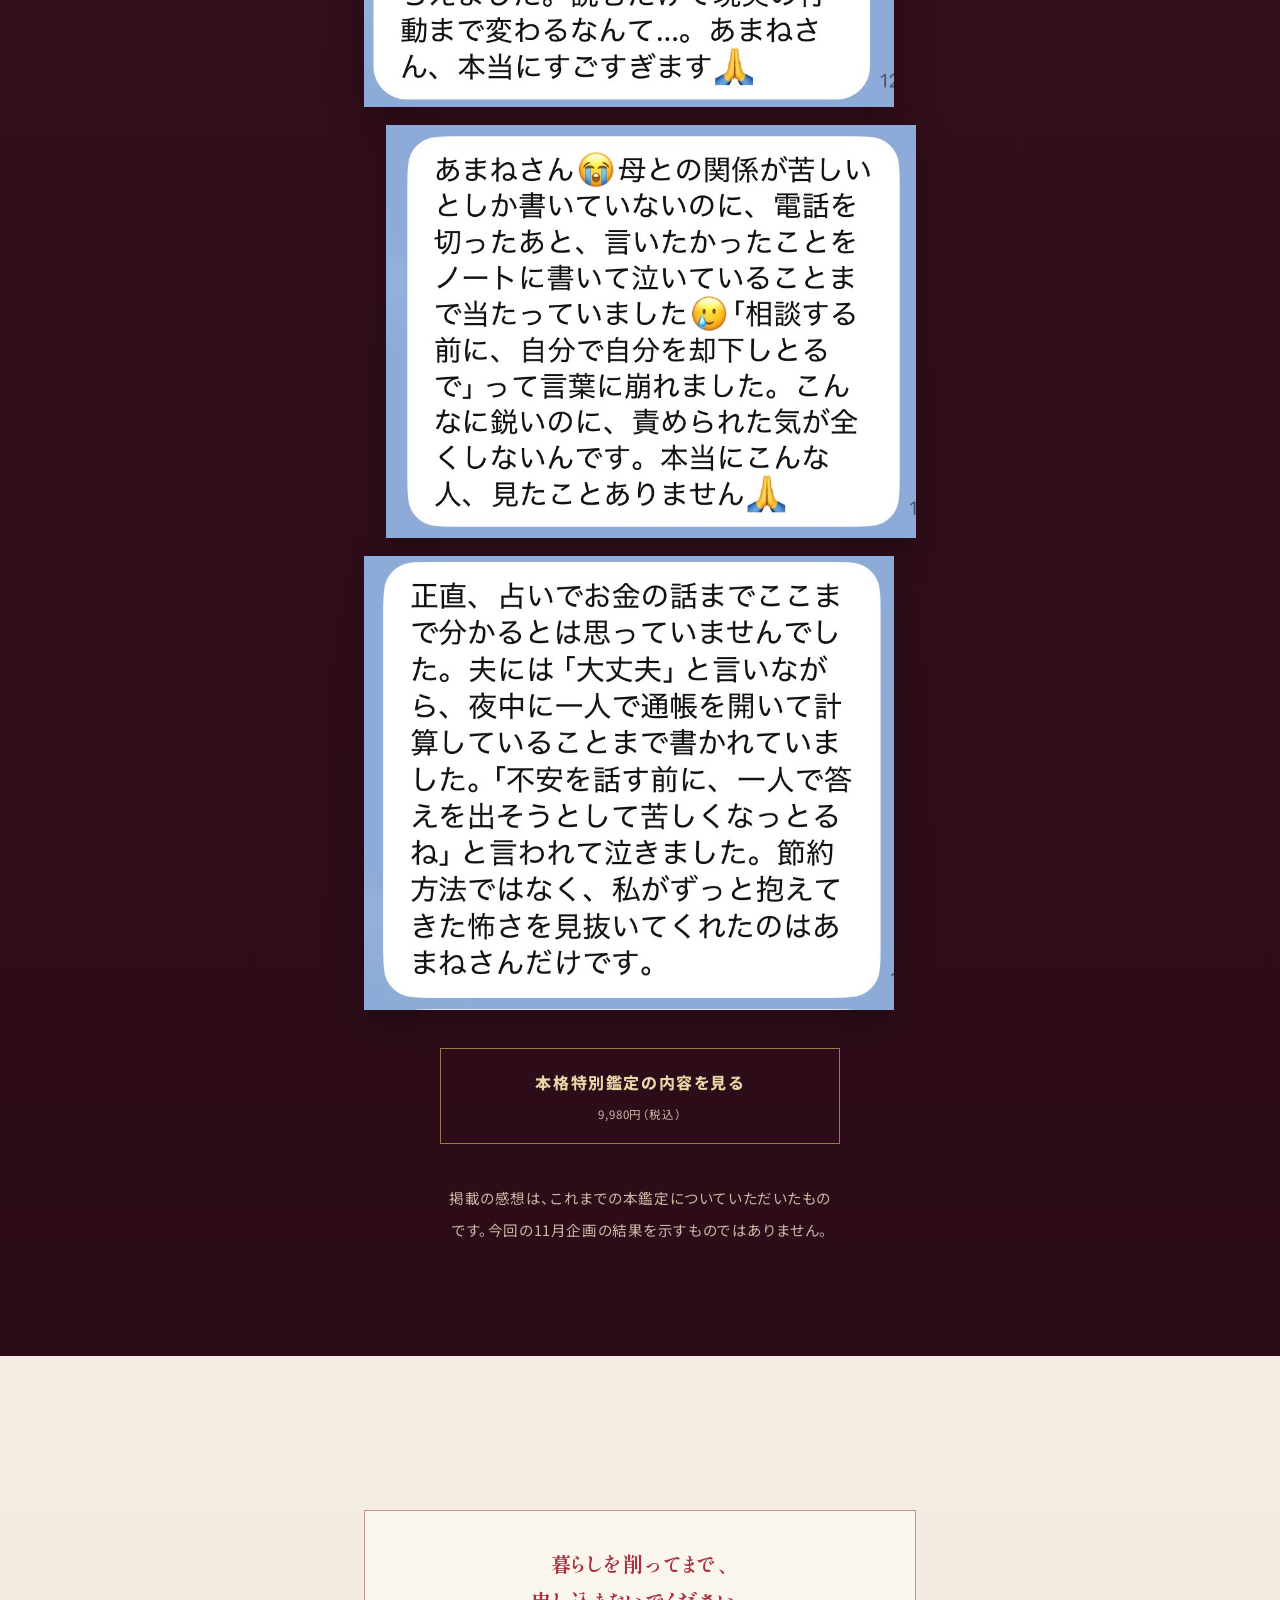
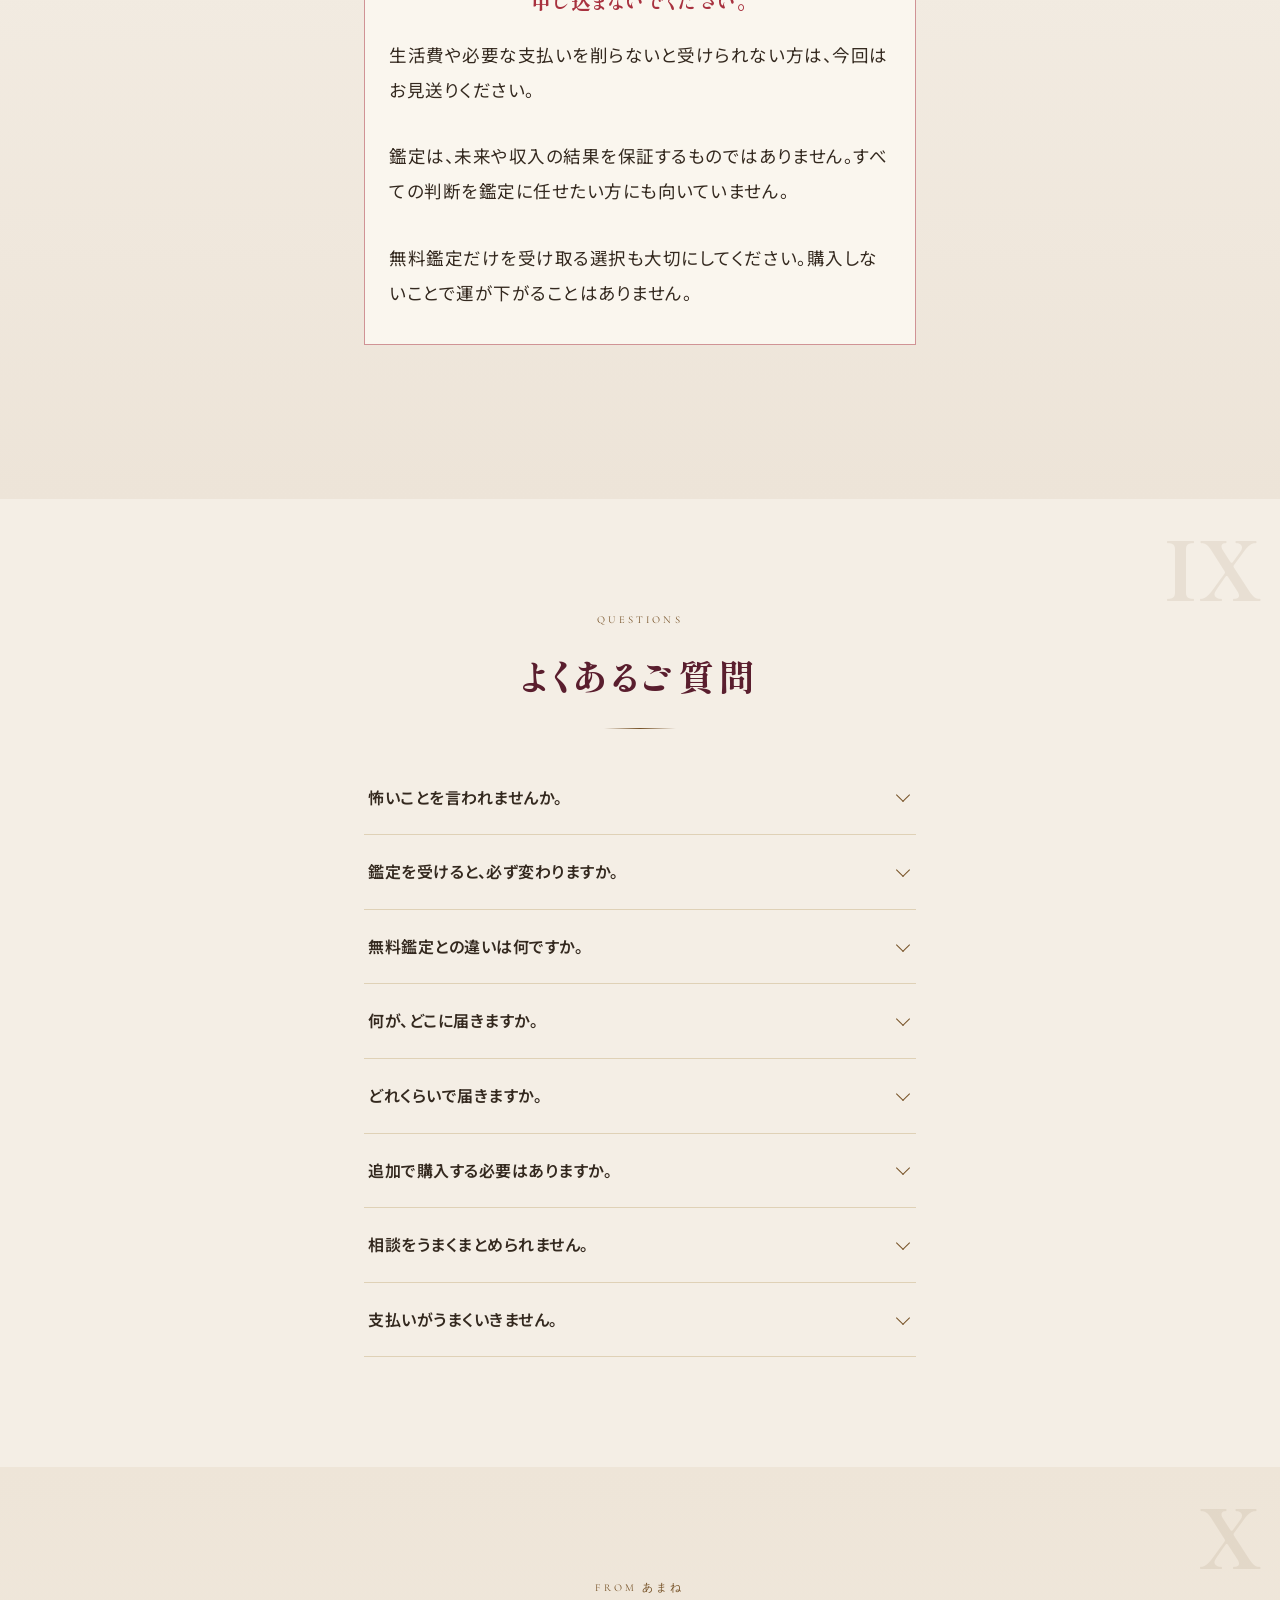
==== commit 26b0ab04: "Polish mobile headings and restore reading navigation" ====
--- a/202611-amane/index.html
+++ b/202611-amane/index.html
@@ -12,7 +12,7 @@
 <link href="https://fonts.googleapis.com/css2?family=Shippori+Mincho+B1:wght@400;600;700;800&amp;family=Noto+Sans+JP:wght@400;500;700&amp;family=Cormorant+Garamond:wght@300;500;600&amp;display=swap" rel="stylesheet"/>
 <link href="reference-assets/lp.css?v=20261022n1" rel="stylesheet"/>
 <link href="reference-assets/theme-amane.css?v=20261022n1" rel="stylesheet"/>
-<style>:root{--bg:#f4eee5;--bg2:#e9dfd1;--bg3:#e9dfd1;--gold:#765227;--gold-hi:#765227;--paper:#34291f;--mute:#6c5b51;--kon:#e9dfd1}.rv,.rv-s,.rv-b,.ln,.stag>*{opacity:1!important;transform:none!important;filter:none!important}.hero-person img{animation:none!important;transform:none!important}.hero-flare{display:none}.hero-copy .tag{background:transparent;border:1px solid var(--gold);color:inherit}.november-note{padding:42px 24px;text-align:center;max-width:760px;margin:auto}.november-note .big{font-size:clamp(24px,5vw,34px)}.item .thumb{aspect-ratio:1;height:auto}.item .thumb img{width:100%;height:auto}.price{opacity:1!important;transform:none!important}.s-light{color:#34291f}.hero-copy h1{font-size:clamp(32px,6vw,62px)}.layer b{font-size:16px}.pbtn{min-height:60px}.step h3{font-size:18px}.november-note p{max-width:660px;margin:18px auto}@media(max-width:600px){.hero{min-height:0;display:flex;flex-direction:column;padding:0}.hero-person{position:relative;inset:auto;width:100%;height:auto;aspect-ratio:1}.hero-person img{width:100%;height:100%;object-fit:cover}.hero::after{display:none}.hero-copy{padding:30px 24px;text-shadow:none;color:#34291f}.hero-copy h1{font-size:32px}.hero-copy .lead{font-size:17px}.strata{padding-left:34px}}</style></head>
+<style>:root{--bg:#f4eee5;--bg2:#e9dfd1;--bg3:#e9dfd1;--gold:#765227;--gold-hi:#765227;--paper:#34291f;--mute:#6c5b51;--kon:#e9dfd1}.rv,.rv-s,.rv-b,.ln,.stag>*{opacity:1!important;transform:none!important;filter:none!important}.hero-person img{animation:none!important;transform:none!important}.hero-flare{display:none}.hero-copy .tag{background:transparent;border:1px solid var(--gold);color:inherit}.november-note{padding:42px 24px;text-align:center;max-width:760px;margin:auto}.november-note .big{font-size:clamp(24px,5vw,34px)}.item .thumb{aspect-ratio:1;height:auto}.item .thumb img{width:100%;height:auto}.price{opacity:1!important;transform:none!important}.s-light{color:#34291f}.hero-copy h1{font-size:clamp(32px,6vw,62px)}.layer b{font-size:16px}.pbtn{min-height:60px}.step h3{font-size:18px}.november-note p{max-width:660px;margin:18px auto}@media(max-width:600px){.hero{min-height:0;display:flex;flex-direction:column;padding:0}.hero-person{position:relative;inset:auto;width:100%;height:auto;aspect-ratio:1}.hero-person img{width:100%;height:100%;object-fit:cover}.hero::after{display:none}.hero-copy{padding:30px 24px;text-shadow:none;color:#34291f}.hero-copy h1{font-size:30px;letter-spacing:.03em;line-height:1.65}.hero-copy .lead{font-size:17px}.strata{padding-left:34px}}</style></head>
 
 <body class="ed">
 <div aria-hidden="true" class="prog"><i id="progbar"></i></div>
@@ -24,7 +24,7 @@
 <div aria-hidden="true" class="particles" id="particles"></div>
 <div class="hero-copy">
 <div class="lead rv">霜月 運命転換鑑定｜あまね</div>
-<h1 class="lines">また私が我慢すれば、<br/>それで終わると<br/>思ってへん？</h1>
+<h1 class="lines">また私が<br/>我慢すれば、<br/>そう思ってへん？</h1>
 <div class="tag rv">無料鑑定を受け取った方へ</div>
 <div class="scrollcue rv"><span class="lat">SCROLL</span><i></i></div>
 </div>
@@ -83,7 +83,7 @@
 <div aria-hidden="true" class="band"></div>
 
 <section class="s-light">
-<div class="wrap"><div class="chapno">VI</div><div class="eyebrow lat">How it works</div><h2>受け取るまでの流れ</h2><div class="gline"></div><div class="steps"><div class="step"><span class="n">01</span><div><h3>STORESでお申し込み</h3><p>9,980円（税込）の本格特別鑑定をお選びください。</p></div></div><div class="step"><span class="n">02</span><div><h3>公式LINEへ購入情報を送る</h3><p>決済時のお名前・購入した商品名・購入完了画面を、鑑定をご案内したLINEへお送りください。</p></div></div><div class="step"><span class="n">03</span><div><h3>今のご相談を聞かせてください</h3><p>特に知りたいことや、変えていきたいことを確認します。</p></div></div><div class="step"><span class="n">04</span><div><h3>鑑定結果を受け取る</h3><p>約3〜5日で、文章の鑑定結果を公式LINEのメッセージでお届けします。</p></div></div></div></div>
+<div class="wrap"><div class="chapno">VI</div><div class="eyebrow lat">How it works</div><h2>受け取るまでの流れ</h2><div class="gline"></div><div class="steps"><div class="st"><h4>STORESでお申し込み</h4><p>9,980円（税込）の本格特別鑑定をお選びください。</p></div><div class="st"><h4>公式LINEへ購入情報を送る</h4><p>決済時のお名前・購入した商品名・購入完了画面を、鑑定をご案内したLINEへお送りください。</p></div><div class="st"><h4>今のご相談を聞かせてください</h4><p>特に知りたいことや、変えていきたいことを確認します。</p></div><div class="st"><h4>鑑定結果を受け取る</h4><p>約3〜5日で、文章の鑑定結果を公式LINEのメッセージでお届けします。</p></div></div></div>
 </section>
 <div class="wrap"><div class="growline"></div></div>
 
@@ -123,5 +123,5 @@
 
 
 
-</body>
+<div aria-label="本鑑定のご案内" class="sticky"><span class="lab">霜月 運命転換鑑定</span><div class="row"><div class="pricebox"><span class="p">9,980<small>円</small></span><span class="n">税込・1商品</span></div><a href="#item">本鑑定の内容を見る</a></div></div><script>(()=>{const h=document.querySelector('header'),p=document.querySelector('#item'),b=document.querySelector('.sticky');let past=false,inside=false;const render=()=>b.classList.toggle('on',past&&!inside);new IntersectionObserver(([e])=>{past=!e.isIntersecting&&e.boundingClientRect.bottom<0;render();}).observe(h);new IntersectionObserver(([e])=>{inside=e.isIntersecting;render();}).observe(p);})();</script></body>
 </html>
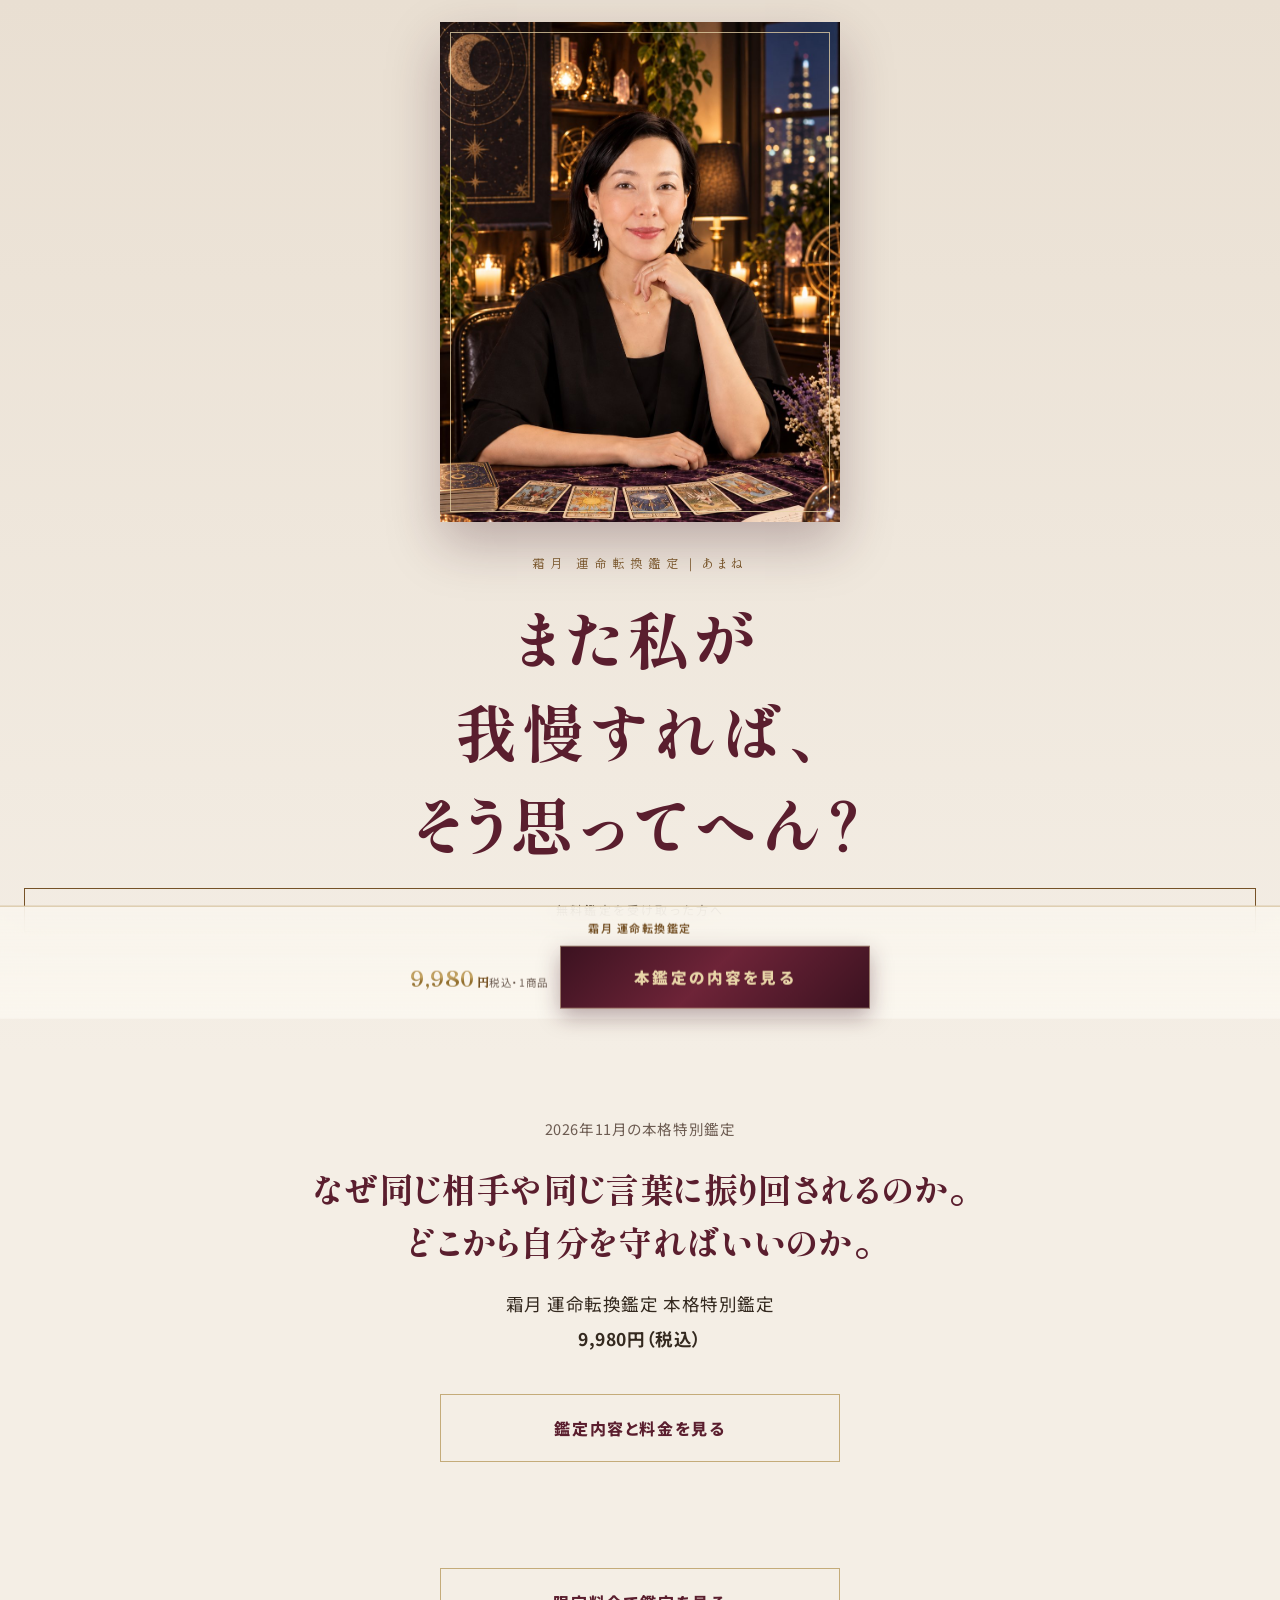
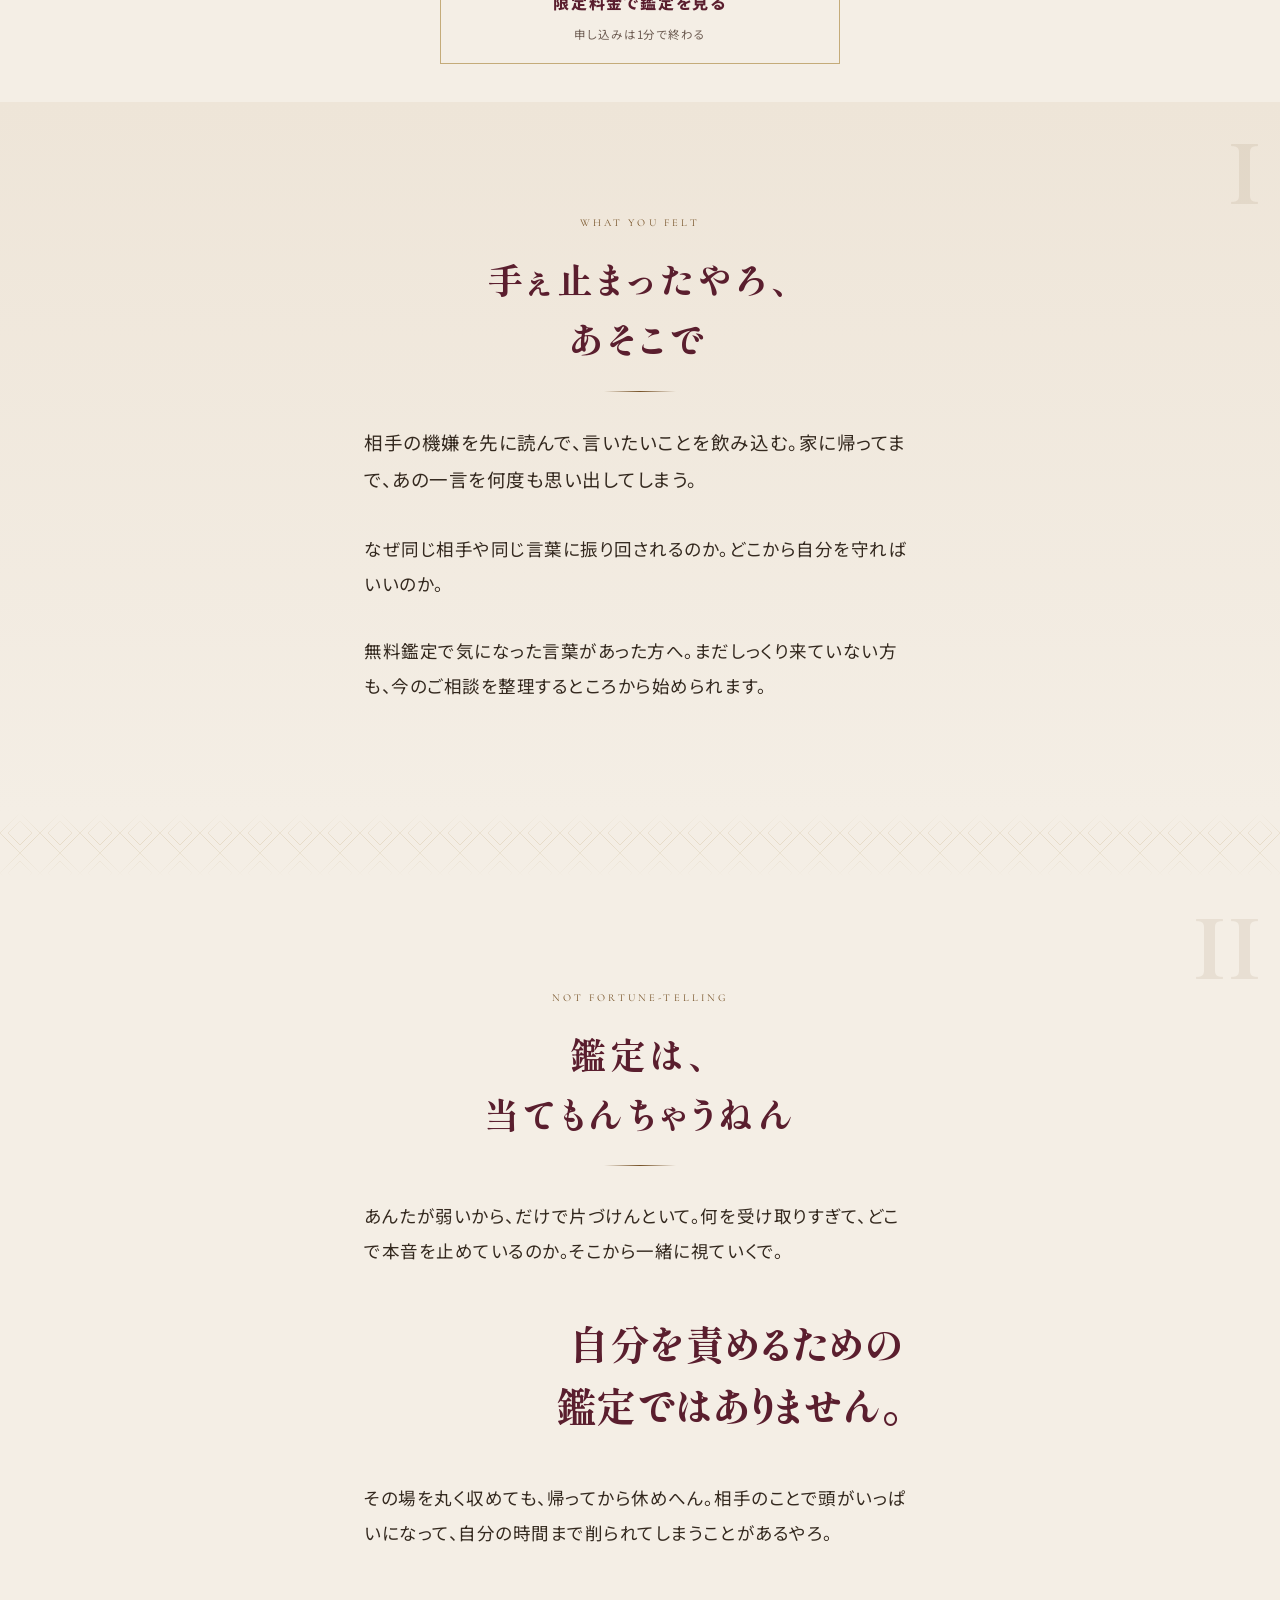
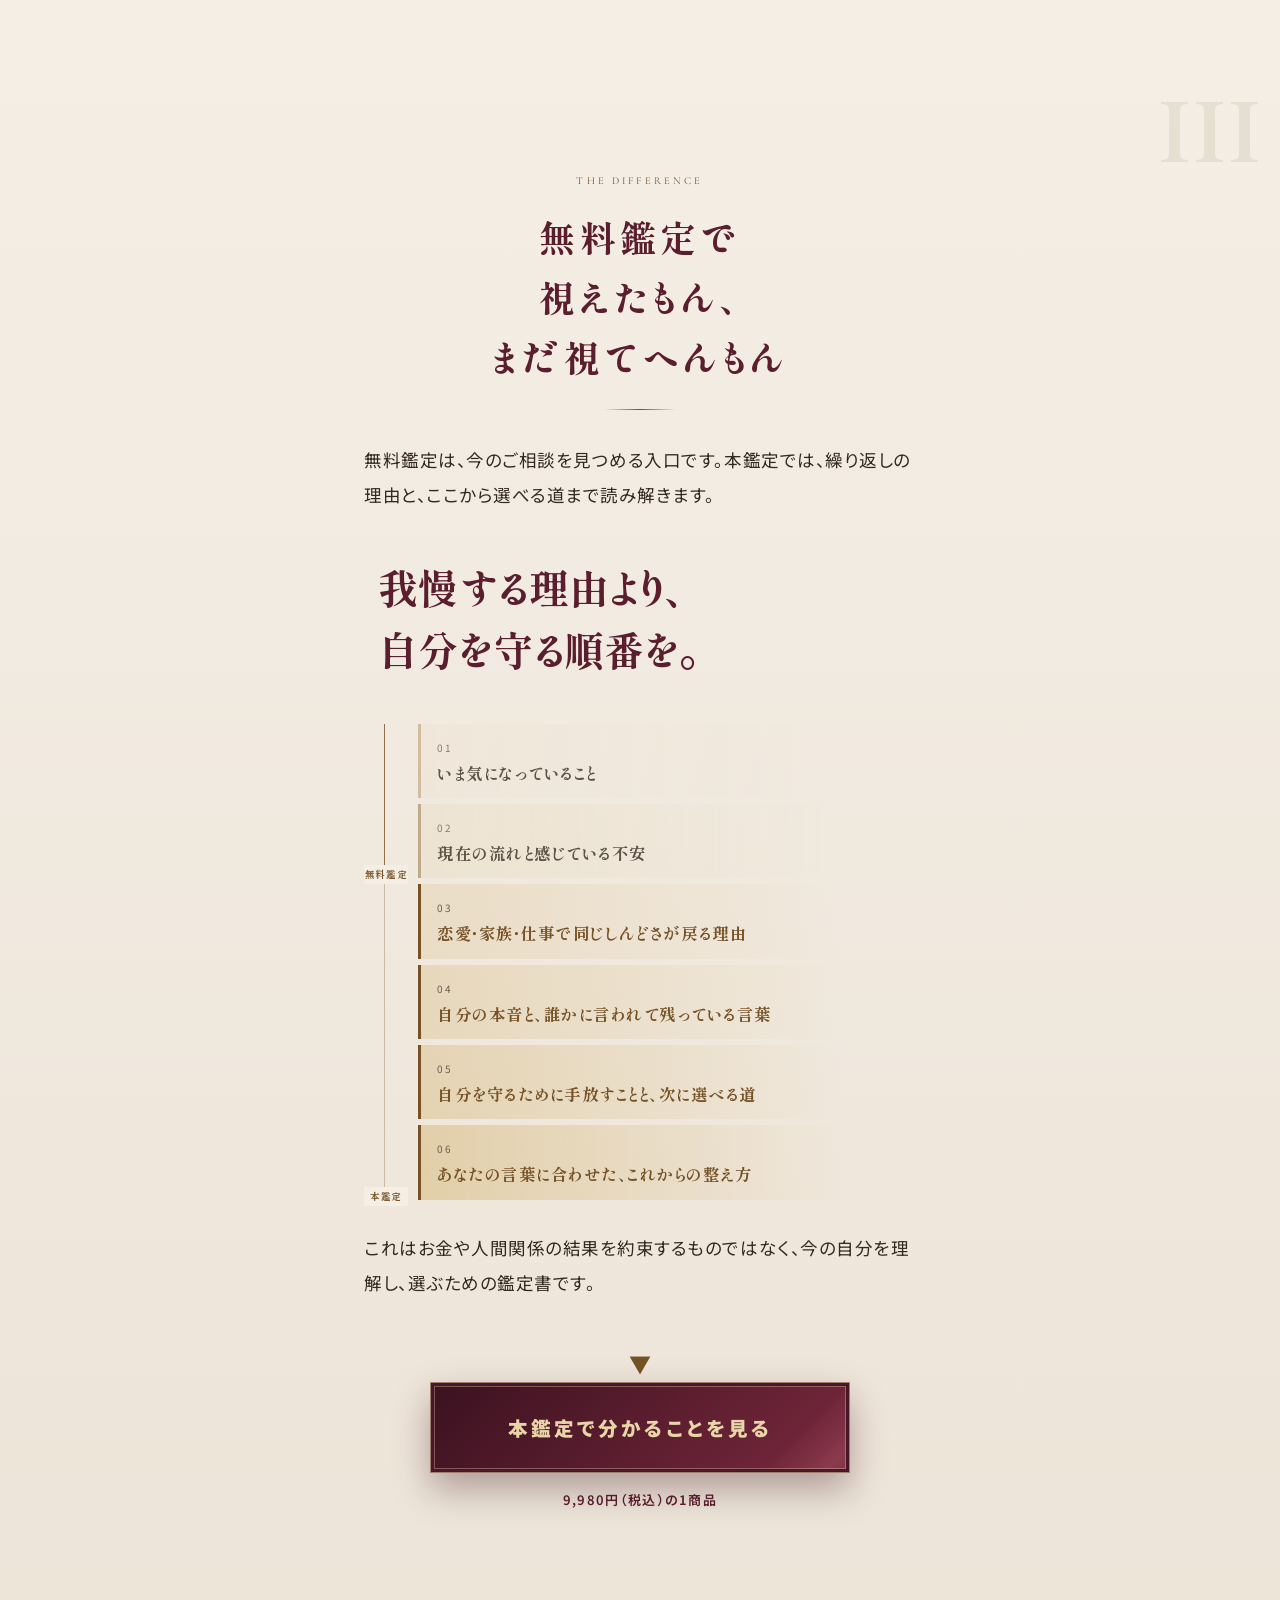
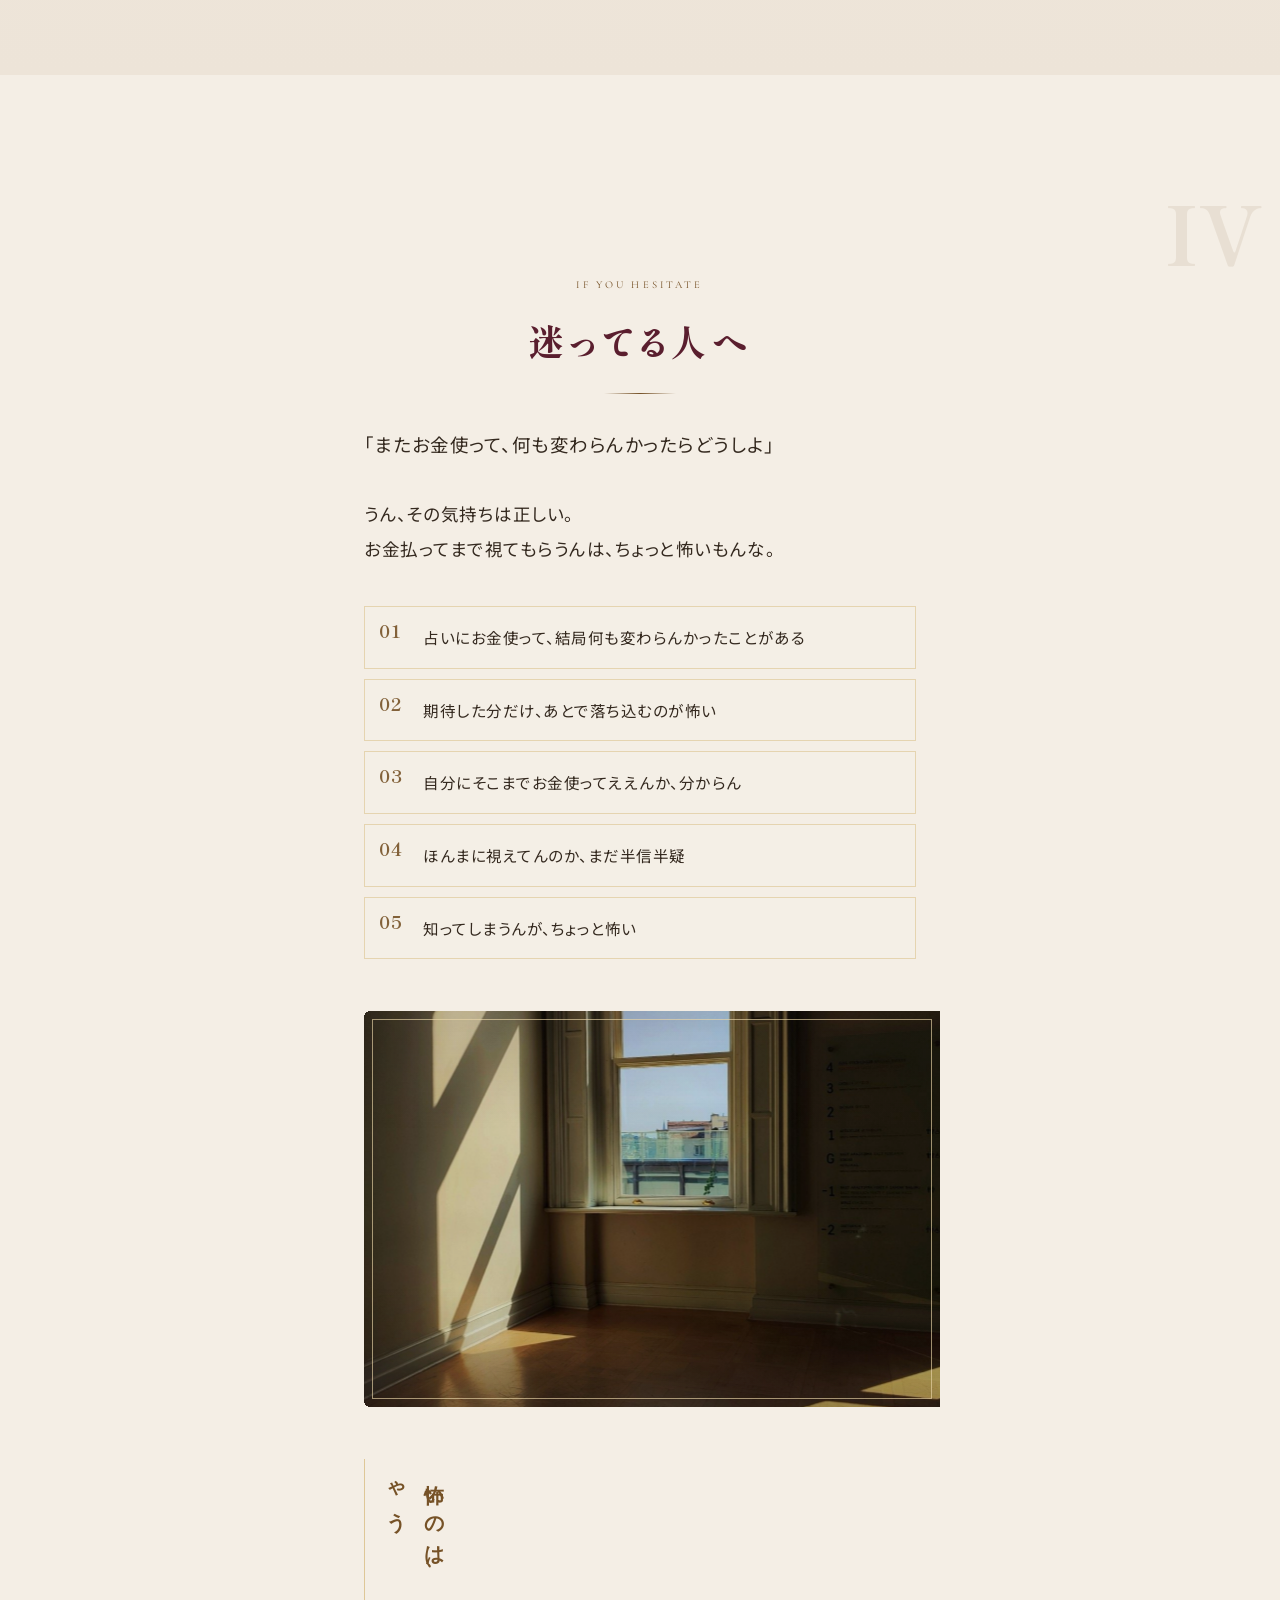
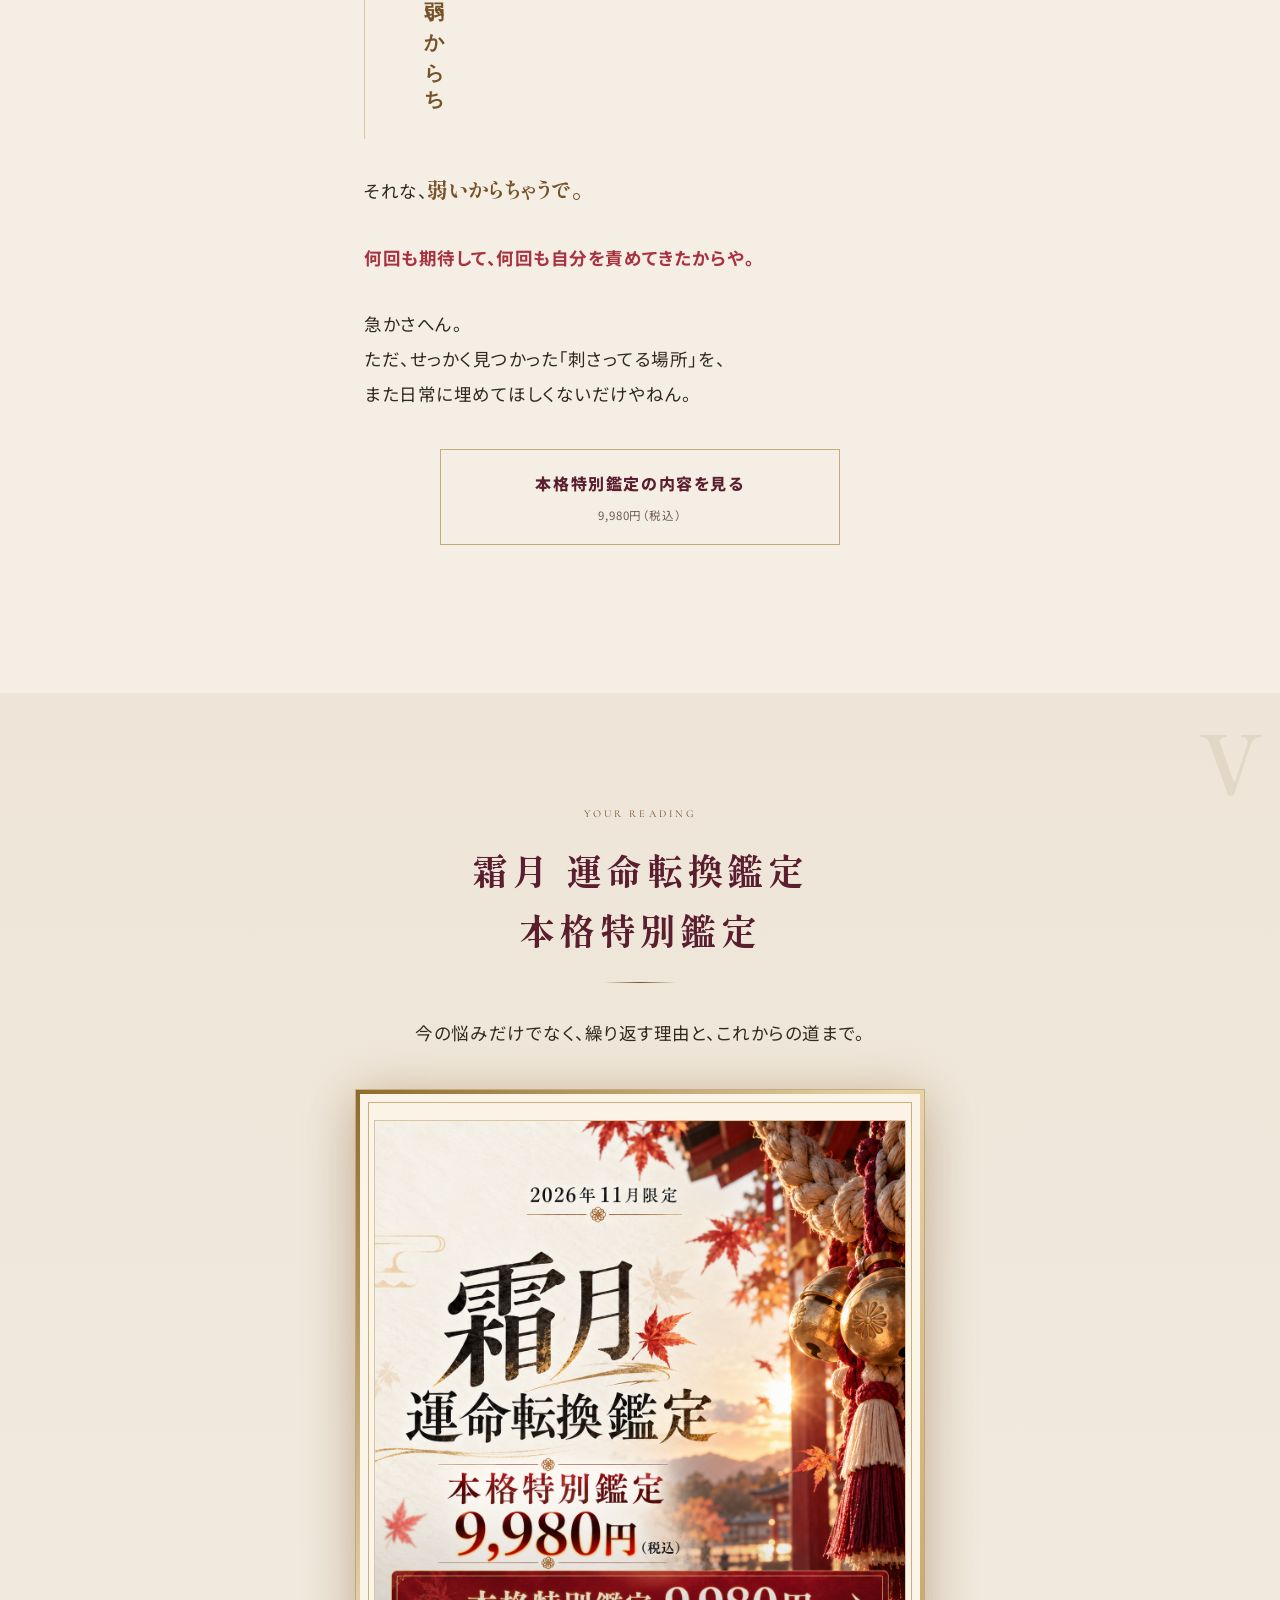
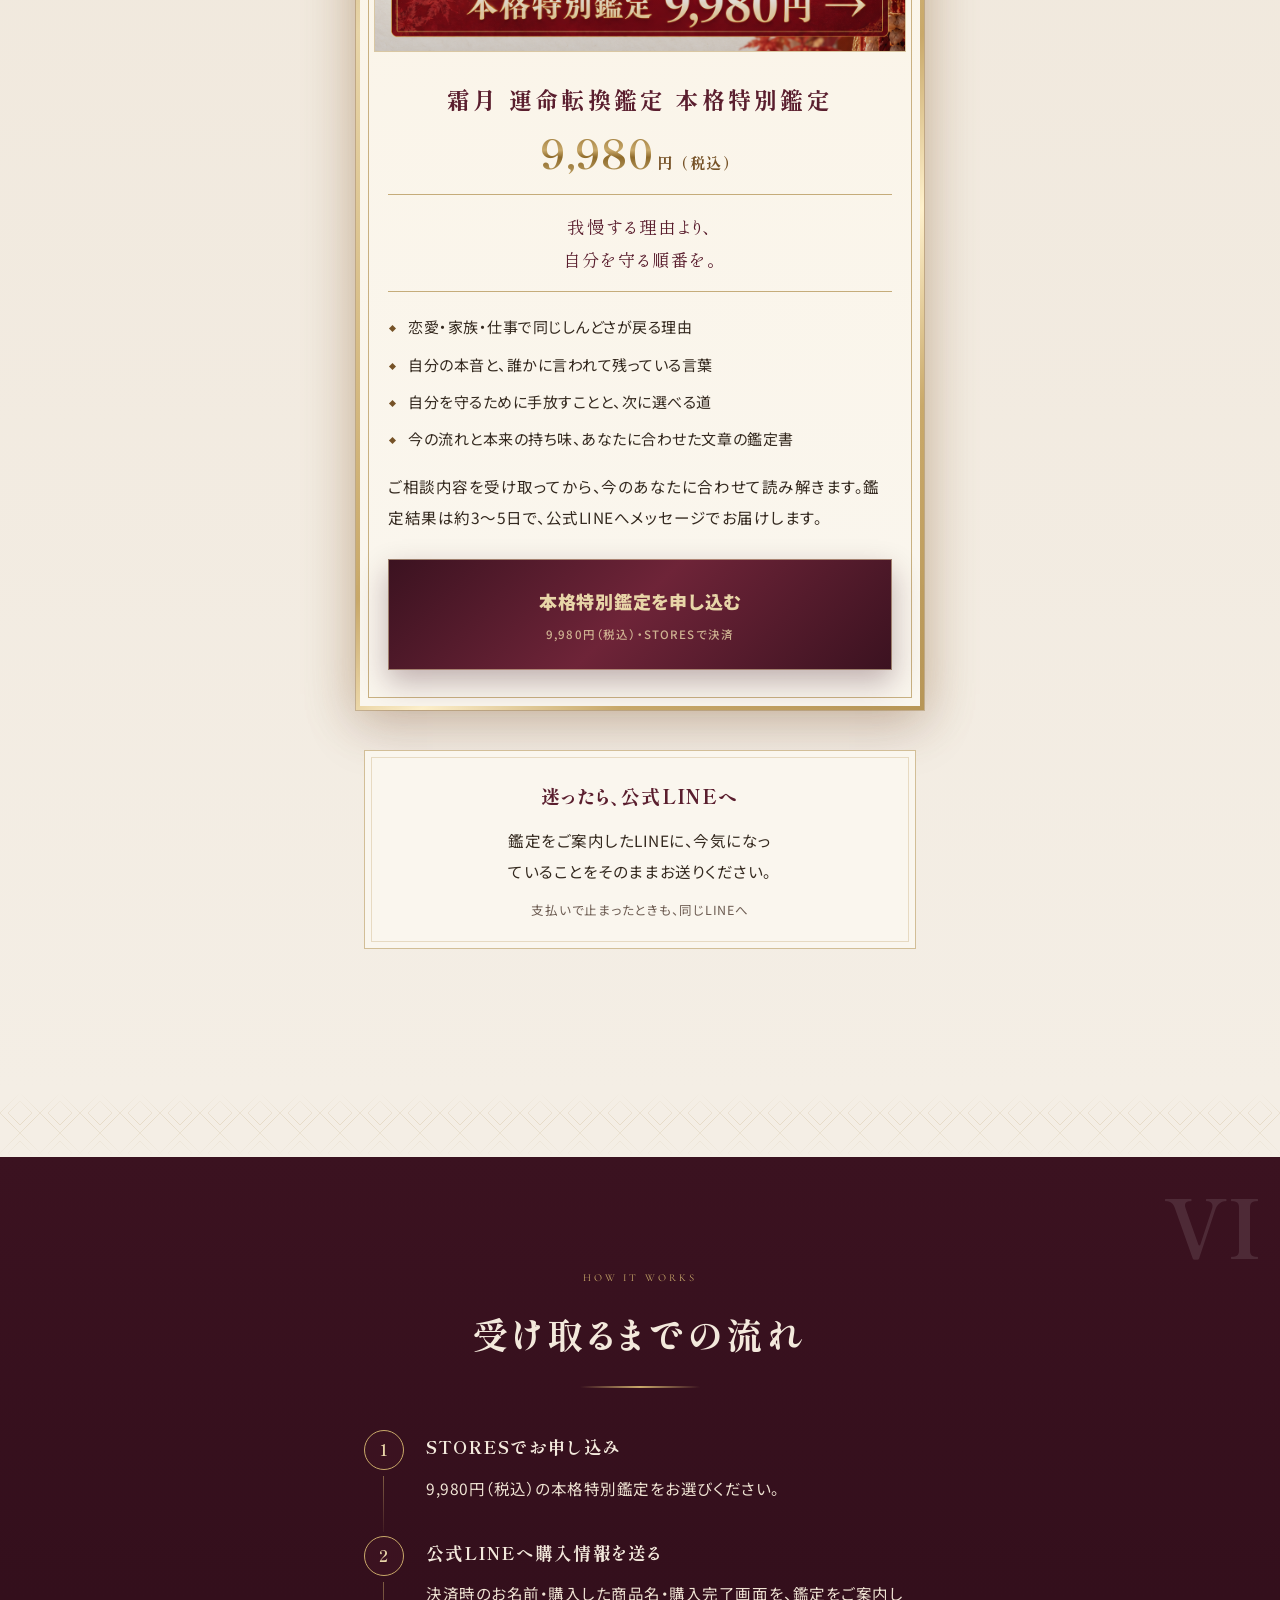
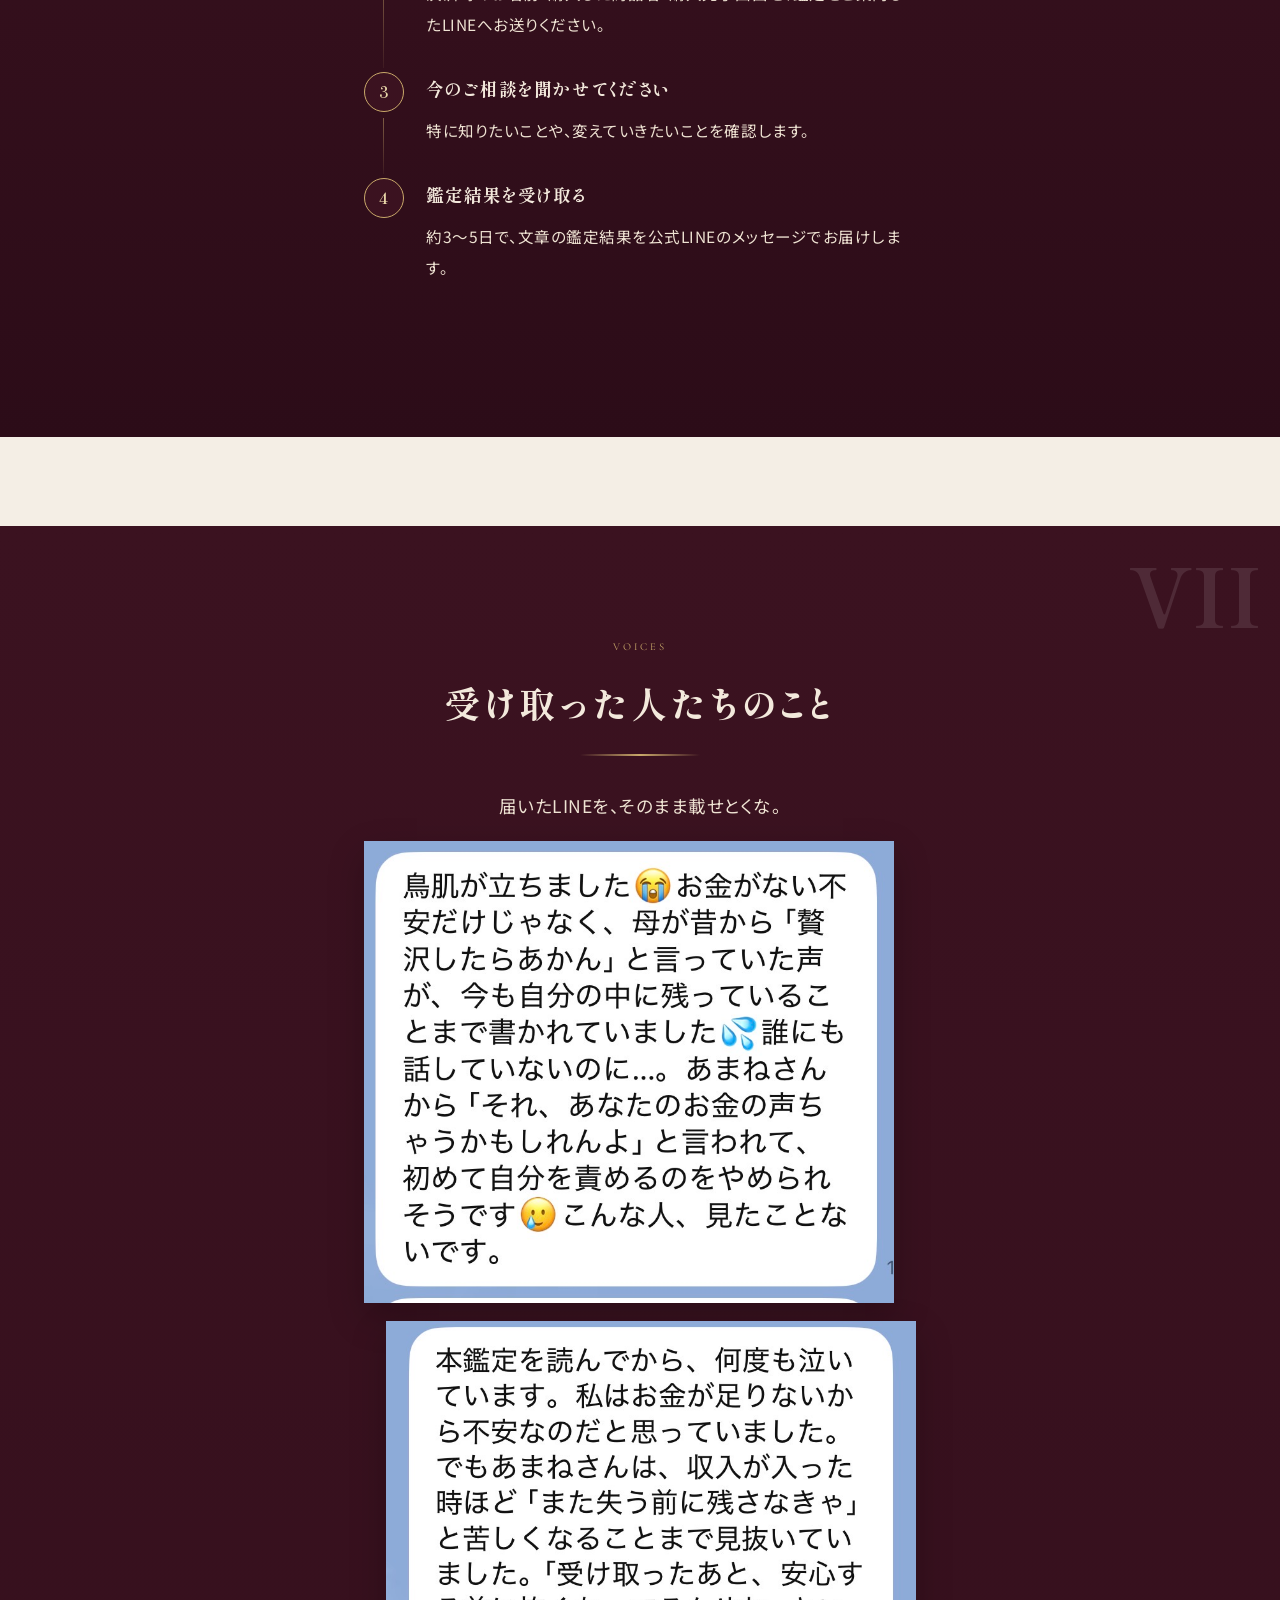
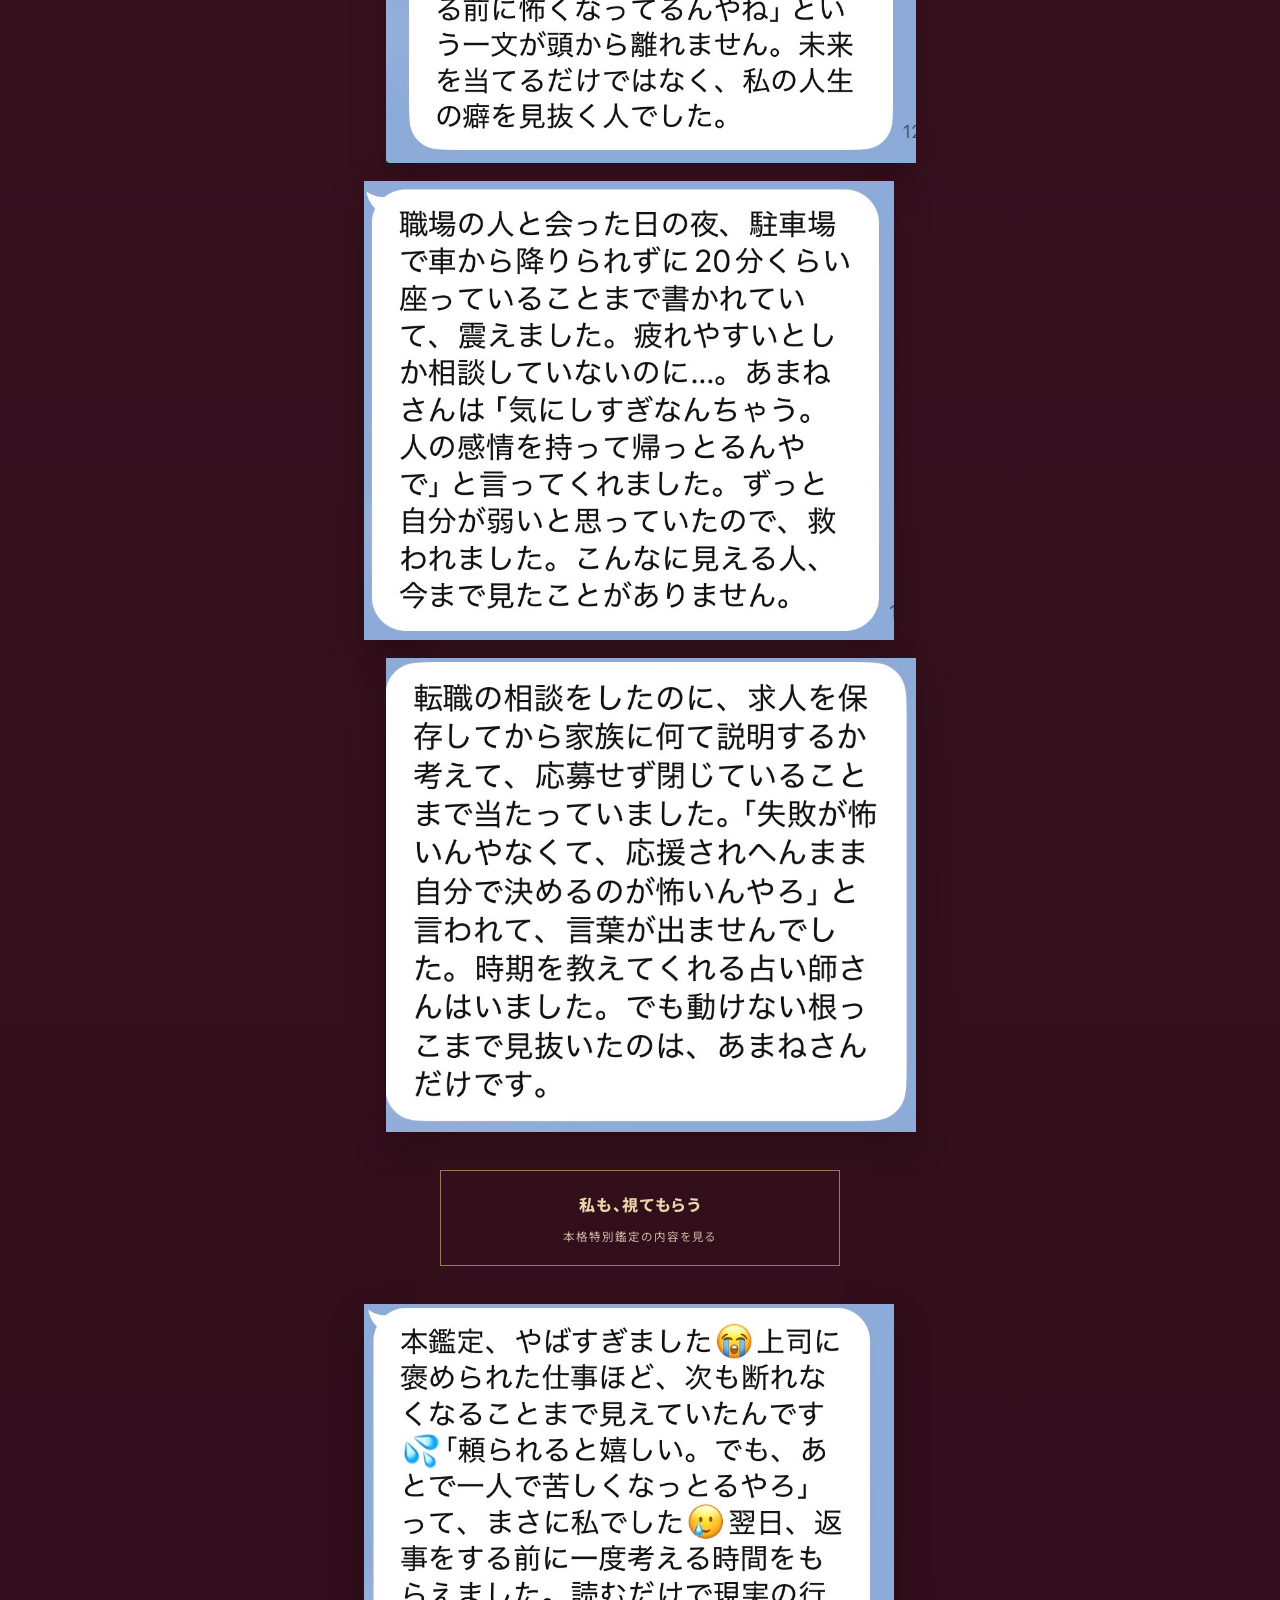
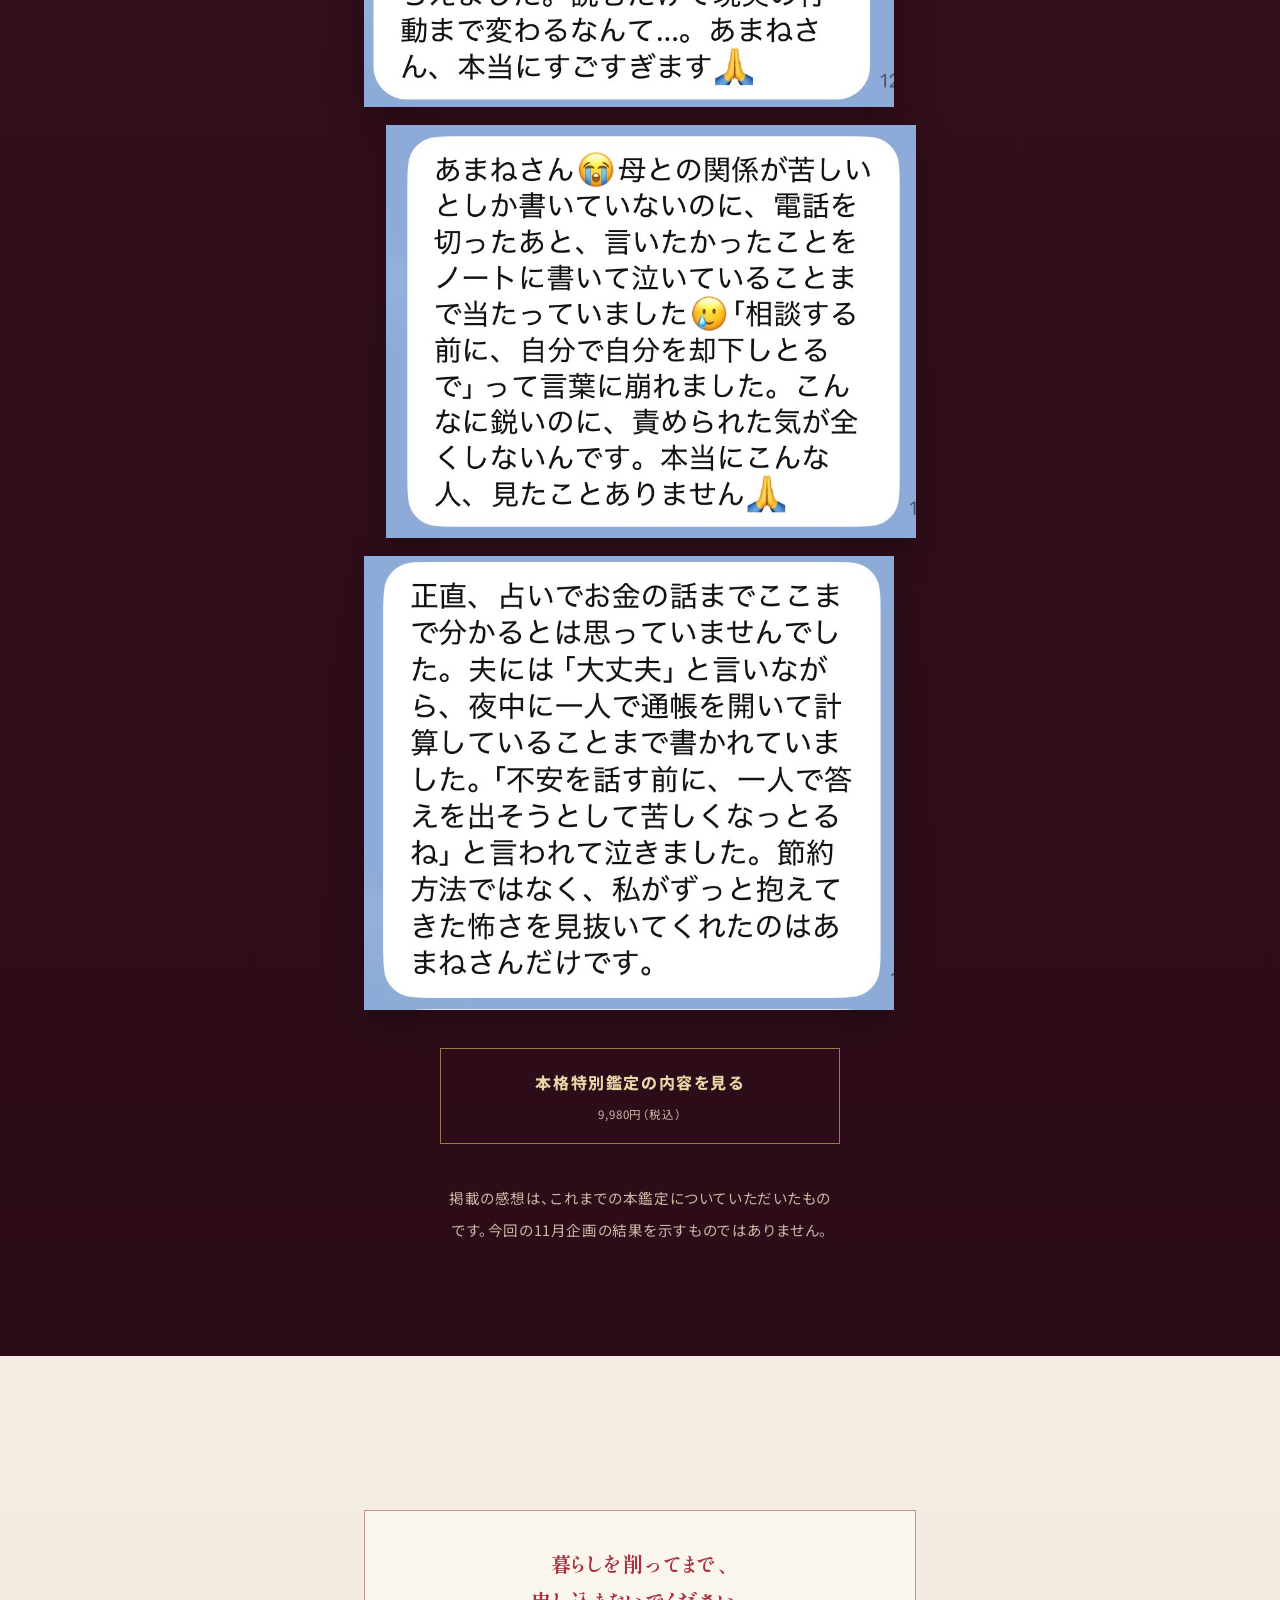
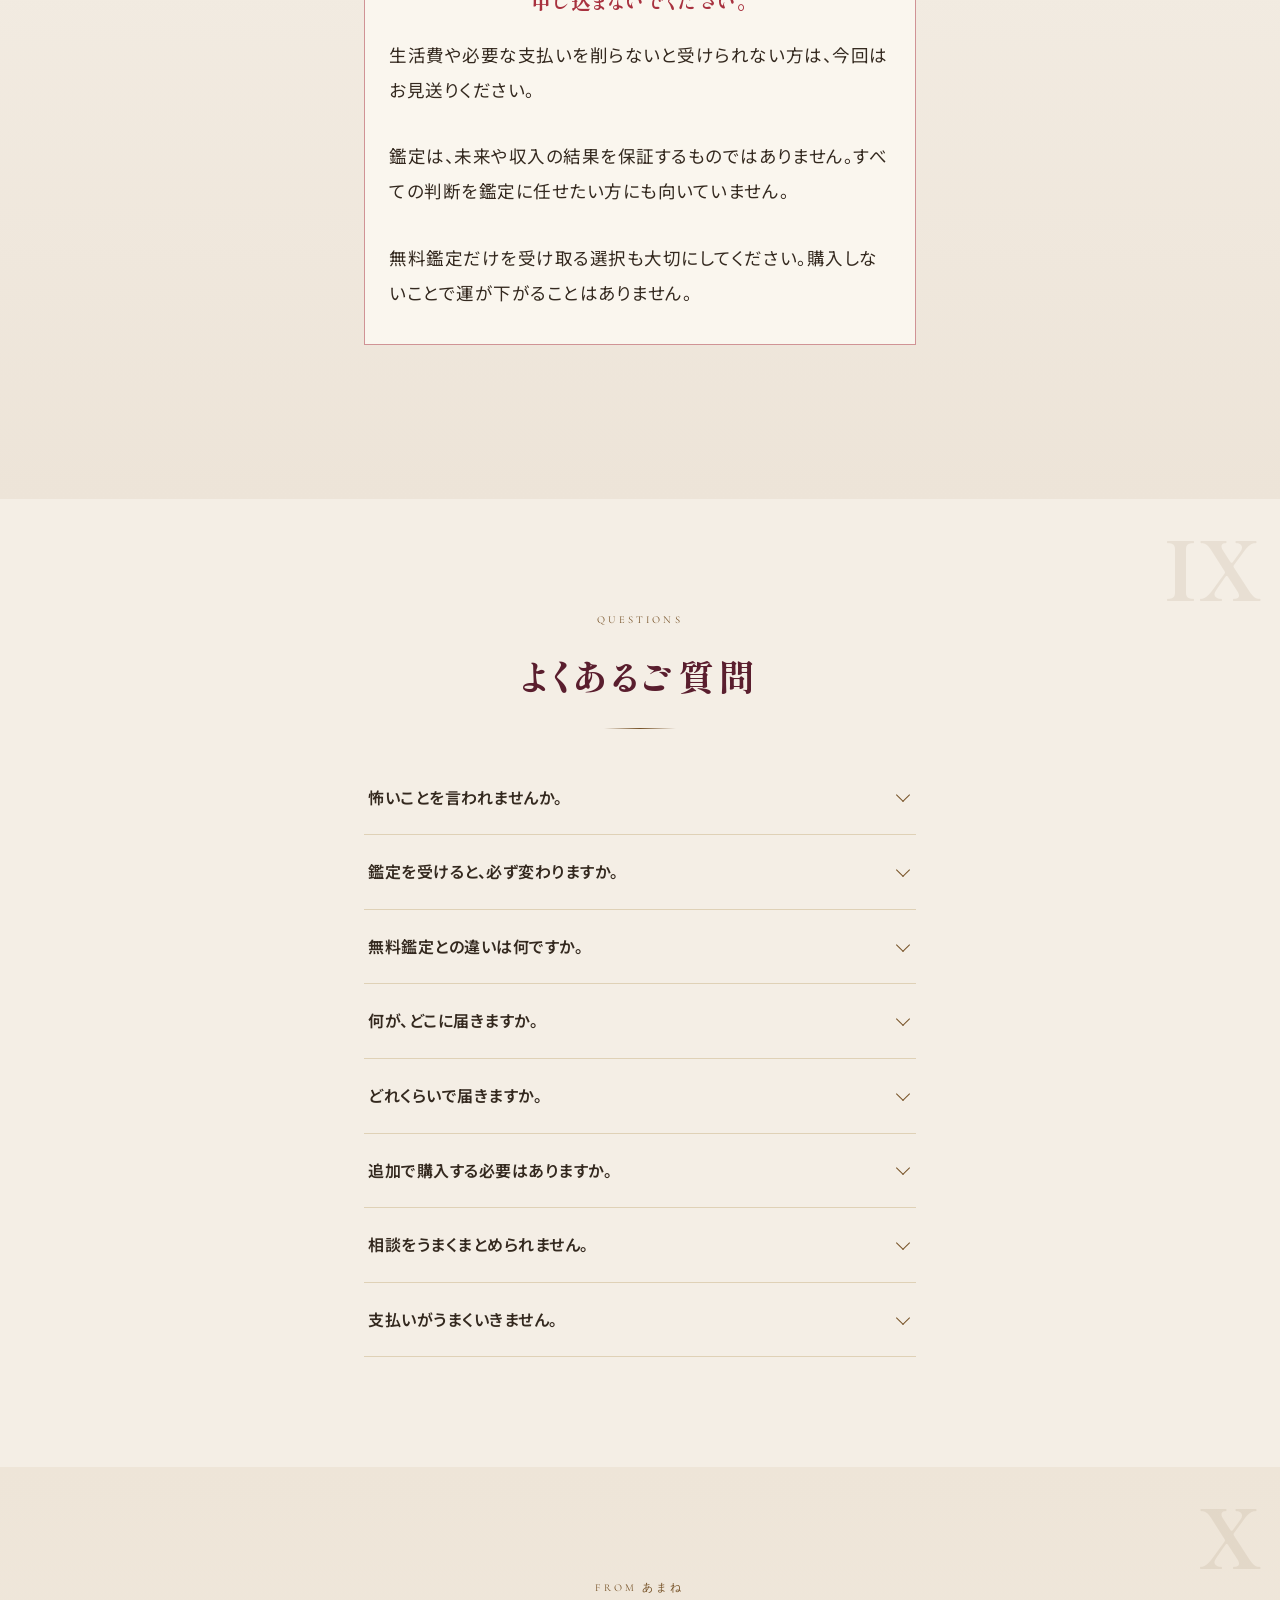
==== commit 9c4babbc: "Keep November hero artwork fully readable" ====
--- a/202611-amane/index.html
+++ b/202611-amane/index.html
@@ -12,7 +12,7 @@
 <link href="https://fonts.googleapis.com/css2?family=Shippori+Mincho+B1:wght@400;600;700;800&amp;family=Noto+Sans+JP:wght@400;500;700&amp;family=Cormorant+Garamond:wght@300;500;600&amp;display=swap" rel="stylesheet"/>
 <link href="reference-assets/lp.css?v=20261022n1" rel="stylesheet"/>
 <link href="reference-assets/theme-amane.css?v=20261022n1" rel="stylesheet"/>
-<style>:root{--bg:#f4eee5;--bg2:#e9dfd1;--bg3:#e9dfd1;--gold:#765227;--gold-hi:#765227;--paper:#34291f;--mute:#6c5b51;--kon:#e9dfd1}.rv,.rv-s,.rv-b,.ln,.stag>*{opacity:1!important;transform:none!important;filter:none!important}.hero-person img{animation:none!important;transform:none!important}.hero-flare{display:none}.hero-copy .tag{background:transparent;border:1px solid var(--gold);color:inherit}.november-note{padding:42px 24px;text-align:center;max-width:760px;margin:auto}.november-note .big{font-size:clamp(24px,5vw,34px)}.item .thumb{aspect-ratio:1;height:auto}.item .thumb img{width:100%;height:auto}.price{opacity:1!important;transform:none!important}.s-light{color:#34291f}.hero-copy h1{font-size:clamp(32px,6vw,62px)}.layer b{font-size:16px}.pbtn{min-height:60px}.step h3{font-size:18px}.november-note p{max-width:660px;margin:18px auto}@media(max-width:600px){.hero{min-height:0;display:flex;flex-direction:column;padding:0}.hero-person{position:relative;inset:auto;width:100%;height:auto;aspect-ratio:1}.hero-person img{width:100%;height:100%;object-fit:cover}.hero::after{display:none}.hero-copy{padding:30px 24px;text-shadow:none;color:#34291f}.hero-copy h1{font-size:30px;letter-spacing:.03em;line-height:1.65}.hero-copy .lead{font-size:17px}.strata{padding-left:34px}}</style></head>
+<style>:root{--bg:#f4eee5;--bg2:#e9dfd1;--bg3:#e9dfd1;--gold:#765227;--gold-hi:#765227;--paper:#34291f;--mute:#6c5b51;--kon:#e9dfd1}.rv,.rv-s,.rv-b,.ln,.stag>*{opacity:1!important;transform:none!important;filter:none!important}.hero-person img{animation:none!important;transform:none!important}.hero-flare,.hero-person::after{display:none!important}.hero-copy .tag{background:transparent;border:1px solid var(--gold);color:inherit}.november-note{padding:42px 24px;text-align:center;max-width:760px;margin:auto}.november-note .big{font-size:clamp(24px,5vw,34px)}.item .thumb{aspect-ratio:1;height:auto}.item .thumb img{width:100%;height:auto}.price{opacity:1!important;transform:none!important}.s-light{color:#34291f}.hero-copy h1{font-size:clamp(32px,6vw,62px)}.layer b{font-size:16px}.pbtn{min-height:60px}.step h3{font-size:18px}.november-note p{max-width:660px;margin:18px auto}@media(max-width:600px){.hero{min-height:0;display:flex;flex-direction:column;padding:0}.hero-person{position:relative;inset:auto;width:100%;height:auto;aspect-ratio:1}.hero-person img{width:100%;height:100%;object-fit:cover}.hero::after{display:none}.hero-copy{padding:30px 24px;text-shadow:none;color:#34291f}.hero-copy h1{font-size:30px;letter-spacing:.03em;line-height:1.65}.hero-copy .lead{font-size:17px}.strata{padding-left:34px}}</style></head>
 
 <body class="ed">
 <div aria-hidden="true" class="prog"><i id="progbar"></i></div>
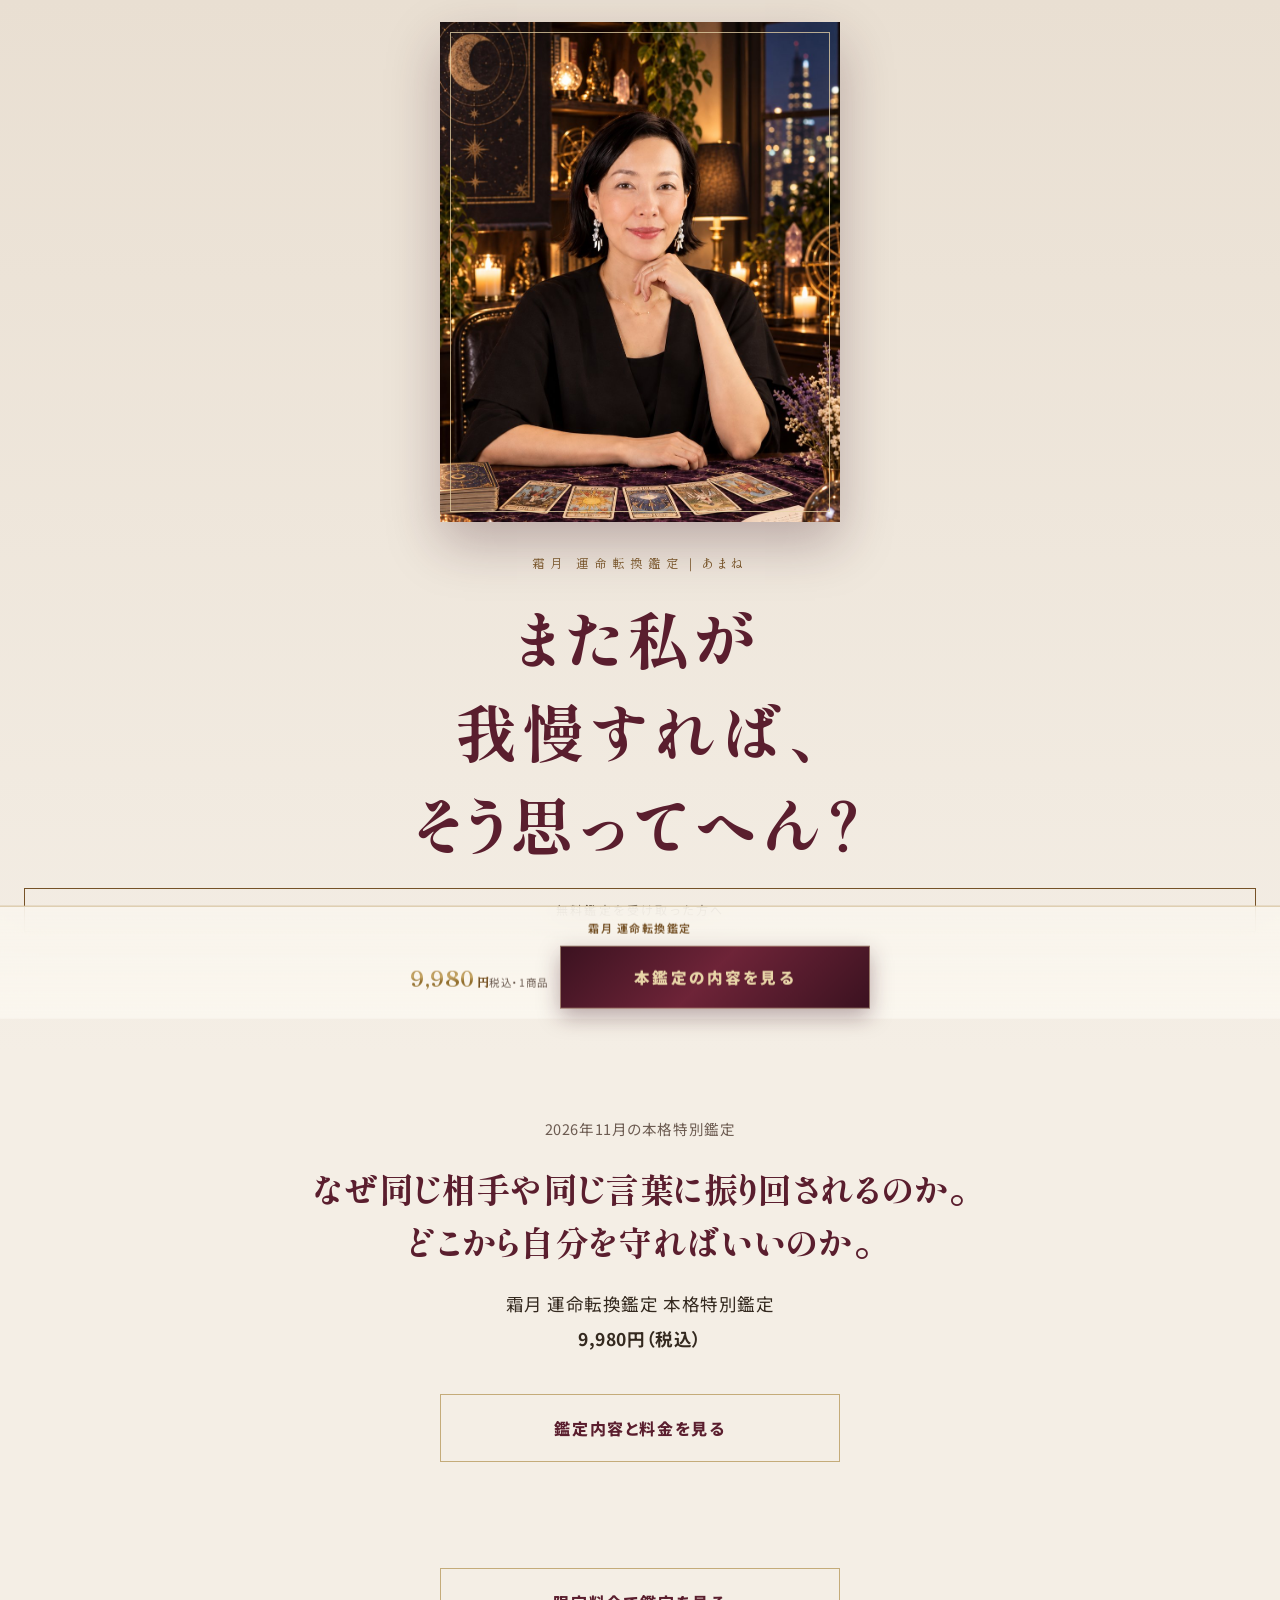
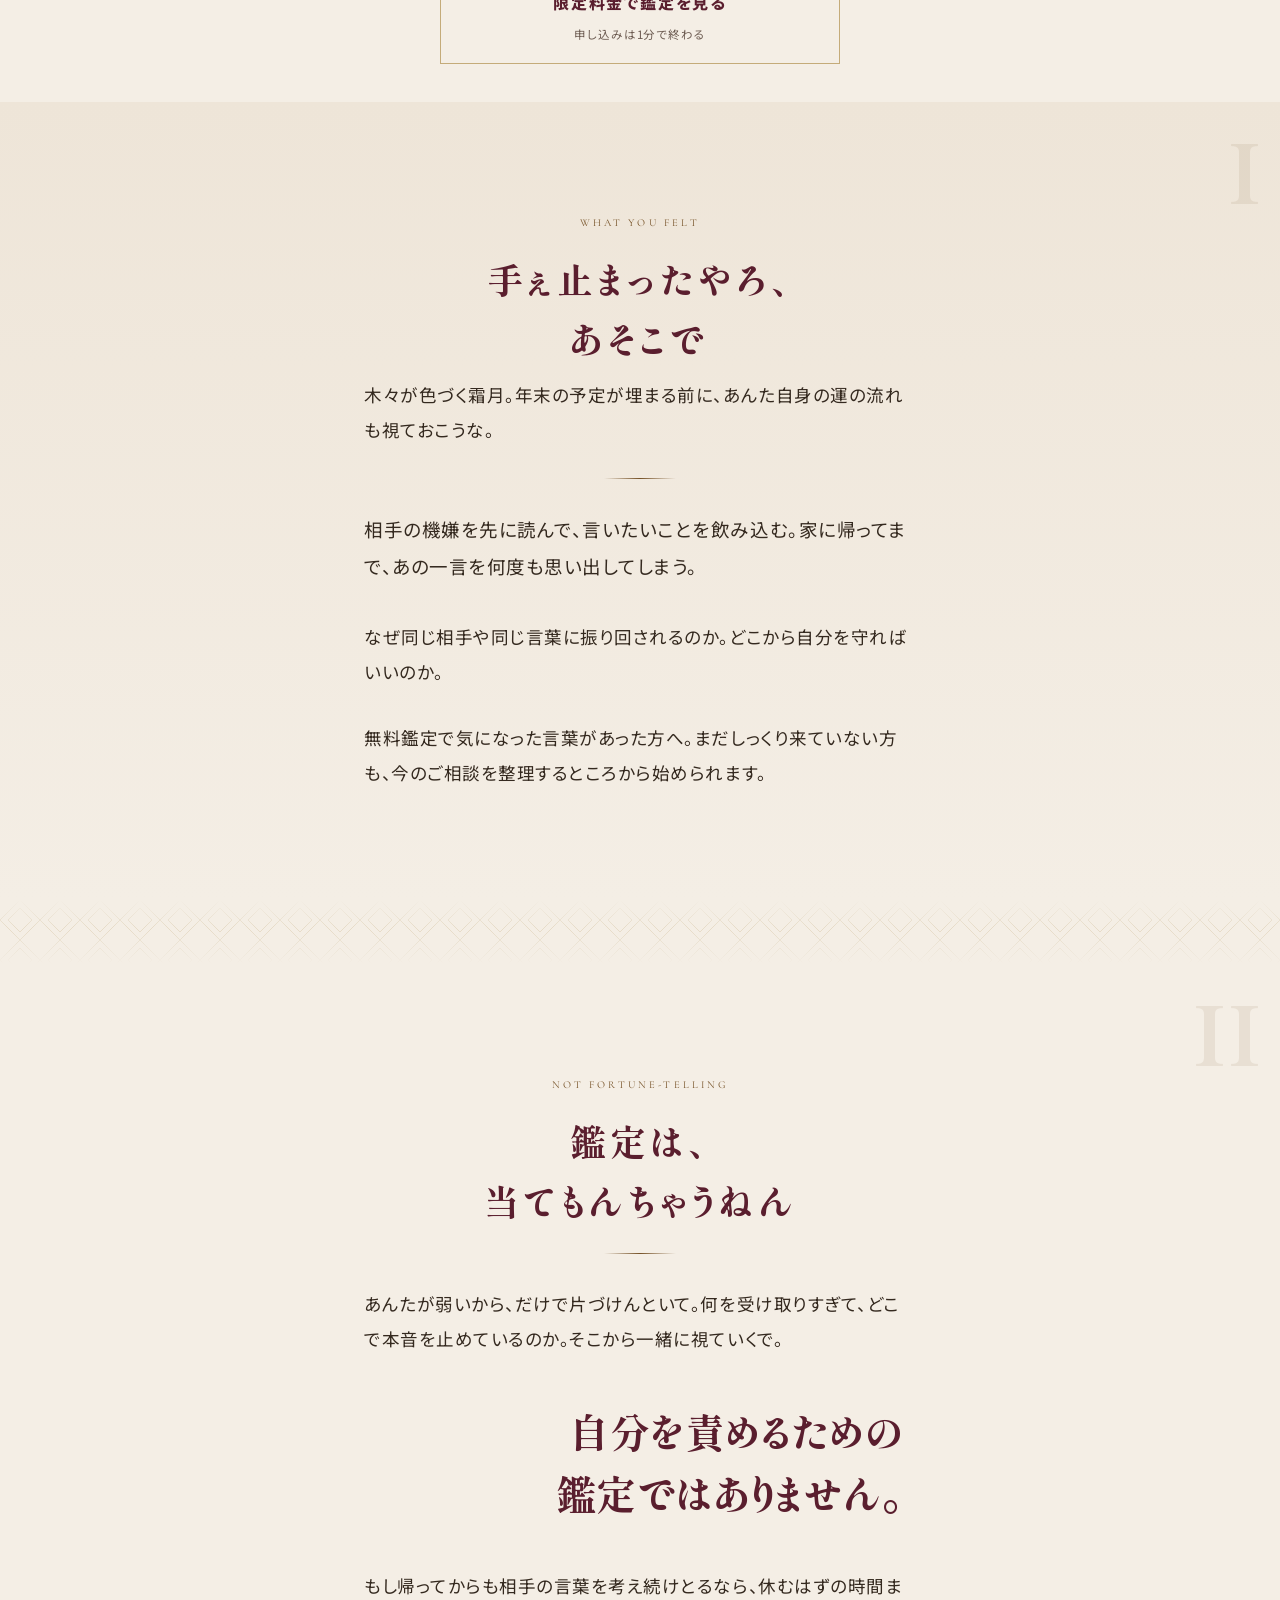
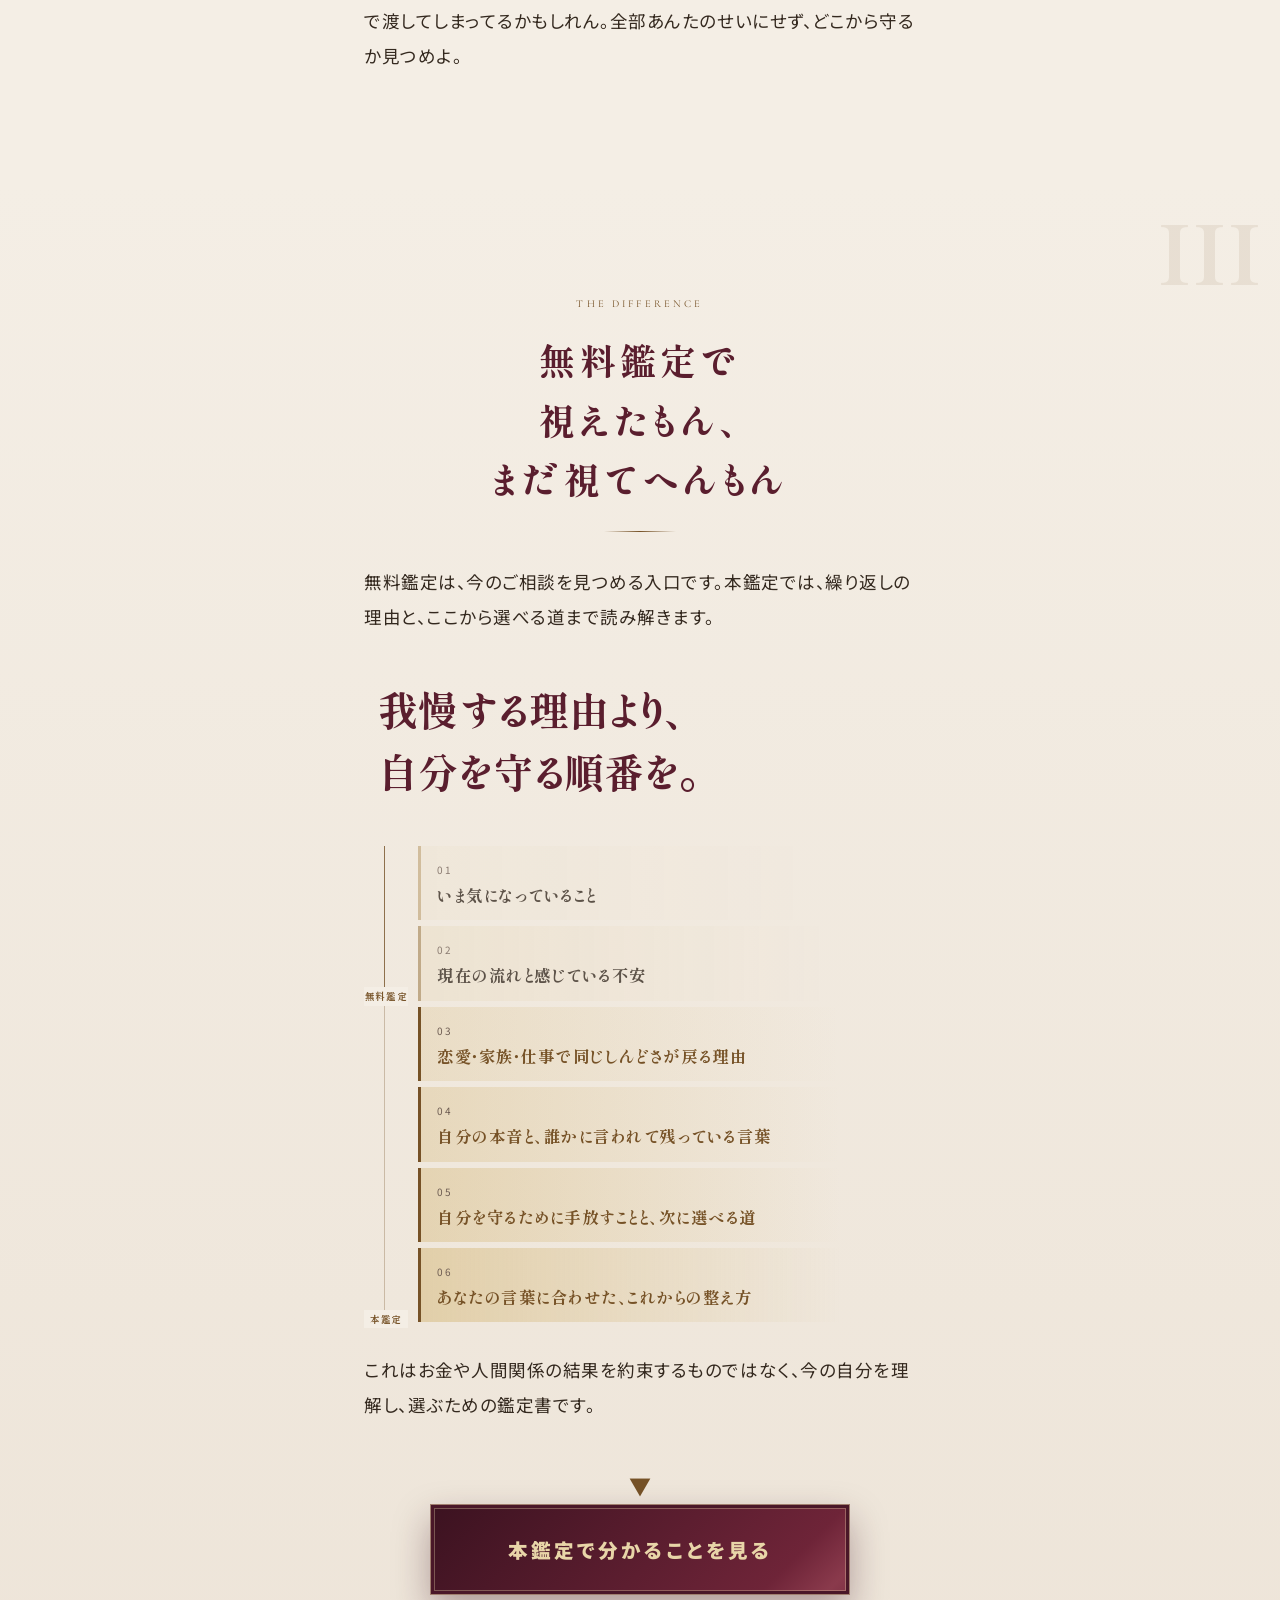
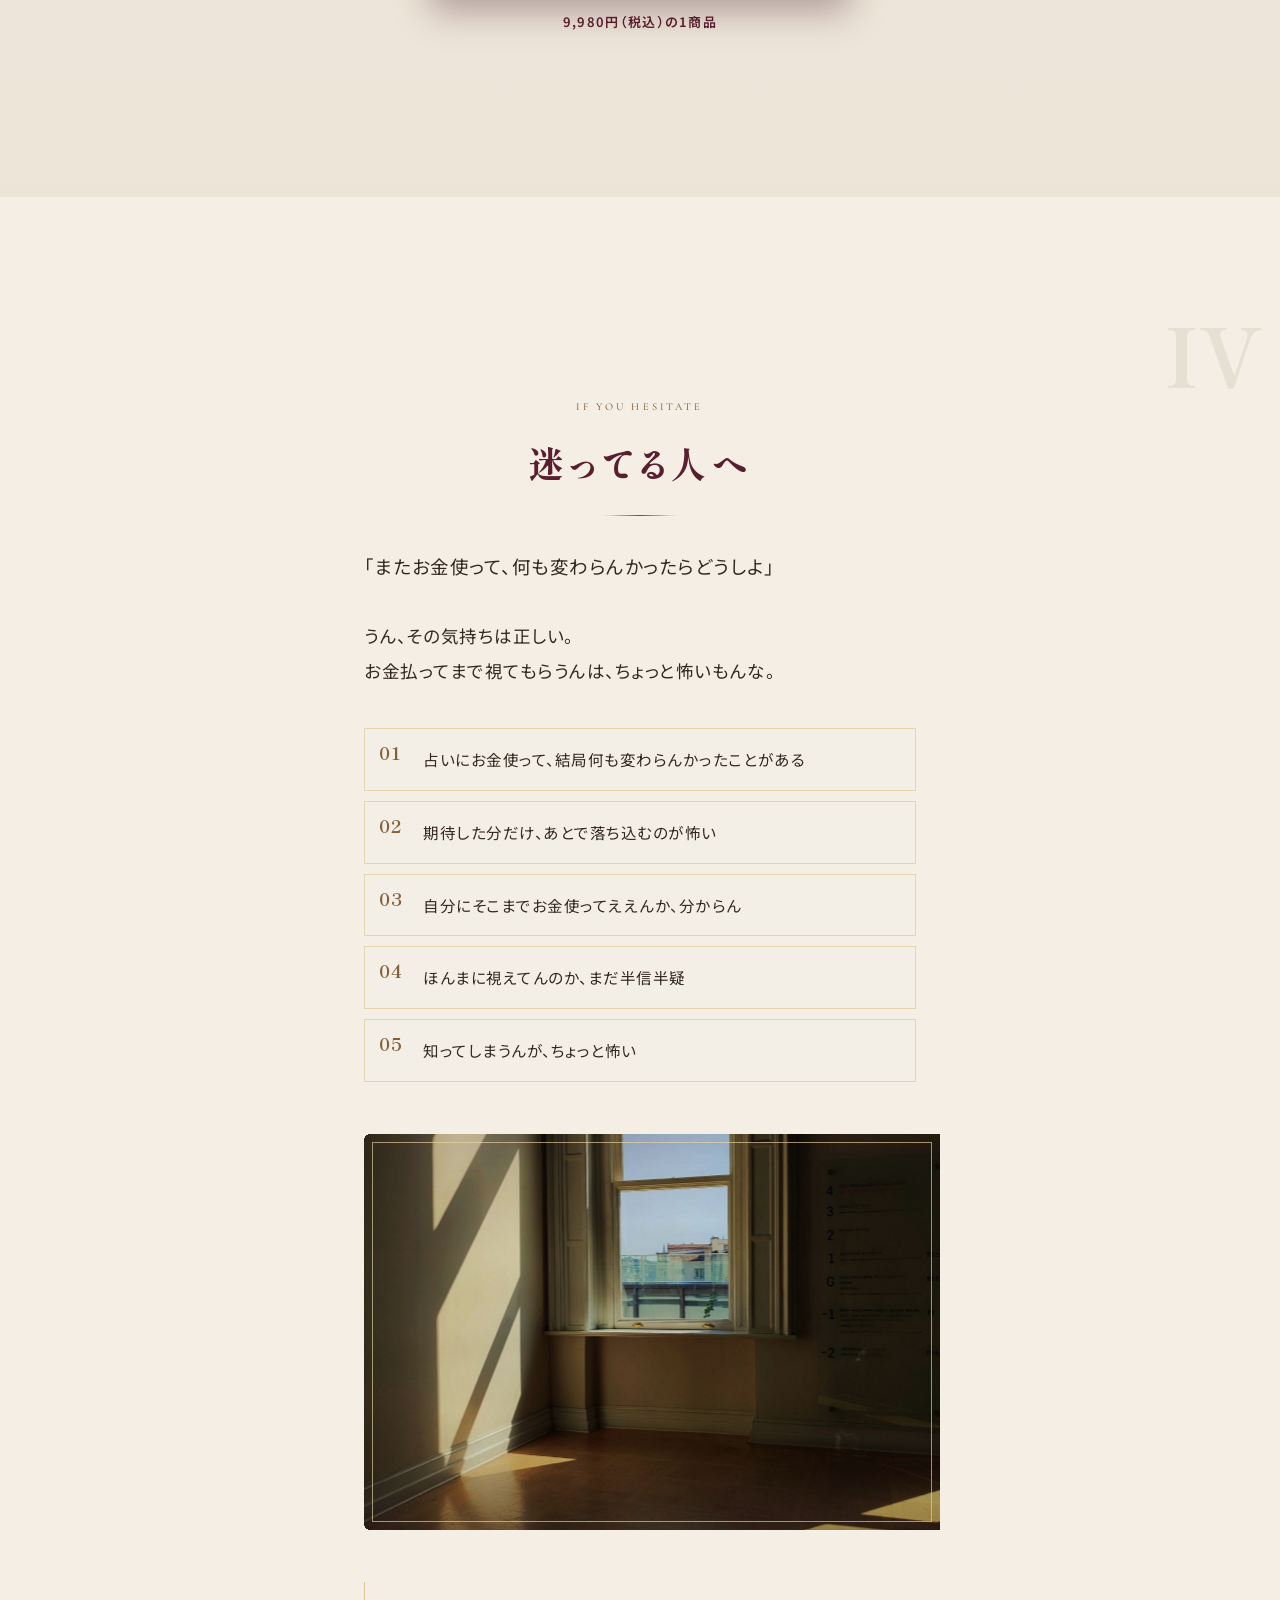
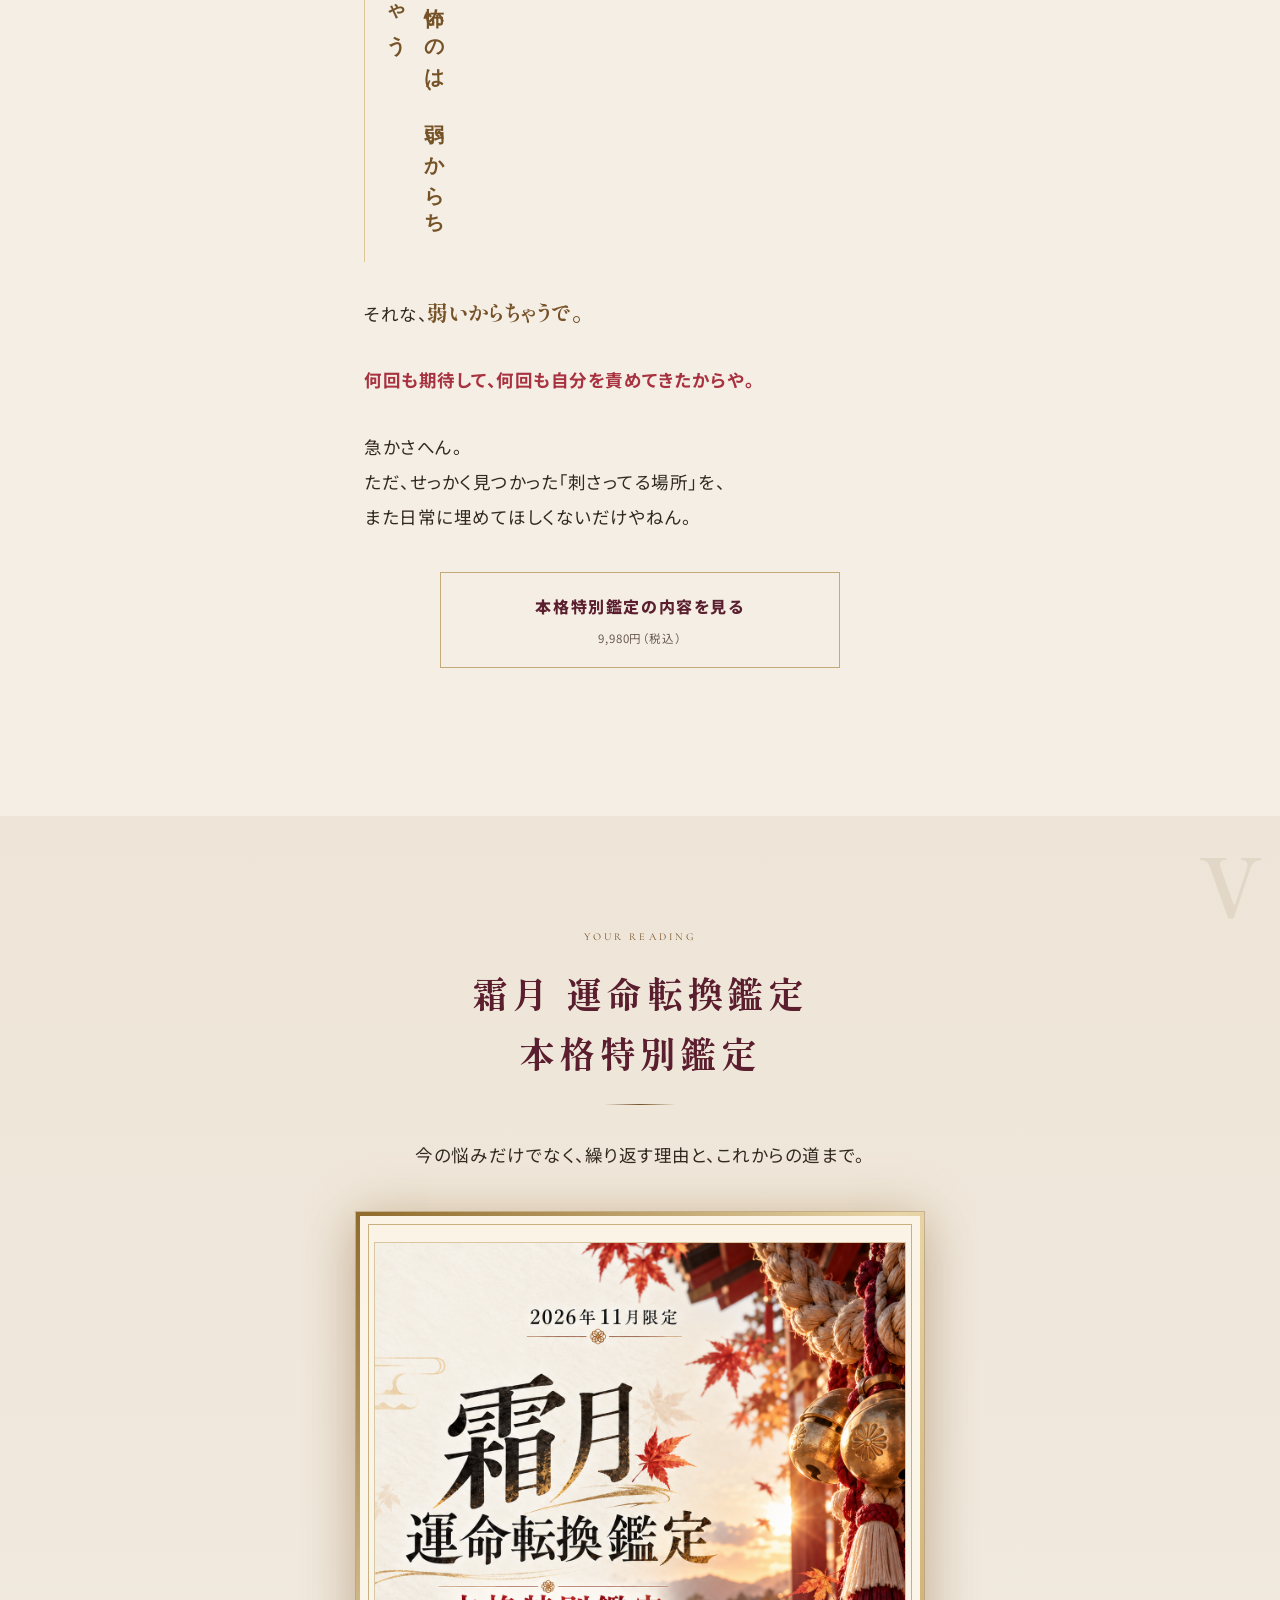
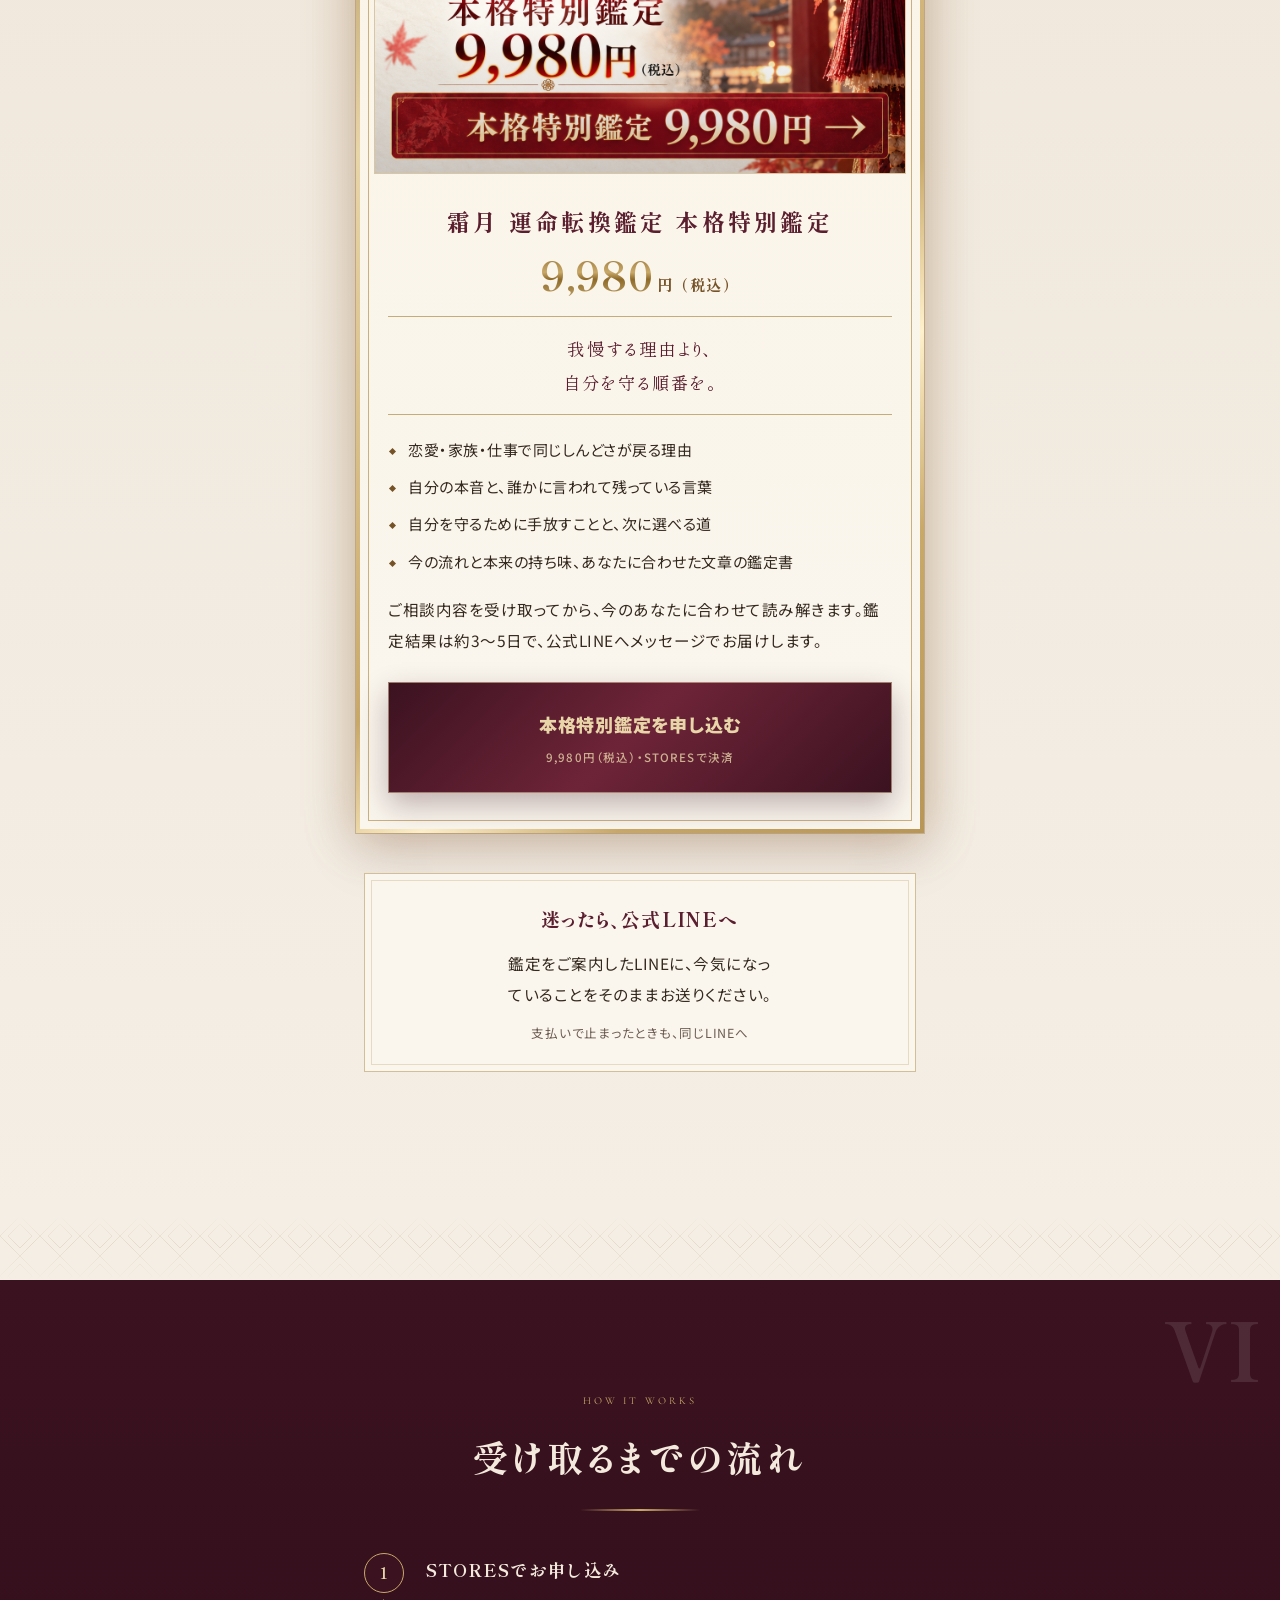
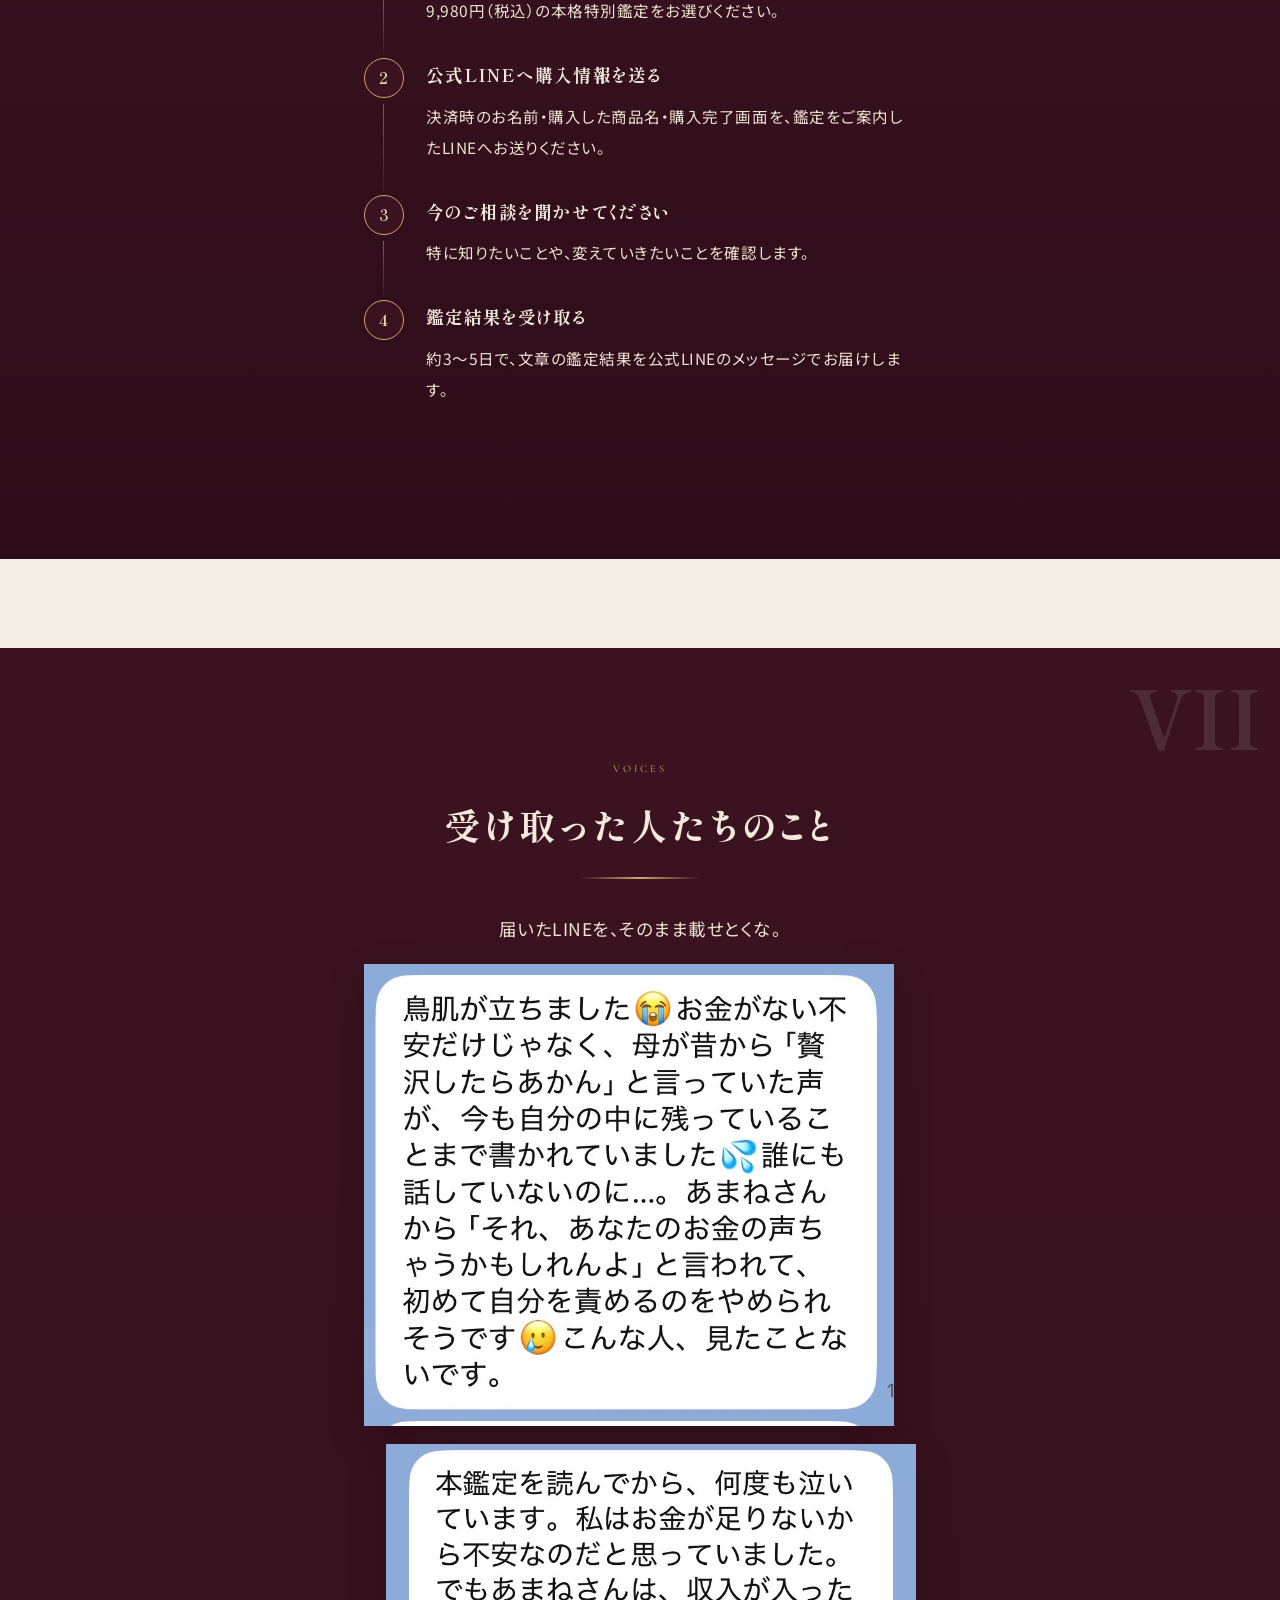
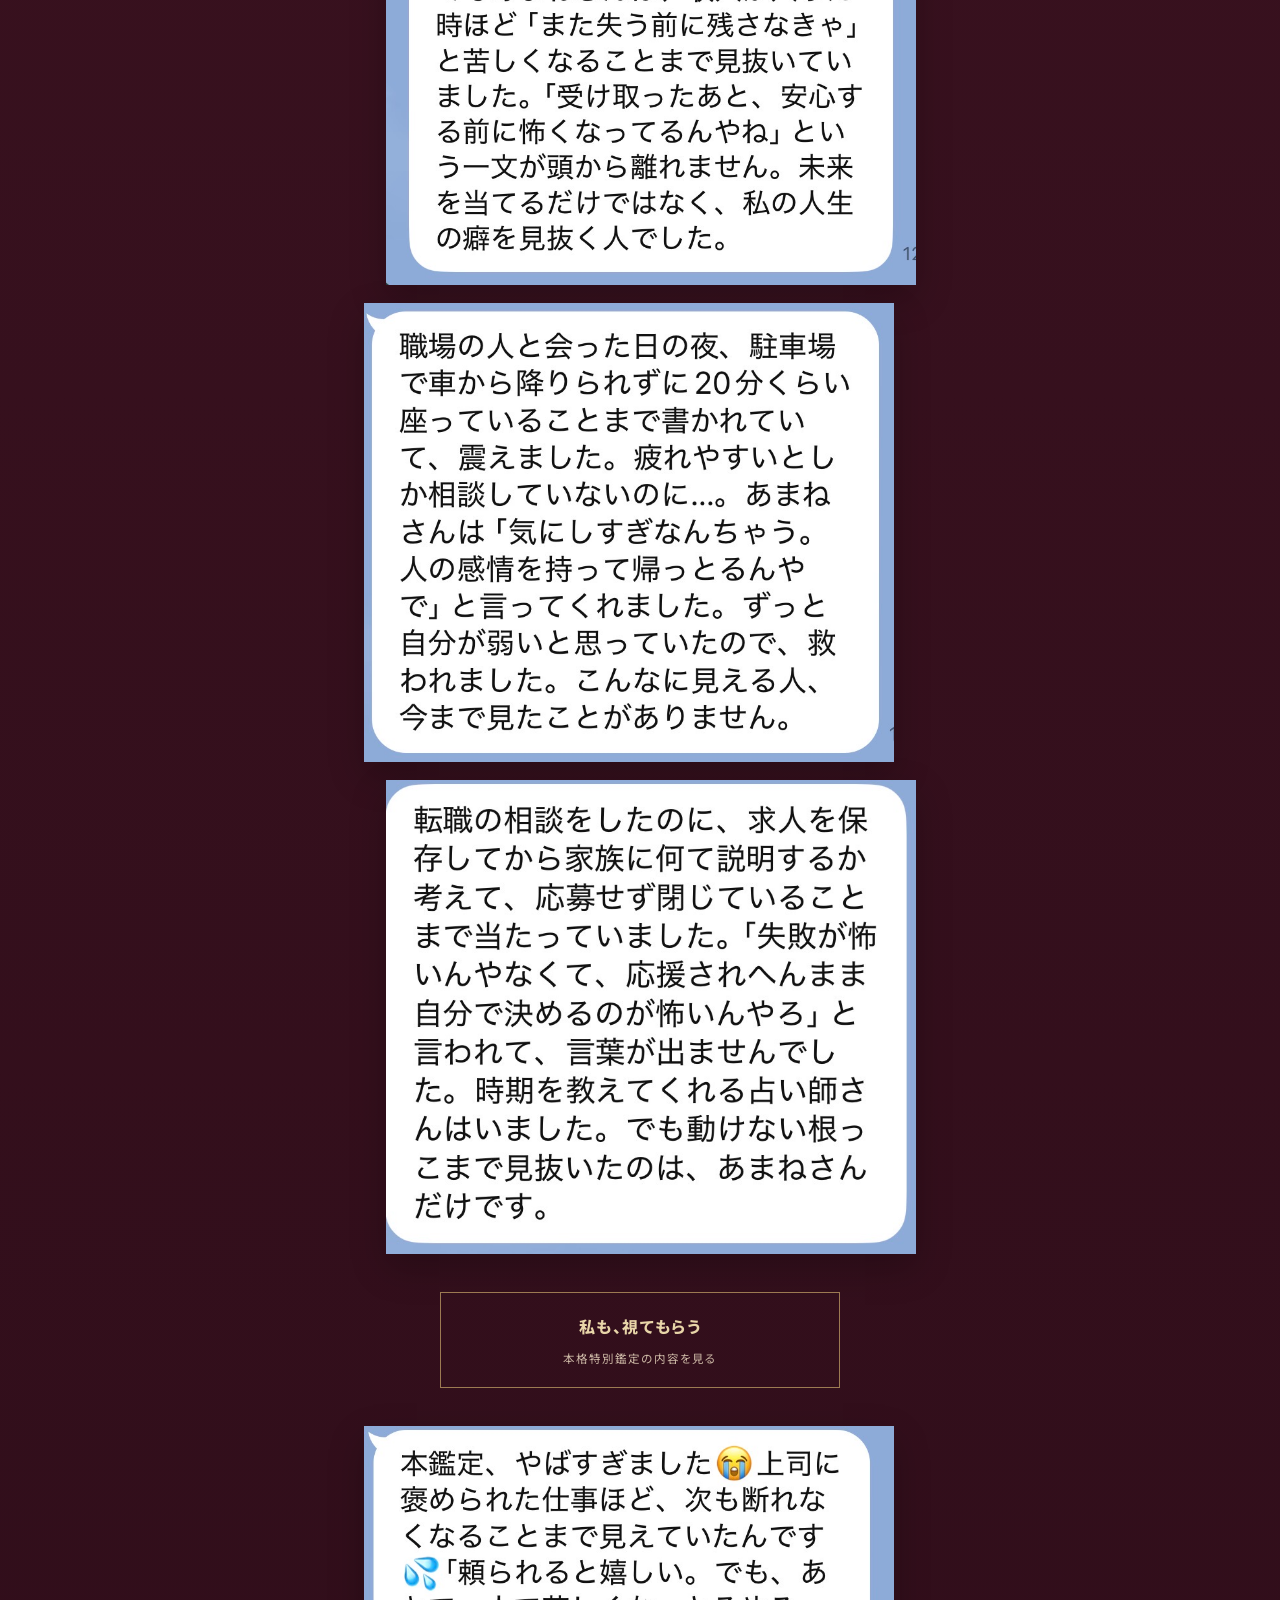
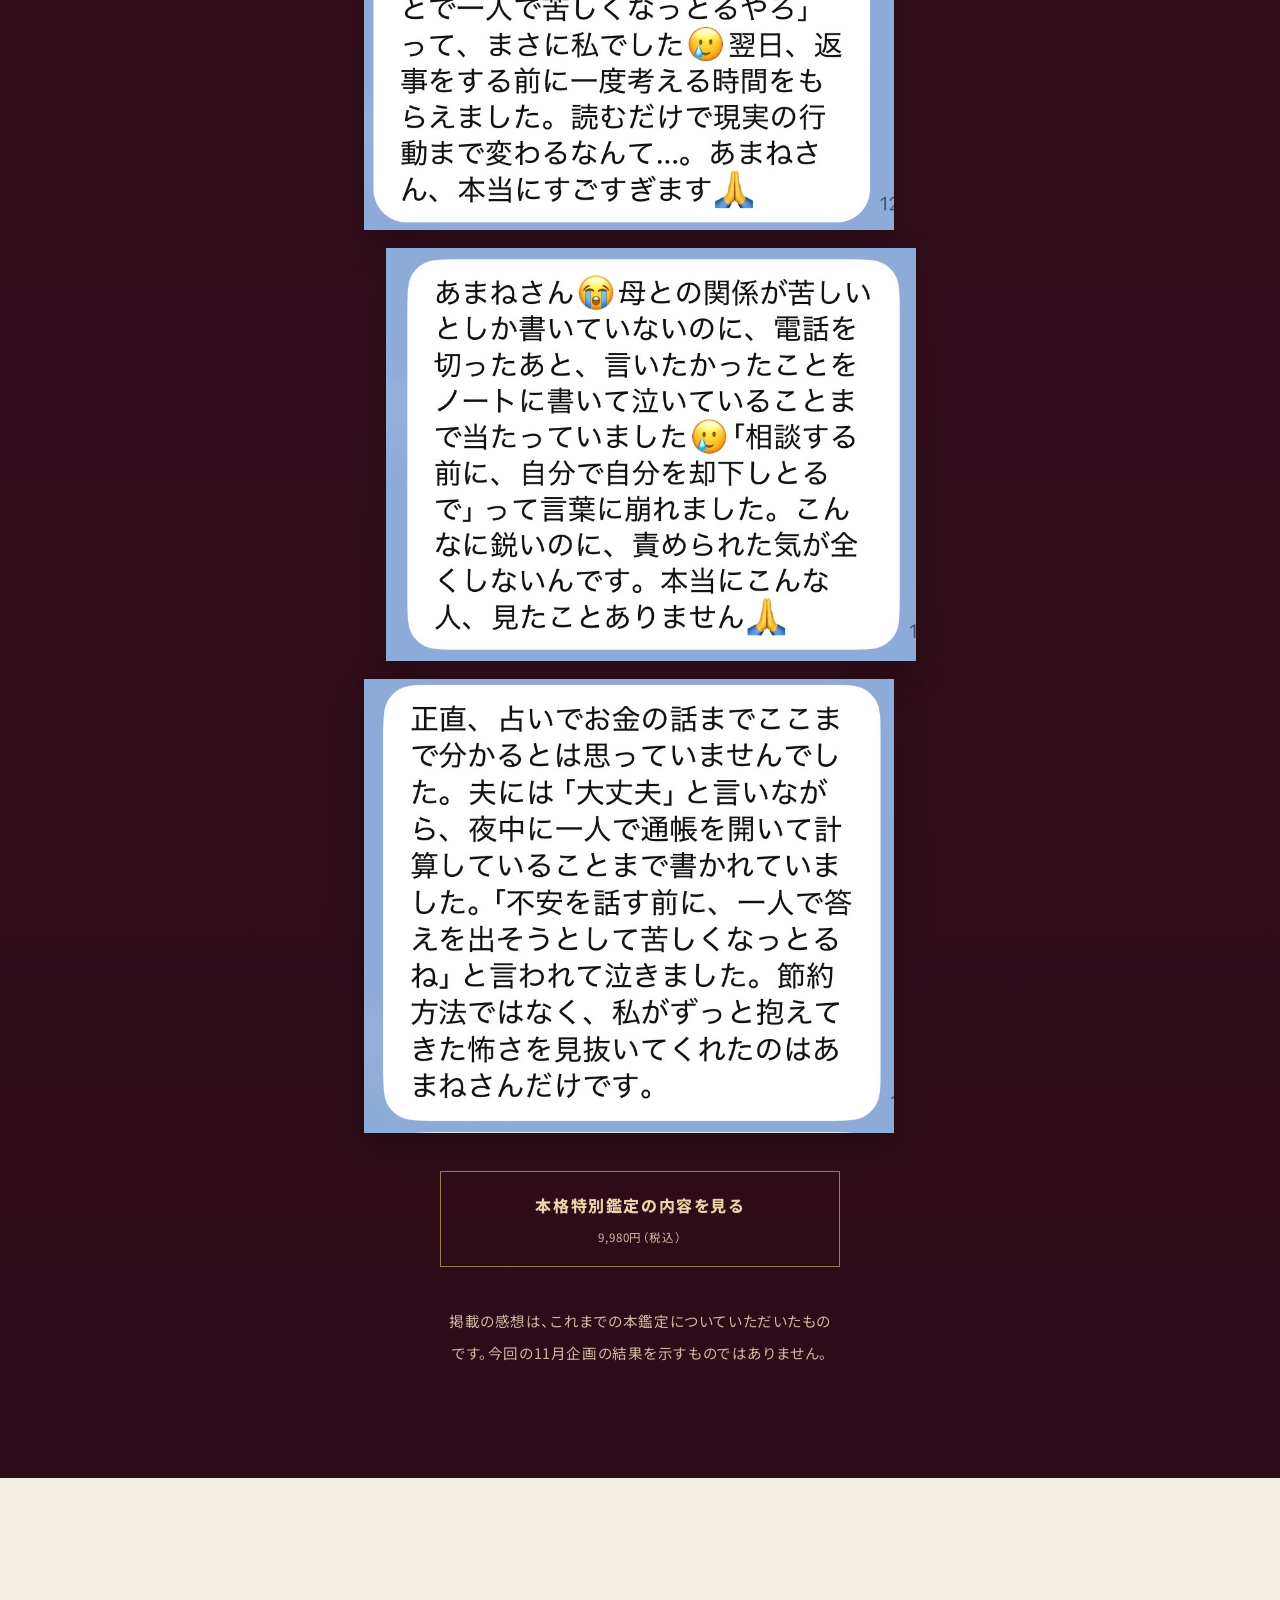
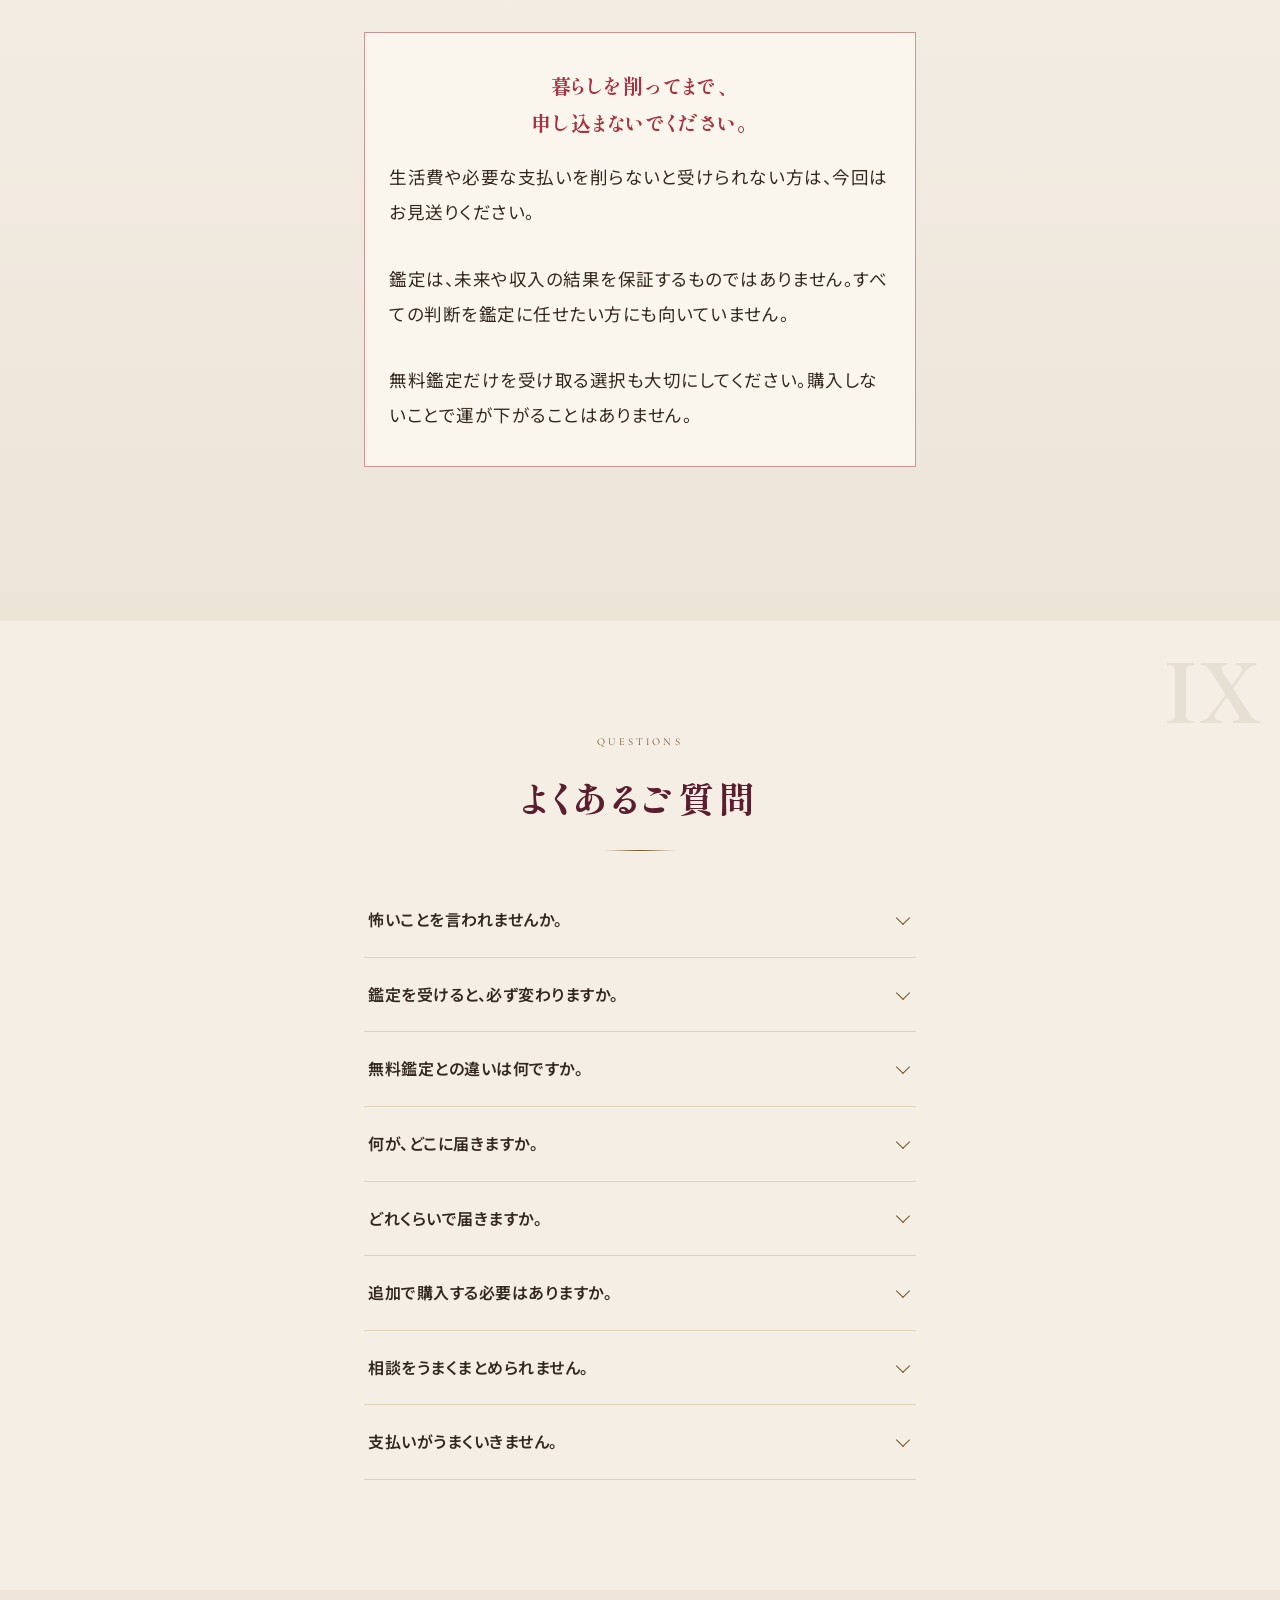
==== commit 361d0576: "Refine November reading names, season and offer copy" ====
--- a/202611-amane/index.html
+++ b/202611-amane/index.html
@@ -13,10 +13,8 @@
 <link href="reference-assets/lp.css?v=20261022n1" rel="stylesheet"/>
 <link href="reference-assets/theme-amane.css?v=20261022n1" rel="stylesheet"/>
 <style>:root{--bg:#f4eee5;--bg2:#e9dfd1;--bg3:#e9dfd1;--gold:#765227;--gold-hi:#765227;--paper:#34291f;--mute:#6c5b51;--kon:#e9dfd1}.rv,.rv-s,.rv-b,.ln,.stag>*{opacity:1!important;transform:none!important;filter:none!important}.hero-person img{animation:none!important;transform:none!important}.hero-flare,.hero-person::after{display:none!important}.hero-copy .tag{background:transparent;border:1px solid var(--gold);color:inherit}.november-note{padding:42px 24px;text-align:center;max-width:760px;margin:auto}.november-note .big{font-size:clamp(24px,5vw,34px)}.item .thumb{aspect-ratio:1;height:auto}.item .thumb img{width:100%;height:auto}.price{opacity:1!important;transform:none!important}.s-light{color:#34291f}.hero-copy h1{font-size:clamp(32px,6vw,62px)}.layer b{font-size:16px}.pbtn{min-height:60px}.step h3{font-size:18px}.november-note p{max-width:660px;margin:18px auto}@media(max-width:600px){.hero{min-height:0;display:flex;flex-direction:column;padding:0}.hero-person{position:relative;inset:auto;width:100%;height:auto;aspect-ratio:1}.hero-person img{width:100%;height:100%;object-fit:cover}.hero::after{display:none}.hero-copy{padding:30px 24px;text-shadow:none;color:#34291f}.hero-copy h1{font-size:30px;letter-spacing:.03em;line-height:1.65}.hero-copy .lead{font-size:17px}.strata{padding-left:34px}}</style></head>
-
 <body class="ed">
 <div aria-hidden="true" class="prog"><i id="progbar"></i></div>
-
 <header class="hero">
 <div class="hero-person">
 <img alt="あまね" fetchpriority="high" src="https://amane-spiritual.github.io/lp/img/amane/a_hero_tarot.jpg" style="object-position:center 14%"/>
@@ -29,24 +27,18 @@
 <div class="scrollcue rv"><span class="lat">SCROLL</span><i></i></div>
 </div>
 </header><div class="november-note"><p class="whisper">2026年11月の本格特別鑑定</p><p class="big">なぜ同じ相手や同じ言葉に振り回されるのか。どこから自分を守ればいいのか。</p><p>霜月 運命転換鑑定 本格特別鑑定<br/><b>9,980円（税込）</b></p><a class="minicta" href="#item">鑑定内容と料金を見る</a></div>
-
-
 <a class="minicta rv" href="#item" style="margin-top:26px">限定料金で鑑定を見る<span class="s">申し込みは1分で終わる</span></a>
-
 <section class="s-ai">
-<div class="wrap"><div class="chapno">I</div><div class="eyebrow lat">What you felt</div><h2 class="lines"><span class="ln">手ぇ止まったやろ、</span><br/><span class="ln">あそこで</span></h2><div class="gline"></div><div class="stag"><p class="lead-p">相手の機嫌を先に読んで、言いたいことを飲み込む。家に帰ってまで、あの一言を何度も思い出してしまう。</p><p>なぜ同じ相手や同じ言葉に振り回されるのか。どこから自分を守ればいいのか。</p><p>無料鑑定で気になった言葉があった方へ。まだしっくり来ていない方も、今のご相談を整理するところから始められます。</p></div></div>
+<div class="wrap"><div class="chapno">I</div><div class="eyebrow lat">What you felt</div><h2 class="lines"><span class="ln">手ぇ止まったやろ、</span><br/><span class="ln">あそこで</span></h2><p class="seasonal-context">木々が色づく霜月。年末の予定が埋まる前に、あんた自身の運の流れも視ておこうな。</p><div class="gline"></div><div class="stag"><p class="lead-p">相手の機嫌を先に読んで、言いたいことを飲み込む。家に帰ってまで、あの一言を何度も思い出してしまう。</p><p>なぜ同じ相手や同じ言葉に振り回されるのか。どこから自分を守ればいいのか。</p><p>無料鑑定で気になった言葉があった方へ。まだしっくり来ていない方も、今のご相談を整理するところから始められます。</p></div></div>
 </section>
 <div aria-hidden="true" class="band"></div>
-
 <section class="s-dark">
-<div class="wrap"><div class="chapno">II</div><div class="eyebrow lat">Not fortune-telling</div><h2 class="lines"><span class="ln">鑑定は、</span><br/><span class="ln">当てもんちゃうねん</span></h2><div class="gline"></div><div class="stag"><p>あんたが弱いから、だけで片づけんといて。何を受け取りすぎて、どこで本音を止めているのか。そこから一緒に視ていくで。</p><div class="big">自分を責めるための<br/>鑑定ではありません。</div><p>その場を丸く収めても、帰ってから休めへん。相手のことで頭がいっぱいになって、自分の時間まで削られてしまうことがあるやろ。</p></div></div>
+<div class="wrap"><div class="chapno">II</div><div class="eyebrow lat">Not fortune-telling</div><h2 class="lines"><span class="ln">鑑定は、</span><br/><span class="ln">当てもんちゃうねん</span></h2><div class="gline"></div><div class="stag"><p>あんたが弱いから、だけで片づけんといて。何を受け取りすぎて、どこで本音を止めているのか。そこから一緒に視ていくで。</p><div class="big">自分を責めるための<br/>鑑定ではありません。</div><p>もし帰ってからも相手の言葉を考え続けとるなら、休むはずの時間まで渡してしまってるかもしれん。全部あんたのせいにせず、どこから守るか見つめよ。</p></div></div>
 </section>
-
 <section class="s-ai-r">
 <div class="wrap"><div class="chapno">III</div><div class="eyebrow lat">The difference</div><h2 class="lines"><span class="ln">無料鑑定で</span><br/><span class="ln">視えたもん、</span><br/><span class="ln">まだ視てへんもん</span></h2><div class="gline"></div><p>無料鑑定は、今のご相談を見つめる入口です。本鑑定では、繰り返しの理由と、ここから選べる道まで読み解きます。</p><div class="big">我慢する理由より、<br/>自分を守る順番を。</div><div class="strata" style="--free-h:33%"><div aria-hidden="true" class="gauge"><i class="g1"></i><i class="g2"></i><b class="l1">無料鑑定</b><b class="l2">本鑑定</b></div><div class="layer free" style="--d:0"><span class="lv">01</span><b>いま気になっていること</b></div><div class="layer free" style="--d:1"><span class="lv">02</span><b>現在の流れと感じている不安</b></div><div class="layer deep" style="--d:2"><span class="lv">03</span><b>恋愛・家族・仕事で同じしんどさが戻る理由</b></div><div class="layer deep" style="--d:3"><span class="lv">04</span><b>自分の本音と、誰かに言われて残っている言葉</b></div><div class="layer deep" style="--d:4"><span class="lv">05</span><b>自分を守るために手放すことと、次に選べる道</b></div><div class="layer deep" style="--d:5"><span class="lv">06</span><b>あなたの言葉に合わせた、これからの整え方</b></div></div><p>これはお金や人間関係の結果を約束するものではなく、今の自分を理解し、選ぶための鑑定書です。</p><a class="cta" href="#item"><span class="arrow">▼</span><span class="btn">本鑑定で分かることを見る</span><span class="sub">9,980円（税込）の1商品</span></a></div>
 </section>
 <div class="wrap"><div class="growline"></div></div>
-
 <section class="s-dark">
 <div class="wrap">
 <div class="chapno">IV</div>
@@ -76,17 +68,14 @@
 <a class="minicta rv" href="#item">本格特別鑑定の内容を見る<span class="s">9,980円（税込）</span></a>
 </div>
 </section>
-
 <section class="s-ai" data-sticky-hide="" id="item">
 <div class="wrap"><div class="chapno">V</div><div class="eyebrow lat">Your reading</div><h2>霜月 運命転換鑑定<br/>本格特別鑑定</h2><div class="gline"></div><p class="tc">今の悩みだけでなく、繰り返す理由と、これからの道まで。</p><div class="item rec"><div class="thumb"><img alt="霜月 運命転換鑑定 本格特別鑑定" loading="lazy" src="reference-assets/product.png"/></div><div class="pname">霜月 運命転換鑑定 本格特別鑑定</div><div class="price"><span class="num-gold">9,980</span><small>円（税込）</small></div><div class="goal">我慢する理由より、<br/>自分を守る順番を。</div><ul><li>恋愛・家族・仕事で同じしんどさが戻る理由</li><li>自分の本音と、誰かに言われて残っている言葉</li><li>自分を守るために手放すことと、次に選べる道</li><li>今の流れと本来の持ち味、あなたに合わせた文章の鑑定書</li></ul><p>ご相談内容を受け取ってから、今のあなたに合わせて読み解きます。鑑定結果は約3〜5日で、公式LINEへメッセージでお届けします。</p><a class="pbtn" href="https://pmsdqb4c2p0emj0yagvc.stores.jp/items/6ad9b84193213a979e97731f" rel="noopener" target="_blank">本格特別鑑定を申し込む<span class="s">9,980円（税込）・STORESで決済</span></a></div><div class="linebox"><div class="lh">迷ったら、公式LINEへ</div><p>鑑定をご案内したLINEに、今気になっていることをそのままお送りください。</p><div class="ls">支払いで止まったときも、同じLINEへ</div></div></div>
 </section>
 <div aria-hidden="true" class="band"></div>
-
 <section class="s-light">
 <div class="wrap"><div class="chapno">VI</div><div class="eyebrow lat">How it works</div><h2>受け取るまでの流れ</h2><div class="gline"></div><div class="steps"><div class="st"><h4>STORESでお申し込み</h4><p>9,980円（税込）の本格特別鑑定をお選びください。</p></div><div class="st"><h4>公式LINEへ購入情報を送る</h4><p>決済時のお名前・購入した商品名・購入完了画面を、鑑定をご案内したLINEへお送りください。</p></div><div class="st"><h4>今のご相談を聞かせてください</h4><p>特に知りたいことや、変えていきたいことを確認します。</p></div><div class="st"><h4>鑑定結果を受け取る</h4><p>約3〜5日で、文章の鑑定結果を公式LINEのメッセージでお届けします。</p></div></div></div>
 </section>
 <div class="wrap"><div class="growline"></div></div>
-
 <section class="s-light">
 <div class="wrap">
 <div class="chapno">VII</div>
@@ -94,7 +83,6 @@
 <h2 class="lines"><span class="ln">受け取った人たちのこと</span></h2>
 <div class="gline"></div>
 <div class="rv"><p class="tc">届いたLINEを、そのまま載せとくな。</p></div>
-
 <figure class="shot rv"><img alt="受け取った人の感想" decoding="async" loading="lazy" src="https://amane-spiritual.github.io/lp/img/amane/voices/k_01.jpg"/></figure>
 <figure class="shot rv"><img alt="受け取った人の感想" decoding="async" loading="lazy" src="https://amane-spiritual.github.io/lp/img/amane/voices/k_02.jpg"/></figure>
 <figure class="shot rv"><img alt="受け取った人の感想" decoding="async" loading="lazy" src="https://amane-spiritual.github.io/lp/img/amane/voices/k_03.jpg"/></figure>
@@ -106,22 +94,15 @@
 <a class="minicta rv" href="#item">本格特別鑑定の内容を見る<span class="s">9,980円（税込）</span></a>
 <p class="whisper">掲載の感想は、これまでの本鑑定についていただいたものです。今回の11月企画の結果を示すものではありません。</p></div>
 </section>
-
 <section class="s-ai-r">
 <div class="wrap"><div class="warn"><h3>暮らしを削ってまで、<br/>申し込まないでください。</h3><p>生活費や必要な支払いを削らないと受けられない方は、今回はお見送りください。</p><p>鑑定は、未来や収入の結果を保証するものではありません。すべての判断を鑑定に任せたい方にも向いていません。</p><p>無料鑑定だけを受け取る選択も大切にしてください。購入しないことで運が下がることはありません。</p></div></div>
 </section>
-
 <section class="s-dark">
 <div class="wrap"><div class="chapno">IX</div><div class="eyebrow lat">Questions</div><h2>よくあるご質問</h2><div class="gline"></div><details class="faq"><summary>怖いことを言われませんか。</summary><div class="ans">不幸や霊障を断定したり、購入しないと悪いことが起きると伝えたりはしません。ご相談に合わないと感じたら、無理に申し込む必要はありません。</div></details><details class="faq"><summary>鑑定を受けると、必ず変わりますか。</summary><div class="ans">未来や収入、相手の気持ちなどの結果は保証できません。ご相談の背景を見つめ、自分で選ぶための手がかりをお届けするものです。</div></details><details class="faq"><summary>無料鑑定との違いは何ですか。</summary><div class="ans">無料鑑定は今の悩みを知る入口。本鑑定では、同じ悩みが続く背景と、これから整える順番、選べる道まで文章でお伝えします。</div></details><details class="faq"><summary>何が、どこに届きますか。</summary><div class="ans">ご相談に合わせた文章の鑑定書を、公式LINEのメッセージでお届けします。郵送物はありません。決済履歴や端末の通知などは、ご自身の設定をご確認ください。</div></details><details class="faq"><summary>どれくらいで届きますか。</summary><div class="ans">購入後、公式LINEへ決済時のお名前・購入した商品名・購入完了画面をお送りください。ご相談内容を確認し、約3〜5日で鑑定結果をお届けします。</div></details><details class="faq"><summary>追加で購入する必要はありますか。</summary><div class="ans">この鑑定は9,980円（税込）の1商品です。鑑定を受けるために、お守りや石などを追加で購入する必要はありません。</div></details><details class="faq"><summary>相談をうまくまとめられません。</summary><div class="ans">今いちばん気になることを、そのままの言葉でお送りください。長く、きれいに書く必要はありません。</div></details><details class="faq"><summary>支払いがうまくいきません。</summary><div class="ans">エラー画面や、どの段階で止まったかを、鑑定をご案内した公式LINEへお送りください。</div></details></div>
 </section>
-
 <section class="s-ai">
 <div class="wrap"><div class="chapno">X</div><div class="eyebrow lat">From あまね</div><h2>最後に</h2><div class="gline"></div><p>今年の残りまで、相手の機嫌だけで埋めんでええ。あんたが自分のために選べる道を、ちゃんと言葉にして渡すで。</p><p>あんたが弱いから、だけで片づけんといて。何を受け取りすぎて、どこで本音を止めているのか。そこから一緒に視ていくで。</p><div class="big">我慢する理由より、<br/>自分を守る順番を。</div><p class="sign">あまね</p><a class="cta" href="#item"><span class="arrow">▼</span><span class="btn">本格特別鑑定の内容を確認する</span><span class="sub">9,980円（税込）</span></a></div>
 </section>
 <footer><div class="wrap"><p>あまね｜霜月 運命転換鑑定</p><a href="https://pmsdqb4c2p0emj0yagvc.stores.jp/tokushoho" rel="noopener" target="_blank">特定商取引法に基づく表記</a><p>ご相談は鑑定をご案内した公式LINEへ。</p></div></footer>
-
-
-
-
 <div aria-label="本鑑定のご案内" class="sticky"><span class="lab">霜月 運命転換鑑定</span><div class="row"><div class="pricebox"><span class="p">9,980<small>円</small></span><span class="n">税込・1商品</span></div><a href="#item">本鑑定の内容を見る</a></div></div><script>(()=>{const h=document.querySelector('header'),p=document.querySelector('#item'),b=document.querySelector('.sticky');let past=false,inside=false;const render=()=>b.classList.toggle('on',past&&!inside);new IntersectionObserver(([e])=>{past=!e.isIntersecting&&e.boundingClientRect.bottom<0;render();}).observe(h);new IntersectionObserver(([e])=>{inside=e.isIntersecting;render();}).observe(p);})();</script></body>
 </html>
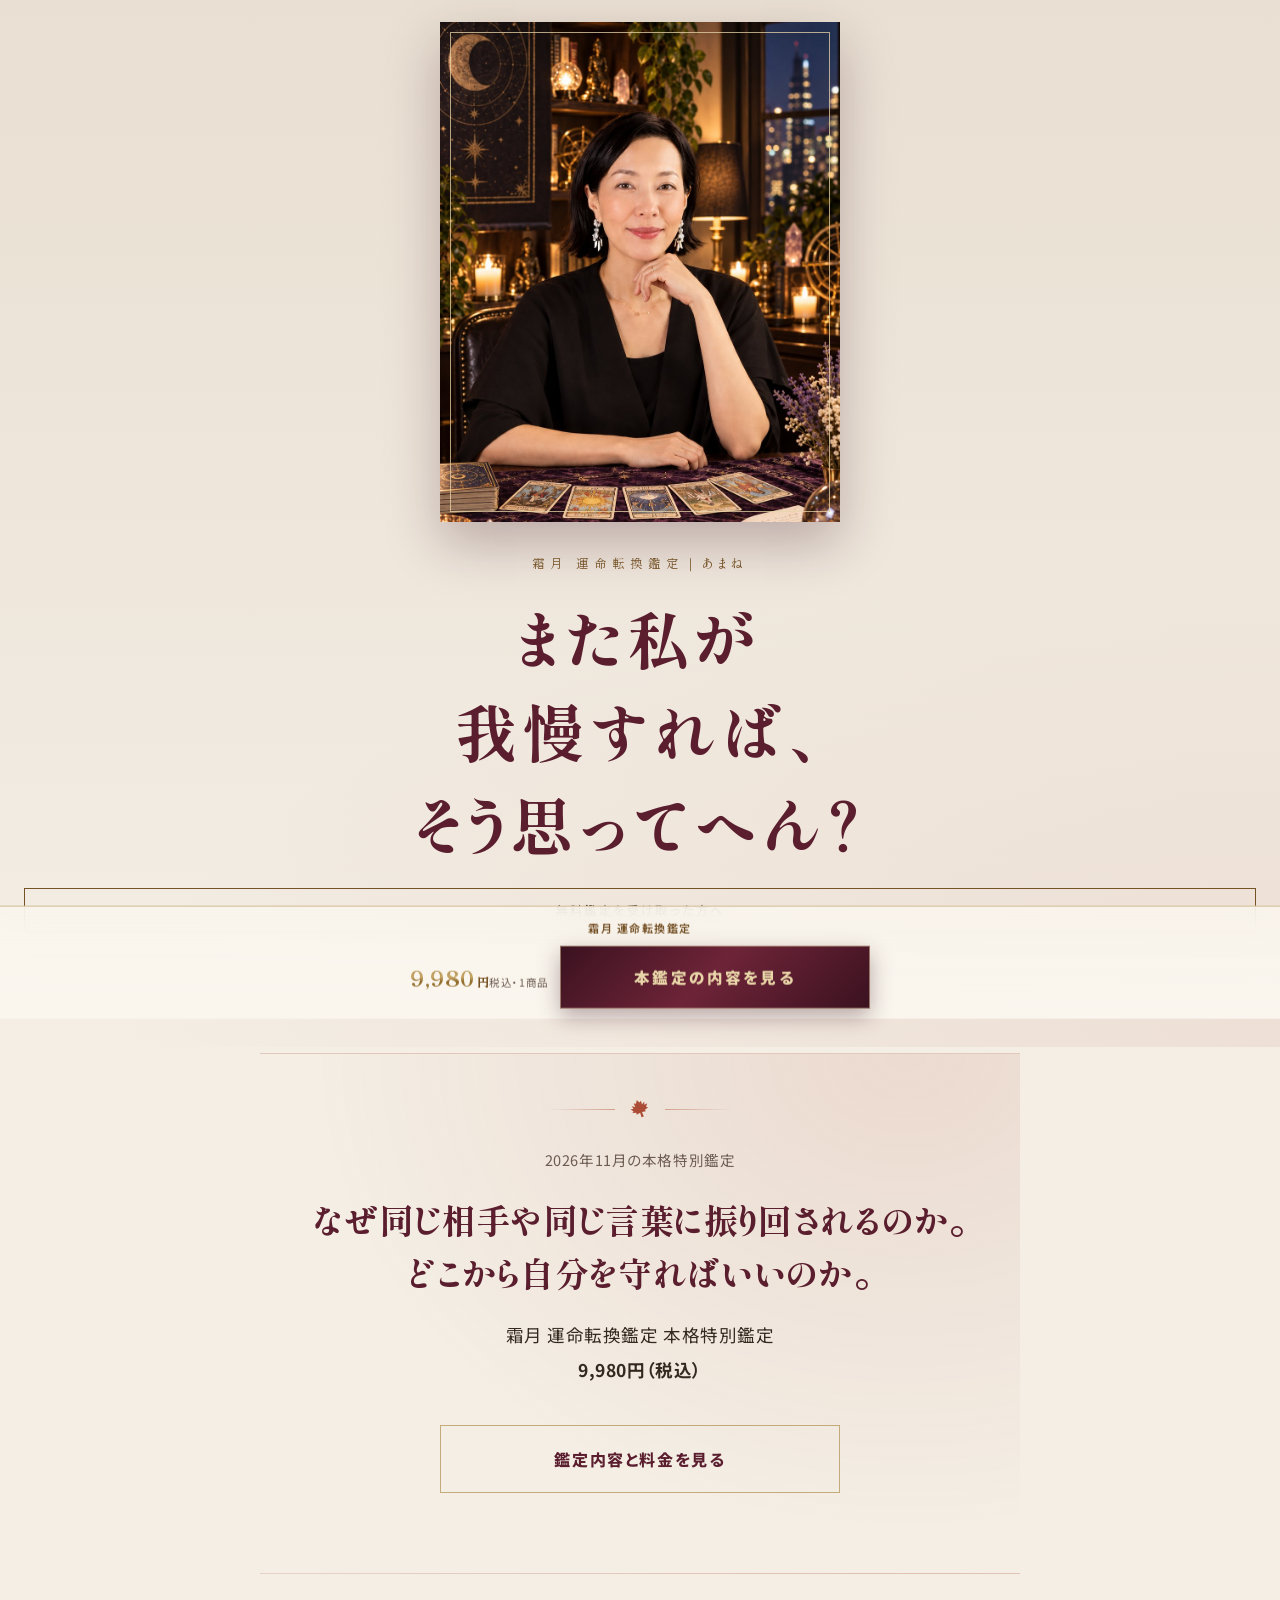
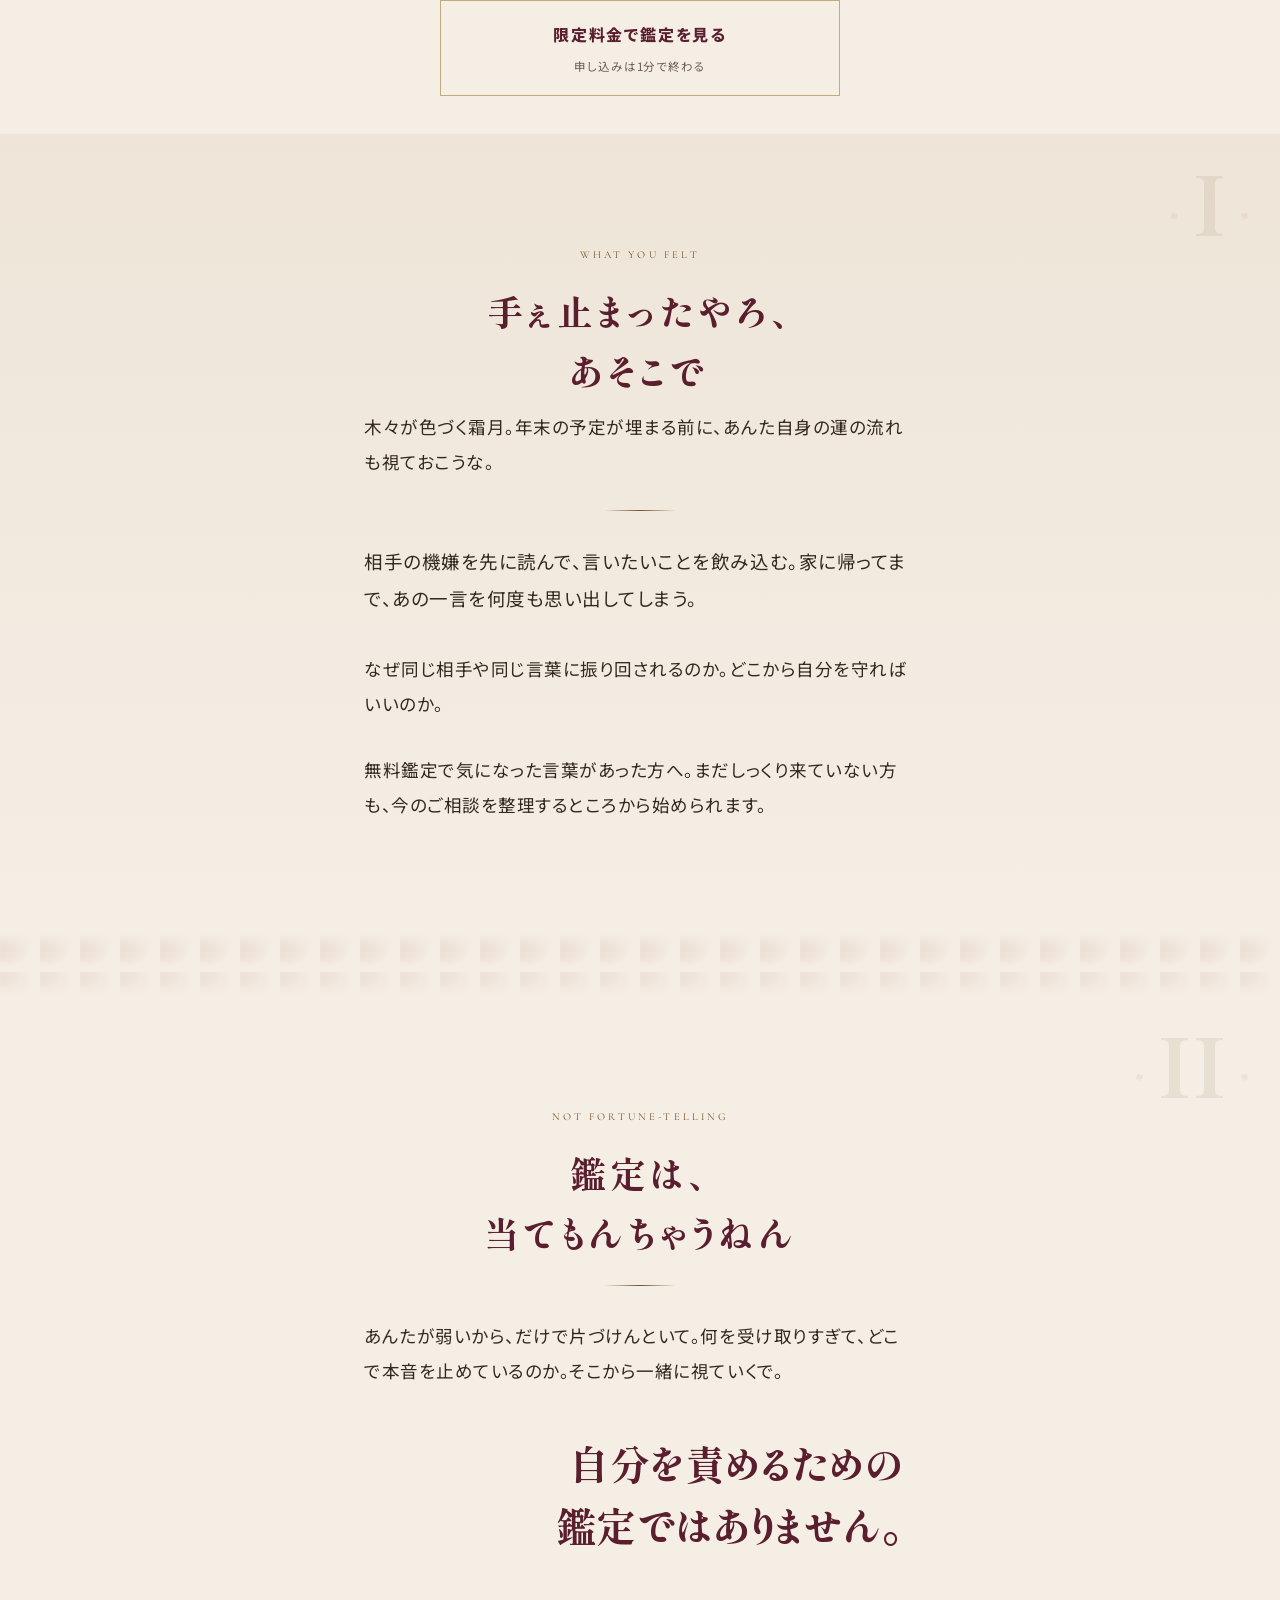
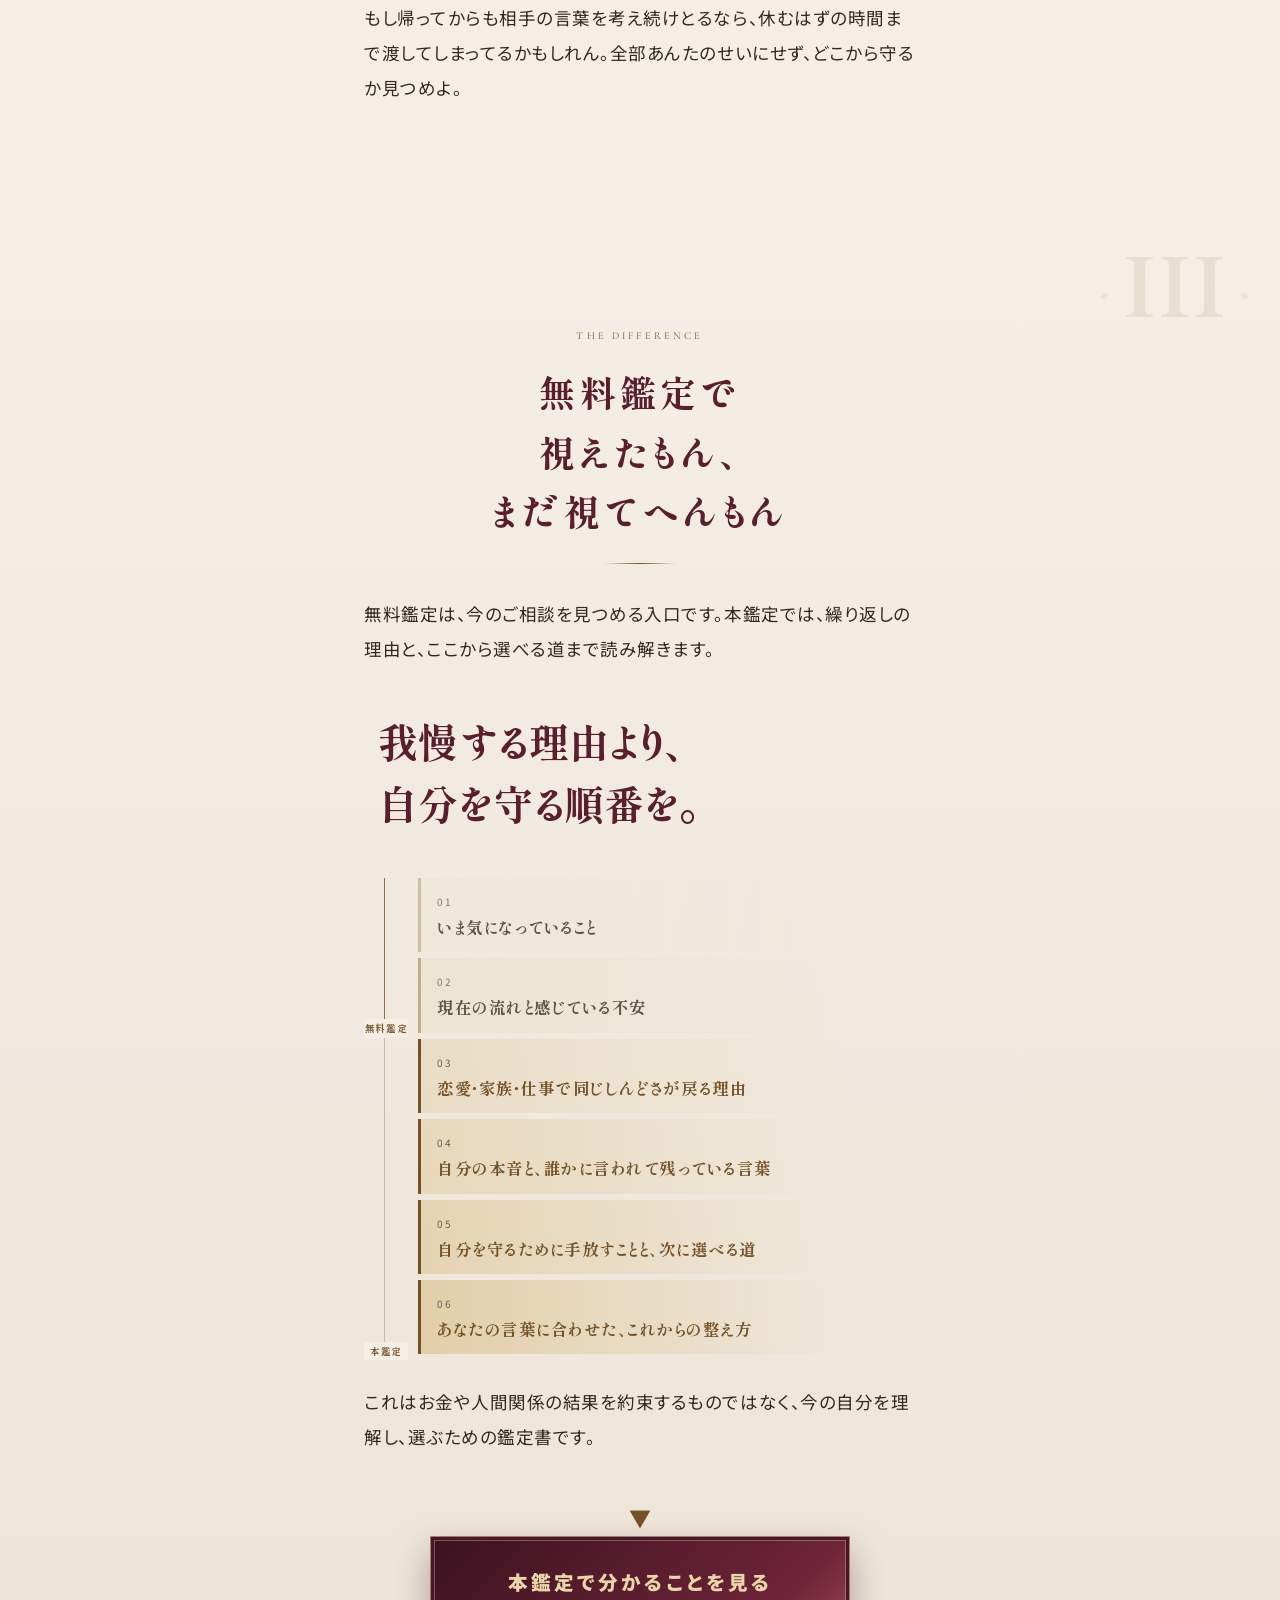
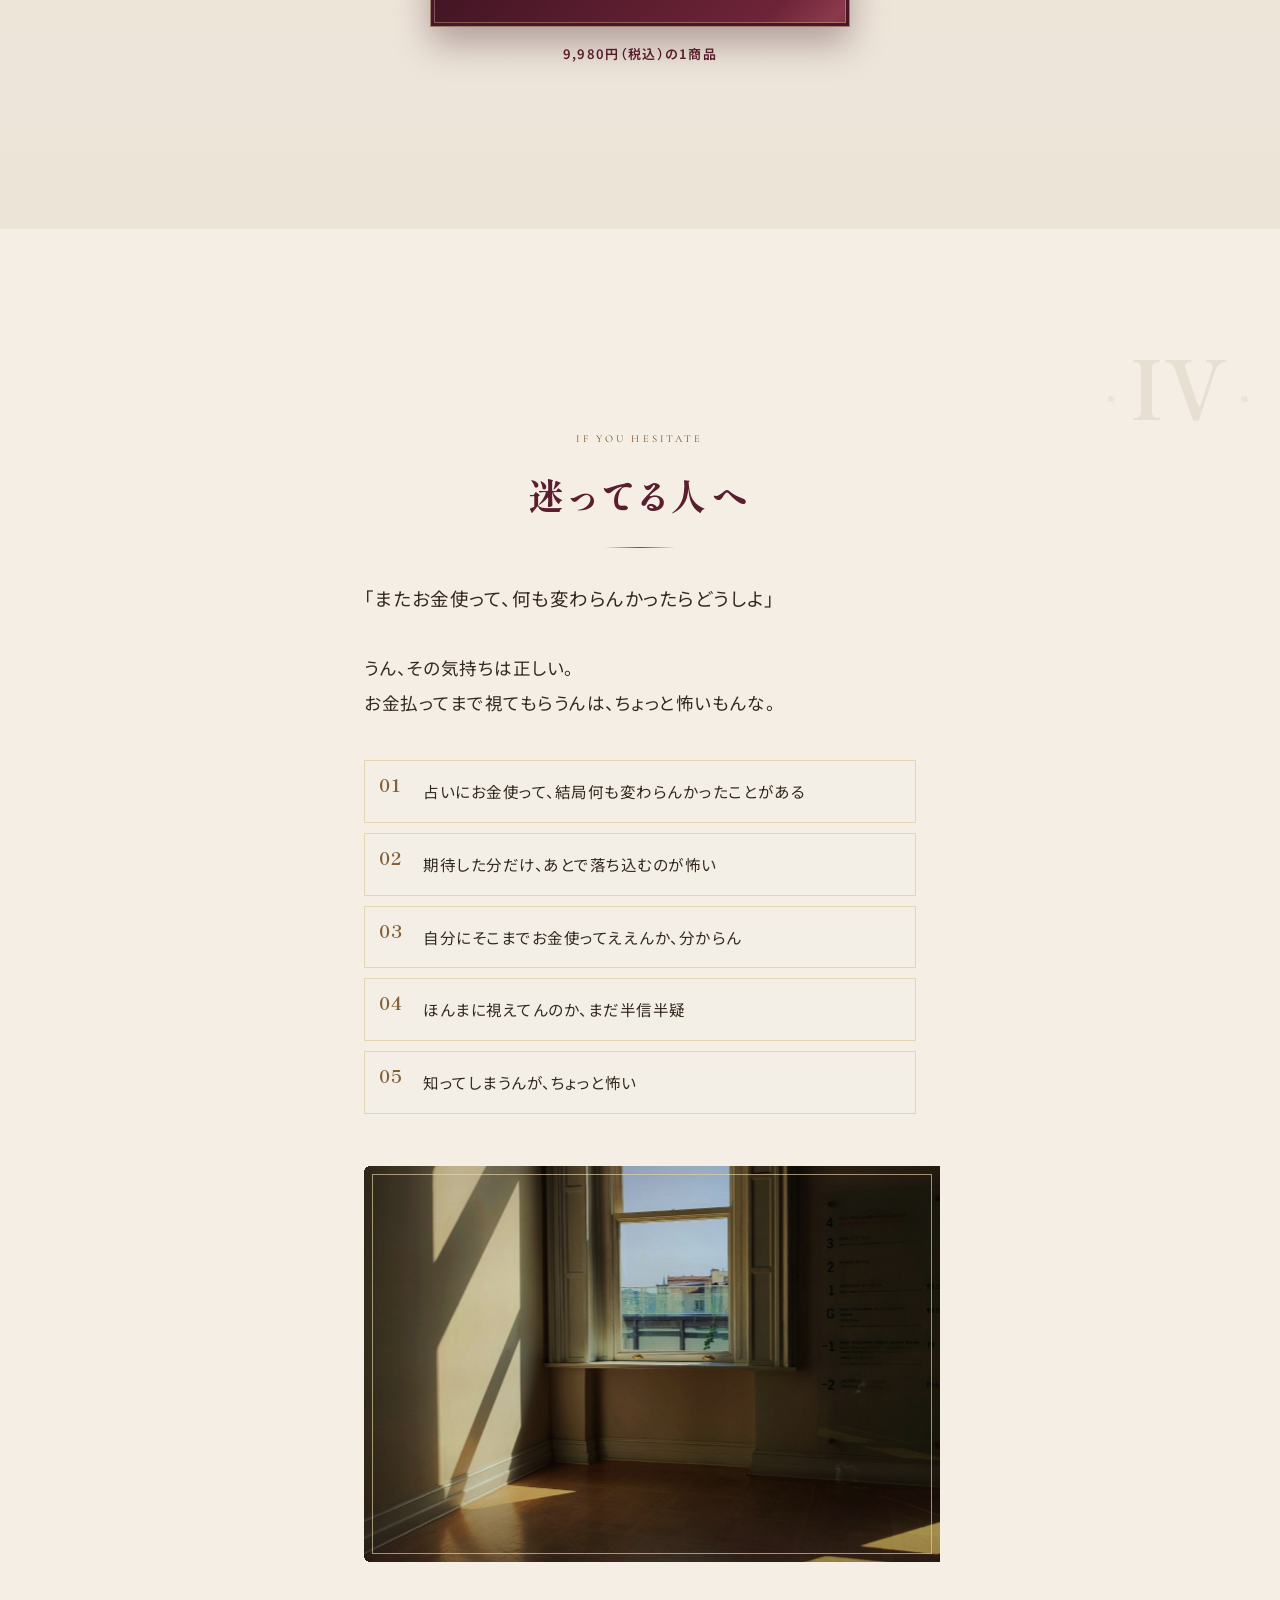
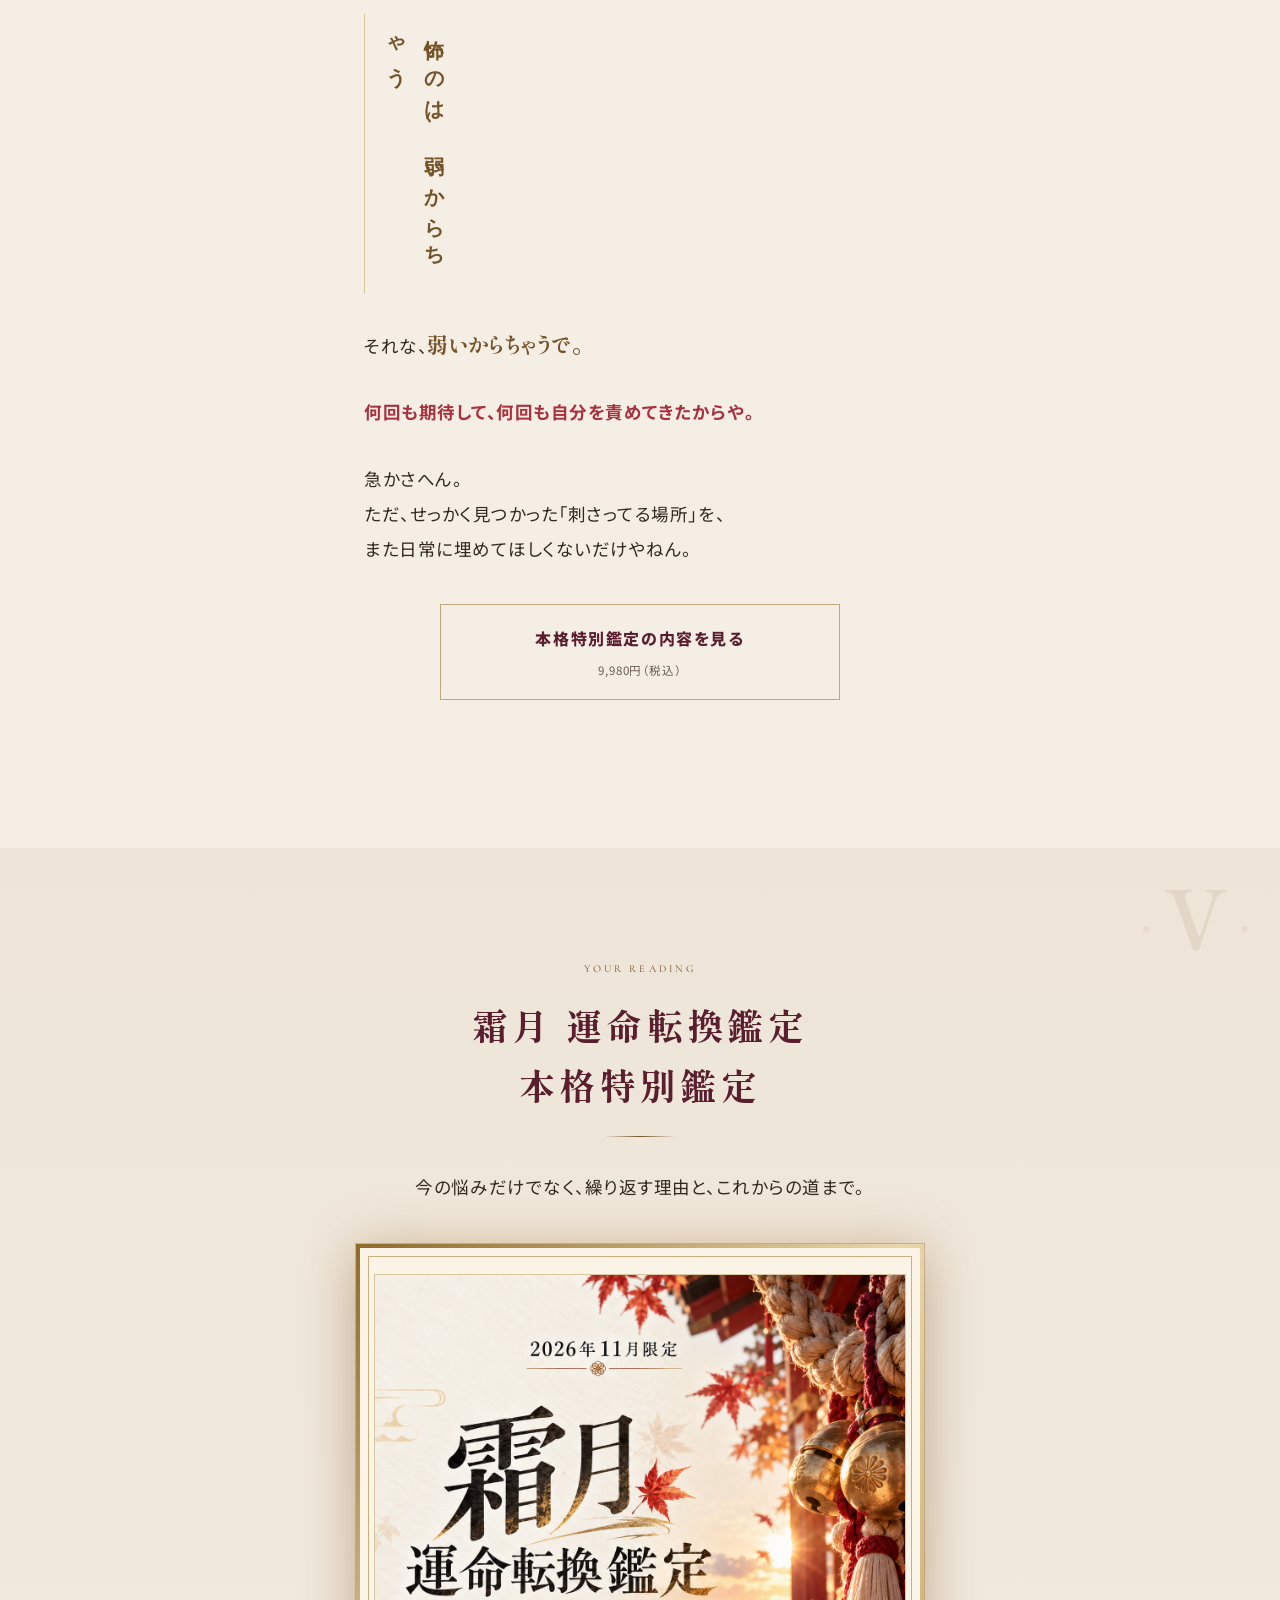
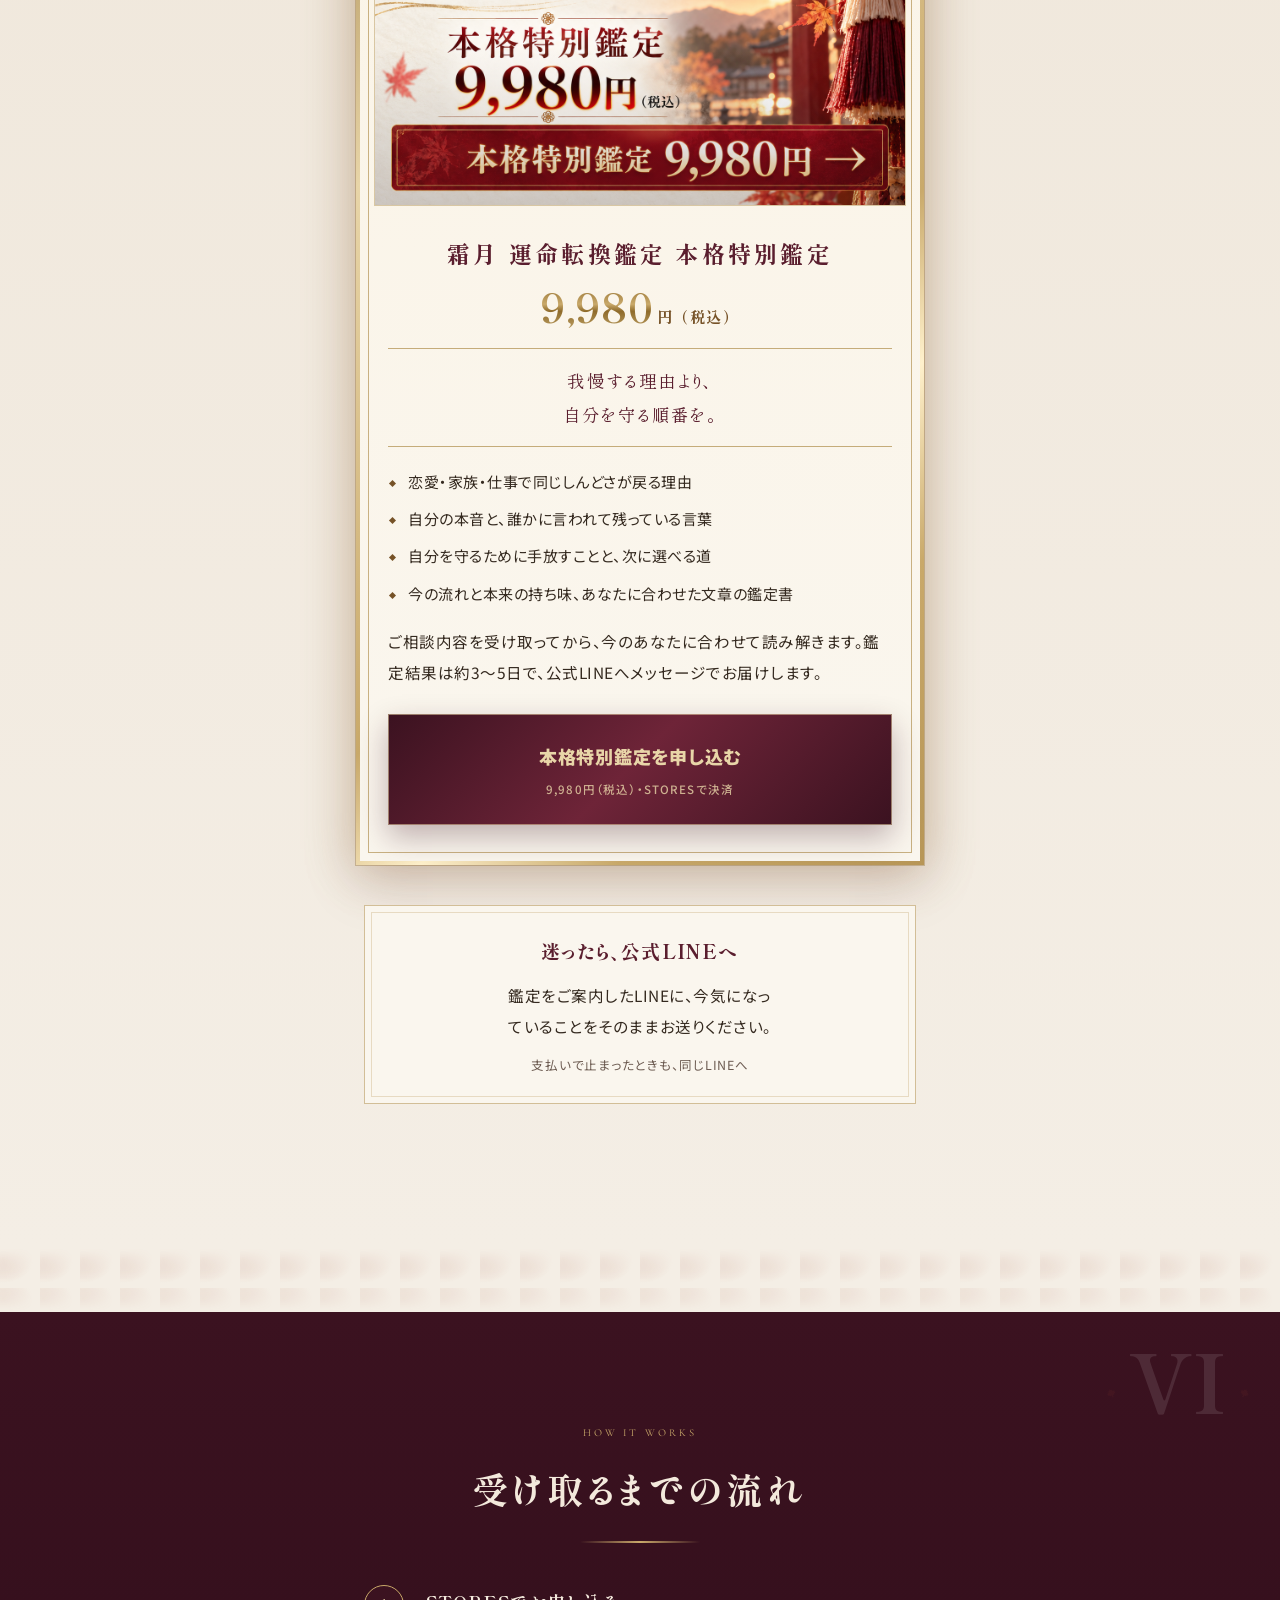
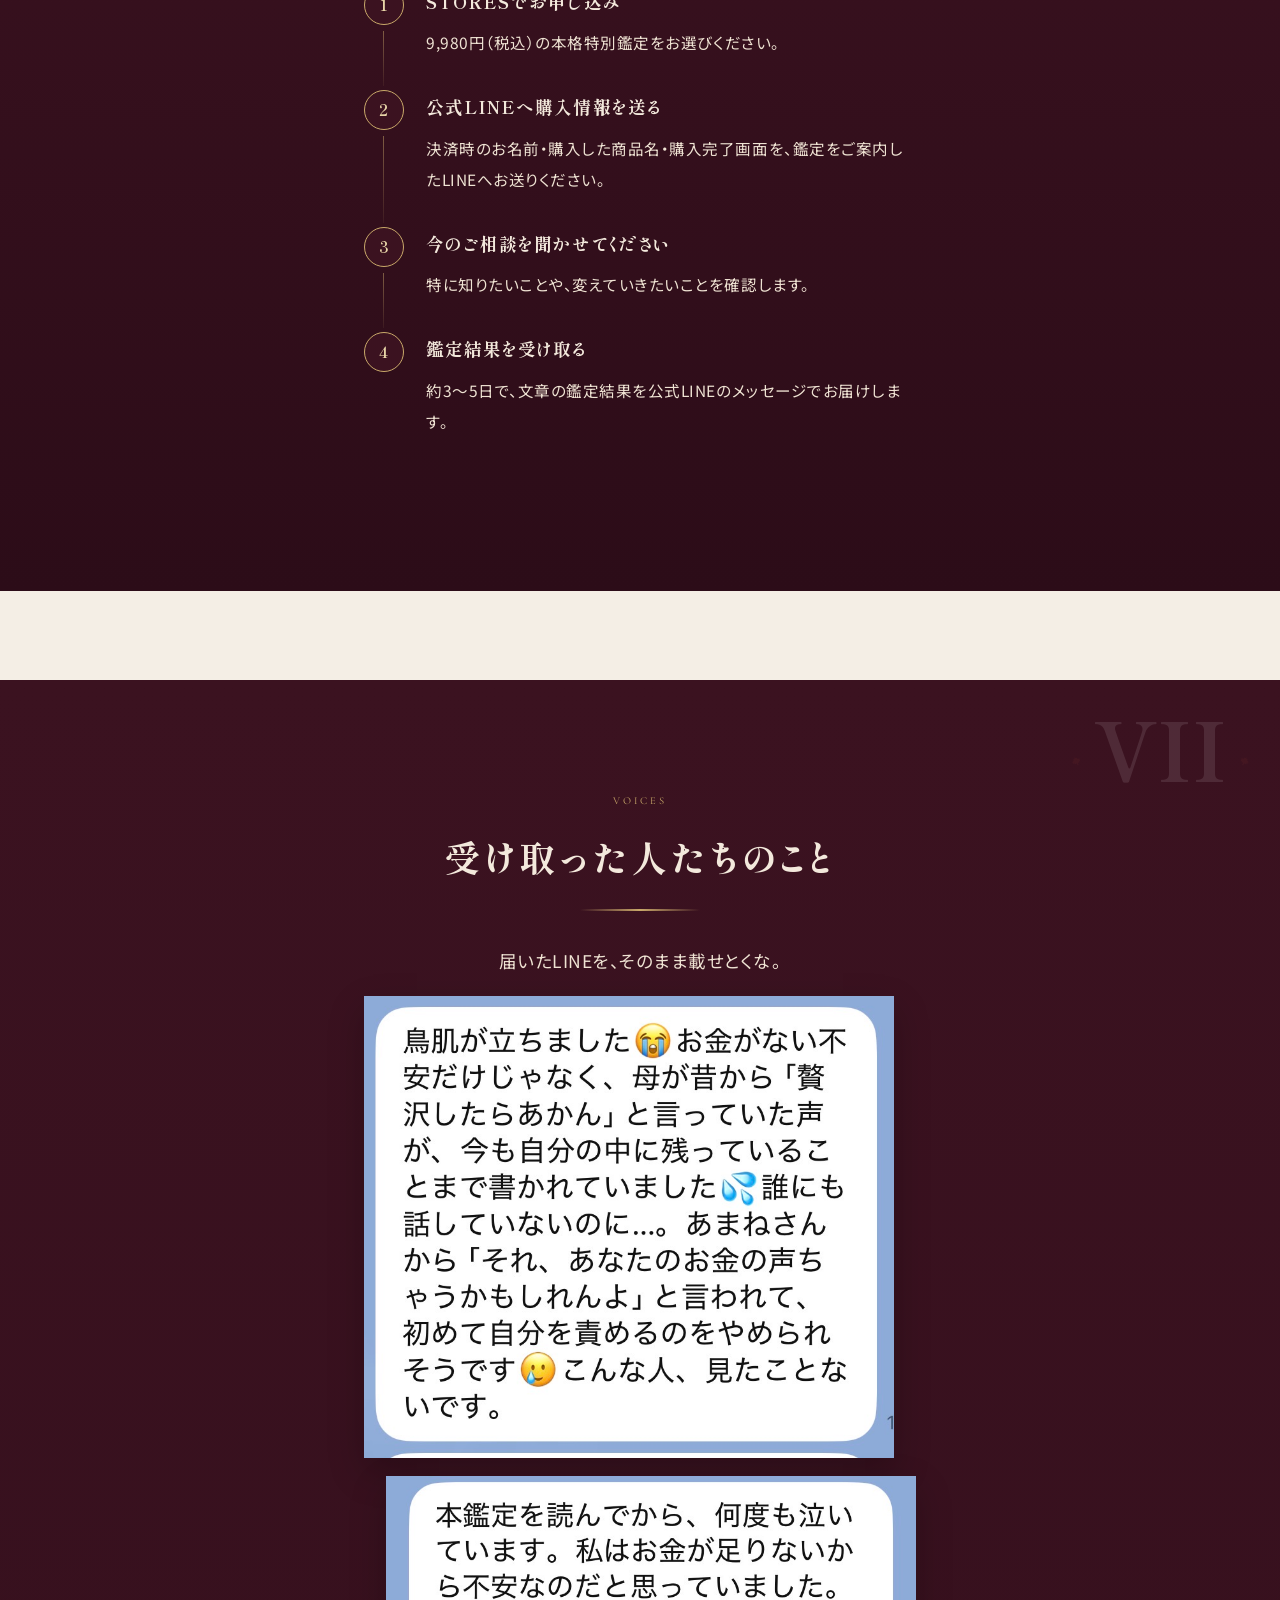
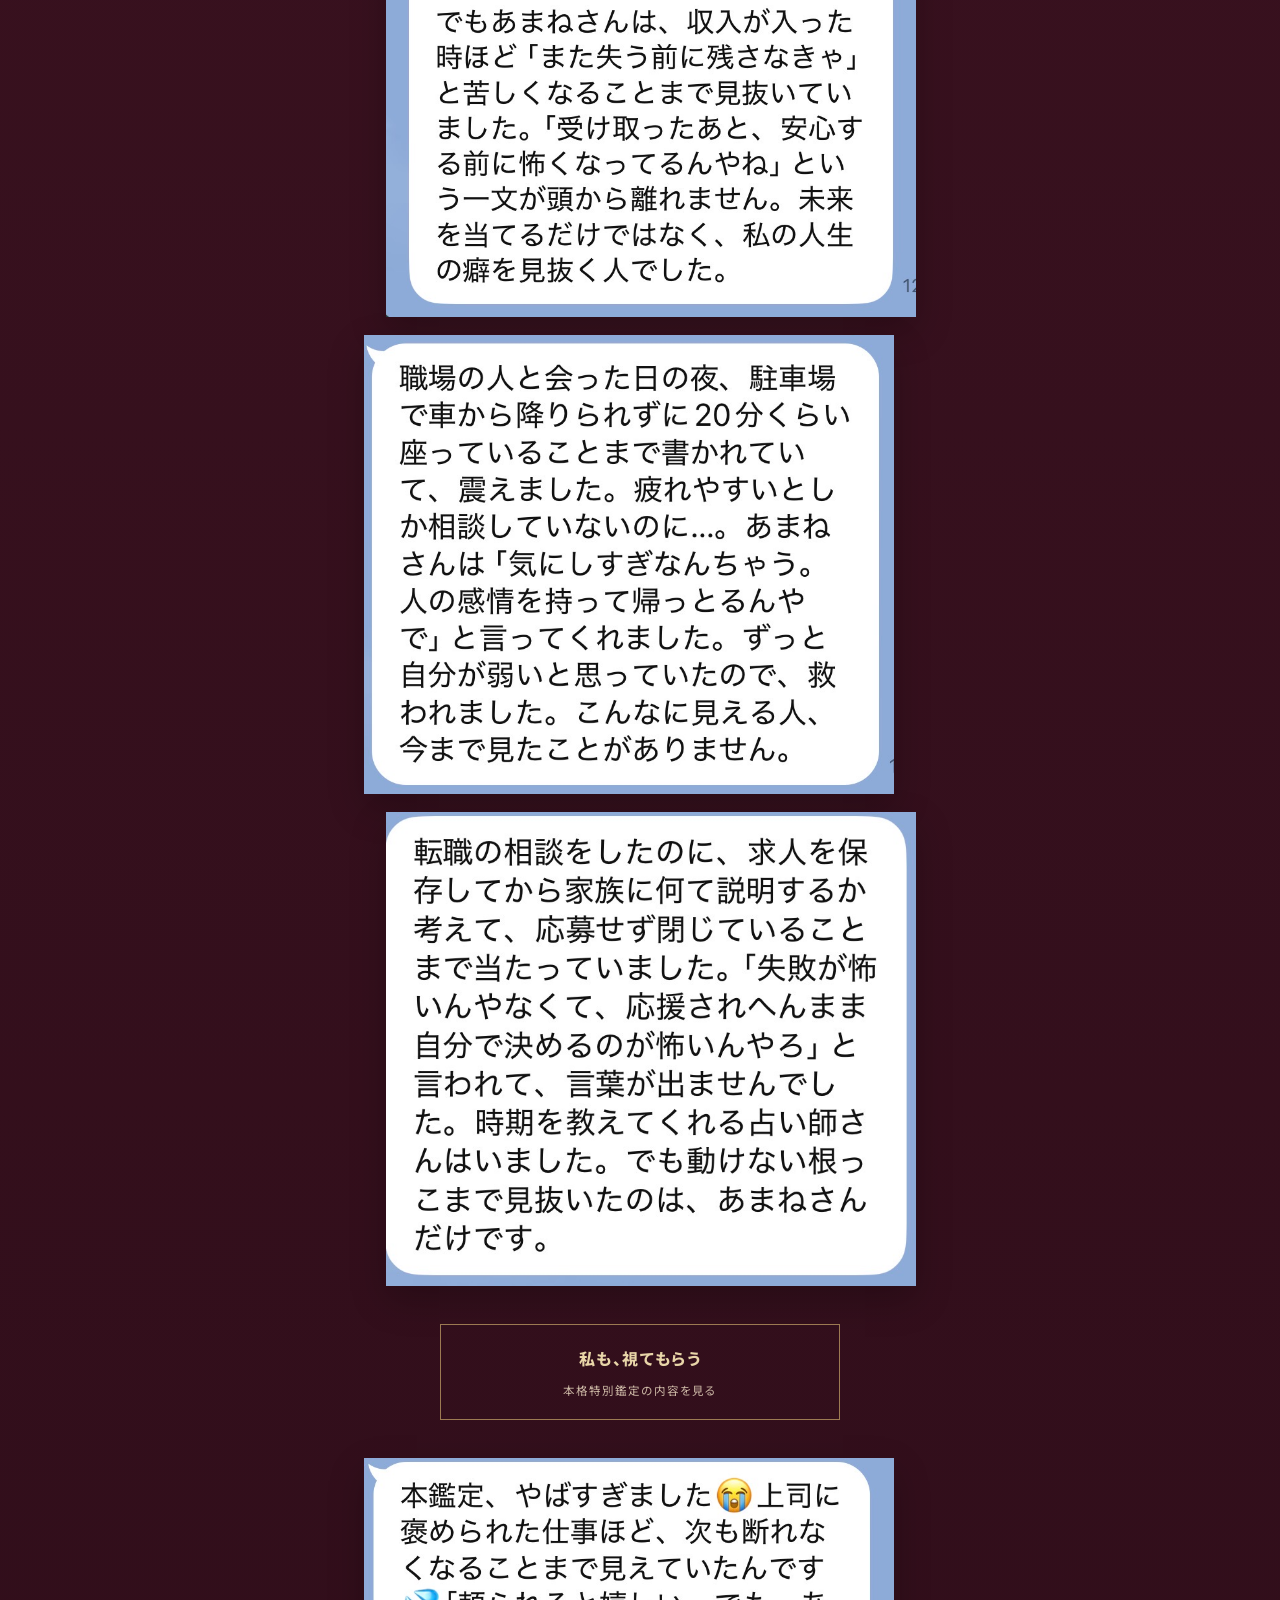
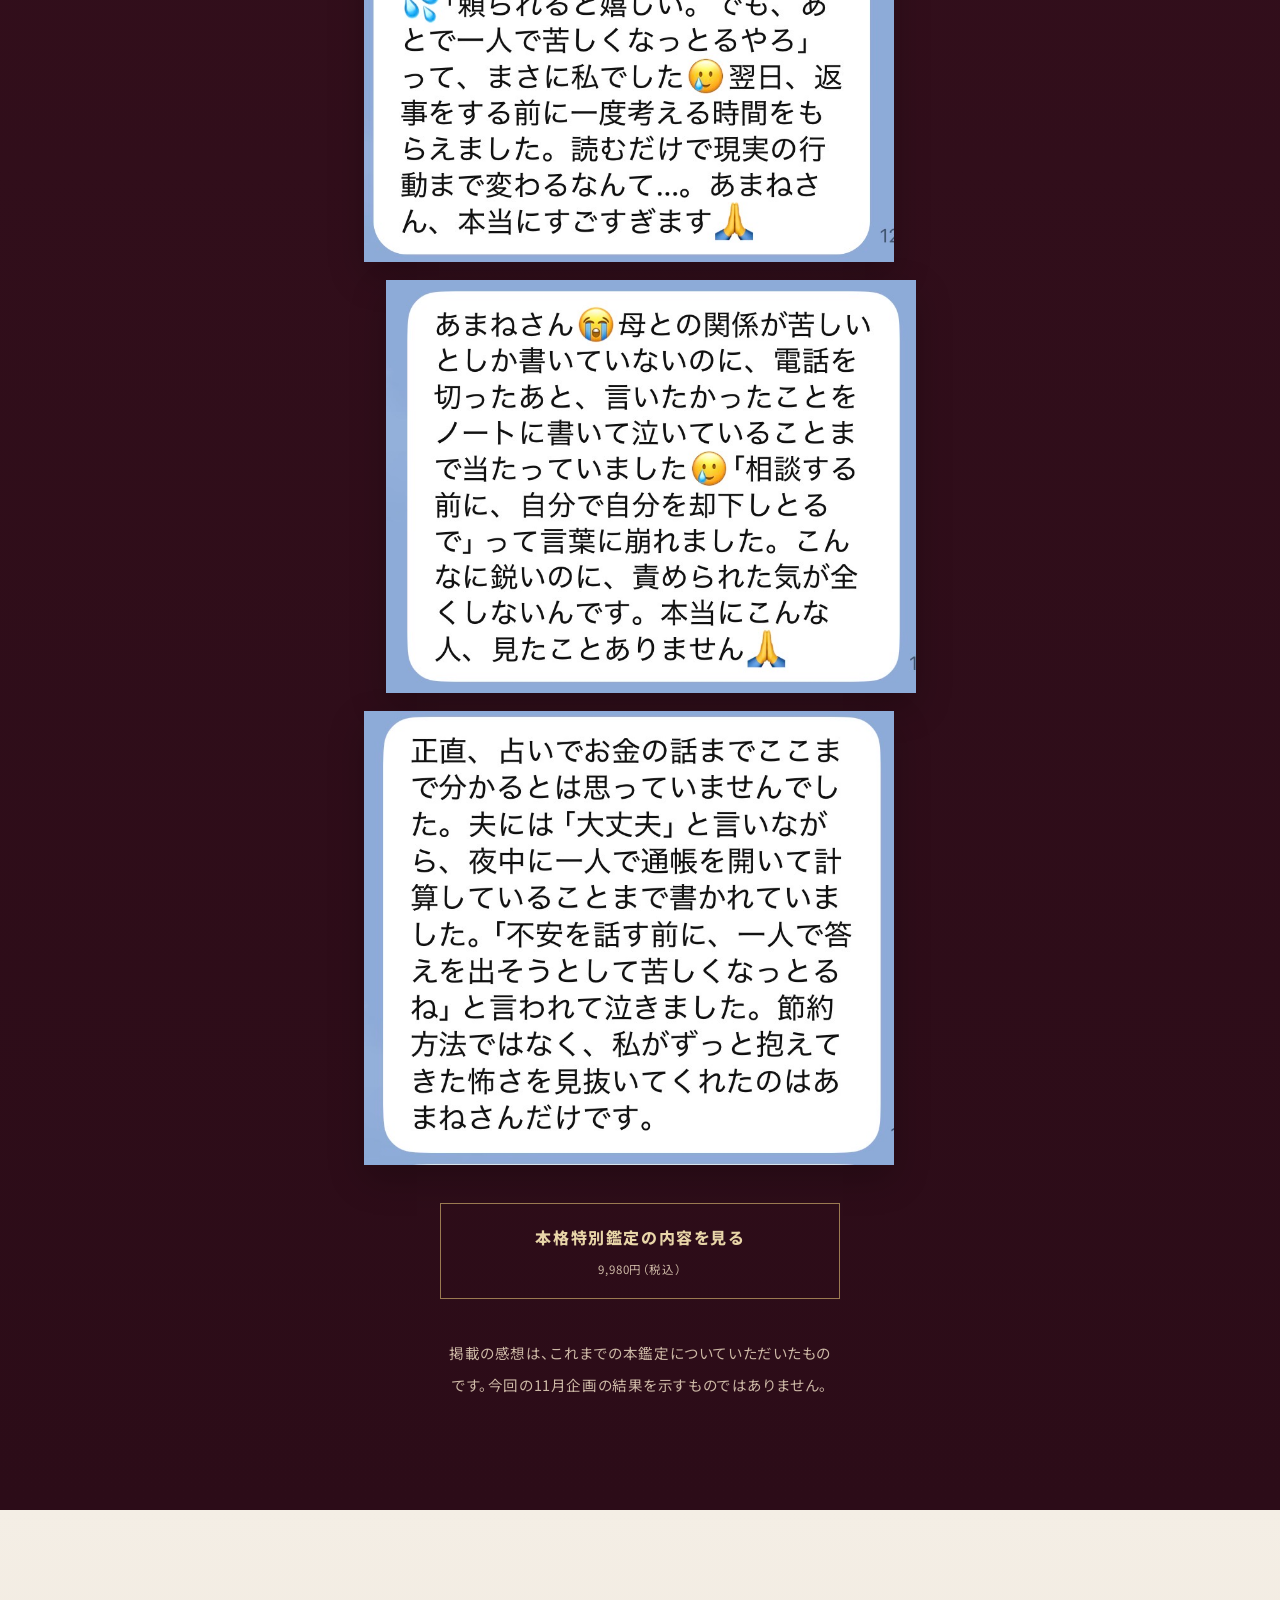
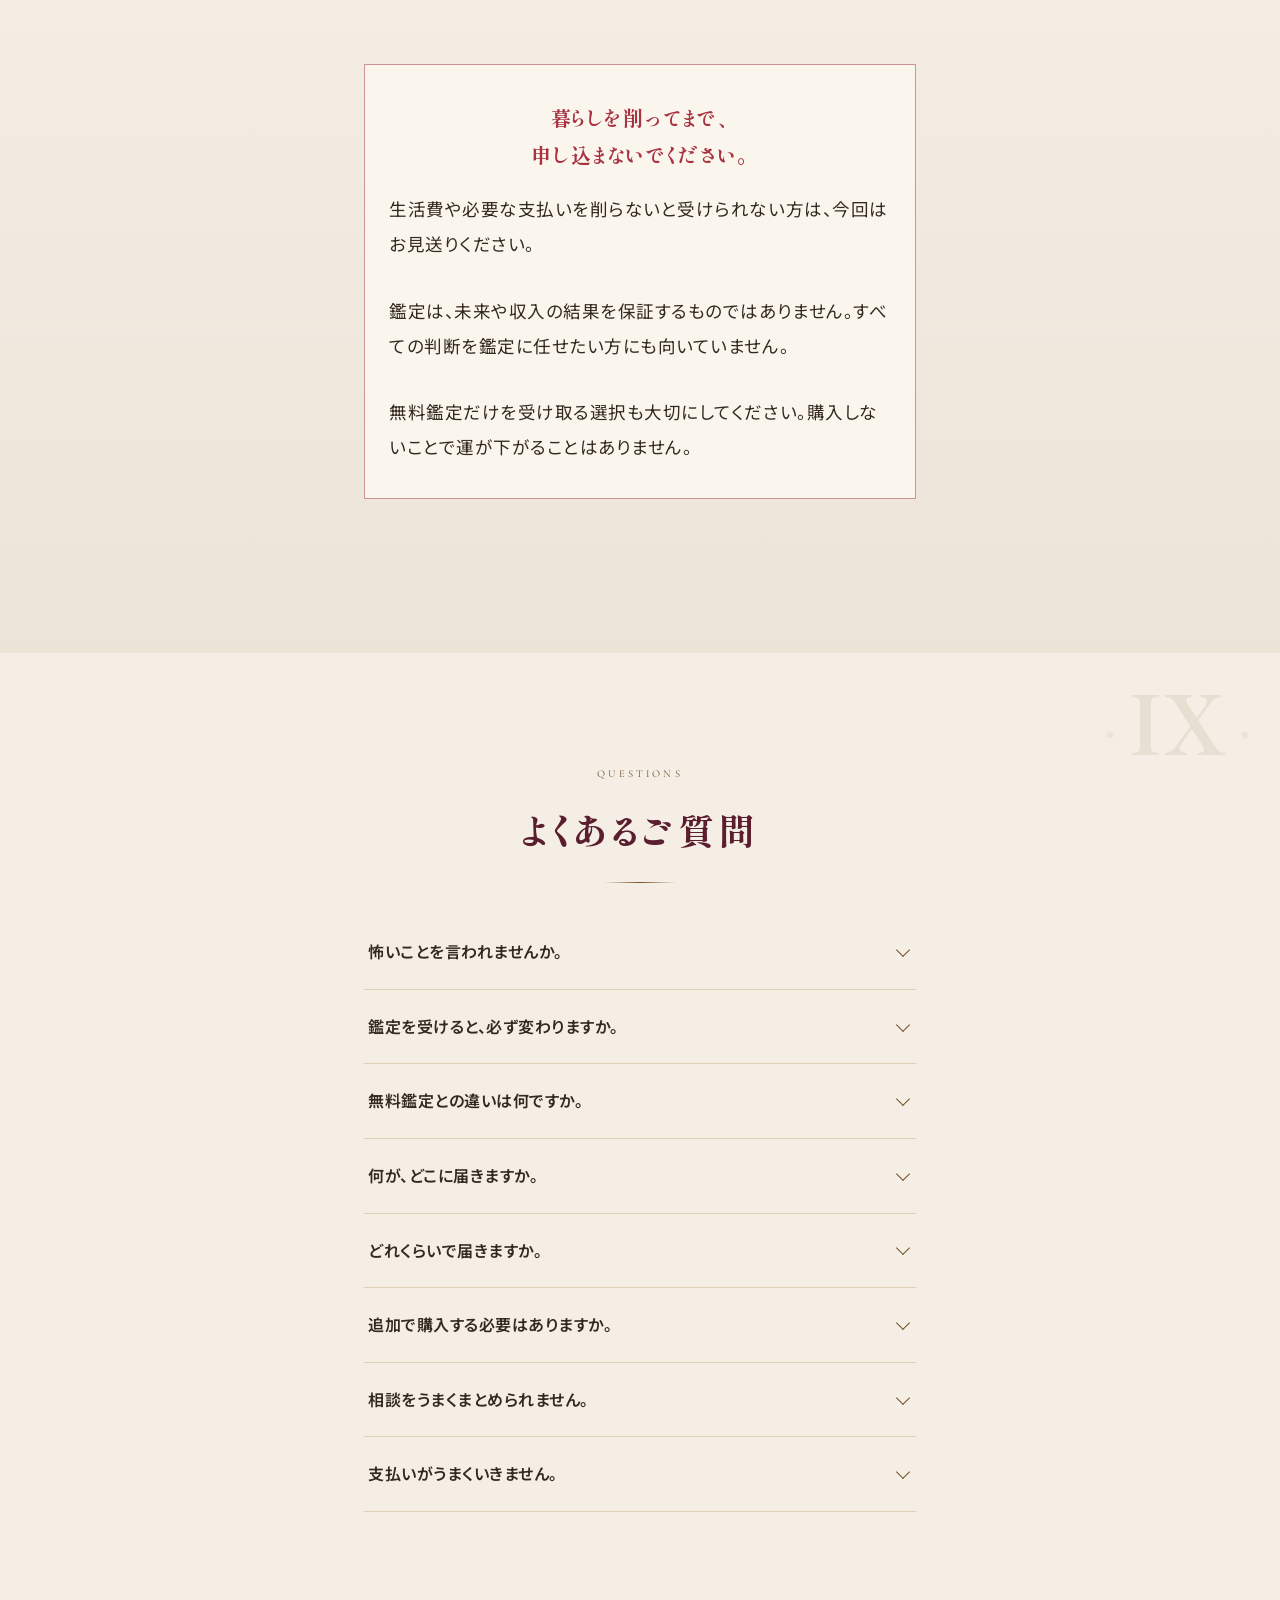
==== commit 7f49f1a0: "Add November autumn leaves and seasonal accents to new campaign LPs" ====
--- a/202611-amane/index.html
+++ b/202611-amane/index.html
@@ -12,8 +12,29 @@
 <link href="https://fonts.googleapis.com/css2?family=Shippori+Mincho+B1:wght@400;600;700;800&amp;family=Noto+Sans+JP:wght@400;500;700&amp;family=Cormorant+Garamond:wght@300;500;600&amp;display=swap" rel="stylesheet"/>
 <link href="reference-assets/lp.css?v=20261022n1" rel="stylesheet"/>
 <link href="reference-assets/theme-amane.css?v=20261022n1" rel="stylesheet"/>
-<style>:root{--bg:#f4eee5;--bg2:#e9dfd1;--bg3:#e9dfd1;--gold:#765227;--gold-hi:#765227;--paper:#34291f;--mute:#6c5b51;--kon:#e9dfd1}.rv,.rv-s,.rv-b,.ln,.stag>*{opacity:1!important;transform:none!important;filter:none!important}.hero-person img{animation:none!important;transform:none!important}.hero-flare,.hero-person::after{display:none!important}.hero-copy .tag{background:transparent;border:1px solid var(--gold);color:inherit}.november-note{padding:42px 24px;text-align:center;max-width:760px;margin:auto}.november-note .big{font-size:clamp(24px,5vw,34px)}.item .thumb{aspect-ratio:1;height:auto}.item .thumb img{width:100%;height:auto}.price{opacity:1!important;transform:none!important}.s-light{color:#34291f}.hero-copy h1{font-size:clamp(32px,6vw,62px)}.layer b{font-size:16px}.pbtn{min-height:60px}.step h3{font-size:18px}.november-note p{max-width:660px;margin:18px auto}@media(max-width:600px){.hero{min-height:0;display:flex;flex-direction:column;padding:0}.hero-person{position:relative;inset:auto;width:100%;height:auto;aspect-ratio:1}.hero-person img{width:100%;height:100%;object-fit:cover}.hero::after{display:none}.hero-copy{padding:30px 24px;text-shadow:none;color:#34291f}.hero-copy h1{font-size:30px;letter-spacing:.03em;line-height:1.65}.hero-copy .lead{font-size:17px}.strata{padding-left:34px}}</style></head>
-<body class="ed">
+<style>:root{--bg:#f4eee5;--bg2:#e9dfd1;--bg3:#e9dfd1;--gold:#765227;--gold-hi:#765227;--paper:#34291f;--mute:#6c5b51;--kon:#e9dfd1}.rv,.rv-s,.rv-b,.ln,.stag>*{opacity:1!important;transform:none!important;filter:none!important}.hero-person img{animation:none!important;transform:none!important}.hero-flare,.hero-person::after{display:none!important}.hero-copy .tag{background:transparent;border:1px solid var(--gold);color:inherit}.november-note{padding:42px 24px;text-align:center;max-width:760px;margin:auto}.november-note .big{font-size:clamp(24px,5vw,34px)}.item .thumb{aspect-ratio:1;height:auto}.item .thumb img{width:100%;height:auto}.price{opacity:1!important;transform:none!important}.s-light{color:#34291f}.hero-copy h1{font-size:clamp(32px,6vw,62px)}.layer b{font-size:16px}.pbtn{min-height:60px}.step h3{font-size:18px}.november-note p{max-width:660px;margin:18px auto}@media(max-width:600px){.hero{min-height:0;display:flex;flex-direction:column;padding:0}.hero-person{position:relative;inset:auto;width:100%;height:auto;aspect-ratio:1}.hero-person img{width:100%;height:100%;object-fit:cover}.hero::after{display:none}.hero-copy{padding:30px 24px;text-shadow:none;color:#34291f}.hero-copy h1{font-size:30px;letter-spacing:.03em;line-height:1.65}.hero-copy .lead{font-size:17px}.strata{padding-left:34px}}</style><style id="november-season-style">
+/* November: reference autumn LP's maple drift, scoped to new November pages. */
+:root{--nov-leaf:#ab4c36;--nov-light:#cb965c;--nov-paper:#faf1e8;--nov-mask:url("data:image/svg+xml,%3Csvg%20xmlns%3D%22http%3A%2F%2Fwww.w3.org%2F2000%2Fsvg%22%20viewBox%3D%220%200%2024%2024%22%3E%3Cpath%20d%3D%22M12%201.5l1.7%203.6%202.3-1.1-.3%204.2%203.4-2.2-1%203.2%203.4-.3-2.4%203%201.8%201.5-4.2%201.2.4%202-4.2-.7.2%205.2h-2.6l.2-5.2-4.2.7.4-2-4.2-1.2%201.8-1.5-2.4-3%203.4.3-1-3.2%203.4%202.2-.3-4.2%202.3%201.1z%22%2F%3E%3C%2Fsvg%3E")}
+.november-leaves{position:fixed;inset:0;overflow:hidden;z-index:20;pointer-events:none;contain:strict}
+.november-leaves i{position:absolute;top:-8vh;left:var(--x);width:var(--size);height:var(--size);animation:nov-leaf-fall var(--duration) linear var(--delay) infinite;opacity:0;pointer-events:none}
+.november-leaves i::before{content:"";position:absolute;inset:0;background:var(--nov-leaf);-webkit-mask:var(--nov-mask) center/contain no-repeat;mask:var(--nov-mask) center/contain no-repeat;animation:nov-leaf-turn 9s linear infinite}
+.november-leaves i:nth-child(even)::before{background:var(--nov-light);animation-duration:12s;animation-direction:reverse}
+@keyframes nov-leaf-fall{0%{transform:translate3d(0,-10vh,0);opacity:0}8%{opacity:.52}30%{transform:translate3d(18px,26vh,0)}60%{transform:translate3d(-15px,62vh,0)}90%{opacity:.4}100%{transform:translate3d(14px,116vh,0);opacity:0}}
+@keyframes nov-leaf-turn{0%{transform:rotate(-25deg) rotateY(0)}50%{transform:rotate(155deg) rotateY(140deg)}100%{transform:rotate(335deg) rotateY(360deg)}}
+.nov-season-frieze{height:26px;display:flex;justify-content:center;align-items:center;gap:14px;margin:0 auto 22px;color:var(--nov-leaf);pointer-events:none}
+.nov-season-frieze::before,.nov-season-frieze::after{content:"";height:1px;width:68px;background:linear-gradient(90deg,transparent,currentColor);opacity:.45}
+.nov-season-frieze::after{transform:rotate(180deg)}
+.nov-season-frieze i{display:block;width:22px;height:22px;background:currentColor;-webkit-mask:var(--nov-mask) center/contain no-repeat;mask:var(--nov-mask) center/contain no-repeat;transform:rotate(-20deg)}
+.november-note{background:radial-gradient(ellipse at 85% 0%,color-mix(in srgb,var(--nov-leaf) 12%,transparent),transparent 65%);border-top:1px solid color-mix(in srgb,var(--nov-leaf) 24%,transparent);border-bottom:1px solid color-mix(in srgb,var(--nov-leaf) 18%,transparent)}
+.hero-copy{background-image:radial-gradient(ellipse at 100% 100%,color-mix(in srgb,var(--nov-leaf) 9%,transparent),transparent 65%)}
+.chapno::before,.chapno::after{content:"";display:inline-block;width:11px;height:11px;vertical-align:middle;background:var(--nov-leaf);-webkit-mask:var(--nov-mask) center/contain no-repeat;mask:var(--nov-mask) center/contain no-repeat;opacity:.8;margin:0 12px;transform:rotate(-25deg)}
+.chapno::after{transform:rotate(25deg)}
+.band{background-image:radial-gradient(ellipse at 8% 30%,color-mix(in srgb,var(--nov-leaf) 18%,transparent),transparent 58%)}
+@media(max-width:600px){.november-leaves i:nth-child(n+9){display:none}.november-leaves i{width:calc(var(--size)*.85);height:calc(var(--size)*.85)}}
+@media(prefers-reduced-motion:reduce){.november-leaves{display:none}.november-leaves i,.november-leaves i::before{animation:none}}
+@media print{.november-leaves{display:none}}
+</style></head>
+<body class="ed"><div aria-hidden="true" class="november-leaves"><i style="--x:3%;--size:17px;--duration:21s;--delay:-3.0s"></i><i style="--x:94%;--size:20px;--duration:23s;--delay:-5.3s"></i><i style="--x:12%;--size:23px;--duration:25s;--delay:-7.6s"></i><i style="--x:85%;--size:26px;--duration:27s;--delay:-9.9s"></i><i style="--x:22%;--size:17px;--duration:29s;--delay:-12.2s"></i><i style="--x:74%;--size:20px;--duration:21s;--delay:-14.5s"></i><i style="--x:38%;--size:23px;--duration:23s;--delay:-16.8s"></i><i style="--x:61%;--size:26px;--duration:25s;--delay:-19.1s"></i><i style="--x:8%;--size:17px;--duration:27s;--delay:-21.4s"></i><i style="--x:90%;--size:20px;--duration:29s;--delay:-23.7s"></i><i style="--x:29%;--size:23px;--duration:21s;--delay:-26.0s"></i><i style="--x:70%;--size:26px;--duration:23s;--delay:-28.3s"></i></div>
 <div aria-hidden="true" class="prog"><i id="progbar"></i></div>
 <header class="hero">
 <div class="hero-person">
@@ -26,7 +47,7 @@
 <div class="tag rv">無料鑑定を受け取った方へ</div>
 <div class="scrollcue rv"><span class="lat">SCROLL</span><i></i></div>
 </div>
-</header><div class="november-note"><p class="whisper">2026年11月の本格特別鑑定</p><p class="big">なぜ同じ相手や同じ言葉に振り回されるのか。どこから自分を守ればいいのか。</p><p>霜月 運命転換鑑定 本格特別鑑定<br/><b>9,980円（税込）</b></p><a class="minicta" href="#item">鑑定内容と料金を見る</a></div>
+</header><div class="november-note"><div aria-hidden="true" class="nov-season-frieze"><i></i></div><p class="whisper">2026年11月の本格特別鑑定</p><p class="big">なぜ同じ相手や同じ言葉に振り回されるのか。どこから自分を守ればいいのか。</p><p>霜月 運命転換鑑定 本格特別鑑定<br/><b>9,980円（税込）</b></p><a class="minicta" href="#item">鑑定内容と料金を見る</a></div>
 <a class="minicta rv" href="#item" style="margin-top:26px">限定料金で鑑定を見る<span class="s">申し込みは1分で終わる</span></a>
 <section class="s-ai">
 <div class="wrap"><div class="chapno">I</div><div class="eyebrow lat">What you felt</div><h2 class="lines"><span class="ln">手ぇ止まったやろ、</span><br/><span class="ln">あそこで</span></h2><p class="seasonal-context">木々が色づく霜月。年末の予定が埋まる前に、あんた自身の運の流れも視ておこうな。</p><div class="gline"></div><div class="stag"><p class="lead-p">相手の機嫌を先に読んで、言いたいことを飲み込む。家に帰ってまで、あの一言を何度も思い出してしまう。</p><p>なぜ同じ相手や同じ言葉に振り回されるのか。どこから自分を守ればいいのか。</p><p>無料鑑定で気になった言葉があった方へ。まだしっくり来ていない方も、今のご相談を整理するところから始められます。</p></div></div>
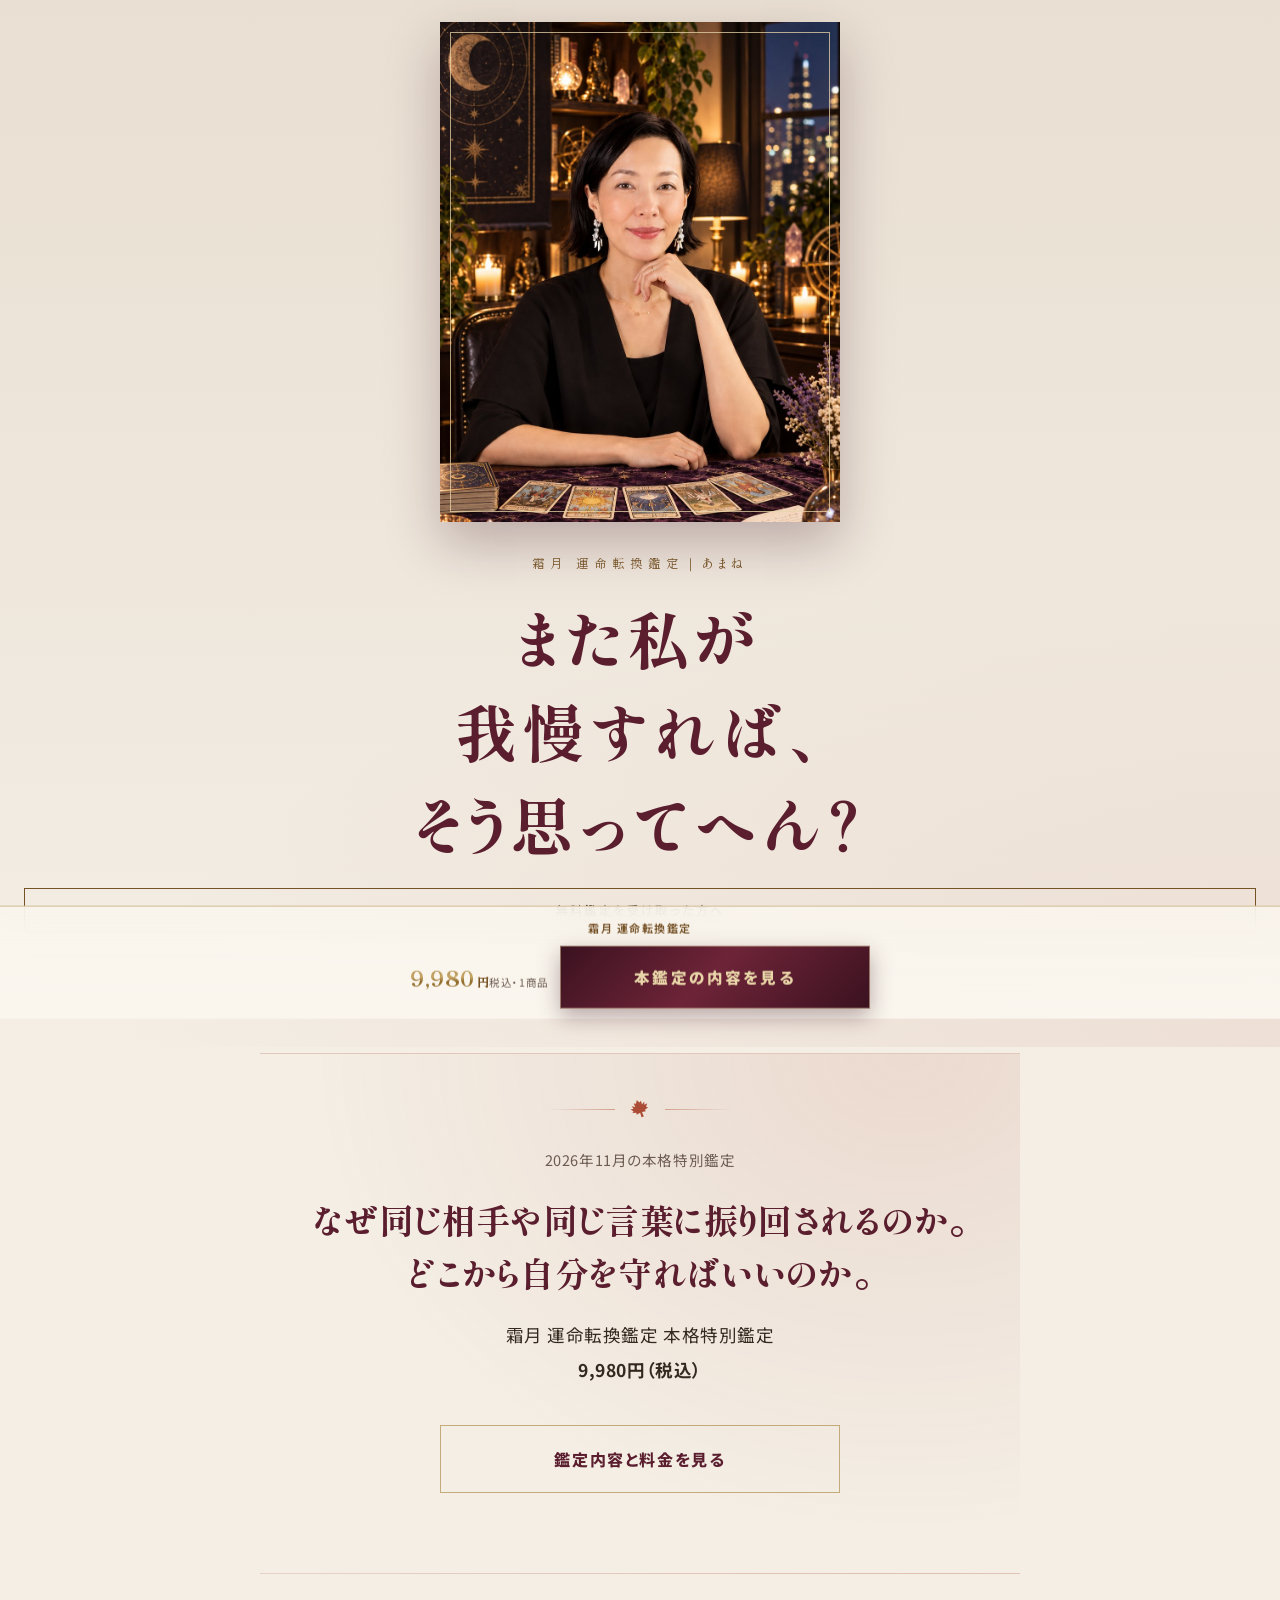
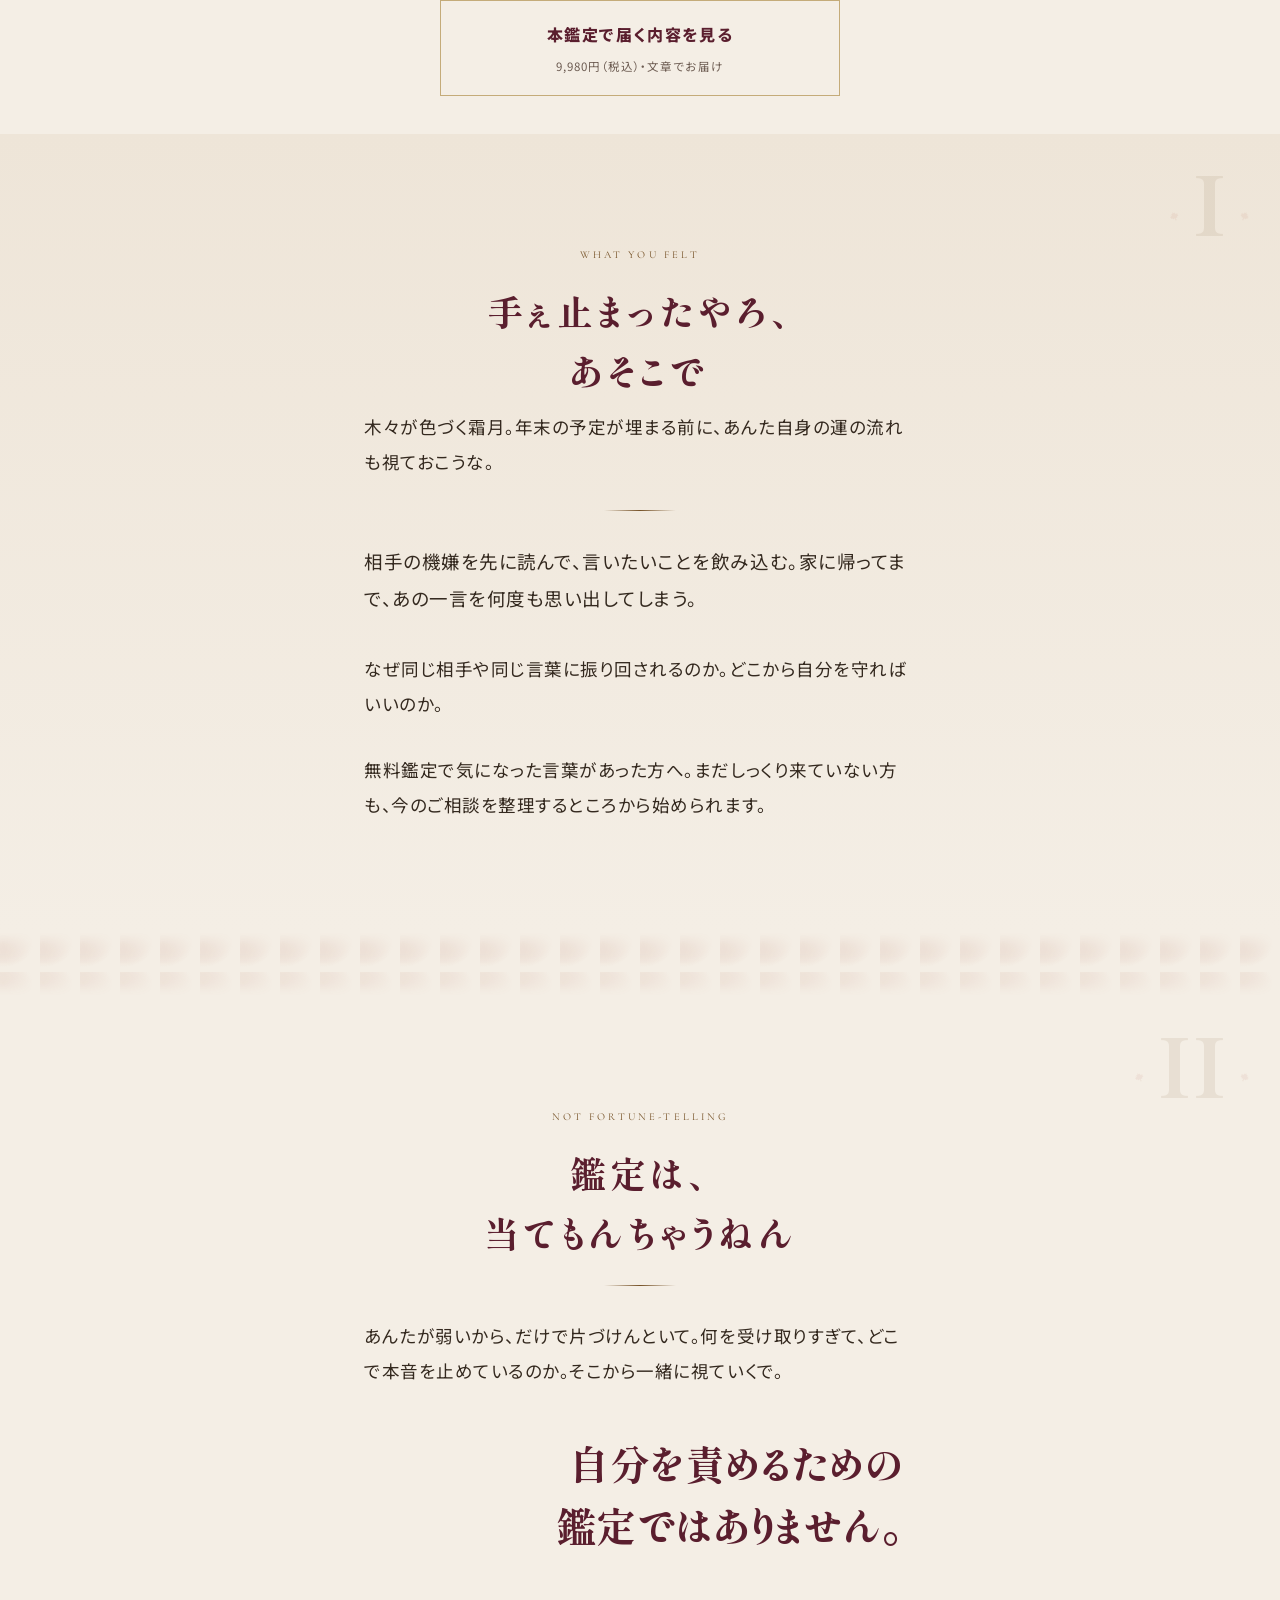
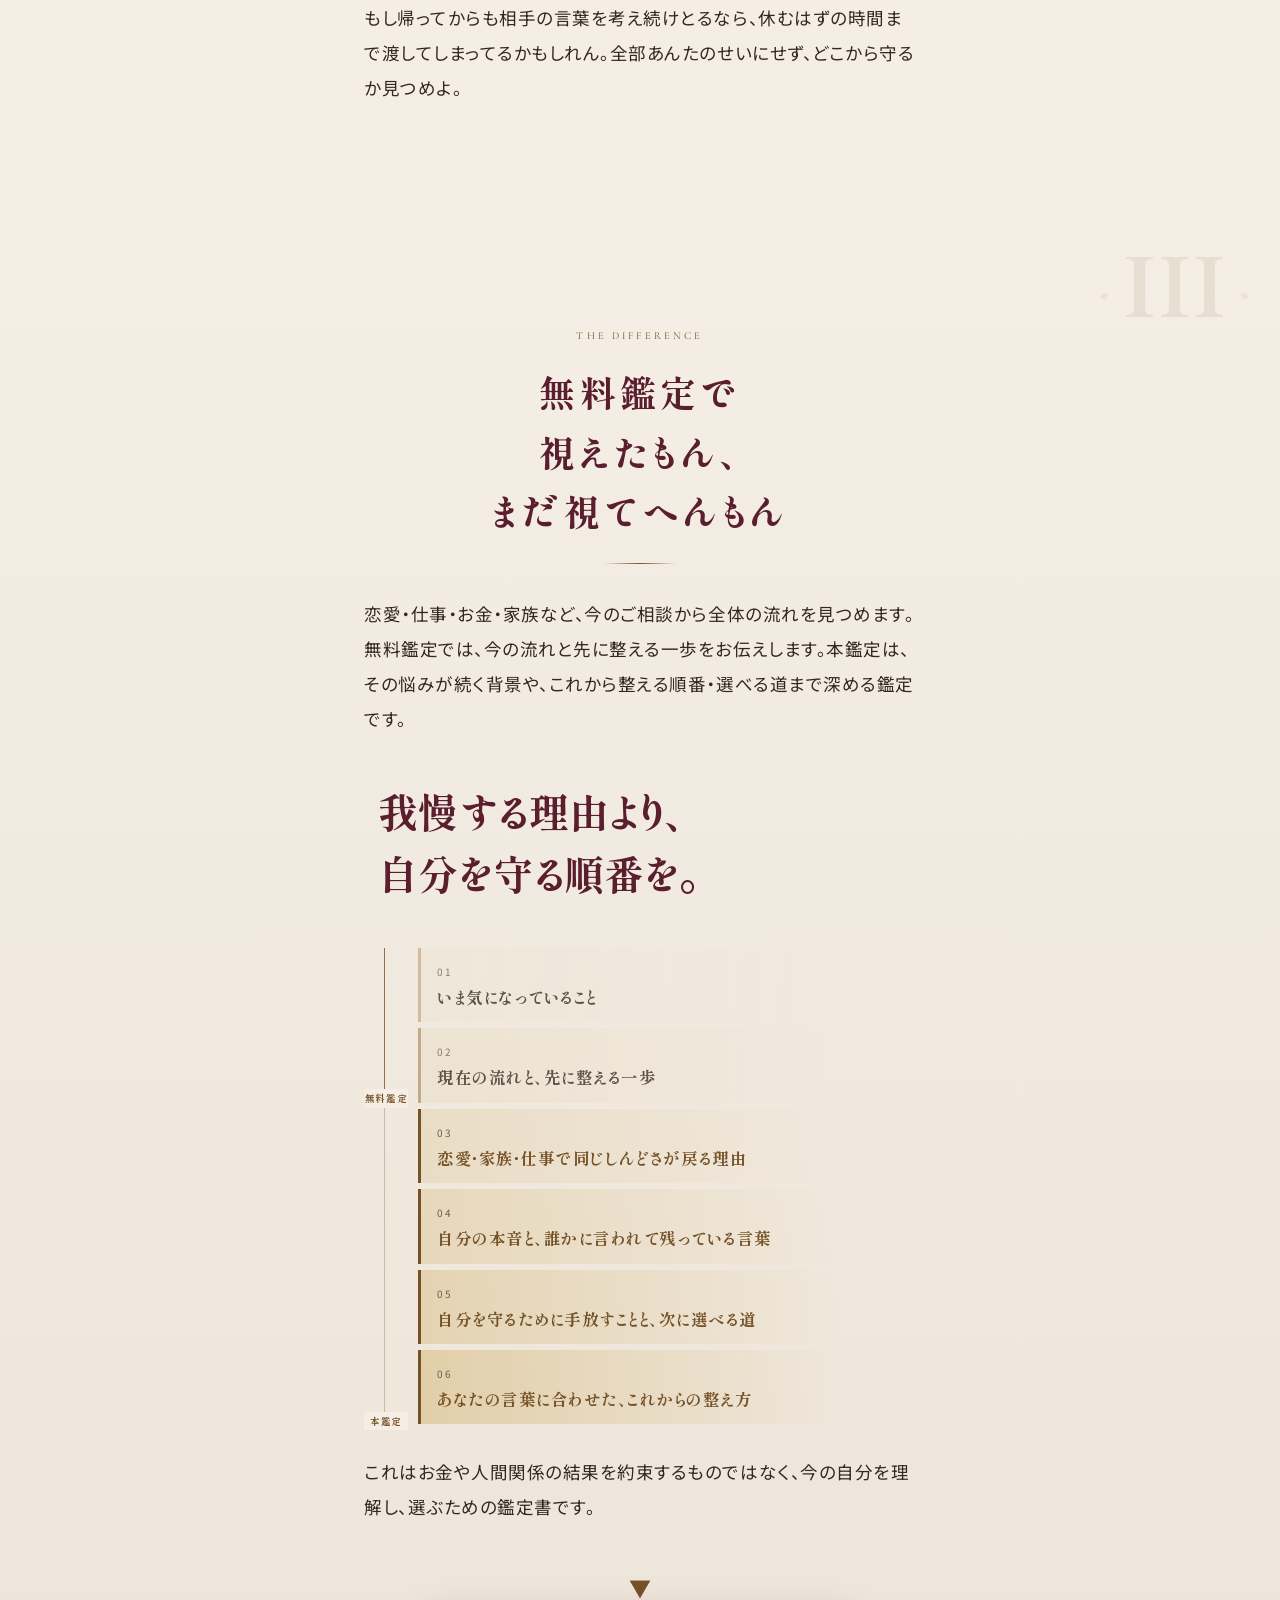
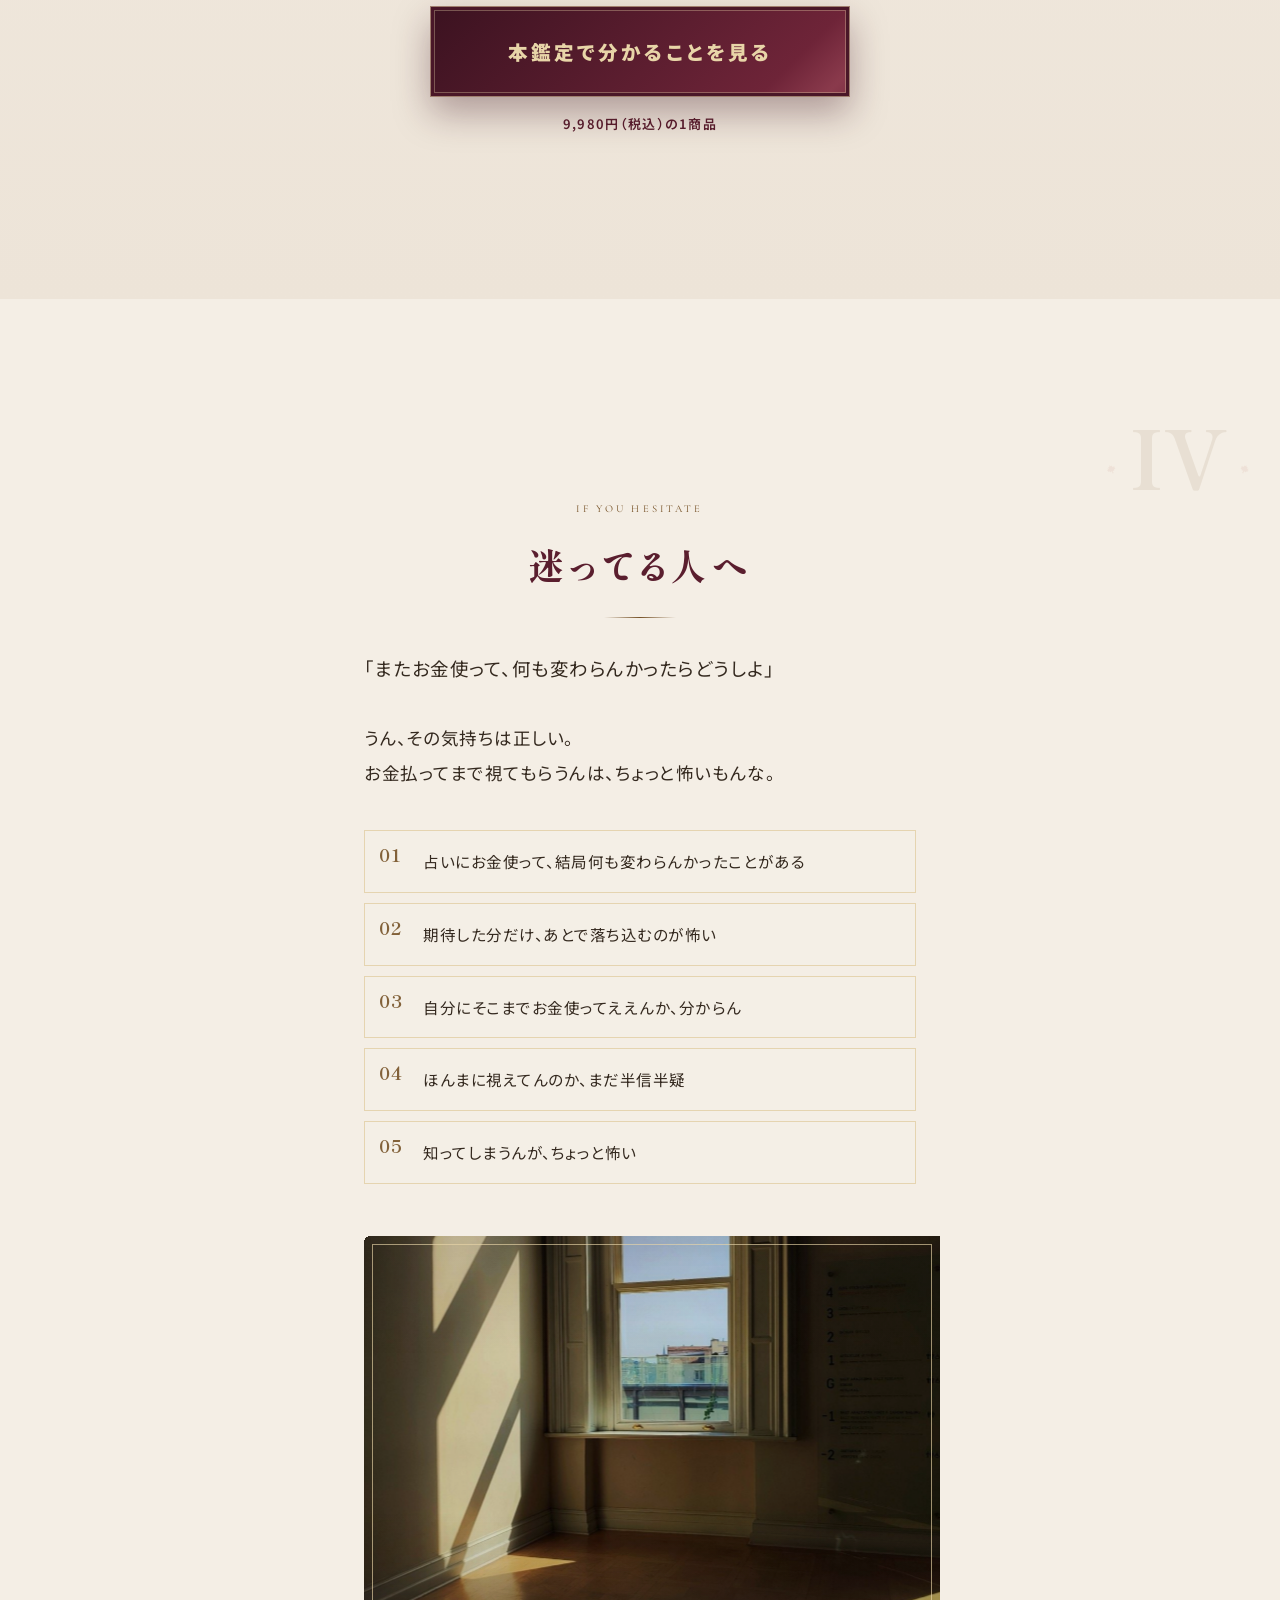
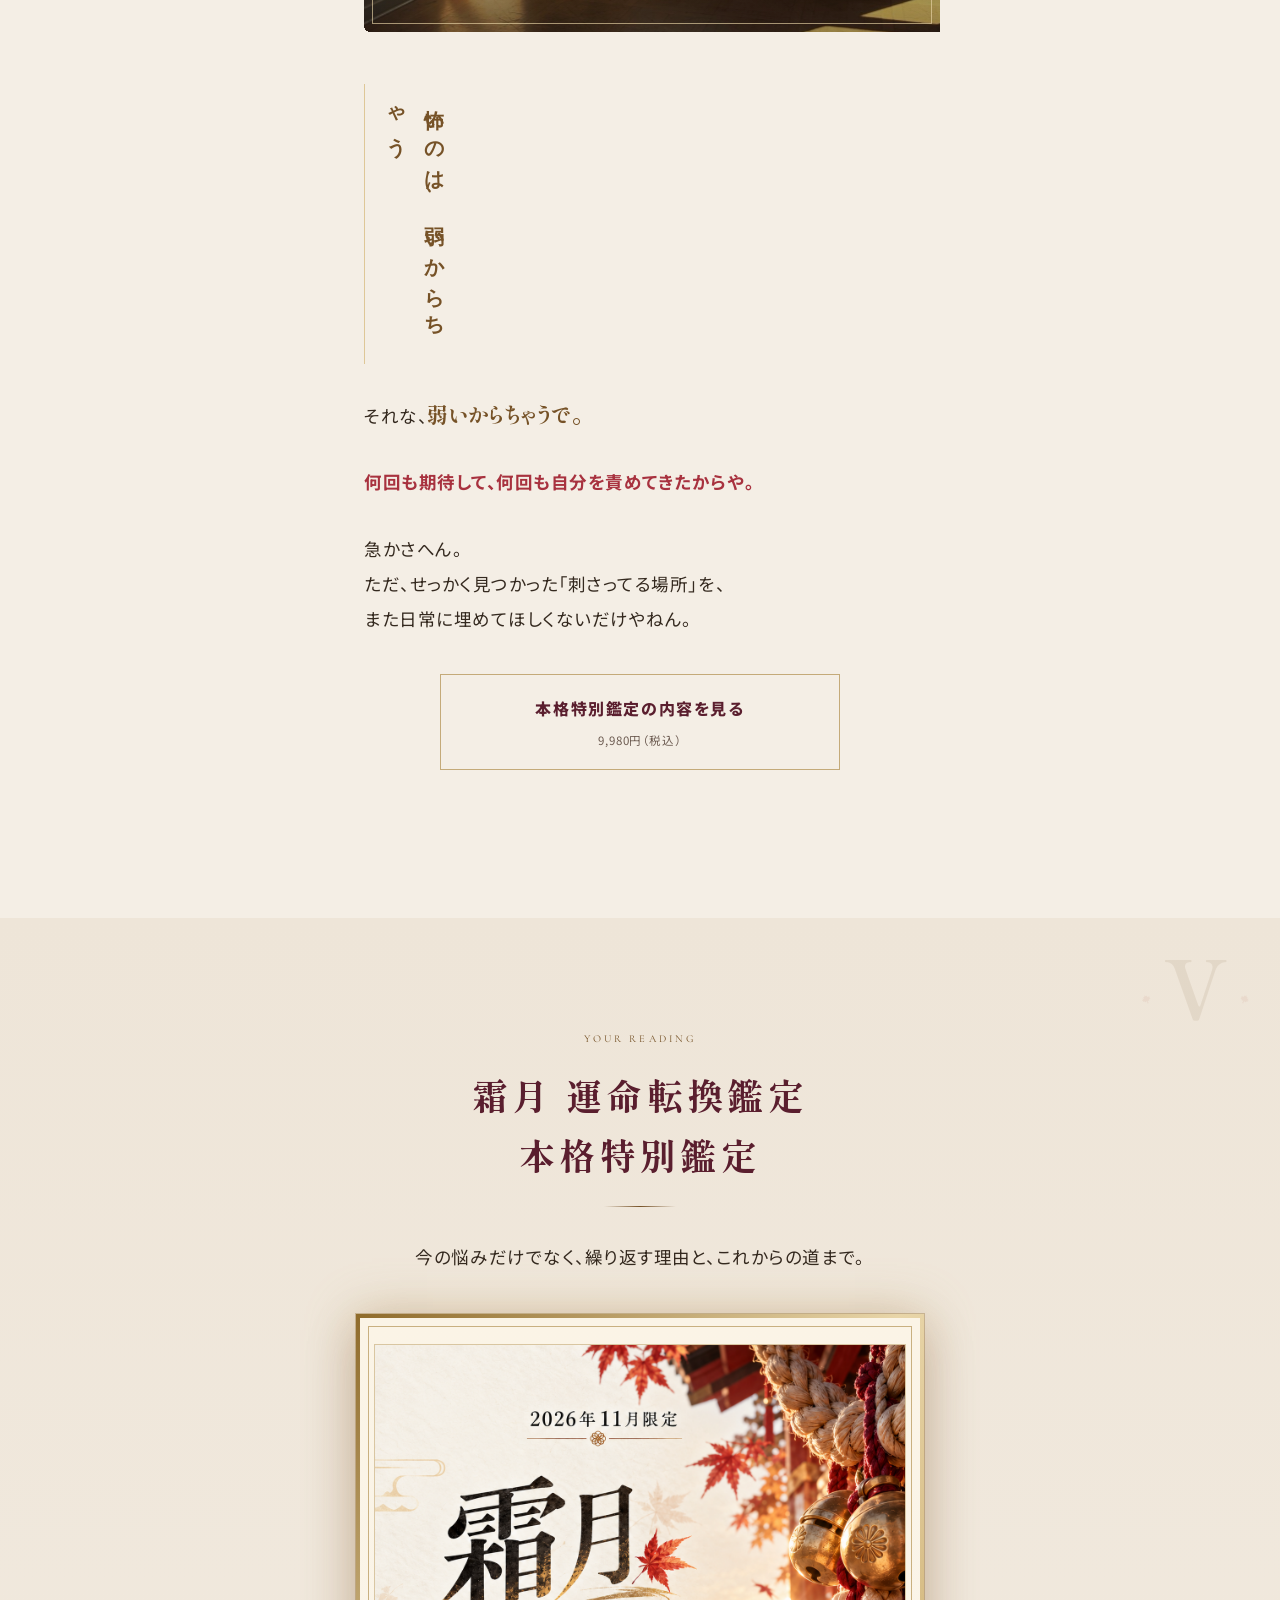
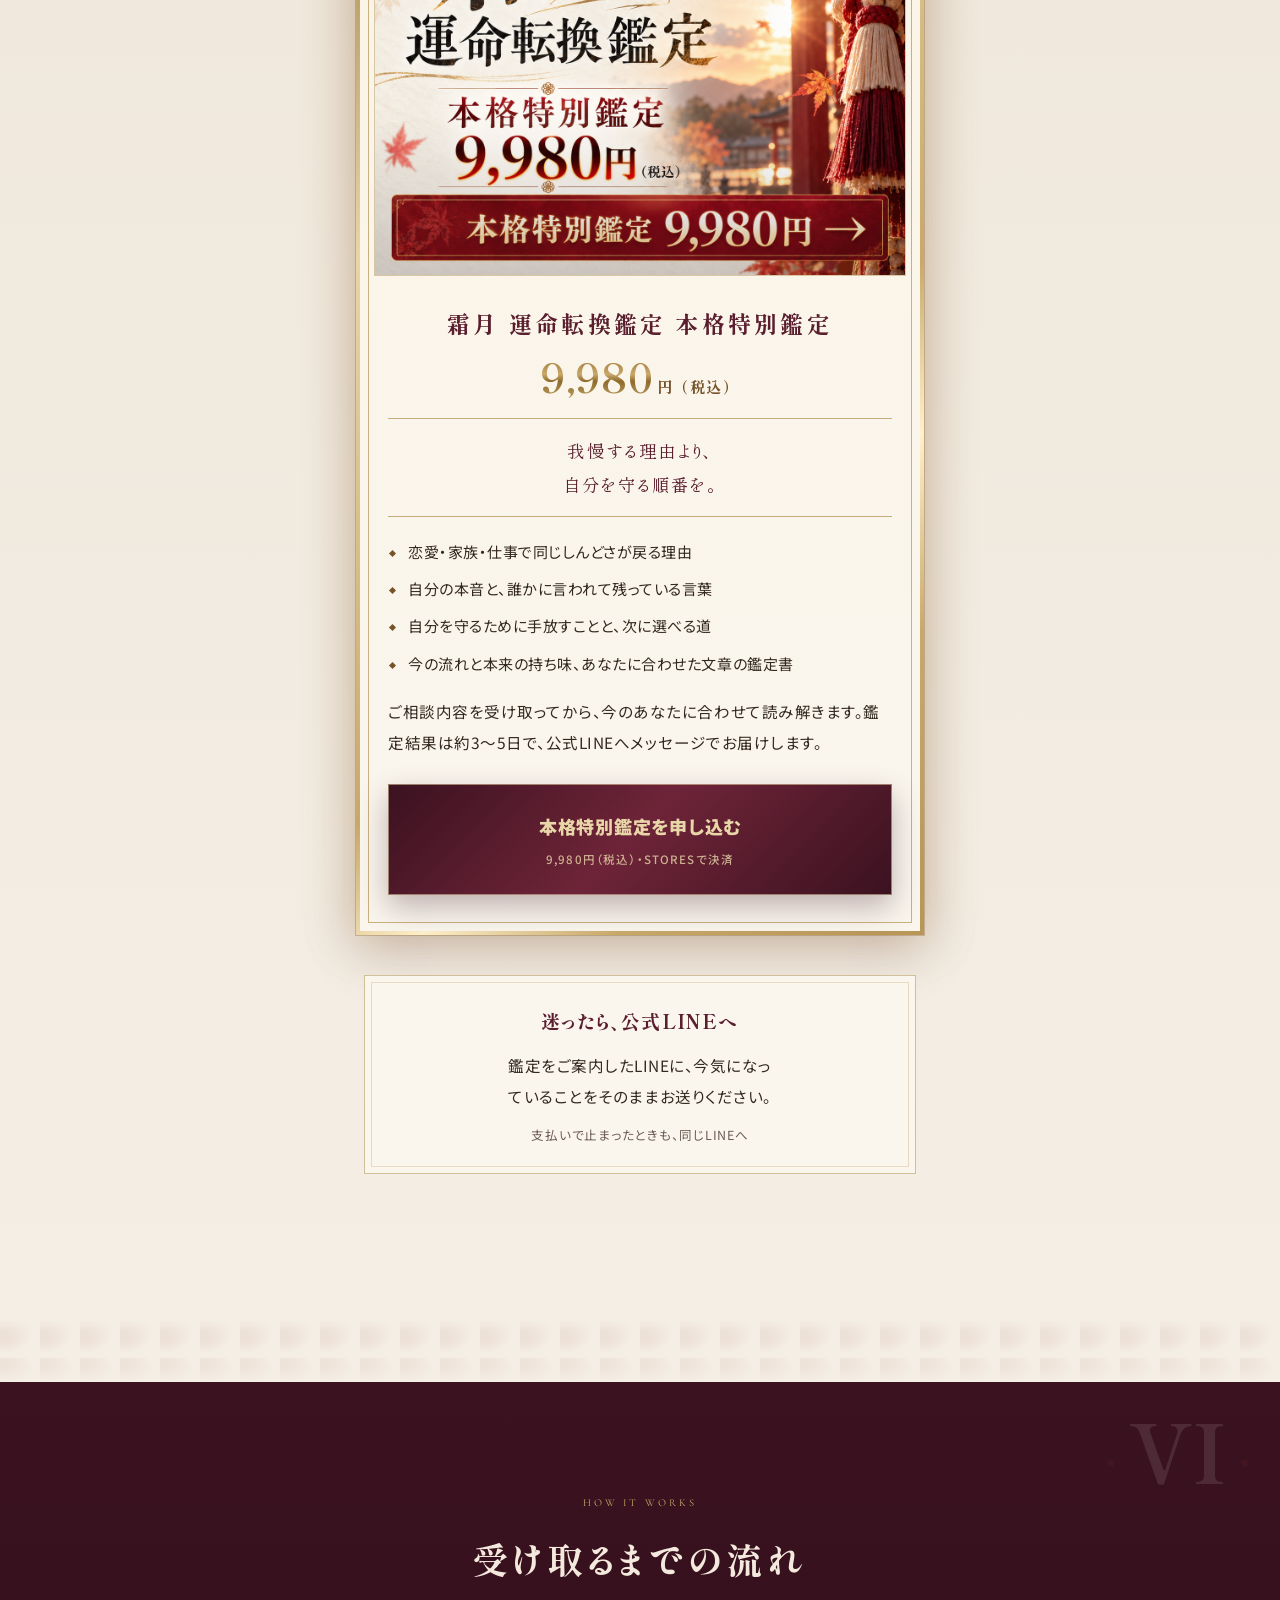
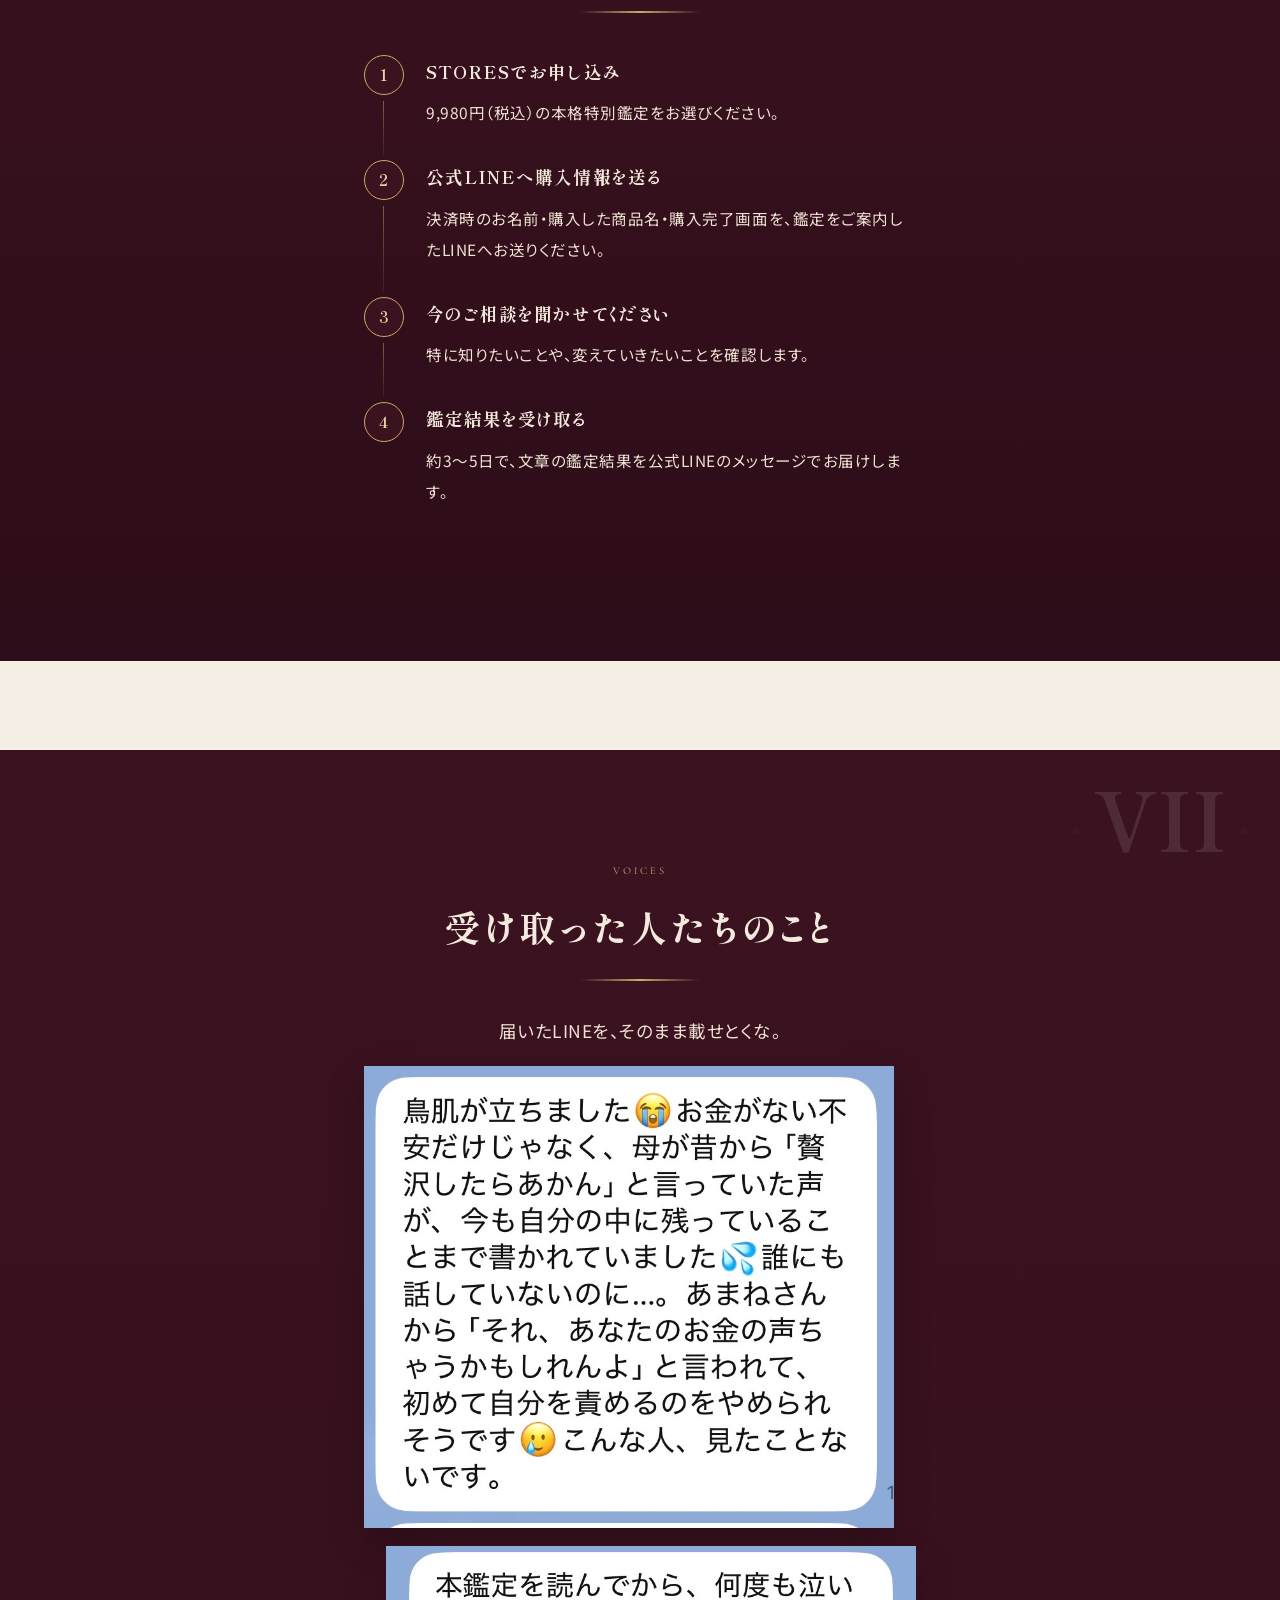
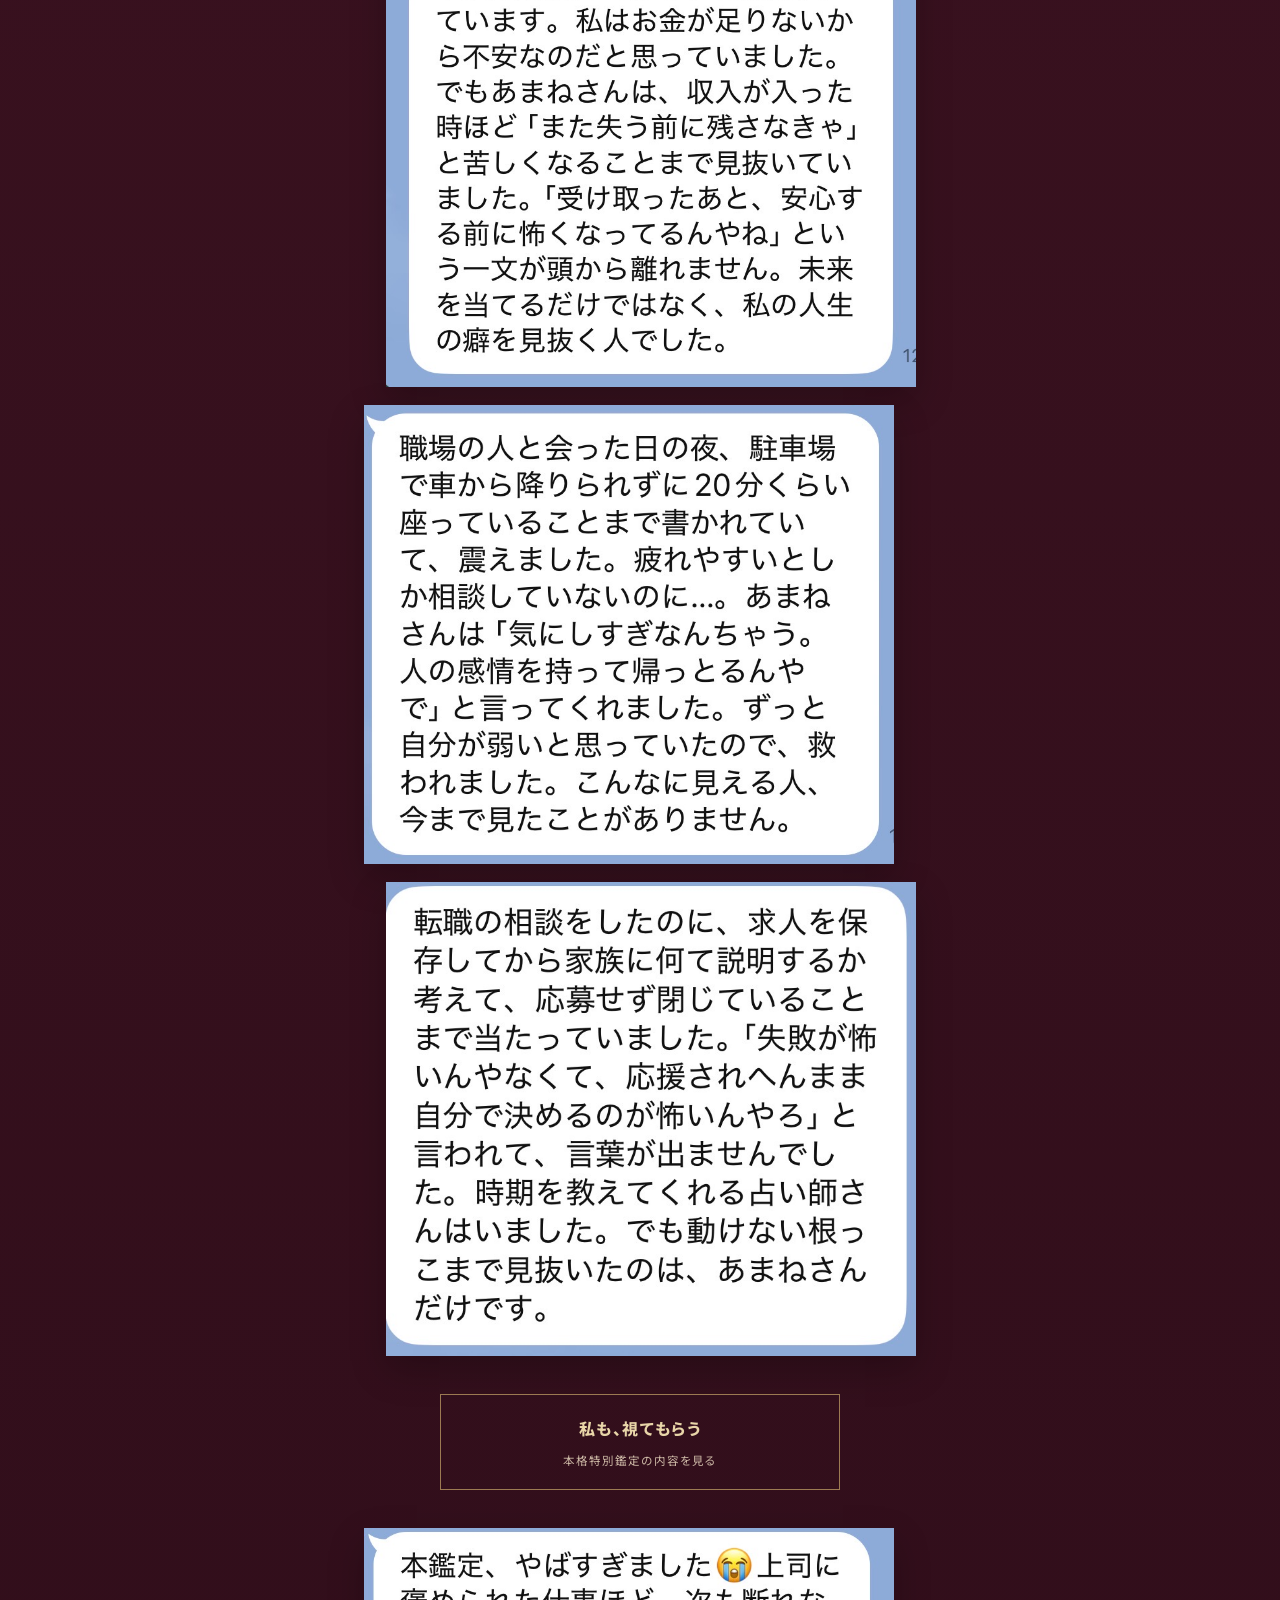
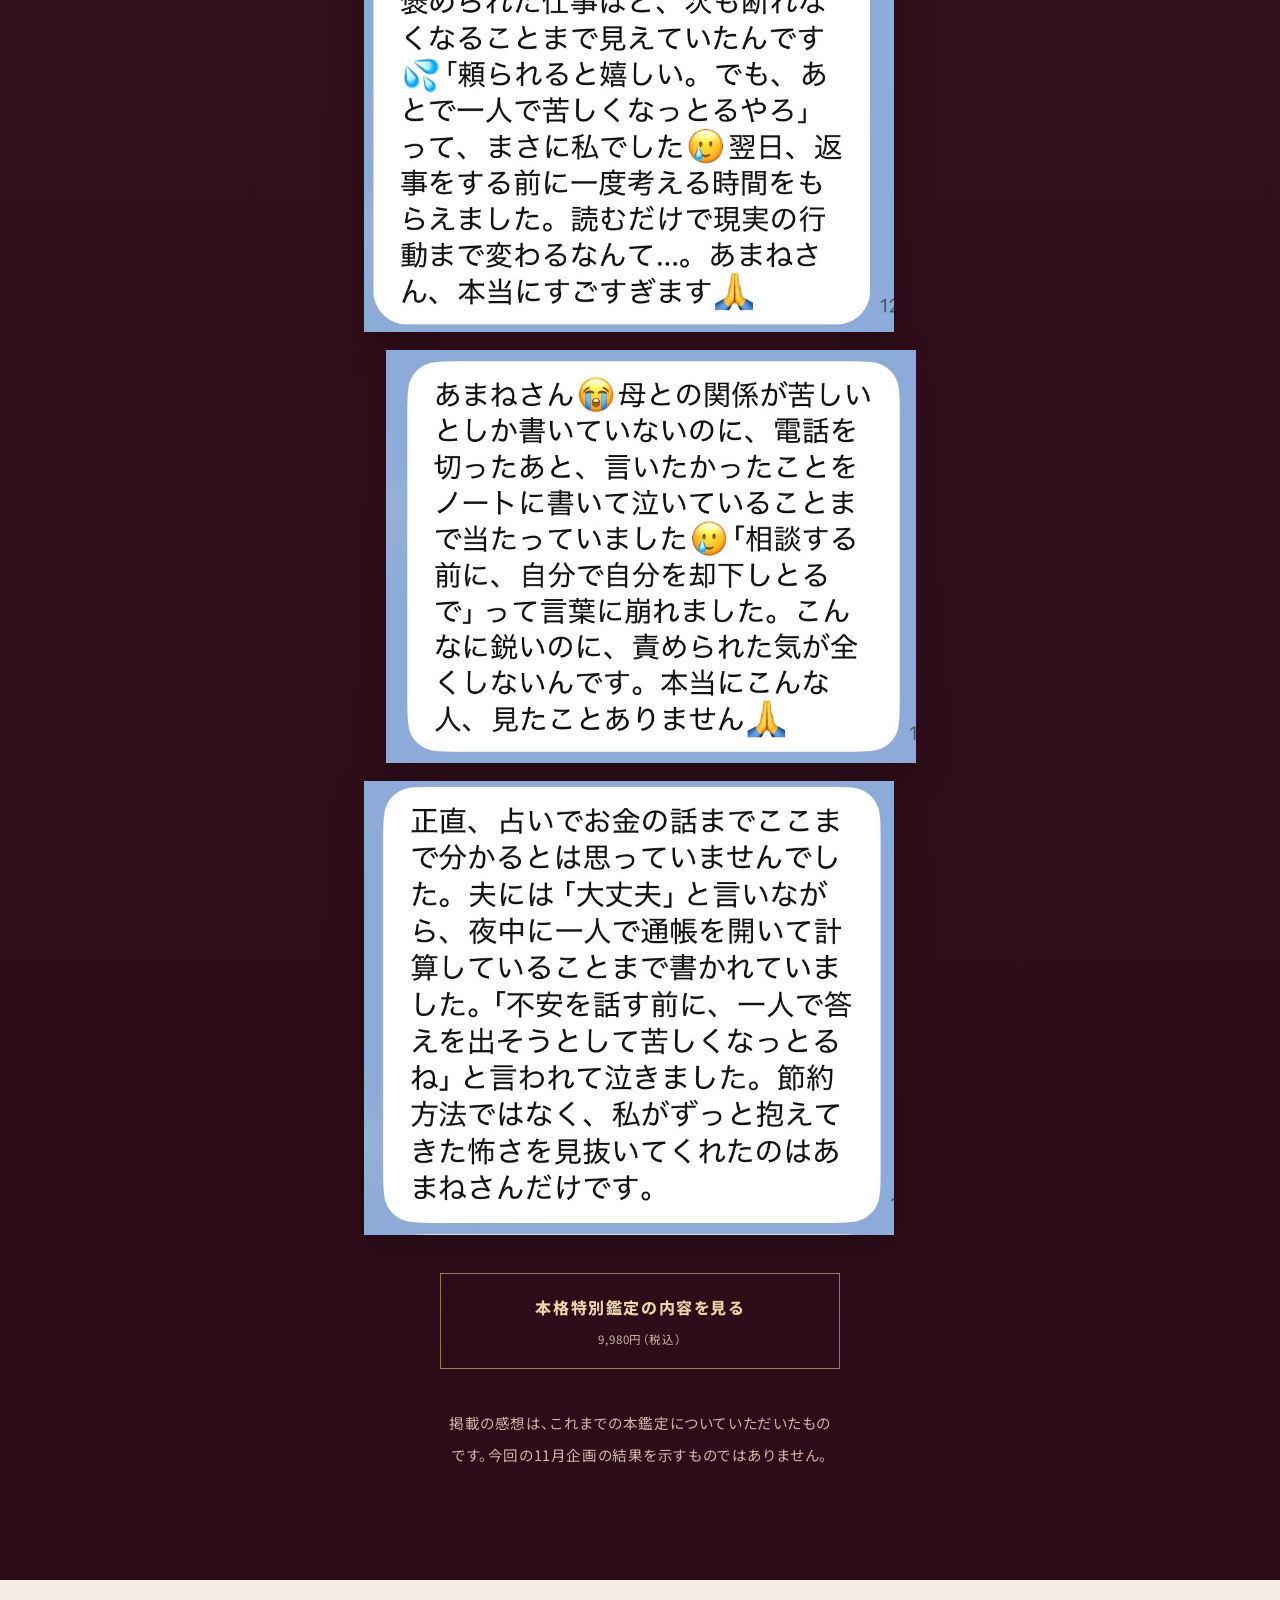
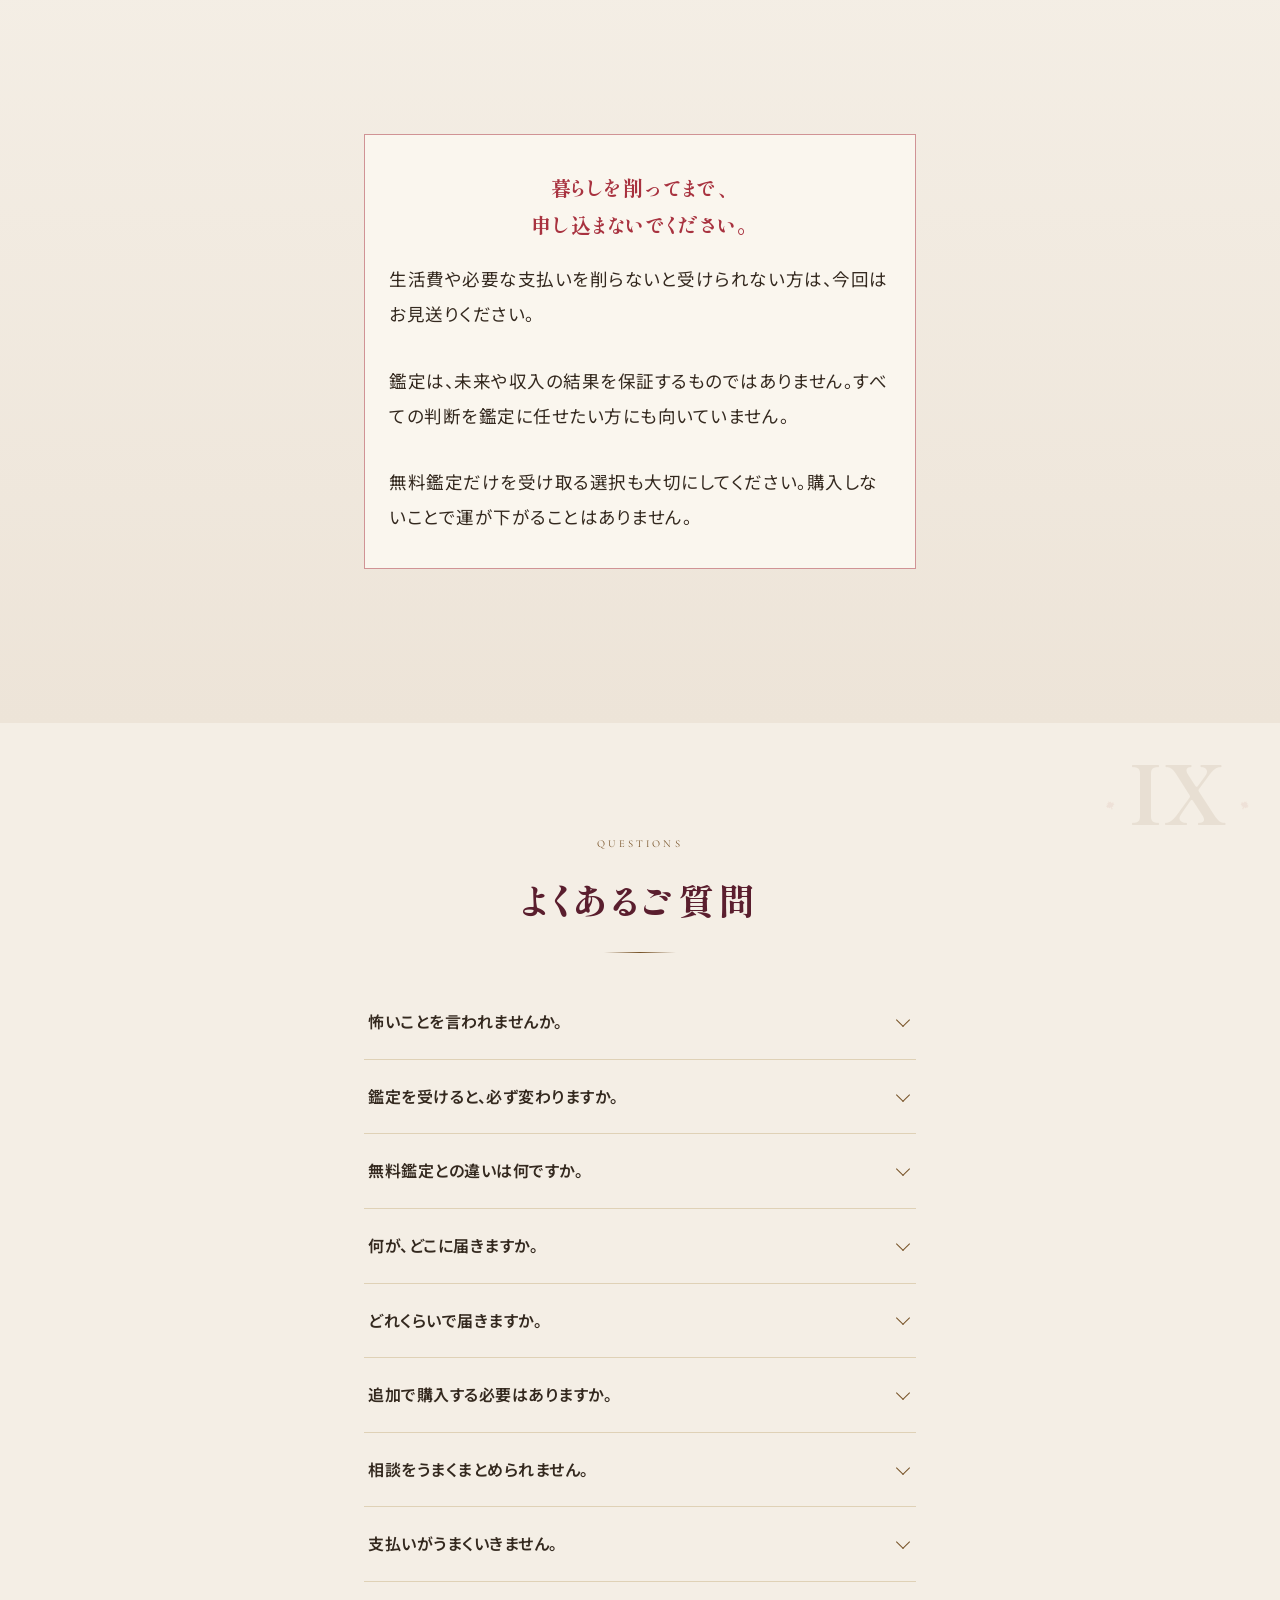
==== commit eed058f6: "Refine November campaign copy after Astra review" ====
--- a/202611-amane/index.html
+++ b/202611-amane/index.html
@@ -48,7 +48,7 @@
 <div class="scrollcue rv"><span class="lat">SCROLL</span><i></i></div>
 </div>
 </header><div class="november-note"><div aria-hidden="true" class="nov-season-frieze"><i></i></div><p class="whisper">2026年11月の本格特別鑑定</p><p class="big">なぜ同じ相手や同じ言葉に振り回されるのか。どこから自分を守ればいいのか。</p><p>霜月 運命転換鑑定 本格特別鑑定<br/><b>9,980円（税込）</b></p><a class="minicta" href="#item">鑑定内容と料金を見る</a></div>
-<a class="minicta rv" href="#item" style="margin-top:26px">限定料金で鑑定を見る<span class="s">申し込みは1分で終わる</span></a>
+<a class="minicta rv" href="#item" style="margin-top:26px">本鑑定で届く内容を見る<span class="s">9,980円（税込）・文章でお届け</span></a>
 <section class="s-ai">
 <div class="wrap"><div class="chapno">I</div><div class="eyebrow lat">What you felt</div><h2 class="lines"><span class="ln">手ぇ止まったやろ、</span><br/><span class="ln">あそこで</span></h2><p class="seasonal-context">木々が色づく霜月。年末の予定が埋まる前に、あんた自身の運の流れも視ておこうな。</p><div class="gline"></div><div class="stag"><p class="lead-p">相手の機嫌を先に読んで、言いたいことを飲み込む。家に帰ってまで、あの一言を何度も思い出してしまう。</p><p>なぜ同じ相手や同じ言葉に振り回されるのか。どこから自分を守ればいいのか。</p><p>無料鑑定で気になった言葉があった方へ。まだしっくり来ていない方も、今のご相談を整理するところから始められます。</p></div></div>
 </section>
@@ -57,7 +57,7 @@
 <div class="wrap"><div class="chapno">II</div><div class="eyebrow lat">Not fortune-telling</div><h2 class="lines"><span class="ln">鑑定は、</span><br/><span class="ln">当てもんちゃうねん</span></h2><div class="gline"></div><div class="stag"><p>あんたが弱いから、だけで片づけんといて。何を受け取りすぎて、どこで本音を止めているのか。そこから一緒に視ていくで。</p><div class="big">自分を責めるための<br/>鑑定ではありません。</div><p>もし帰ってからも相手の言葉を考え続けとるなら、休むはずの時間まで渡してしまってるかもしれん。全部あんたのせいにせず、どこから守るか見つめよ。</p></div></div>
 </section>
 <section class="s-ai-r">
-<div class="wrap"><div class="chapno">III</div><div class="eyebrow lat">The difference</div><h2 class="lines"><span class="ln">無料鑑定で</span><br/><span class="ln">視えたもん、</span><br/><span class="ln">まだ視てへんもん</span></h2><div class="gline"></div><p>無料鑑定は、今のご相談を見つめる入口です。本鑑定では、繰り返しの理由と、ここから選べる道まで読み解きます。</p><div class="big">我慢する理由より、<br/>自分を守る順番を。</div><div class="strata" style="--free-h:33%"><div aria-hidden="true" class="gauge"><i class="g1"></i><i class="g2"></i><b class="l1">無料鑑定</b><b class="l2">本鑑定</b></div><div class="layer free" style="--d:0"><span class="lv">01</span><b>いま気になっていること</b></div><div class="layer free" style="--d:1"><span class="lv">02</span><b>現在の流れと感じている不安</b></div><div class="layer deep" style="--d:2"><span class="lv">03</span><b>恋愛・家族・仕事で同じしんどさが戻る理由</b></div><div class="layer deep" style="--d:3"><span class="lv">04</span><b>自分の本音と、誰かに言われて残っている言葉</b></div><div class="layer deep" style="--d:4"><span class="lv">05</span><b>自分を守るために手放すことと、次に選べる道</b></div><div class="layer deep" style="--d:5"><span class="lv">06</span><b>あなたの言葉に合わせた、これからの整え方</b></div></div><p>これはお金や人間関係の結果を約束するものではなく、今の自分を理解し、選ぶための鑑定書です。</p><a class="cta" href="#item"><span class="arrow">▼</span><span class="btn">本鑑定で分かることを見る</span><span class="sub">9,980円（税込）の1商品</span></a></div>
+<div class="wrap"><div class="chapno">III</div><div class="eyebrow lat">The difference</div><h2 class="lines"><span class="ln">無料鑑定で</span><br/><span class="ln">視えたもん、</span><br/><span class="ln">まだ視てへんもん</span></h2><div class="gline"></div><p>恋愛・仕事・お金・家族など、今のご相談から全体の流れを見つめます。無料鑑定では、今の流れと先に整える一歩をお伝えします。本鑑定は、その悩みが続く背景や、これから整える順番・選べる道まで深める鑑定です。</p><div class="big">我慢する理由より、<br/>自分を守る順番を。</div><div class="strata" style="--free-h:33%"><div aria-hidden="true" class="gauge"><i class="g1"></i><i class="g2"></i><b class="l1">無料鑑定</b><b class="l2">本鑑定</b></div><div class="layer free" style="--d:0"><span class="lv">01</span><b>いま気になっていること</b></div><div class="layer free" style="--d:1"><span class="lv">02</span><b>現在の流れと、先に整える一歩</b></div><div class="layer deep" style="--d:2"><span class="lv">03</span><b>恋愛・家族・仕事で同じしんどさが戻る理由</b></div><div class="layer deep" style="--d:3"><span class="lv">04</span><b>自分の本音と、誰かに言われて残っている言葉</b></div><div class="layer deep" style="--d:4"><span class="lv">05</span><b>自分を守るために手放すことと、次に選べる道</b></div><div class="layer deep" style="--d:5"><span class="lv">06</span><b>あなたの言葉に合わせた、これからの整え方</b></div></div><p>これはお金や人間関係の結果を約束するものではなく、今の自分を理解し、選ぶための鑑定書です。</p><a class="cta" href="#item"><span class="arrow">▼</span><span class="btn">本鑑定で分かることを見る</span><span class="sub">9,980円（税込）の1商品</span></a></div>
 </section>
 <div class="wrap"><div class="growline"></div></div>
 <section class="s-dark">
@@ -119,7 +119,7 @@
 <div class="wrap"><div class="warn"><h3>暮らしを削ってまで、<br/>申し込まないでください。</h3><p>生活費や必要な支払いを削らないと受けられない方は、今回はお見送りください。</p><p>鑑定は、未来や収入の結果を保証するものではありません。すべての判断を鑑定に任せたい方にも向いていません。</p><p>無料鑑定だけを受け取る選択も大切にしてください。購入しないことで運が下がることはありません。</p></div></div>
 </section>
 <section class="s-dark">
-<div class="wrap"><div class="chapno">IX</div><div class="eyebrow lat">Questions</div><h2>よくあるご質問</h2><div class="gline"></div><details class="faq"><summary>怖いことを言われませんか。</summary><div class="ans">不幸や霊障を断定したり、購入しないと悪いことが起きると伝えたりはしません。ご相談に合わないと感じたら、無理に申し込む必要はありません。</div></details><details class="faq"><summary>鑑定を受けると、必ず変わりますか。</summary><div class="ans">未来や収入、相手の気持ちなどの結果は保証できません。ご相談の背景を見つめ、自分で選ぶための手がかりをお届けするものです。</div></details><details class="faq"><summary>無料鑑定との違いは何ですか。</summary><div class="ans">無料鑑定は今の悩みを知る入口。本鑑定では、同じ悩みが続く背景と、これから整える順番、選べる道まで文章でお伝えします。</div></details><details class="faq"><summary>何が、どこに届きますか。</summary><div class="ans">ご相談に合わせた文章の鑑定書を、公式LINEのメッセージでお届けします。郵送物はありません。決済履歴や端末の通知などは、ご自身の設定をご確認ください。</div></details><details class="faq"><summary>どれくらいで届きますか。</summary><div class="ans">購入後、公式LINEへ決済時のお名前・購入した商品名・購入完了画面をお送りください。ご相談内容を確認し、約3〜5日で鑑定結果をお届けします。</div></details><details class="faq"><summary>追加で購入する必要はありますか。</summary><div class="ans">この鑑定は9,980円（税込）の1商品です。鑑定を受けるために、お守りや石などを追加で購入する必要はありません。</div></details><details class="faq"><summary>相談をうまくまとめられません。</summary><div class="ans">今いちばん気になることを、そのままの言葉でお送りください。長く、きれいに書く必要はありません。</div></details><details class="faq"><summary>支払いがうまくいきません。</summary><div class="ans">エラー画面や、どの段階で止まったかを、鑑定をご案内した公式LINEへお送りください。</div></details></div>
+<div class="wrap"><div class="chapno">IX</div><div class="eyebrow lat">Questions</div><h2>よくあるご質問</h2><div class="gline"></div><details class="faq"><summary>怖いことを言われませんか。</summary><div class="ans">不幸や霊障を断定したり、購入しないと悪いことが起きると伝えたりはしません。ご相談に合わないと感じたら、無理に申し込む必要はありません。</div></details><details class="faq"><summary>鑑定を受けると、必ず変わりますか。</summary><div class="ans">未来や収入、相手の気持ちなどの結果は保証できません。ご相談の背景を見つめ、自分で選ぶための手がかりをお届けするものです。</div></details><details class="faq"><summary>無料鑑定との違いは何ですか。</summary><div class="ans">無料鑑定では、今の流れと先に整える一歩をお伝えします。本鑑定では、同じ悩みが続く背景と、これから整える順番、選べる道まで文章でお伝えします。</div></details><details class="faq"><summary>何が、どこに届きますか。</summary><div class="ans">ご相談に合わせた文章の鑑定書を、公式LINEのメッセージでお届けします。郵送物はありません。決済履歴や端末の通知などは、ご自身の設定をご確認ください。</div></details><details class="faq"><summary>どれくらいで届きますか。</summary><div class="ans">購入後、公式LINEへ決済時のお名前・購入した商品名・購入完了画面をお送りください。ご相談内容を確認し、約3〜5日で鑑定結果をお届けします。</div></details><details class="faq"><summary>追加で購入する必要はありますか。</summary><div class="ans">この鑑定は9,980円（税込）の1商品です。鑑定を受けるために、お守りや石などを追加で購入する必要はありません。</div></details><details class="faq"><summary>相談をうまくまとめられません。</summary><div class="ans">今いちばん気になることを、そのままの言葉でお送りください。長く、きれいに書く必要はありません。</div></details><details class="faq"><summary>支払いがうまくいきません。</summary><div class="ans">エラー画面や、どの段階で止まったかを、鑑定をご案内した公式LINEへお送りください。</div></details></div>
 </section>
 <section class="s-ai">
 <div class="wrap"><div class="chapno">X</div><div class="eyebrow lat">From あまね</div><h2>最後に</h2><div class="gline"></div><p>今年の残りまで、相手の機嫌だけで埋めんでええ。あんたが自分のために選べる道を、ちゃんと言葉にして渡すで。</p><p>あんたが弱いから、だけで片づけんといて。何を受け取りすぎて、どこで本音を止めているのか。そこから一緒に視ていくで。</p><div class="big">我慢する理由より、<br/>自分を守る順番を。</div><p class="sign">あまね</p><a class="cta" href="#item"><span class="arrow">▼</span><span class="btn">本格特別鑑定の内容を確認する</span><span class="sub">9,980円（税込）</span></a></div>
